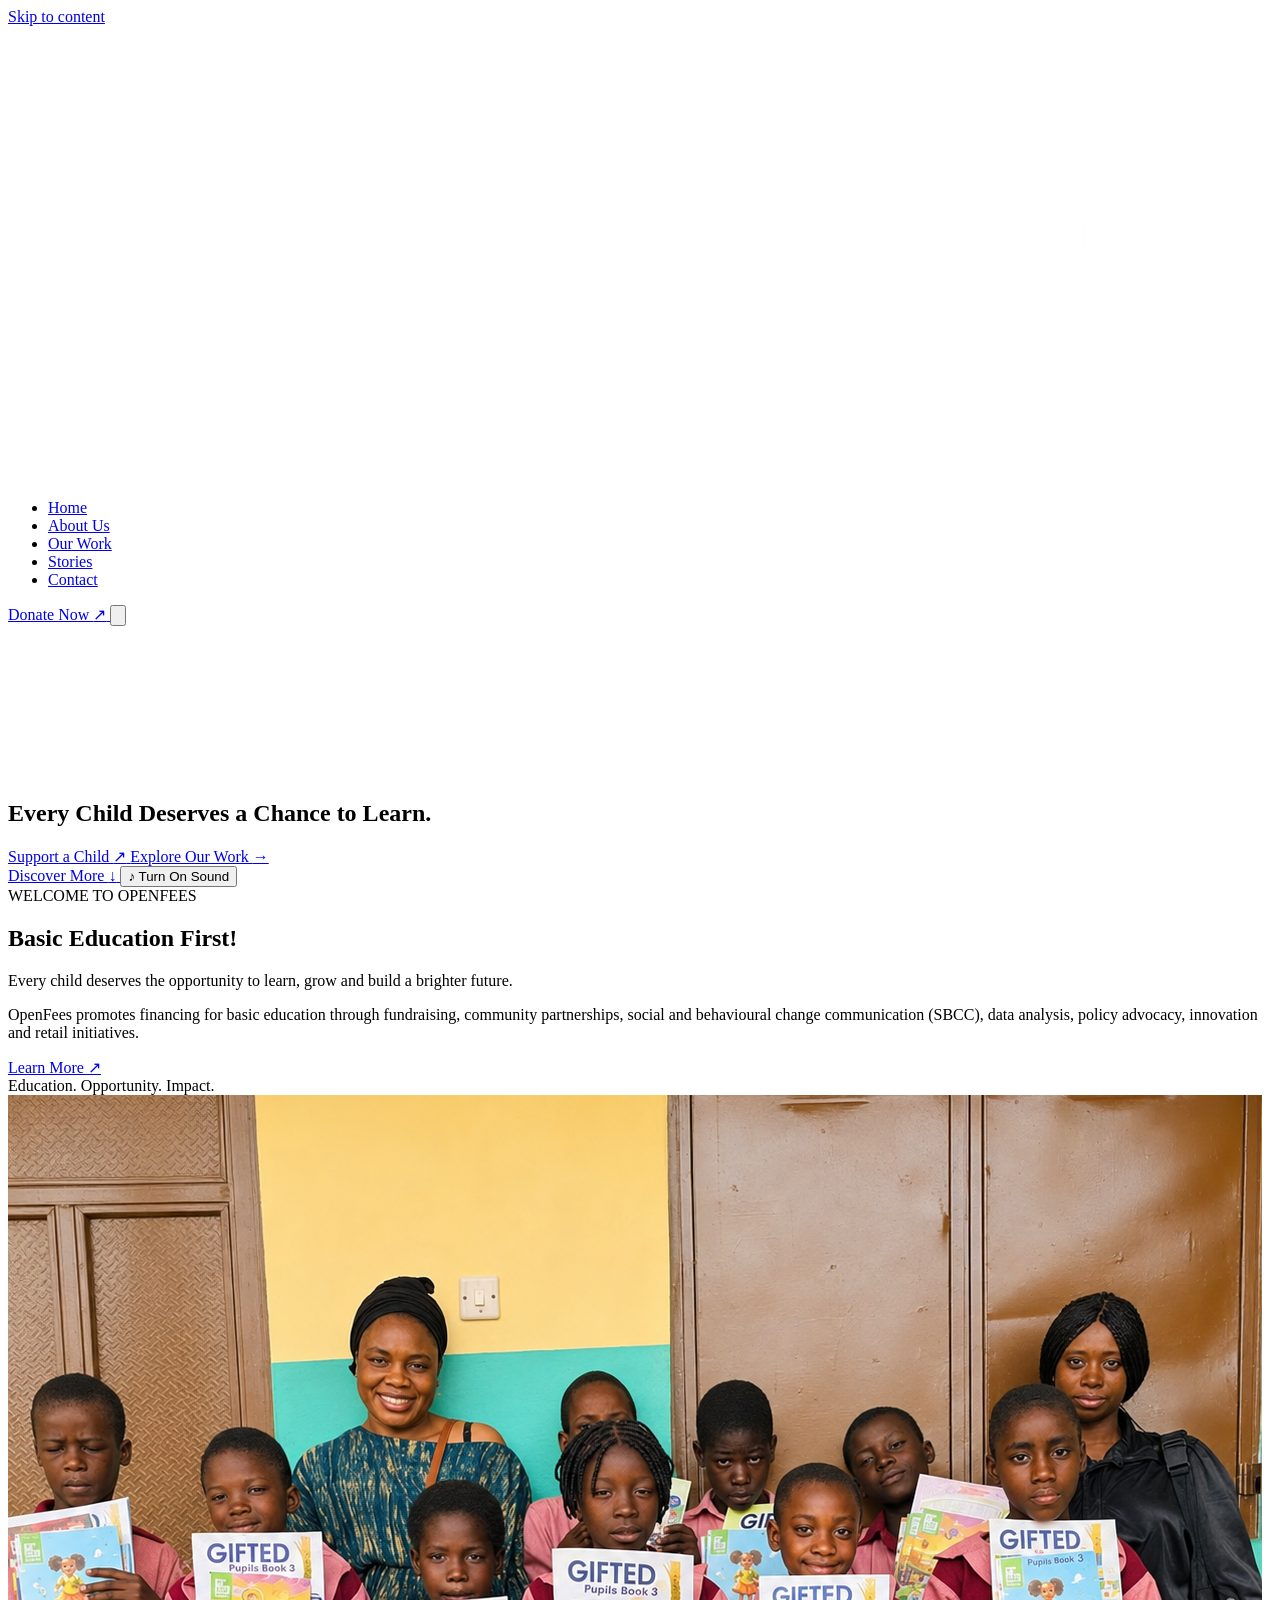
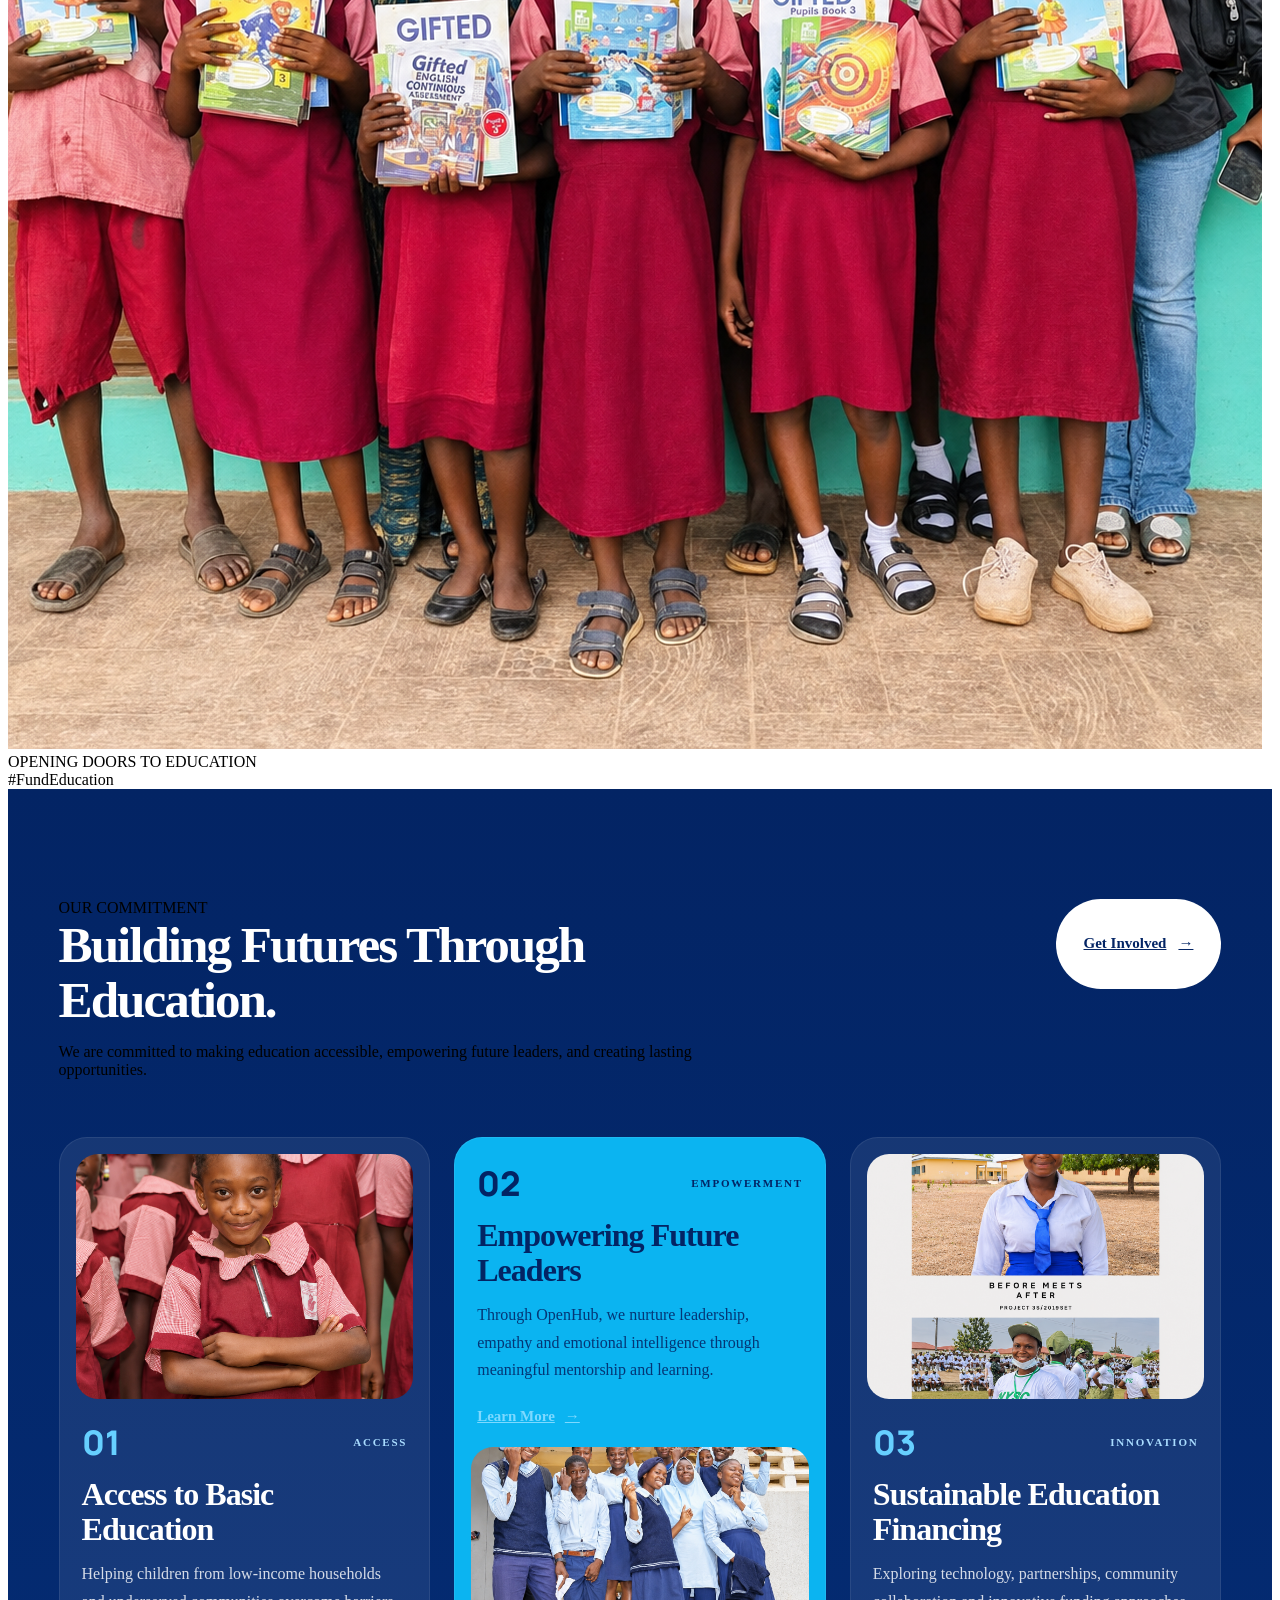
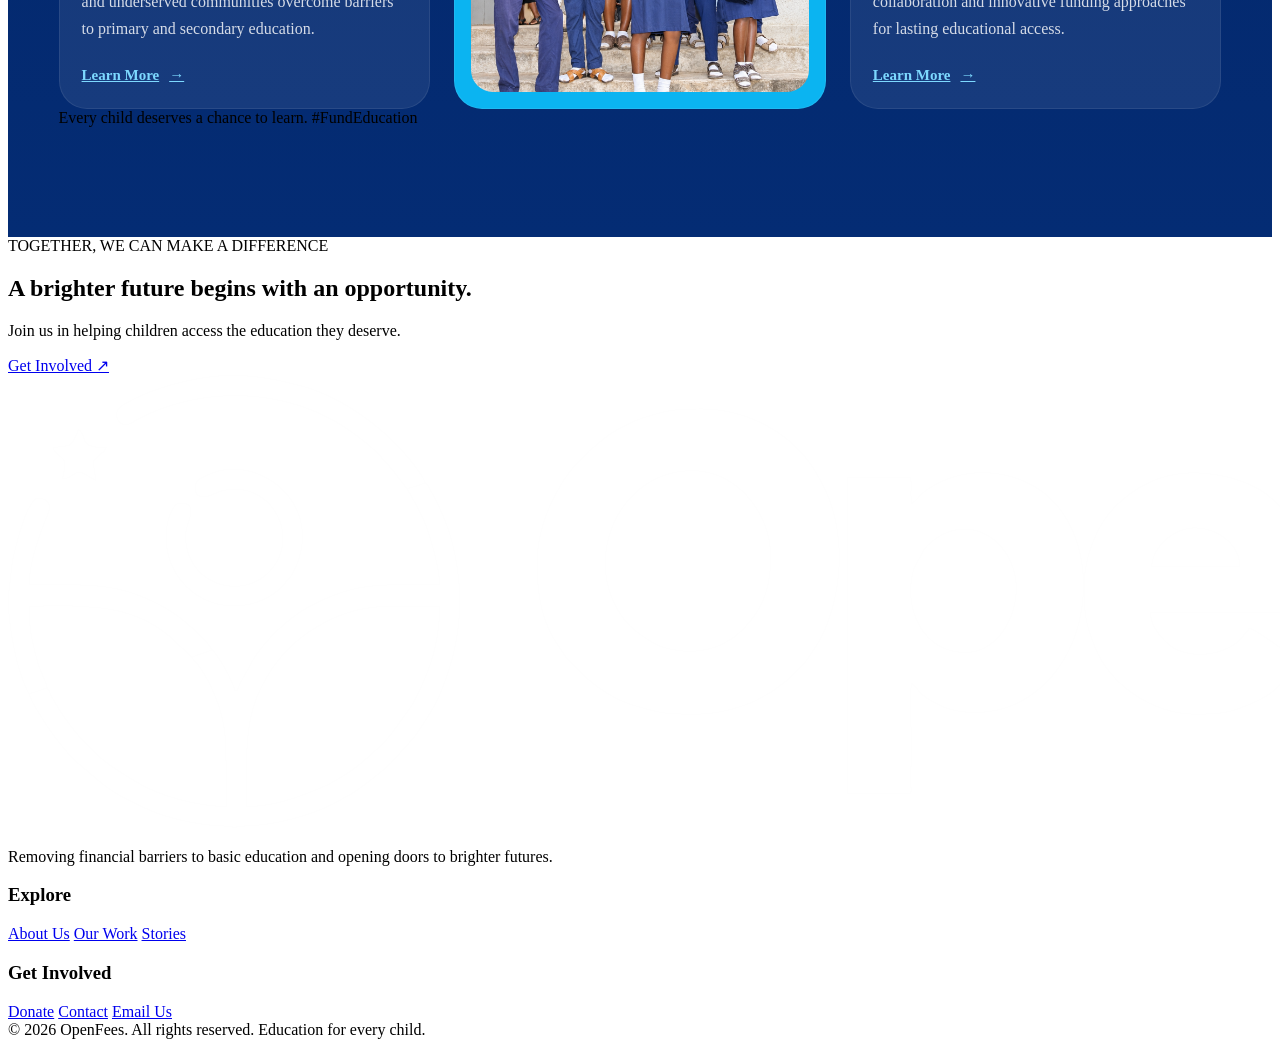
==== index.html @ e812fd44 "Update index.html" ====
<!DOCTYPE html>
<html lang="en">
<head>
  <meta charset="UTF-8">
  <meta name="viewport" content="width=device-width, initial-scale=1">
  <meta name="theme-color" content="#032464">

  <title>OpenFees | Education for Every Child</title>
  <meta
    name="description"
    content="OpenFees promotes financing for basic education through partnerships, advocacy, innovation and community support."
  >

  <link rel="preconnect" href="https://fonts.googleapis.com">
  <link rel="preconnect" href="https://fonts.gstatic.com" crossorigin>

  <link
    href="https://fonts.googleapis.com/css2?family=DM+Sans:wght@400;500;600;700&family=Manrope:wght@400;500;600;700;800&display=swap"
    rel="stylesheet"
  >

  <link rel="stylesheet" href="style.css">
  <script src="main.js" defer></script>
</head>

<body>

<a href="#main" class="skip-link">
  Skip to content
</a>

<!-- =====================================
     HEADER
===================================== -->

<header class="site-header">

  <nav class="navbar" aria-label="Main navigation">

    <a href="index.html"
       class="brand"
       aria-label="OpenFees homepage">

      <img
        src="media/Openfees-white.png"
        alt="OpenFees"
      >

    </a>

    <ul class="nav-list"
        id="site-menu"
        data-menu-list>

      <li>
        <a href="index.html" aria-current="page">
          Home
        </a>
      </li>

      <li>
        <a href="about.html">
          About Us
        </a>
      </li>

      <li>
        <a href="our-work.html">
          Our Work
        </a>
      </li>

      <li>
        <a href="blog.html">
          Stories
        </a>
      </li>

      <li>
        <a href="contact.html">
          Contact
        </a>
      </li>

    </ul>

    <a href="donate.html" class="nav-cta">
      Donate Now
      <span aria-hidden="true">&nearr;</span>
    </a>

    <button
      class="menu-button"
      type="button"
      data-menu-button
      aria-controls="site-menu"
      aria-expanded="false"
      aria-label="Open navigation menu">

      <svg viewBox="0 0 24 24" aria-hidden="true">
        <path d="M4 7h16M4 12h16M4 17h16"/>
      </svg>

    </button>

  </nav>

</header>

<main id="main">

  <!-- =====================================
       SECTION 1 — VIDEO HERO
  ===================================== -->

  <section
    class="hero"
    aria-labelledby="hero-title">

    <video
      id="heroVideo"
      class="hero-video"
      autoplay
      muted
      loop
      playsinline
      preload="auto"
      aria-hidden="true">

      <source
        src="media/header_video.mp4"
        type="video/mp4"
      >

    </video>

    <div class="hero-shade"></div>

    <div class="hero-inner">

      <div class="hero-content">

        <h1 id="hero-title">

          <span class="headline-line">
            Every Child Deserves
          </span>

          <span class="headline-line">
            a Chance to Learn.
          </span>

        </h1>

        <div class="actions">

          <a href="donate.html"
             class="button button-primary">

            Support a Child
            <span aria-hidden="true">&nearr;</span>

          </a>

          <a href="our-work.html"
             class="button button-outline">

            Explore Our Work
            <span aria-hidden="true">&rarr;</span>

          </a>

        </div>

      </div>

    </div>

    <a href="#welcome" class="scroll-indicator">
      Discover More
      <span aria-hidden="true">&darr;</span>
    </a>

    <button
      id="soundToggle"
      class="sound-toggle"
      type="button"
      aria-label="Turn video sound on"
      aria-pressed="false">

      <span id="soundIcon" aria-hidden="true">
        ♪
      </span>

      <span id="soundLabel">
        Turn On Sound
      </span>

    </button>

  </section>


  <!-- =====================================
       SECTION 2 — WELCOME TO OPENFEES
  ===================================== -->

  <section
    class="welcome-section"
    id="welcome"
    aria-labelledby="welcome-title">

    <div class="welcome-layout">

      <!-- LEFT TEXT COLUMN -->

      <div class="welcome-content">

        <div class="welcome-content-inner" data-reveal>

          <div class="welcome-eyebrow">

            <span class="welcome-eyebrow-line"></span>

            WELCOME TO OPENFEES

          </div>

          <h2 id="welcome-title">

            Basic

            <span class="welcome-title-accent">
              Education
            </span>

            First!

          </h2>

          <div class="welcome-accent-line">
            <span></span>
          </div>

          <p class="welcome-lead">
            Every child deserves the opportunity
            to learn, grow and build a brighter future.
          </p>

          <p class="welcome-description">
            OpenFees promotes financing for basic
            education through fundraising,
            community partnerships, social and
            behavioural change communication (SBCC),
            data analysis, policy advocacy,
            innovation and retail initiatives.
          </p>

          <div class="welcome-actions">

            <a href="about.html" class="welcome-button">

              Learn More

              <span class="welcome-button-arrow"
                    aria-hidden="true">
                &nearr;
              </span>

            </a>

          </div>

          <div class="welcome-signature">

            <span class="signature-dot"></span>

            Education. Opportunity. Impact.

          </div>

        </div>

      </div>

      <!-- RIGHT IMAGE COLUMN -->

      <div class="welcome-visual">

        <div class="visual-glow" aria-hidden="true"></div>

        <div
          class="visual-ring visual-ring-one"
          aria-hidden="true">
        </div>

        <div
          class="visual-ring visual-ring-two"
          aria-hidden="true">
        </div>

        <div class="visual-accent" aria-hidden="true"></div>

        <div class="welcome-image-wrap">

          <img
            class="welcome-students"
            src="media/Students.png"
            alt="Students representing educational opportunity"
            loading="lazy"
            decoding="async"
          >

        </div>

        <div class="visual-side-label" aria-hidden="true">
          OPENING DOORS TO EDUCATION
        </div>

        <div class="visual-bottom-detail" aria-hidden="true">

          <span class="visual-small-line"></span>

          <span>#FundEducation</span>

        </div>

      </div>

    </div>

  </section>


  <!-- =====================================
       SECTION 3 — OUR COMMITMENT
       NEW DARK BLUE HOVER CARDS
  ===================================== -->

  <section
    class="commitment-showcase"
    id="our-commitment"
    aria-labelledby="commitment-title">

    <div class="commitment-wrap">

      <!-- SECTION HEADING -->

      <div class="commitment-head" data-reveal>

        <div class="commitment-head-left">

          <div class="commitment-eyebrow">

            <span class="commitment-eyebrow-dot"></span>

            OUR COMMITMENT

          </div>

          <h2 id="commitment-title">

            Building Futures
            <span>Through Education.</span>

          </h2>

          <p class="commitment-introduction">
            We are committed to making education
            accessible, empowering future leaders,
            and creating lasting opportunities.
          </p>

        </div>

        <a href="donate.html" class="commitment-top-btn">
          Get Involved
          <span aria-hidden="true">&rarr;</span>
        </a>

      </div>


      <!-- THREE HOVER CARDS -->

      <div class="commitment-grid-new">

        <!-- =============================
             CARD 01 — STUDENT2
        ============================== -->

        <article
          class="commitment-card-new"
          tabindex="0"
          aria-label="Access to Basic Education"
          data-commitment-card>

          <div class="commitment-card-inner">

            <div class="commitment-media">

              <img
                src="media/student2.png"
                alt="Students supported through access to basic education"
                loading="lazy"
                decoding="async"
              >

              <div class="commitment-overlay"></div>

            </div>

            <div class="commitment-content">

              <div class="commitment-number-row">

                <span class="commitment-number-new">
                  01
                </span>

                <span class="commitment-label">
                  ACCESS
                </span>

              </div>

              <h3>
                Access to Basic Education
              </h3>

              <p>
                Helping children from low-income
                households and underserved
                communities overcome barriers
                to primary and secondary education.
              </p>

              <a href="our-work.html" class="commitment-link">

                Learn More
                <span aria-hidden="true">&rarr;</span>

              </a>

            </div>

          </div>

        </article>


        <!-- =============================
             CARD 02 — STUDENT3
             FEATURED BLUE CARD
        ============================== -->

        <article
          class="commitment-card-new commitment-card-featured"
          tabindex="0"
          aria-label="Empowering Future Leaders"
          data-commitment-card>

          <div class="commitment-card-inner">

            <div class="commitment-content commitment-content-featured">

              <div class="commitment-number-row">

                <span class="commitment-number-new">
                  02
                </span>

                <span class="commitment-label">
                  EMPOWERMENT
                </span>

              </div>

              <h3>
                Empowering Future Leaders
              </h3>

              <p>
                Through OpenHub, we nurture
                leadership, empathy and emotional
                intelligence through meaningful
                mentorship and learning.
              </p>

              <a href="about.html" class="commitment-link">
                Learn More
                <span aria-hidden="true">&rarr;</span>
              </a>

            </div>

            <div class="commitment-media commitment-media-bottom">

              <img
                src="media/student3.png"
                alt="Students representing leadership development"
                loading="lazy"
                decoding="async"
              >

              <div class="commitment-overlay"></div>

            </div>

          </div>

        </article>


        <!-- =============================
             CARD 03 — STUDENT4
        ============================== -->

        <article
          class="commitment-card-new"
          tabindex="0"
          aria-label="Sustainable Education Financing"
          data-commitment-card>

          <div class="commitment-card-inner">

            <div class="commitment-media">

              <img
                src="media/student4.png"
                alt="Students representing sustainable educational opportunities"
                loading="lazy"
                decoding="async"
              >

              <div class="commitment-overlay"></div>

            </div>

            <div class="commitment-content">

              <div class="commitment-number-row">

                <span class="commitment-number-new">
                  03
                </span>

                <span class="commitment-label">
                  INNOVATION
                </span>

              </div>

              <h3>
                Sustainable Education Financing
              </h3>

              <p>
                Exploring technology, partnerships,
                community collaboration and
                innovative funding approaches
                for lasting educational access.
              </p>

              <a href="our-work.html" class="commitment-link">

                Learn More
                <span aria-hidden="true">&rarr;</span>

              </a>

            </div>

          </div>

        </article>

      </div>

      <!-- SMALL BOTTOM DETAIL -->

      <div class="commitment-footer-note">

        <span class="commitment-note-line"></span>

        Every child deserves a chance to learn.

        <span class="commitment-note-mark">
          #FundEducation
        </span>

      </div>

    </div>

  </section>


  <!-- =====================================
       SECTION 4 — GET INVOLVED
       EXISTING SECTION
  ===================================== -->

  <section
    class="section cta-section"
    id="get-involved">

    <div class="container">

      <div class="cta-band" data-reveal>

        <div>

          <span class="cta-kicker">
            TOGETHER, WE CAN MAKE A DIFFERENCE
          </span>

          <h2>
            A brighter future begins
            with an opportunity.
          </h2>

          <p>
            Join us in helping children access
            the education they deserve.
          </p>

        </div>

        <a
          href="donate.html"
          class="button button-primary">

          Get Involved
          <span aria-hidden="true">&nearr;</span>

        </a>

      </div>

    </div>

  </section>

</main>


<!-- =====================================
     FOOTER
===================================== -->

<footer class="site-footer">

  <div class="container">

    <div class="footer-top">

      <div class="footer-brand">

        <a href="index.html">

          <img
            src="media/Openfees-white.png"
            alt="OpenFees"
          >

        </a>

        <p>
          Removing financial barriers to basic
          education and opening doors to
          brighter futures.
        </p>

      </div>

      <div class="footer-links">

        <h3>Explore</h3>

        <a href="about.html">About Us</a>

        <a href="our-work.html">Our Work</a>

        <a href="blog.html">Stories</a>

      </div>

      <div class="footer-links">

        <h3>Get Involved</h3>

        <a href="donate.html">Donate</a>

        <a href="contact.html">Contact</a>

        <a href="mailto:hello@openfees.org">
          Email Us
        </a>

      </div>

    </div>

    <div class="footer-bottom">

      <span>
        &copy;
        <span data-current-year>2026</span>
        OpenFees. All rights reserved.
      </span>

      <span>Education for every child.</span>

    </div>

  </div>

</footer>

</body>
</html>
---- style.css ----
/* =========================
   OUR COMMITMENT - NEW STYLE
========================= */
.commitment-showcase {
  padding: 110px 0;
  background: linear-gradient(180deg, #032464 0%, #042c74 100%);
  overflow: hidden;
}

.commitment-wrap {
  width: min(1240px, 92%);
  margin: 0 auto;
}

.commitment-head {
  display: flex;
  justify-content: space-between;
  align-items: flex-start;
  gap: 30px;
  margin-bottom: 42px;
}

.commitment-head-left {
  max-width: 700px;
}

.commitment-kicker {
  display: inline-block;
  margin-bottom: 18px;
  color: #8edbff;
  font-size: 13px;
  font-weight: 700;
  letter-spacing: 0.16em;
  text-transform: uppercase;
}

.commitment-head h2 {
  margin: 0;
  color: #ffffff;
  font-size: clamp(34px, 4vw, 58px);
  line-height: 1.08;
  font-weight: 800;
  letter-spacing: -0.04em;
  max-width: 760px;
}

.commitment-top-btn {
  display: inline-flex;
  align-items: center;
  justify-content: center;
  gap: 12px;
  min-height: 58px;
  padding: 16px 28px;
  border-radius: 999px;
  background: #ffffff;
  color: #032464;
  font-size: 15px;
  font-weight: 700;
  white-space: nowrap;
  transition: transform 0.3s ease, background 0.3s ease;
}

.commitment-top-btn:hover {
  transform: translateY(-3px);
  background: #dff5ff;
}

.commitment-grid-new {
  display: grid;
  grid-template-columns: repeat(3, minmax(0, 1fr));
  gap: 24px;
  align-items: stretch;
}

.commitment-card-new {
  position: relative;
  min-height: 520px;
  border-radius: 28px;
  background: rgba(255, 255, 255, 0.08);
  border: 1px solid rgba(255, 255, 255, 0.08);
  overflow: hidden;
  transition: transform 0.35s ease, box-shadow 0.35s ease;
}

.commitment-card-new:hover {
  transform: translateY(-8px);
  box-shadow: 0 28px 60px rgba(0, 0, 0, 0.22);
}

.commitment-card-inner {
  display: flex;
  flex-direction: column;
  height: 100%;
  position: relative;
}

.commitment-media {
  position: relative;
  height: 245px;
  margin: 16px 16px 0;
  border-radius: 22px;
  overflow: hidden;
  transition: all 0.45s ease;
}

.commitment-media img {
  width: 100%;
  height: 100%;
  object-fit: cover;
  object-position: center;
  display: block;
  transition: transform 0.55s ease;
}

.commitment-overlay {
  position: absolute;
  inset: 0;
  background: linear-gradient(
    180deg,
    rgba(3, 36, 100, 0.12) 0%,
    rgba(3, 36, 100, 0.45) 45%,
    rgba(3, 36, 100, 0.92) 100%
  );
  opacity: 0;
  transition: opacity 0.45s ease;
  z-index: 1;
}

.commitment-content {
  position: relative;
  z-index: 2;
  padding: 26px 22px 24px;
  transition: all 0.45s ease;
}

.commitment-number-row {
  display: flex;
  align-items: center;
  justify-content: space-between;
  gap: 12px;
  margin-bottom: 18px;
}

.commitment-number-new {
  color: #66d0ff;
  font-size: 34px;
  line-height: 1;
  font-weight: 800;
  font-family: "Manrope", sans-serif;
}

.commitment-label {
  color: #a9dcff;
  font-size: 11px;
  font-weight: 700;
  letter-spacing: 0.16em;
  text-transform: uppercase;
}

.commitment-content h3 {
  margin: 0 0 14px;
  color: #ffffff;
  font-size: 32px;
  line-height: 1.08;
  font-weight: 800;
  letter-spacing: -0.03em;
}

.commitment-content p {
  margin: 0 0 24px;
  color: rgba(255, 255, 255, 0.82);
  font-size: 16px;
  line-height: 1.7;
}

.commitment-link {
  display: inline-flex;
  align-items: center;
  gap: 10px;
  color: #7dd9ff;
  font-size: 15px;
  font-weight: 700;
  transition: gap 0.25s ease, color 0.25s ease;
}

.commitment-link:hover {
  gap: 14px;
  color: #ffffff;
}

/* Featured middle card */
.commitment-card-featured {
  background: #0bb4f1;
}

.commitment-card-featured .commitment-content-featured {
  padding-top: 28px;
  padding-bottom: 18px;
}

.commitment-card-featured .commitment-number-new,
.commitment-card-featured .commitment-label,
.commitment-card-featured h3,
.commitment-card-featured p {
  color: #032464;
}

.commitment-card-featured .commitment-content p {
  color: rgba(3, 36, 100, 0.88);
}

.dark-link {
  color: #032464;
}

.dark-link:hover {
  color: #001949;
}

.commitment-media-bottom {
  margin-top: auto;
  margin-bottom: 16px;
}

/* Hover effect */
.commitment-card-new:hover .commitment-media {
  height: 100%;
  margin: 0;
  border-radius: 0;
}

.commitment-card-new:hover .commitment-media img {
  transform: scale(1.12);
}

.commitment-card-new:hover .commitment-overlay {
  opacity: 1;
}

.commitment-card-new:hover .commitment-content {
  position: absolute;
  left: 0;
  right: 0;
  bottom: 0;
  padding: 34px 24px 28px;
  background: linear-gradient(
    180deg,
    rgba(3, 36, 100, 0) 0%,
    rgba(3, 36, 100, 0.20) 20%,
    rgba(3, 36, 100, 0.88) 72%,
    rgba(3, 36, 100, 0.98) 100%
  );
}

.commitment-card-new:hover .commitment-content h3,
.commitment-card-new:hover .commitment-content p,
.commitment-card-new:hover .commitment-number-new,
.commitment-card-new:hover .commitment-label,
.commitment-card-new:hover .commitment-link {
  color: #ffffff;
}

/* Responsive */
@media (max-width: 1100px) {
  .commitment-grid-new {
    grid-template-columns: 1fr 1fr;
  }

  .commitment-card-featured {
    grid-column: span 2;
  }
}

@media (max-width: 768px) {
  .commitment-showcase {
    padding: 80px 0;
  }

  .commitment-head {
    flex-direction: column;
    align-items: flex-start;
  }

  .commitment-head h2 {
    font-size: 38px;
  }

  .commitment-grid-new {
    grid-template-columns: 1fr;
  }

  .commitment-card-featured {
    grid-column: auto;
  }

  .commitment-card-new {
    min-height: 500px;
  }

  .commitment-content h3 {
    font-size: 28px;
  }

  .commitment-content p {
    font-size: 15px;
  }
}

@media (max-width: 520px) {
  .commitment-showcase {
    padding: 70px 0;
  }

  .commitment-head h2 {
    font-size: 32px;
  }

  .commitment-card-new {
    min-height: 460px;
    border-radius: 22px;
  }

  .commitment-media {
    height: 220px;
    margin: 12px 12px 0;
    border-radius: 16px;
  }

  .commitment-content {
    padding: 22px 18px 20px;
  }

  .commitment-content h3 {
    font-size: 24px;
  }

  .commitment-content p {
    font-size: 14px;
    line-height: 1.6;
  }
}
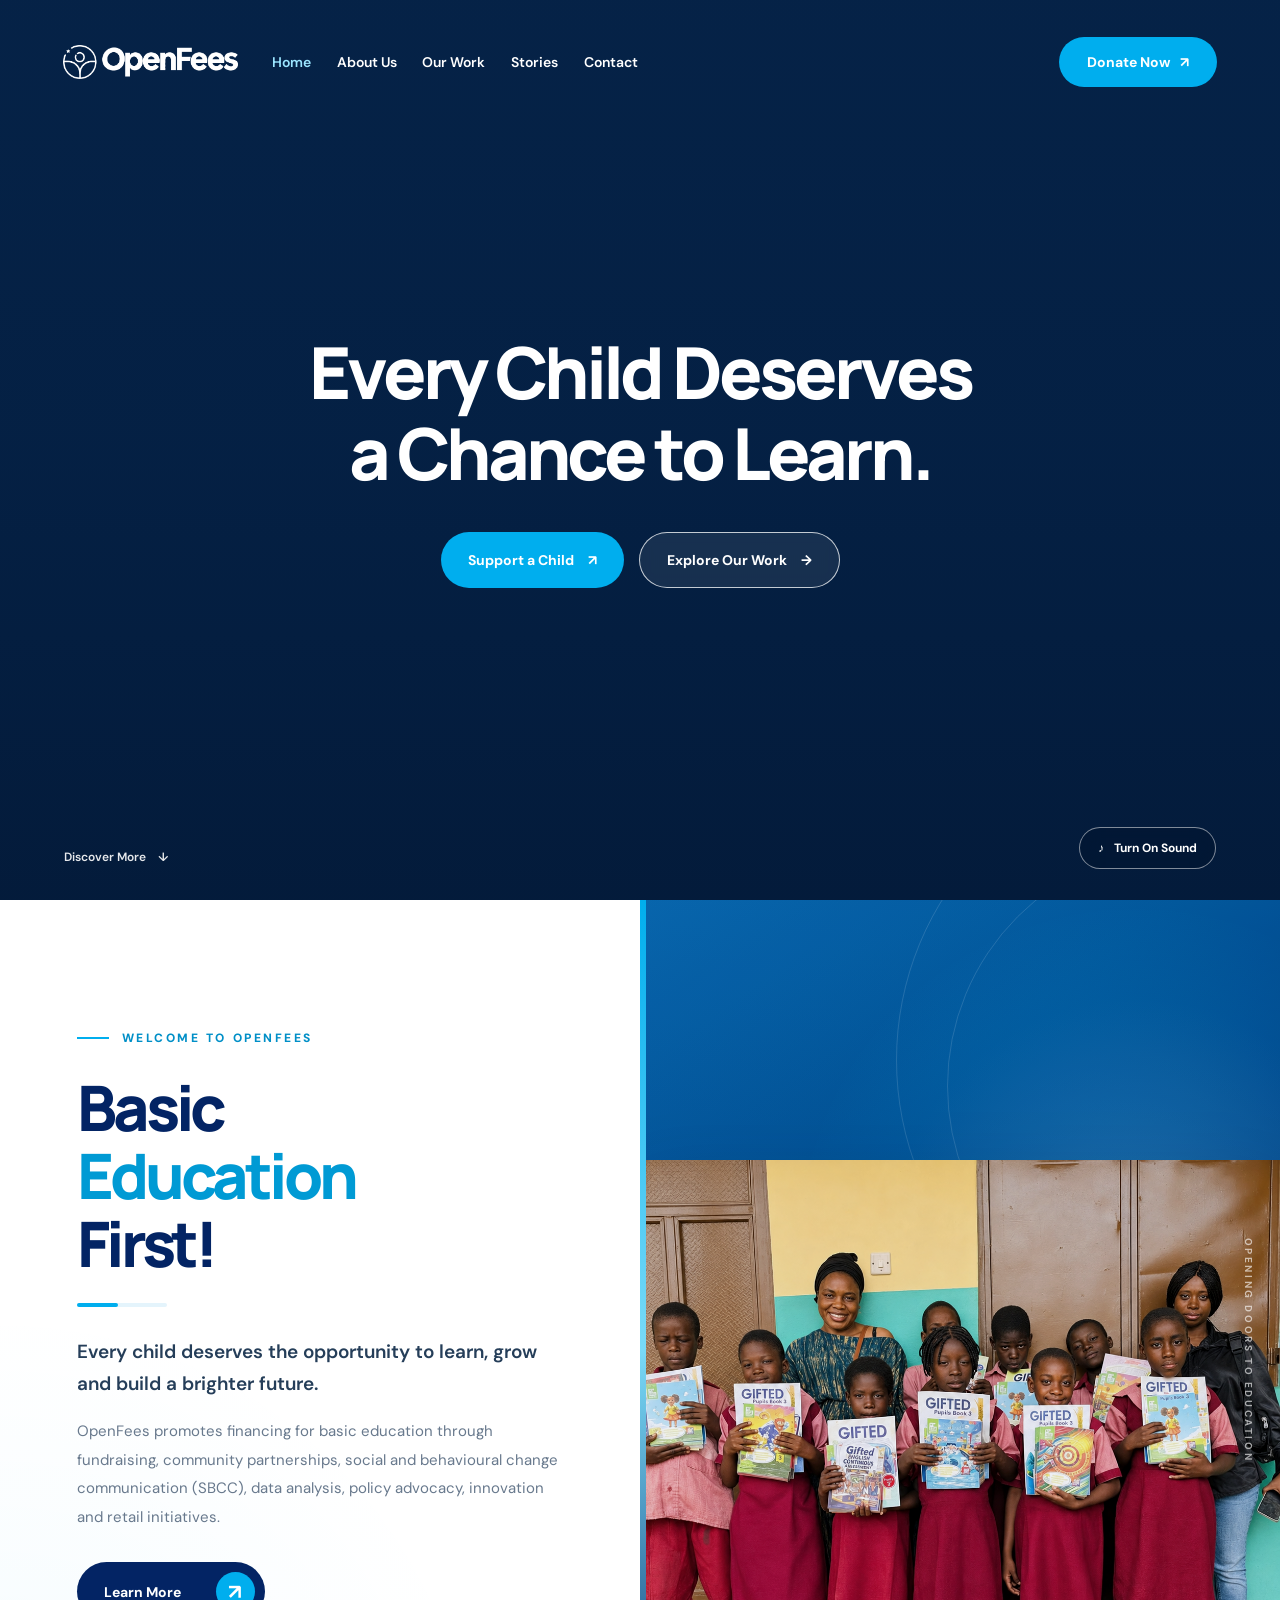
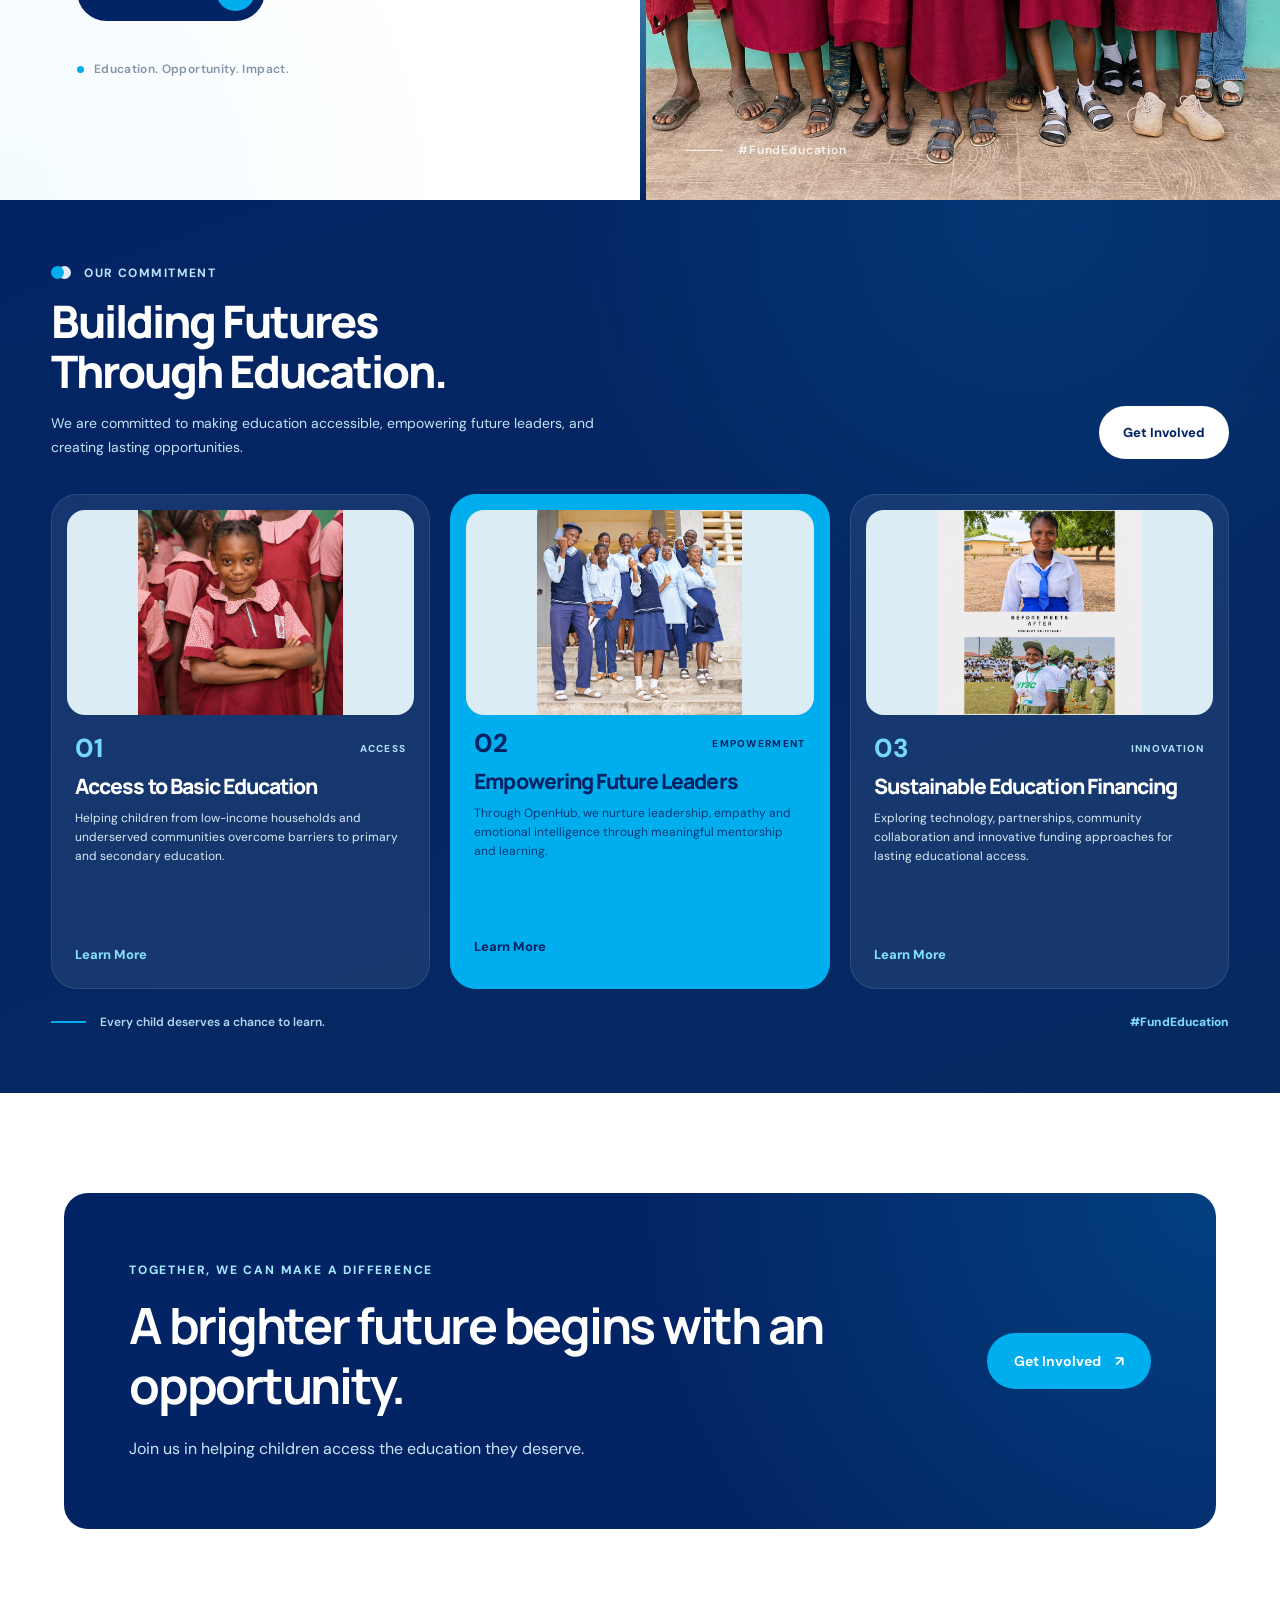
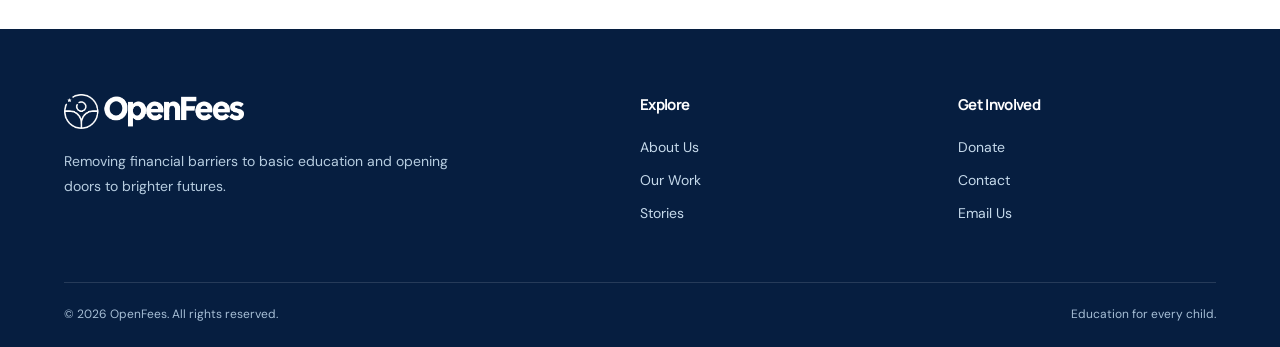
==== commit b1c12911: "Update index.html" ====
--- a/index.html
+++ b/index.html
@@ -3,22 +3,20 @@
 <html lang="en">
 <head>
   <meta charset="UTF-8">
-  <meta name="viewport" content="width=device-width, initial-scale=1">
+  <meta name="viewport" content="width=device-width, initial-scale=1.0">
   <meta name="theme-color" content="#032464">
 
   <title>OpenFees | Education for Every Child</title>
-  <meta
-    name="description"
-    content="OpenFees promotes financing for basic education through partnerships, advocacy, innovation and community support."
-  >
+
+  <meta name="description"
+    content="OpenFees promotes financing for basic education through partnerships, advocacy, innovation and community support.">
 
   <link rel="preconnect" href="https://fonts.googleapis.com">
   <link rel="preconnect" href="https://fonts.gstatic.com" crossorigin>
 
   <link
     href="https://fonts.googleapis.com/css2?family=DM+Sans:wght@400;500;600;700&family=Manrope:wght@400;500;600;700;800&display=swap"
-    rel="stylesheet"
-  >
+    rel="stylesheet">
 
   <link rel="stylesheet" href="style.css">
   <script src="main.js" defer></script>
@@ -26,63 +24,41 @@
 
 <body>
 
-<a href="#main" class="skip-link">
-  Skip to content
-</a>
-
-<!-- =====================================
+<a href="#main" class="skip-link">Skip to content</a>
+
+<!-- ====================================
      HEADER
-===================================== -->
+==================================== -->
 
 <header class="site-header">
-
   <nav class="navbar" aria-label="Main navigation">
 
     <a href="index.html"
        class="brand"
        aria-label="OpenFees homepage">
-
       <img
         src="media/Openfees-white.png"
-        alt="OpenFees"
-      >
-
+        alt="OpenFees">
     </a>
 
-    <ul class="nav-list"
-        id="site-menu"
-        data-menu-list>
-
+    <ul class="nav-list" id="site-menu" data-menu-list>
       <li>
         <a href="index.html" aria-current="page">
           Home
         </a>
       </li>
-
       <li>
-        <a href="about.html">
-          About Us
-        </a>
+        <a href="about.html">About Us</a>
       </li>
-
       <li>
-        <a href="our-work.html">
-          Our Work
-        </a>
+        <a href="our-work.html">Our Work</a>
       </li>
-
       <li>
-        <a href="blog.html">
-          Stories
-        </a>
+        <a href="blog.html">Stories</a>
       </li>
-
       <li>
-        <a href="contact.html">
-          Contact
-        </a>
+        <a href="contact.html">Contact</a>
       </li>
-
     </ul>
 
     <a href="donate.html" class="nav-cta">
@@ -94,29 +70,24 @@
       class="menu-button"
       type="button"
       data-menu-button
+      aria-label="Open navigation menu"
       aria-controls="site-menu"
-      aria-expanded="false"
-      aria-label="Open navigation menu">
-
+      aria-expanded="false">
       <svg viewBox="0 0 24 24" aria-hidden="true">
         <path d="M4 7h16M4 12h16M4 17h16"/>
       </svg>
-
     </button>
 
   </nav>
-
 </header>
 
 <main id="main">
 
-  <!-- =====================================
+  <!-- ====================================
        SECTION 1 — VIDEO HERO
-  ===================================== -->
-
-  <section
-    class="hero"
-    aria-labelledby="hero-title">
+  ==================================== -->
+
+  <section class="hero" aria-labelledby="hero-title">
 
     <video
       id="heroVideo"
@@ -130,51 +101,38 @@
 
       <source
         src="media/header_video.mp4"
-        type="video/mp4"
-      >
-
+        type="video/mp4">
     </video>
 
     <div class="hero-shade"></div>
 
     <div class="hero-inner">
-
       <div class="hero-content">
 
         <h1 id="hero-title">
-
           <span class="headline-line">
             Every Child Deserves
           </span>
-
           <span class="headline-line">
             a Chance to Learn.
           </span>
-
         </h1>
 
         <div class="actions">
-
           <a href="donate.html"
              class="button button-primary">
-
             Support a Child
             <span aria-hidden="true">&nearr;</span>
-
           </a>
 
           <a href="our-work.html"
              class="button button-outline">
-
             Explore Our Work
             <span aria-hidden="true">&rarr;</span>
-
           </a>
-
-        </div>
-
-      </div>
-
+        </div>
+
+      </div>
     </div>
 
     <a href="#welcome" class="scroll-indicator">
@@ -188,23 +146,16 @@
       type="button"
       aria-label="Turn video sound on"
       aria-pressed="false">
-
-      <span id="soundIcon" aria-hidden="true">
-        ♪
-      </span>
-
-      <span id="soundLabel">
-        Turn On Sound
-      </span>
-
+      <span id="soundIcon" aria-hidden="true">♪</span>
+      <span id="soundLabel">Turn On Sound</span>
     </button>
 
   </section>
 
 
-  <!-- =====================================
+  <!-- ====================================
        SECTION 2 — WELCOME TO OPENFEES
-  ===================================== -->
+  ==================================== -->
 
   <section
     class="welcome-section"
@@ -213,30 +164,23 @@
 
     <div class="welcome-layout">
 
-      <!-- LEFT TEXT COLUMN -->
+      <!-- LEFT SIDE -->
 
       <div class="welcome-content">
 
         <div class="welcome-content-inner" data-reveal>
 
           <div class="welcome-eyebrow">
-
             <span class="welcome-eyebrow-line"></span>
-
             WELCOME TO OPENFEES
-
           </div>
 
           <h2 id="welcome-title">
-
             Basic
-
             <span class="welcome-title-accent">
               Education
             </span>
-
             First!
-
           </h2>
 
           <div class="welcome-accent-line">
@@ -258,60 +202,42 @@
           </p>
 
           <div class="welcome-actions">
-
             <a href="about.html" class="welcome-button">
-
               Learn More
-
-              <span class="welcome-button-arrow"
-                    aria-hidden="true">
-                &nearr;
-              </span>
-
+              <span
+                class="welcome-button-arrow"
+                aria-hidden="true">&nearr;</span>
             </a>
-
           </div>
 
           <div class="welcome-signature">
-
             <span class="signature-dot"></span>
-
             Education. Opportunity. Impact.
-
-          </div>
-
-        </div>
-
-      </div>
-
-      <!-- RIGHT IMAGE COLUMN -->
+          </div>
+
+        </div>
+      </div>
+
+      <!-- RIGHT SIDE -->
 
       <div class="welcome-visual">
 
         <div class="visual-glow" aria-hidden="true"></div>
-
         <div
           class="visual-ring visual-ring-one"
-          aria-hidden="true">
-        </div>
-
+          aria-hidden="true"></div>
         <div
           class="visual-ring visual-ring-two"
-          aria-hidden="true">
-        </div>
-
+          aria-hidden="true"></div>
         <div class="visual-accent" aria-hidden="true"></div>
 
         <div class="welcome-image-wrap">
-
           <img
             class="welcome-students"
             src="media/Students.png"
             alt="Students representing educational opportunity"
             loading="lazy"
-            decoding="async"
-          >
-
+            decoding="async">
         </div>
 
         <div class="visual-side-label" aria-hidden="true">
@@ -319,11 +245,8 @@
         </div>
 
         <div class="visual-bottom-detail" aria-hidden="true">
-
           <span class="visual-small-line"></span>
-
           <span>#FundEducation</span>
-
         </div>
 
       </div>
@@ -333,10 +256,10 @@
   </section>
 
 
-  <!-- =====================================
+  <!-- ====================================
        SECTION 3 — OUR COMMITMENT
-       NEW DARK BLUE HOVER CARDS
-  ===================================== -->
+       REVERSED HOVER EFFECT
+  ==================================== -->
 
   <section
     class="commitment-showcase"
@@ -345,25 +268,18 @@
 
     <div class="commitment-wrap">
 
-      <!-- SECTION HEADING -->
-
       <div class="commitment-head" data-reveal>
 
         <div class="commitment-head-left">
 
           <div class="commitment-eyebrow">
-
             <span class="commitment-eyebrow-dot"></span>
-
             OUR COMMITMENT
-
           </div>
 
           <h2 id="commitment-title">
-
             Building Futures
             <span>Through Education.</span>
-
           </h2>
 
           <p class="commitment-introduction">
@@ -376,20 +292,13 @@
 
         <a href="donate.html" class="commitment-top-btn">
           Get Involved
-          <span aria-hidden="true">&rarr;</span>
         </a>
 
       </div>
 
-
-      <!-- THREE HOVER CARDS -->
-
       <div class="commitment-grid-new">
 
-        <!-- =============================
-             CARD 01 — STUDENT2
-        ============================== -->
-
+        <!-- CARD 01 -->
         <article
           class="commitment-card-new"
           tabindex="0"
@@ -399,35 +308,23 @@
           <div class="commitment-card-inner">
 
             <div class="commitment-media">
-
               <img
                 src="media/student2.png"
-                alt="Students supported through access to basic education"
+                alt="Children representing access to basic education"
                 loading="lazy"
-                decoding="async"
-              >
-
-              <div class="commitment-overlay"></div>
-
+                decoding="async">
             </div>
 
+            <div class="commitment-overlay"></div>
+
             <div class="commitment-content">
 
               <div class="commitment-number-row">
-
-                <span class="commitment-number-new">
-                  01
-                </span>
-
-                <span class="commitment-label">
-                  ACCESS
-                </span>
-
+                <span class="commitment-number-new">01</span>
+                <span class="commitment-label">ACCESS</span>
               </div>
 
-              <h3>
-                Access to Basic Education
-              </h3>
+              <h3>Access to Basic Education</h3>
 
               <p>
                 Helping children from low-income
@@ -437,24 +334,14 @@
               </p>
 
               <a href="our-work.html" class="commitment-link">
-
                 Learn More
-                <span aria-hidden="true">&rarr;</span>
-
               </a>
 
             </div>
-
-          </div>
-
+          </div>
         </article>
 
-
-        <!-- =============================
-             CARD 02 — STUDENT3
-             FEATURED BLUE CARD
-        ============================== -->
-
+        <!-- CARD 02 -->
         <article
           class="commitment-card-new commitment-card-featured"
           tabindex="0"
@@ -463,23 +350,24 @@
 
           <div class="commitment-card-inner">
 
-            <div class="commitment-content commitment-content-featured">
+            <div class="commitment-media">
+              <img
+                src="media/student3.png"
+                alt="Students representing leadership and mentorship"
+                loading="lazy"
+                decoding="async">
+            </div>
+
+            <div class="commitment-overlay"></div>
+
+            <div class="commitment-content">
 
               <div class="commitment-number-row">
-
-                <span class="commitment-number-new">
-                  02
-                </span>
-
-                <span class="commitment-label">
-                  EMPOWERMENT
-                </span>
-
+                <span class="commitment-number-new">02</span>
+                <span class="commitment-label">EMPOWERMENT</span>
               </div>
 
-              <h3>
-                Empowering Future Leaders
-              </h3>
+              <h3>Empowering Future Leaders</h3>
 
               <p>
                 Through OpenHub, we nurture
@@ -490,33 +378,14 @@
 
               <a href="about.html" class="commitment-link">
                 Learn More
-                <span aria-hidden="true">&rarr;</span>
               </a>
 
             </div>
 
-            <div class="commitment-media commitment-media-bottom">
-
-              <img
-                src="media/student3.png"
-                alt="Students representing leadership development"
-                loading="lazy"
-                decoding="async"
-              >
-
-              <div class="commitment-overlay"></div>
-
-            </div>
-
-          </div>
-
+          </div>
         </article>
 
-
-        <!-- =============================
-             CARD 03 — STUDENT4
-        ============================== -->
-
+        <!-- CARD 03 -->
         <article
           class="commitment-card-new"
           tabindex="0"
@@ -526,35 +395,23 @@
           <div class="commitment-card-inner">
 
             <div class="commitment-media">
-
               <img
                 src="media/student4.png"
-                alt="Students representing sustainable educational opportunities"
+                alt="Students representing sustainable education opportunities"
                 loading="lazy"
-                decoding="async"
-              >
-
-              <div class="commitment-overlay"></div>
-
+                decoding="async">
             </div>
 
+            <div class="commitment-overlay"></div>
+
             <div class="commitment-content">
 
               <div class="commitment-number-row">
-
-                <span class="commitment-number-new">
-                  03
-                </span>
-
-                <span class="commitment-label">
-                  INNOVATION
-                </span>
-
+                <span class="commitment-number-new">03</span>
+                <span class="commitment-label">INNOVATION</span>
               </div>
 
-              <h3>
-                Sustainable Education Financing
-              </h3>
+              <h3>Sustainable Education Financing</h3>
 
               <p>
                 Exploring technology, partnerships,
@@ -564,32 +421,21 @@
               </p>
 
               <a href="our-work.html" class="commitment-link">
-
                 Learn More
-                <span aria-hidden="true">&rarr;</span>
-
               </a>
 
             </div>
-
-          </div>
-
+          </div>
         </article>
 
       </div>
 
-      <!-- SMALL BOTTOM DETAIL -->
-
       <div class="commitment-footer-note">
-
         <span class="commitment-note-line"></span>
-
         Every child deserves a chance to learn.
-
         <span class="commitment-note-mark">
           #FundEducation
         </span>
-
       </div>
 
     </div>
@@ -597,10 +443,9 @@
   </section>
 
 
-  <!-- =====================================
+  <!-- ====================================
        SECTION 4 — GET INVOLVED
-       EXISTING SECTION
-  ===================================== -->
+  ==================================== -->
 
   <section
     class="section cta-section"
@@ -628,27 +473,21 @@
 
         </div>
 
-        <a
-          href="donate.html"
-          class="button button-primary">
-
+        <a href="donate.html" class="button button-primary">
           Get Involved
           <span aria-hidden="true">&nearr;</span>
-
         </a>
 
       </div>
 
     </div>
-
   </section>
 
 </main>
 
-
-<!-- =====================================
+<!-- ====================================
      FOOTER
-===================================== -->
+==================================== -->
 
 <footer class="site-footer">
 
@@ -659,12 +498,9 @@
       <div class="footer-brand">
 
         <a href="index.html">
-
           <img
             src="media/Openfees-white.png"
-            alt="OpenFees"
-          >
-
+            alt="OpenFees">
         </a>
 
         <p>
@@ -678,11 +514,8 @@
       <div class="footer-links">
 
         <h3>Explore</h3>
-
         <a href="about.html">About Us</a>
-
         <a href="our-work.html">Our Work</a>
-
         <a href="blog.html">Stories</a>
 
       </div>
@@ -690,14 +523,9 @@
       <div class="footer-links">
 
         <h3>Get Involved</h3>
-
         <a href="donate.html">Donate</a>
-
         <a href="contact.html">Contact</a>
-
-        <a href="mailto:hello@openfees.org">
-          Email Us
-        </a>
+        <a href="mailto:hello@openfees.org">Email Us</a>
 
       </div>
 
--- a/style.css
+++ b/style.css
@@ -1,341 +1,1817 @@
-/* =========================
-   OUR COMMITMENT - NEW STYLE
-========================= */
-.commitment-showcase {
-  padding: 110px 0;
-  background: linear-gradient(180deg, #032464 0%, #042c74 100%);
+
+/* ======================================
+   OPENFEES — COMPLETE STYLESHEET
+====================================== */
+
+:root {
+  --navy: #032464;
+  --blue: #00AEEE;
+  --blue-dark: #008FC7;
+  --white: #FFFFFF;
+  --ink: #142B48;
+  --muted: #68798D;
+  --offwhite: #F7FAFC;
+  --border: #E0ECF5;
+  --shadow: 0 18px 55px rgba(3,36,100,.10);
+}
+
+*,
+*::before,
+*::after {
+  box-sizing: border-box;
+}
+
+html {
+  scroll-behavior: smooth;
+}
+
+body {
+  margin: 0;
+  color: var(--ink);
+  background: var(--white);
+  font-family: "DM Sans", Arial, sans-serif;
+  -webkit-font-smoothing: antialiased;
+}
+
+h1,
+h2,
+h3,
+h4,
+p {
+  margin-top: 0;
+}
+
+h1,
+h2,
+h3,
+h4 {
+  font-family: "Manrope", Arial, sans-serif;
+  letter-spacing: -.045em;
+}
+
+a {
+  color: inherit;
+  text-decoration: none;
+}
+
+button {
+  font: inherit;
+}
+
+img {
+  display: block;
+  max-width: 100%;
+}
+
+:focus-visible {
+  outline: 3px solid var(--blue);
+  outline-offset: 4px;
+}
+
+.container {
+  width: min(1180px, 90%);
+  margin-inline: auto;
+}
+
+.skip-link {
+  position: fixed;
+  top: -100px;
+  left: 12px;
+  z-index: 1000;
+  padding: 12px 16px;
+  border-radius: 9px;
+  color: var(--navy);
+  background: white;
+}
+
+.skip-link:focus {
+  top: 12px;
+}
+
+/* ======================================
+   HEADER
+====================================== */
+
+.site-header {
+  position: absolute;
+  top: 0;
+  left: 0;
+  width: 100%;
+  z-index: 100;
+  padding: 24px 0;
+}
+
+.navbar {
+  width: min(1380px, 92%);
+  min-height: 76px;
+  margin-inline: auto;
+  display: flex;
+  align-items: center;
+  gap: 34px;
+  padding: 10px 12px;
+  background: transparent;
+}
+
+.brand {
+  display: inline-flex;
+  align-items: center;
+  flex-shrink: 0;
+}
+
+.brand img {
+  width: 175px;
+  max-height: 65px;
+  height: auto;
+  object-fit: contain;
+  background: transparent;
+  padding: 0;
+  border: 0;
+  box-shadow: none;
+}
+
+.nav-list {
+  display: flex;
+  align-items: center;
+  gap: clamp(16px, 2vw, 34px);
+  margin: 0 auto 0 0;
+  padding: 0;
+  list-style: none;
+}
+
+.nav-list a {
+  display: inline-block;
+  padding: 12px 0;
+  color: white;
+  font-size: 14px;
+  font-weight: 600;
+  transition: color .25s;
+}
+
+.nav-list a:hover,
+.nav-list a[aria-current="page"] {
+  color: #9BE5FF;
+}
+
+.nav-cta {
+  display: inline-flex;
+  align-items: center;
+  justify-content: center;
+  gap: 10px;
+  flex-shrink: 0;
+  padding: 16px 28px;
+  border-radius: 50px;
+  color: white;
+  background: var(--blue);
+  font-size: 14px;
+  font-weight: 700;
+  transition: background .25s, transform .25s;
+}
+
+.nav-cta:hover {
+  background: var(--blue-dark);
+  transform: translateY(-2px);
+}
+
+.menu-button {
+  display: none;
+  align-items: center;
+  justify-content: center;
+  width: 45px;
+  height: 45px;
+  border: 1px solid rgba(255,255,255,.45);
+  border-radius: 12px;
+  background: rgba(255,255,255,.12);
+  color: white;
+  cursor: pointer;
+}
+
+.menu-button svg {
+  width: 25px;
+  height: 25px;
+  fill: none;
+  stroke: currentColor;
+  stroke-width: 2;
+  stroke-linecap: round;
+}
+
+/* ======================================
+   SECTION 1 — VIDEO HERO
+====================================== */
+
+.hero {
+  position: relative;
+  isolation: isolate;
+  display: flex;
+  align-items: center;
+  justify-content: center;
+  width: 100%;
+  min-height: 760px;
+  min-height: 100svh;
   overflow: hidden;
-}
-
-.commitment-wrap {
-  width: min(1240px, 92%);
-  margin: 0 auto;
-}
-
-.commitment-head {
-  display: flex;
-  justify-content: space-between;
-  align-items: flex-start;
-  gap: 30px;
-  margin-bottom: 42px;
-}
-
-.commitment-head-left {
-  max-width: 700px;
-}
-
-.commitment-kicker {
-  display: inline-block;
-  margin-bottom: 18px;
-  color: #8edbff;
-  font-size: 13px;
-  font-weight: 700;
-  letter-spacing: 0.16em;
-  text-transform: uppercase;
-}
-
-.commitment-head h2 {
-  margin: 0;
-  color: #ffffff;
-  font-size: clamp(34px, 4vw, 58px);
-  line-height: 1.08;
-  font-weight: 800;
-  letter-spacing: -0.04em;
-  max-width: 760px;
-}
-
-.commitment-top-btn {
-  display: inline-flex;
-  align-items: center;
-  justify-content: center;
-  gap: 12px;
-  min-height: 58px;
-  padding: 16px 28px;
-  border-radius: 999px;
-  background: #ffffff;
-  color: #032464;
-  font-size: 15px;
-  font-weight: 700;
-  white-space: nowrap;
-  transition: transform 0.3s ease, background 0.3s ease;
-}
-
-.commitment-top-btn:hover {
-  transform: translateY(-3px);
-  background: #dff5ff;
-}
-
-.commitment-grid-new {
-  display: grid;
-  grid-template-columns: repeat(3, minmax(0, 1fr));
-  gap: 24px;
-  align-items: stretch;
-}
-
-.commitment-card-new {
-  position: relative;
-  min-height: 520px;
-  border-radius: 28px;
-  background: rgba(255, 255, 255, 0.08);
-  border: 1px solid rgba(255, 255, 255, 0.08);
-  overflow: hidden;
-  transition: transform 0.35s ease, box-shadow 0.35s ease;
-}
-
-.commitment-card-new:hover {
-  transform: translateY(-8px);
-  box-shadow: 0 28px 60px rgba(0, 0, 0, 0.22);
-}
-
-.commitment-card-inner {
-  display: flex;
-  flex-direction: column;
-  height: 100%;
-  position: relative;
-}
-
-.commitment-media {
-  position: relative;
-  height: 245px;
-  margin: 16px 16px 0;
-  border-radius: 22px;
-  overflow: hidden;
-  transition: all 0.45s ease;
-}
-
-.commitment-media img {
+  background: #072D5A;
+}
+
+.hero-video {
+  position: absolute;
+  inset: 0;
+  z-index: -2;
   width: 100%;
   height: 100%;
   object-fit: cover;
   object-position: center;
+}
+
+.hero-shade {
+  position: absolute;
+  inset: 0;
+  z-index: -1;
+  background: linear-gradient(
+    180deg,
+    rgba(2,15,37,.36) 0%,
+    rgba(1,16,40,.44) 48%,
+    rgba(1,15,38,.60) 100%
+  );
+}
+
+.hero-inner {
+  position: relative;
+  z-index: 2;
+  width: min(1300px, 92%);
+  margin: auto;
+  padding: 160px 0 140px;
+  text-align: center;
+}
+
+.hero-content {
+  max-width: 1150px;
+  margin-inline: auto;
+}
+
+.hero h1 {
+  margin: 0 auto 38px;
+  color: white;
+  font-size: clamp(41px, 5.6vw, 83px);
+  line-height: 1.13;
+  font-weight: 800;
+  letter-spacing: -.055em;
+  text-wrap: balance;
+}
+
+.headline-line {
   display: block;
-  transition: transform 0.55s ease;
+}
+
+.actions {
+  display: flex;
+  align-items: center;
+  justify-content: center;
+  flex-wrap: wrap;
+  gap: 15px;
+}
+
+.button {
+  display: inline-flex;
+  align-items: center;
+  justify-content: center;
+  gap: 14px;
+  min-height: 56px;
+  padding: 16px 27px;
+  border: 0;
+  border-radius: 50px;
+  font-size: 14px;
+  font-weight: 700;
+  transition:
+    transform .25s,
+    background .25s,
+    color .25s;
+}
+
+.button:hover {
+  transform: translateY(-2px);
+}
+
+.button-primary {
+  color: white;
+  background: var(--blue);
+}
+
+.button-primary:hover {
+  background: var(--blue-dark);
+}
+
+.button-outline {
+  color: white;
+  background: rgba(255,255,255,.08);
+  border: 1px solid rgba(255,255,255,.75);
+  backdrop-filter: blur(6px);
+}
+
+.button-outline:hover {
+  color: var(--navy);
+  background: white;
+}
+
+.sound-toggle {
+  position: absolute;
+  bottom: 31px;
+  right: 5%;
+  z-index: 5;
+  display: inline-flex;
+  align-items: center;
+  gap: 10px;
+  padding: 12px 18px;
+  border-radius: 40px;
+  border: 1px solid rgba(255,255,255,.5);
+  background: rgba(2,22,51,.7);
+  color: white;
+  font-size: 12px;
+  font-weight: 700;
+  cursor: pointer;
+  backdrop-filter: blur(10px);
+}
+
+.sound-toggle:hover {
+  background: rgba(2,22,51,.95);
+}
+
+.scroll-indicator {
+  position: absolute;
+  bottom: 35px;
+  left: 5%;
+  z-index: 4;
+  display: flex;
+  align-items: center;
+  gap: 12px;
+  color: rgba(255,255,255,.9);
+  font-size: 12px;
+  font-weight: 600;
+}
+
+/* ======================================
+   SECTION 2 — WELCOME TO OPENFEES
+====================================== */
+
+.welcome-section {
+  position: relative;
+  width: 100%;
+  min-height: 100svh;
+  background: white;
+  overflow: hidden;
+  isolation: isolate;
+}
+
+.welcome-layout {
+  display: grid;
+  grid-template-columns: minmax(0,1fr) minmax(0,1fr);
+  width: 100%;
+  min-height: 100svh;
+}
+
+.welcome-content {
+  display: flex;
+  align-items: center;
+  justify-content: center;
+  padding: clamp(45px,6vw,100px);
+  padding-left: max(
+    6vw,
+    calc((100vw - 1320px)/2 + 50px)
+  );
+  background:
+    radial-gradient(
+      circle at 0% 100%,
+      rgba(0,174,238,.045),
+      transparent 45%
+    ),
+    white;
+}
+
+.welcome-content-inner {
+  width: 100%;
+  max-width: 555px;
+}
+
+.welcome-eyebrow {
+  display: inline-flex;
+  align-items: center;
+  gap: 13px;
+  margin-bottom: 27px;
+  color: var(--blue-dark);
+  font-size: 12px;
+  font-weight: 800;
+  letter-spacing: .21em;
+}
+
+.welcome-eyebrow-line {
+  width: 32px;
+  height: 2px;
+  background: var(--blue);
+}
+
+.welcome-content h2 {
+  max-width: 580px;
+  margin-bottom: 25px;
+  color: var(--navy);
+  font-size: clamp(43px,4.9vw,75px);
+  line-height: 1.09;
+  font-weight: 800;
+  letter-spacing: -.065em;
+}
+
+.welcome-title-accent {
+  display: block;
+  color: #009AD4;
+}
+
+.welcome-accent-line {
+  width: 90px;
+  height: 4px;
+  margin-bottom: 29px;
+  background: #E4F4FC;
+  border-radius: 10px;
+}
+
+.welcome-accent-line span {
+  display: block;
+  width: 41px;
+  height: 100%;
+  border-radius: inherit;
+  background: var(--blue);
+}
+
+.welcome-lead {
+  max-width: 470px;
+  margin-bottom: 17px;
+  color: #253E59;
+  font-size: clamp(16px,1.5vw,19px);
+  font-weight: 600;
+  line-height: 1.7;
+}
+
+.welcome-description {
+  max-width: 510px;
+  margin-bottom: 31px;
+  color: var(--muted);
+  font-size: 15px;
+  line-height: 1.9;
+}
+
+.welcome-actions {
+  display: flex;
+  align-items: center;
+  gap: 16px;
+}
+
+.welcome-button {
+  display: inline-flex;
+  align-items: center;
+  justify-content: space-between;
+  gap: 35px;
+  min-height: 59px;
+  padding: 9px 10px 9px 27px;
+  background: var(--navy);
+  color: white;
+  border-radius: 50px;
+  font-size: 14px;
+  font-weight: 700;
+  transition:
+    transform .25s,
+    background .25s,
+    box-shadow .25s;
+}
+
+.welcome-button:hover {
+  background: #06438C;
+  transform: translateY(-3px);
+  box-shadow: 0 14px 27px rgba(3,36,100,.15);
+}
+
+.welcome-button-arrow {
+  display: grid;
+  place-items: center;
+  width: 39px;
+  height: 39px;
+  border-radius: 50%;
+  background: var(--blue);
+  color: white;
+  font-size: 21px;
+}
+
+.welcome-signature {
+  display: flex;
+  align-items: center;
+  gap: 10px;
+  margin-top: 40px;
+  color: #8295A8;
+  font-size: 12px;
+  font-weight: 600;
+  letter-spacing: .03em;
+}
+
+.signature-dot {
+  width: 7px;
+  height: 7px;
+  background: var(--blue);
+  border-radius: 50%;
+}
+
+.welcome-visual {
+  position: relative;
+  min-width: 0;
+  min-height: 100%;
+  overflow: hidden;
+  background: linear-gradient(
+    145deg,
+    #0A63AB 0%,
+    #035397 28%,
+    #032F72 64%,
+    #032464 100%
+  );
+}
+
+.welcome-visual::before {
+  content: "";
+  position: absolute;
+  inset: 0;
+  z-index: 1;
+  background: linear-gradient(
+    0deg,
+    rgba(3,36,100,.25),
+    rgba(0,174,238,.11)
+  );
+  pointer-events: none;
+}
+
+.visual-glow {
+  position: absolute;
+  z-index: 0;
+  top: 1%;
+  right: -30%;
+  width: 105%;
+  aspect-ratio: 1;
+  border-radius: 50%;
+  background: radial-gradient(
+    circle,
+    rgba(95,207,255,.4),
+    rgba(0,174,238,.1) 52%,
+    transparent 72%
+  );
+}
+
+.visual-ring {
+  position: absolute;
+  border: 1px solid rgba(255,255,255,.16);
+  border-radius: 50%;
+  pointer-events: none;
+}
+
+.visual-ring-one {
+  top: -16%;
+  right: -35%;
+  width: 95%;
+  aspect-ratio: 1;
+}
+
+.visual-ring-two {
+  top: -6%;
+  right: -23%;
+  width: 75%;
+  aspect-ratio: 1;
+}
+
+.visual-accent {
+  position: absolute;
+  top: 0;
+  left: 0;
+  z-index: 4;
+  width: 6px;
+  height: 100%;
+  background: linear-gradient(
+    to bottom,
+    #00AEEE,
+    #79DAF7,
+    #032464
+  );
+}
+
+.welcome-image-wrap {
+  position: absolute;
+  inset: 0;
+  z-index: 2;
+  display: flex;
+  align-items: flex-end;
+  justify-content: center;
+  overflow: hidden;
+}
+
+.welcome-students {
+  width: 100%;
+  height: 100%;
+  object-fit: contain;
+  object-position: center bottom;
+  filter:
+    saturate(.85)
+    contrast(1.04)
+    drop-shadow(0 20px 35px rgba(0,15,45,.12));
+}
+
+.welcome-image-wrap::after {
+  content: "";
+  position: absolute;
+  inset: 0;
+  background: rgba(3,36,100,.07);
+  mix-blend-mode: multiply;
+  pointer-events: none;
+}
+
+.visual-side-label {
+  position: absolute;
+  z-index: 4;
+  top: 50%;
+  right: 25px;
+  transform: translateY(-50%);
+  writing-mode: vertical-rl;
+  letter-spacing: .26em;
+  color: rgba(255,255,255,.62);
+  font-size: 10px;
+  font-weight: 700;
+}
+
+.visual-bottom-detail {
+  position: absolute;
+  z-index: 4;
+  bottom: 42px;
+  left: 45px;
+  display: flex;
+  align-items: center;
+  gap: 15px;
+  color: rgba(255,255,255,.84);
+  font-size: 12px;
+  font-weight: 600;
+  letter-spacing: .07em;
+}
+
+.visual-small-line {
+  width: 38px;
+  height: 1px;
+  background: rgba(255,255,255,.8);
+}
+
+/* ======================================
+   SECTION 3 — OUR COMMITMENT
+   DARK BLUE HOVER EXPERIENCE
+====================================== */
+
+.commitment-showcase {
+  padding: clamp(55px,7vh,95px) 0;
+  background:
+    radial-gradient(
+      circle at 80% 0%,
+      rgba(0,174,238,.12),
+      transparent 36%
+    ),
+    linear-gradient(160deg,#032464,#052A62);
+  color: white;
+  overflow: hidden;
+}
+
+.commitment-wrap {
+  width: min(1240px,92%);
+  margin-inline: auto;
+}
+
+/* HEADING */
+
+.commitment-head {
+  display: flex;
+  justify-content: space-between;
+  align-items: flex-end;
+  gap: 32px;
+  margin-bottom: 35px;
+}
+
+.commitment-head-left {
+  max-width: 800px;
+}
+
+.commitment-eyebrow {
+  display: inline-flex;
+  align-items: center;
+  gap: 12px;
+  margin-bottom: 15px;
+  color: #B6E9FC;
+  font-size: 12px;
+  font-weight: 700;
+  letter-spacing: .12em;
+}
+
+.commitment-eyebrow-dot {
+  width: 13px;
+  height: 13px;
+  background: var(--blue);
+  border-radius: 50%;
+  box-shadow: 7px 0 0 rgba(255,255,255,.9);
+  margin-right: 8px;
+}
+
+.commitment-head h2 {
+  margin-bottom: 15px;
+  color: white;
+  font-size: clamp(34px,3.5vw,53px);
+  line-height: 1.13;
+  font-weight: 800;
+  letter-spacing: -.045em;
+}
+
+.commitment-head h2 span {
+  display: block;
+}
+
+.commitment-introduction {
+  max-width: 590px;
+  margin-bottom: 0;
+  color: #C5E2F4;
+  font-size: 14px;
+  line-height: 1.7;
+}
+
+.commitment-top-btn {
+  display: inline-flex;
+  align-items: center;
+  justify-content: center;
+  gap: 16px;
+  flex-shrink: 0;
+  min-height: 53px;
+  padding: 13px 24px;
+  border-radius: 50px;
+  color: var(--navy);
+  background: white;
+  font-size: 13px;
+  font-weight: 800;
+  transition: transform .25s, background .25s;
+}
+
+.commitment-top-btn:hover {
+  background: #DDF5FF;
+  transform: translateY(-2px);
+}
+
+/* GRID */
+
+.commitment-grid-new {
+  display: grid;
+  grid-template-columns: repeat(3,minmax(0,1fr));
+  gap: 20px;
+}
+
+/* CARD */
+
+.commitment-card-new {
+  position: relative;
+  height: 495px;
+  min-width: 0;
+  overflow: hidden;
+  border: 1px solid rgba(255,255,255,.1);
+  border-radius: 26px;
+  background: rgba(255,255,255,.075);
+  transition:
+    transform .35s,
+    box-shadow .35s,
+    border-color .35s;
+}
+
+.commitment-card-new:hover,
+.commitment-card-new:focus-visible,
+.commitment-card-new.is-expanded {
+  transform: translateY(-5px);
+  border-color: rgba(130,220,255,.45);
+  box-shadow: 0 22px 50px rgba(0,0,0,.18);
+}
+
+.commitment-card-inner {
+  position: relative;
+  display: flex;
+  flex-direction: column;
+  width: 100%;
+  height: 100%;
+  padding: 15px;
+}
+
+/* IMAGE LAYER */
+
+.commitment-media {
+  position: relative;
+  flex: 0 0 205px;
+  width: 100%;
+  overflow: hidden;
+  border-radius: 18px;
+  background: #DCECF5;
+  transition:
+    flex-basis .45s ease,
+    border-radius .45s ease,
+    margin .45s ease;
+}
+
+.commitment-media-bottom {
+  margin-top: auto;
+}
+
+.commitment-media img {
+  display: block;
+  width: 100%;
+  height: 100%;
+  object-fit: contain;
+  object-position: center;
+  transition: transform .6s ease;
 }
 
 .commitment-overlay {
   position: absolute;
   inset: 0;
+  z-index: 1;
+  opacity: 0;
   background: linear-gradient(
     180deg,
-    rgba(3, 36, 100, 0.12) 0%,
-    rgba(3, 36, 100, 0.45) 45%,
-    rgba(3, 36, 100, 0.92) 100%
+    rgba(3,36,100,.08) 0%,
+    rgba(3,36,100,.35) 35%,
+    rgba(2,20,55,.9) 75%,
+    rgba(2,20,55,.98) 100%
   );
-  opacity: 0;
-  transition: opacity 0.45s ease;
-  z-index: 1;
-}
+  transition: opacity .4s ease;
+  pointer-events: none;
+}
+
+/* CONTENT */
 
 .commitment-content {
   position: relative;
-  z-index: 2;
-  padding: 26px 22px 24px;
-  transition: all 0.45s ease;
+  z-index: 3;
+  display: flex;
+  flex-direction: column;
+  align-items: flex-start;
+  flex: 1;
+  padding: 20px 8px 10px;
+  transition:
+    padding .4s ease,
+    background .4s ease;
 }
 
 .commitment-number-row {
   display: flex;
-  align-items: center;
   justify-content: space-between;
-  gap: 12px;
-  margin-bottom: 18px;
+  align-items: center;
+  gap: 10px;
+  width: 100%;
+  margin-bottom: 12px;
 }
 
 .commitment-number-new {
-  color: #66d0ff;
-  font-size: 34px;
+  color: #75D8FF;
+  font-size: 26px;
   line-height: 1;
   font-weight: 800;
-  font-family: "Manrope", sans-serif;
 }
 
 .commitment-label {
-  color: #a9dcff;
-  font-size: 11px;
-  font-weight: 700;
-  letter-spacing: 0.16em;
-  text-transform: uppercase;
+  color: #ADDFF6;
+  font-size: 10px;
+  font-weight: 800;
+  letter-spacing: .13em;
 }
 
 .commitment-content h3 {
-  margin: 0 0 14px;
-  color: #ffffff;
-  font-size: 32px;
-  line-height: 1.08;
+  max-width: 340px;
+  margin-bottom: 10px;
+  color: white;
+  font-size: clamp(19px,1.65vw,24px);
+  line-height: 1.22;
   font-weight: 800;
-  letter-spacing: -0.03em;
 }
 
 .commitment-content p {
-  margin: 0 0 24px;
-  color: rgba(255, 255, 255, 0.82);
-  font-size: 16px;
-  line-height: 1.7;
+  max-width: 350px;
+  margin-bottom: 14px;
+  color: #D8EAF5;
+  font-size: 12px;
+  line-height: 1.6;
 }
 
 .commitment-link {
   display: inline-flex;
   align-items: center;
-  gap: 10px;
-  color: #7dd9ff;
-  font-size: 15px;
-  font-weight: 700;
-  transition: gap 0.25s ease, color 0.25s ease;
+  gap: 12px;
+  margin-top: auto;
+  color: #83DEFF;
+  font-size: 13px;
+  font-weight: 800;
+  transition: gap .25s, color .25s;
 }
 
 .commitment-link:hover {
-  gap: 14px;
-  color: #ffffff;
-}
-
-/* Featured middle card */
+  gap: 17px;
+  color: white;
+}
+
+/* BRIGHT BLUE MIDDLE CARD */
+
 .commitment-card-featured {
-  background: #0bb4f1;
-}
-
-.commitment-card-featured .commitment-content-featured {
-  padding-top: 28px;
+  background: var(--blue);
+  border-color: var(--blue);
+}
+
+.commitment-card-featured .commitment-content {
+  padding-top: 15px;
   padding-bottom: 18px;
 }
 
 .commitment-card-featured .commitment-number-new,
 .commitment-card-featured .commitment-label,
-.commitment-card-featured h3,
-.commitment-card-featured p {
+.commitment-card-featured .commitment-content h3,
+.commitment-card-featured .commitment-link {
   color: #032464;
 }
 
 .commitment-card-featured .commitment-content p {
-  color: rgba(3, 36, 100, 0.88);
-}
-
-.dark-link {
-  color: #032464;
-}
-
-.dark-link:hover {
-  color: #001949;
-}
-
-.commitment-media-bottom {
-  margin-top: auto;
-  margin-bottom: 16px;
-}
-
-/* Hover effect */
-.commitment-card-new:hover .commitment-media {
+  color: rgba(3,36,100,.85);
+}
+
+/* EXPANDING IMAGE
+   The image fills the card on hover.
+   The text becomes an overlay.
+
+   All three images remain separate.
+*/
+
+.commitment-card-new:hover .commitment-media,
+.commitment-card-new:focus-visible .commitment-media,
+.commitment-card-new:focus-within .commitment-media,
+.commitment-card-new.is-expanded .commitment-media {
+  position: absolute;
+  inset: 0;
+  width: 100%;
   height: 100%;
   margin: 0;
   border-radius: 0;
 }
 
-.commitment-card-new:hover .commitment-media img {
-  transform: scale(1.12);
-}
-
-.commitment-card-new:hover .commitment-overlay {
+.commitment-card-new:hover .commitment-media img,
+.commitment-card-new:focus-visible .commitment-media img,
+.commitment-card-new:focus-within .commitment-media img,
+.commitment-card-new.is-expanded .commitment-media img {
+  transform: scale(1.065);
+}
+
+/* Keep entire image visible while expanding. */
+
+.commitment-card-new:hover .commitment-overlay,
+.commitment-card-new:focus-visible .commitment-overlay,
+.commitment-card-new:focus-within .commitment-overlay,
+.commitment-card-new.is-expanded .commitment-overlay {
   opacity: 1;
 }
 
-.commitment-card-new:hover .commitment-content {
+/* Position hover content over image */
+
+.commitment-card-new:hover .commitment-content,
+.commitment-card-new:focus-visible .commitment-content,
+.commitment-card-new:focus-within .commitment-content,
+.commitment-card-new.is-expanded .commitment-content {
   position: absolute;
-  left: 0;
-  right: 0;
-  bottom: 0;
-  padding: 34px 24px 28px;
+  z-index: 4;
+  inset: auto 0 0;
+  flex: initial;
+  width: 100%;
+  padding: 75px 27px 27px;
   background: linear-gradient(
-    180deg,
-    rgba(3, 36, 100, 0) 0%,
-    rgba(3, 36, 100, 0.20) 20%,
-    rgba(3, 36, 100, 0.88) 72%,
-    rgba(3, 36, 100, 0.98) 100%
+    to top,
+    rgba(2,19,54,.97),
+    rgba(2,19,54,.83) 60%,
+    transparent
   );
 }
+
+/* Reverse featured-card text to white on hover */
 
 .commitment-card-new:hover .commitment-content h3,
 .commitment-card-new:hover .commitment-content p,
 .commitment-card-new:hover .commitment-number-new,
 .commitment-card-new:hover .commitment-label,
-.commitment-card-new:hover .commitment-link {
-  color: #ffffff;
-}
-
-/* Responsive */
-@media (max-width: 1100px) {
+.commitment-card-new:hover .commitment-link,
+.commitment-card-new:focus-within .commitment-content h3,
+.commitment-card-new:focus-within .commitment-content p,
+.commitment-card-new:focus-within .commitment-number-new,
+.commitment-card-new:focus-within .commitment-label,
+.commitment-card-new:focus-within .commitment-link,
+.commitment-card-new.is-expanded .commitment-content h3,
+.commitment-card-new.is-expanded .commitment-content p,
+.commitment-card-new.is-expanded .commitment-number-new,
+.commitment-card-new.is-expanded .commitment-label,
+.commitment-card-new.is-expanded .commitment-link {
+  color: white;
+}
+
+/* BOTTOM NOTE */
+
+.commitment-footer-note {
+  display: flex;
+  align-items: center;
+  gap: 14px;
+  margin-top: 25px;
+  color: #B6D7EF;
+  font-size: 12px;
+  font-weight: 600;
+}
+
+.commitment-note-line {
+  width: 35px;
+  height: 2px;
+  background: var(--blue);
+}
+
+.commitment-note-mark {
+  margin-left: auto;
+  color: #7EDBFC;
+  font-weight: 800;
+}
+
+/* ======================================
+   SECTION 4 — GET INVOLVED
+====================================== */
+
+.section {
+  padding: 100px 0;
+}
+
+.cta-section {
+  background: white;
+}
+
+.cta-band {
+  display: flex;
+  justify-content: space-between;
+  align-items: center;
+  gap: 35px;
+  padding: 65px;
+  border-radius: 24px;
+  color: white;
+  background:
+    radial-gradient(
+      circle at top right,
+      rgba(0,174,238,.2),
+      transparent 48%
+    ),
+    var(--navy);
+}
+
+.cta-kicker {
+  display: inline-block;
+  margin-bottom: 17px;
+  color: #A5E8FF;
+  font-size: 12px;
+  font-weight: 800;
+  letter-spacing: .15em;
+}
+
+.cta-band h2 {
+  max-width: 690px;
+  margin-bottom: 16px;
+  color: white;
+  font-size: clamp(29px,3.4vw,44px);
+  line-height: 1.2;
+}
+
+.cta-band p {
+  max-width: 660px;
+  margin-bottom: 0;
+  color: #CBE6F8;
+  line-height: 1.8;
+}
+
+.cta-band .button {
+  flex-shrink: 0;
+}
+
+/* ======================================
+   SHARED STYLES FOR OTHER PAGES
+====================================== */
+
+.page-hero {
+  padding: 190px 0 95px;
+  color: white;
+  background: linear-gradient(
+    130deg,
+    #032464,
+    #07579B
+  );
+}
+
+.eyebrow {
+  display: inline-flex;
+  align-items: center;
+  gap: 12px;
+  margin-bottom: 25px;
+  color: #A9E6FE;
+  font-size: 12px;
+  font-weight: 700;
+  letter-spacing: .18em;
+  text-transform: uppercase;
+}
+
+.eyebrow::before {
+  content: "";
+  width: 30px;
+  height: 2px;
+  background: var(--blue);
+}
+
+.page-hero h1 {
+  max-width: 850px;
+  margin-bottom: 20px;
+  font-size: clamp(39px,5vw,69px);
+  line-height: 1.17;
+}
+
+.page-hero p {
+  max-width: 710px;
+  margin-bottom: 0;
+  color: #E2F2FB;
+  font-size: 18px;
+  line-height: 1.8;
+}
+
+.section-label {
+  display: inline-block;
+  margin-bottom: 19px;
+  color: var(--blue-dark);
+  font-size: 12px;
+  font-weight: 800;
+  letter-spacing: .18em;
+}
+
+.section h2 {
+  max-width: 820px;
+  margin-bottom: 20px;
+  font-size: clamp(31px,4vw,50px);
+  line-height: 1.2;
+}
+
+.lead {
+  max-width: 730px;
+  color: var(--muted);
+  font-size: 17px;
+  line-height: 1.85;
+}
+
+.split-section {
+  display: grid;
+  grid-template-columns: 1fr 1fr;
+  gap: 80px;
+  align-items: center;
+}
+
+.text-link {
+  display: inline-flex;
+  margin-top: 18px;
+  padding-bottom: 8px;
+  color: var(--navy);
+  border-bottom: 2px solid var(--blue);
+  font-size: 14px;
+  font-weight: 800;
+}
+
+.text-link:hover {
+  color: var(--blue-dark);
+}
+
+.feature-grid {
+  display: grid;
+  grid-template-columns: repeat(3,minmax(0,1fr));
+  gap: 20px;
+  margin-top: 35px;
+}
+
+.feature-card {
+  padding: 35px 30px;
+  border: 1px solid var(--border);
+  border-radius: 20px;
+  background: white;
+  box-shadow: 0 7px 30px rgba(3,36,100,.04);
+}
+
+.feature-number {
+  margin-bottom: 22px;
+  color: var(--blue-dark);
+  font-size: 12px;
+  font-weight: 800;
+  letter-spacing: .08em;
+}
+
+.feature-icon {
+  color: var(--blue);
+  font-size: 28px;
+  margin: 15px 0;
+}
+
+.feature-card h3 {
+  margin-bottom: 13px;
+  font-size: 21px;
+}
+
+.feature-card p {
+  color: var(--muted);
+  font-size: 15px;
+  line-height: 1.8;
+}
+
+.info-panel {
+  padding: 38px;
+  margin-top: 32px;
+  border: 1px solid #DCECF6;
+  border-radius: 22px;
+  background: #EAF7FD;
+}
+
+.info-panel h2 {
+  font-size: 27px;
+}
+
+.info-panel p {
+  max-width: 730px;
+  color: var(--muted);
+  line-height: 1.85;
+}
+
+.info-panel .button {
+  margin-top: 12px;
+}
+
+/* ======================================
+   FOOTER
+====================================== */
+
+.site-footer {
+  padding: 65px 0 25px;
+  background: #061E40;
+  color: #EAF7FF;
+}
+
+.footer-top {
+  display: grid;
+  grid-template-columns: 2fr 1fr 1fr;
+  gap: 60px;
+}
+
+.footer-brand img {
+  width: 180px;
+  height: auto;
+  object-fit: contain;
+  background: transparent;
+  border: 0;
+  padding: 0;
+  box-shadow: none;
+}
+
+.footer-brand p {
+  max-width: 395px;
+  margin-top: 20px;
+  color: #B7CDE0;
+  font-size: 14px;
+  line-height: 1.8;
+}
+
+.footer-links {
+  display: flex;
+  flex-direction: column;
+  align-items: flex-start;
+  gap: 15px;
+}
+
+.footer-links h3 {
+  margin-bottom: 8px;
+  color: white;
+  font-size: 15px;
+}
+
+.footer-links a {
+  color: #C6DAEB;
+  font-size: 14px;
+}
+
+.footer-links a:hover {
+  color: #70D8FF;
+}
+
+.footer-bottom {
+  display: flex;
+  justify-content: space-between;
+  flex-wrap: wrap;
+  gap: 20px;
+  margin-top: 60px;
+  padding-top: 23px;
+  border-top: 1px solid rgba(255,255,255,.13);
+  color: #A6BED5;
+  font-size: 12px;
+}
+
+/* ======================================
+   SCROLL REVEAL
+====================================== */
+
+[data-reveal] {
+  opacity: 1;
+  transform: none;
+}
+
+.js-ready [data-reveal] {
+  opacity: 0;
+  transform: translateY(18px);
+  transition:
+    opacity .65s ease,
+    transform .65s ease;
+}
+
+.js-ready [data-reveal].is-visible {
+  opacity: 1;
+  transform: translateY(0);
+}
+
+/* ======================================
+   TABLET
+====================================== */
+
+@media (max-width: 1024px) {
+  .navbar {
+    gap: 18px;
+  }
+
+  .brand img {
+    width: 145px;
+  }
+
+  .nav-list {
+    gap: 16px;
+  }
+
+  .nav-list a {
+    font-size: 13px;
+  }
+
+  .nav-cta {
+    padding: 14px 19px;
+  }
+
+  .welcome-content {
+    padding: 55px 5%;
+  }
+
+  .welcome-content h2 {
+    font-size: clamp(42px,5vw,60px);
+  }
+
+  .welcome-description {
+    font-size: 14px;
+    line-height: 1.75;
+  }
+
   .commitment-grid-new {
+    gap: 14px;
+  }
+
+  .commitment-card-new {
+    height: 485px;
+  }
+
+  .commitment-content h3 {
+    font-size: 20px;
+  }
+
+  .commitment-content p {
+    font-size: 11.5px;
+  }
+
+  .split-section {
+    gap: 40px;
+  }
+
+  .cta-band {
+    padding: 48px;
+  }
+}
+
+/* ======================================
+   MOBILE / SMALL TABLET
+====================================== */
+
+@media (max-width: 850px) {
+  .site-header {
+    padding: 15px 0;
+  }
+
+  .navbar {
+    width: 92%;
+    min-height: 68px;
+    padding: 8px;
+    gap: 8px;
+  }
+
+  .brand img {
+    width: 130px;
+  }
+
+  .menu-button {
+    display: inline-flex;
+    order: 3;
+  }
+
+  .nav-cta {
+    order: 2;
+    margin-left: auto;
+  }
+
+  .nav-list {
+    display: none;
+    position: absolute;
+    top: 90px;
+    left: 4%;
+    right: 4%;
+    flex-direction: column;
+    align-items: stretch;
+    gap: 0;
+    margin: 0;
+    padding: 12px 22px;
+    border-radius: 16px;
+    background: white;
+    box-shadow: var(--shadow);
+  }
+
+  .nav-list.is-open {
+    display: flex;
+  }
+
+  .nav-list a {
+    display: block;
+    padding: 14px 5px;
+    color: var(--navy);
+    font-size: 15px;
+  }
+
+  .nav-list a:hover,
+  .nav-list a[aria-current="page"] {
+    color: var(--blue-dark);
+  }
+
+  .hero-inner {
+    width: 92%;
+    padding: 150px 0 125px;
+  }
+
+  .hero h1 {
+    font-size: clamp(40px,6.8vw,60px);
+  }
+
+  .hero-shade {
+    background: rgba(2,20,48,.57);
+  }
+
+  /* Welcome section stacks */
+
+  .welcome-section,
+  .welcome-layout {
+    min-height: auto;
+  }
+
+  .welcome-layout {
+    grid-template-columns: 1fr;
+  }
+
+  .welcome-content {
+    padding: 85px 7% 65px;
+  }
+
+  .welcome-content-inner {
+    max-width: 650px;
+  }
+
+  .welcome-content h2 {
+    font-size: clamp(43px,7vw,65px);
+  }
+
+  .welcome-visual {
+    min-height: 560px;
+  }
+
+  /* Commitment section */
+
+  .commitment-showcase {
+    padding: 75px 0;
+  }
+
+  .commitment-head {
+    align-items: flex-start;
+  }
+
+  .commitment-head h2 {
+    font-size: 37px;
+  }
+
+  .commitment-grid-new {
+    grid-template-columns: repeat(2,minmax(0,1fr));
+  }
+
+  .commitment-card-featured {
+    grid-column: auto;
+  }
+
+  .commitment-content h3 {
+    font-size: 21px;
+  }
+
+  .commitment-content p {
+    font-size: 12px;
+  }
+
+  .cta-band {
+    flex-direction: column;
+    align-items: flex-start;
+  }
+
+  .split-section {
+    grid-template-columns: 1fr;
+    gap: 20px;
+  }
+
+  .feature-grid {
+    grid-template-columns: 1fr;
+  }
+
+  .footer-top {
     grid-template-columns: 1fr 1fr;
-  }
-
-  .commitment-card-featured {
-    grid-column: span 2;
-  }
-}
-
-@media (max-width: 768px) {
+    gap: 40px;
+  }
+
+  .footer-brand {
+    grid-column: 1 / -1;
+  }
+}
+
+/* ======================================
+   SMALL MOBILE
+====================================== */
+
+@media (max-width: 600px) {
+  .brand img {
+    width: 115px;
+  }
+
+  .nav-cta {
+    padding: 12px 14px;
+    font-size: 12px;
+  }
+
+  .menu-button {
+    width: 40px;
+    height: 40px;
+  }
+
+  .hero h1 {
+    font-size: clamp(36px,9vw,46px);
+    line-height: 1.16;
+  }
+
+  .headline-line {
+    display: inline;
+  }
+
+  .headline-line + .headline-line::before {
+    content: " ";
+  }
+
+  .actions {
+    gap: 12px;
+  }
+
+  .actions .button {
+    width: 100%;
+  }
+
+  .sound-toggle {
+    bottom: 23px;
+    right: 5%;
+    padding: 11px 14px;
+  }
+
+  .scroll-indicator {
+    left: 5%;
+    bottom: 33px;
+    font-size: 0;
+  }
+
+  .scroll-indicator span {
+    font-size: 19px;
+  }
+
+  .welcome-content {
+    padding: 70px 7% 55px;
+  }
+
+  .welcome-content h2 {
+    font-size: clamp(41px,11vw,53px);
+  }
+
+  .welcome-lead {
+    font-size: 16px;
+  }
+
+  .welcome-description {
+    font-size: 14px;
+    line-height: 1.8;
+  }
+
+  .welcome-signature {
+    margin-top: 30px;
+  }
+
+  .welcome-visual {
+    min-height: 430px;
+  }
+
+  .visual-side-label {
+    right: 12px;
+    font-size: 8px;
+  }
+
+  .visual-bottom-detail {
+    left: 22px;
+    bottom: 22px;
+  }
+
+  /* One commitment card per row */
+
   .commitment-showcase {
-    padding: 80px 0;
+    padding: 60px 0;
   }
 
   .commitment-head {
     flex-direction: column;
-    align-items: flex-start;
+    gap: 22px;
   }
 
   .commitment-head h2 {
-    font-size: 38px;
+    font-size: 34px;
   }
 
   .commitment-grid-new {
     grid-template-columns: 1fr;
-  }
-
-  .commitment-card-featured {
-    grid-column: auto;
+    gap: 18px;
   }
 
   .commitment-card-new {
-    min-height: 500px;
+    height: 475px;
+  }
+
+  .commitment-media {
+    flex-basis: 205px;
   }
 
   .commitment-content h3 {
-    font-size: 28px;
+    font-size: 23px;
   }
 
   .commitment-content p {
+    font-size: 13px;
+  }
+
+  .commitment-footer-note {
+    flex-wrap: wrap;
+  }
+
+  .commitment-note-mark {
+    margin-left: 0;
+  }
+
+  .section {
+    padding: 70px 0;
+  }
+
+  .page-hero {
+    padding: 155px 0 70px;
+  }
+
+  .cta-band {
+    padding: 35px 25px;
+  }
+
+  .info-panel {
+    padding: 27px;
+  }
+}
+
+/* ======================================
+   SHORT DESKTOP SCREENS
+====================================== */
+
+@media (min-width: 851px) and (max-height: 760px) {
+  .welcome-content {
+    padding-top: 32px;
+    padding-bottom: 32px;
+  }
+
+  .welcome-eyebrow {
+    margin-bottom: 15px;
+  }
+
+  .welcome-content h2 {
+    font-size: clamp(38px,4vw,57px);
+    margin-bottom: 17px;
+  }
+
+  .welcome-accent-line {
+    margin-bottom: 18px;
+  }
+
+  .welcome-lead {
     font-size: 15px;
-  }
-}
-
-@media (max-width: 520px) {
+    margin-bottom: 10px;
+  }
+
+  .welcome-description {
+    font-size: 13px;
+    line-height: 1.65;
+    margin-bottom: 20px;
+  }
+
+  .welcome-signature {
+    margin-top: 22px;
+  }
+
   .commitment-showcase {
-    padding: 70px 0;
+    padding-top: 35px;
+    padding-bottom: 35px;
+  }
+
+  .commitment-head {
+    margin-bottom: 20px;
   }
 
   .commitment-head h2 {
-    font-size: 32px;
+    font-size: 37px;
   }
 
   .commitment-card-new {
-    min-height: 460px;
-    border-radius: 22px;
+    height: 410px;
   }
 
   .commitment-media {
-    height: 220px;
-    margin: 12px 12px 0;
-    border-radius: 16px;
+    flex-basis: 155px;
   }
 
   .commitment-content {
-    padding: 22px 18px 20px;
+    padding-top: 14px;
+  }
+
+  .commitment-number-row {
+    margin-bottom: 8px;
   }
 
   .commitment-content h3 {
-    font-size: 24px;
+    font-size: 18px;
   }
 
   .commitment-content p {
-    font-size: 14px;
-    line-height: 1.6;
-  }
-}
+    font-size: 11px;
+    line-height: 1.55;
+  }
+
+  .commitment-card-new:hover .commitment-content,
+  .commitment-card-new:focus-within .commitment-content,
+  .commitment-card-new.is-expanded .commitment-content {
+    padding: 45px 21px 21px;
+  }
+}
+
+/* ======================================
+   REDUCED MOTION
+====================================== */
+
+@media (prefers-reduced-motion: reduce) {
+  html {
+    scroll-behavior: auto;
+  }
+
+  *,
+  *::before,
+  *::after {
+    animation: none !important;
+    transition: none !important;
+  }
+
+  .js-ready [data-reveal] {
+    opacity: 1;
+    transform: none;
+  }
+
+  .commitment-card-new:hover,
+  .commitment-card-new:focus-visible,
+  .commitment-card-new.is-expanded {
+    transform: none;
+  }
+}
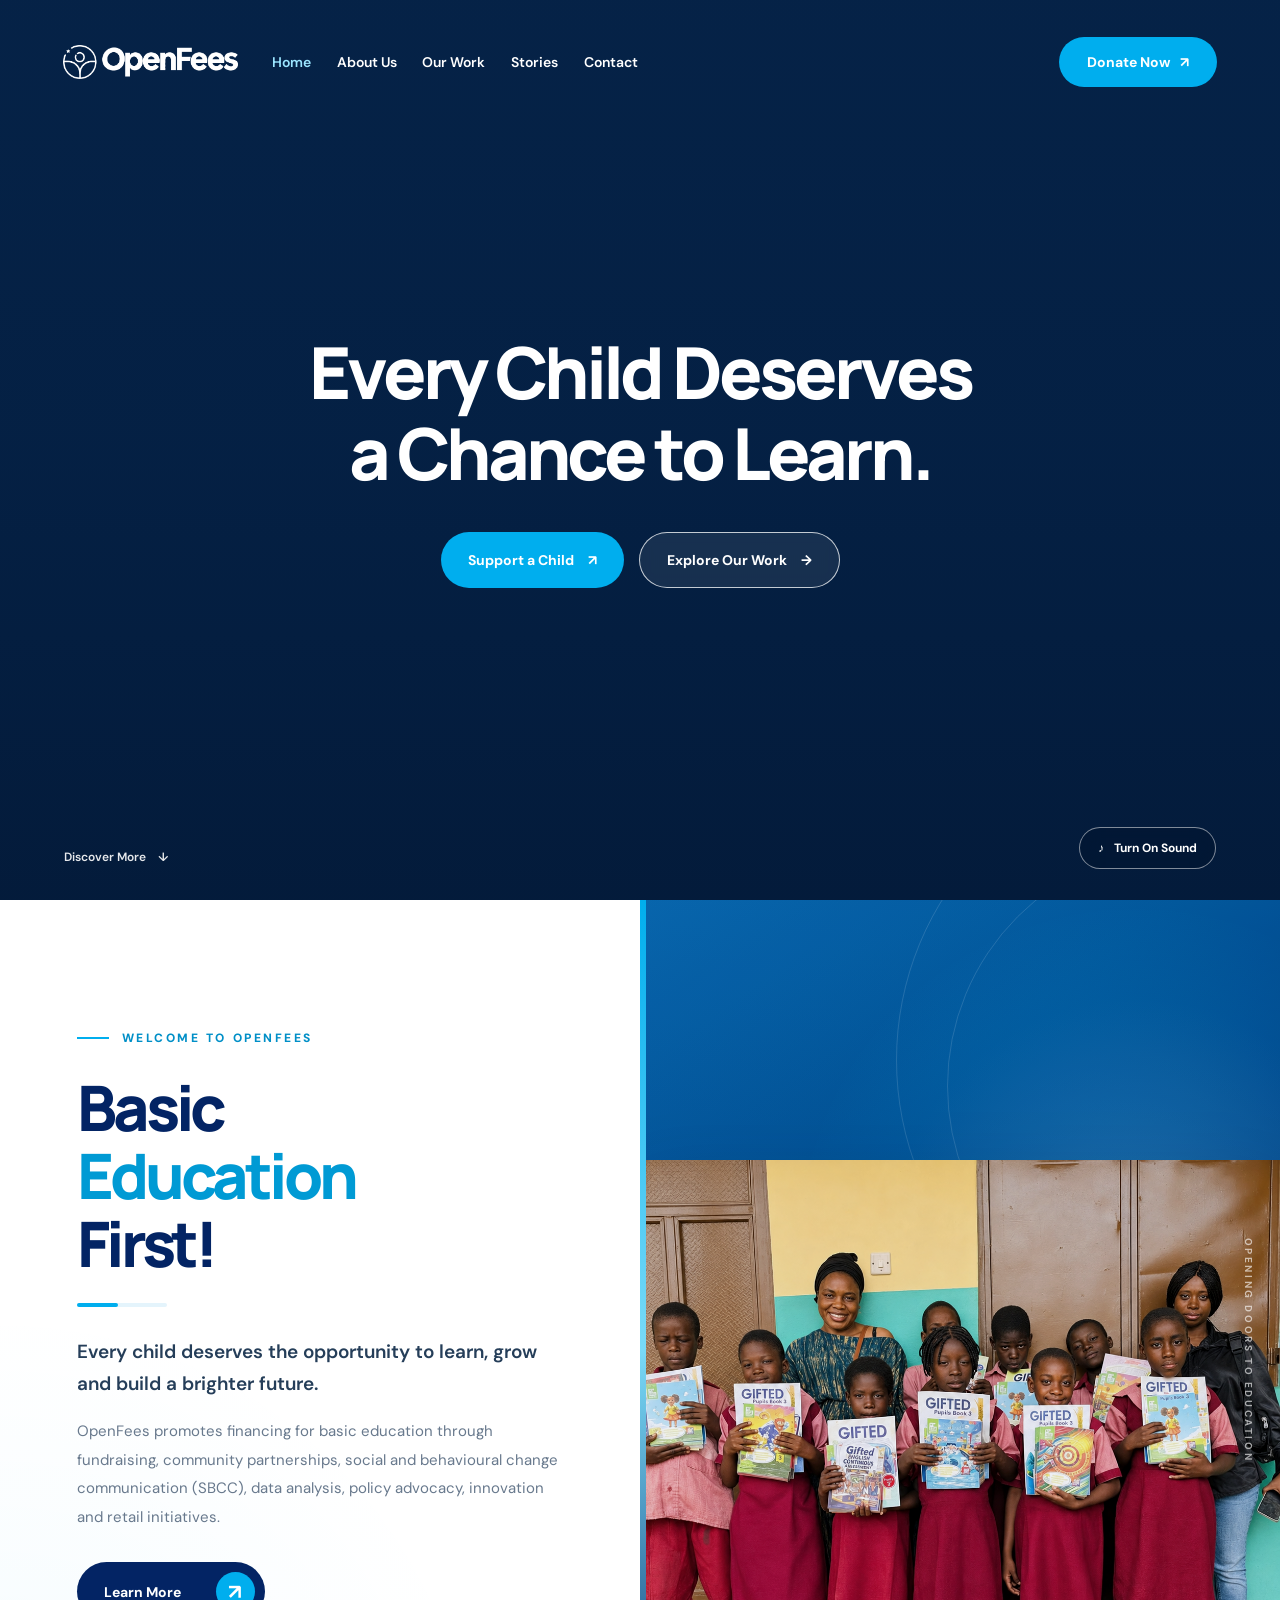
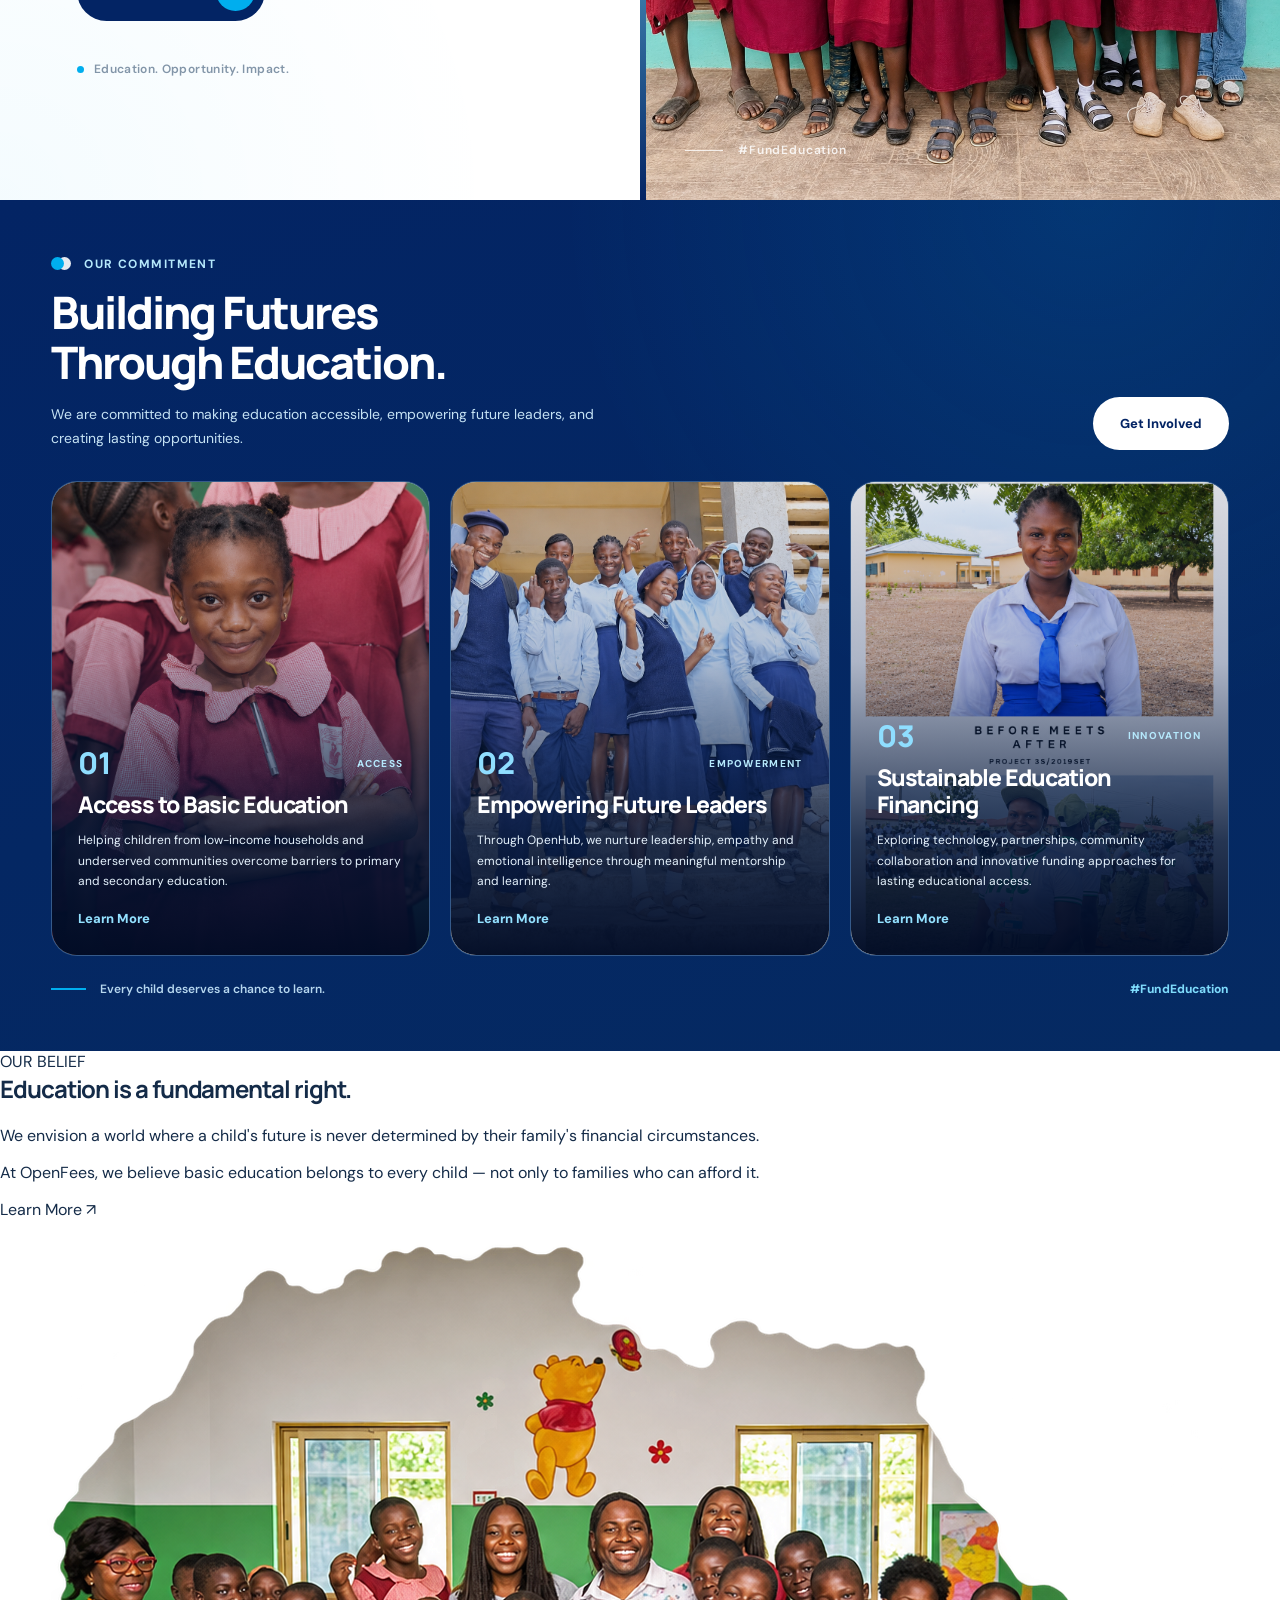
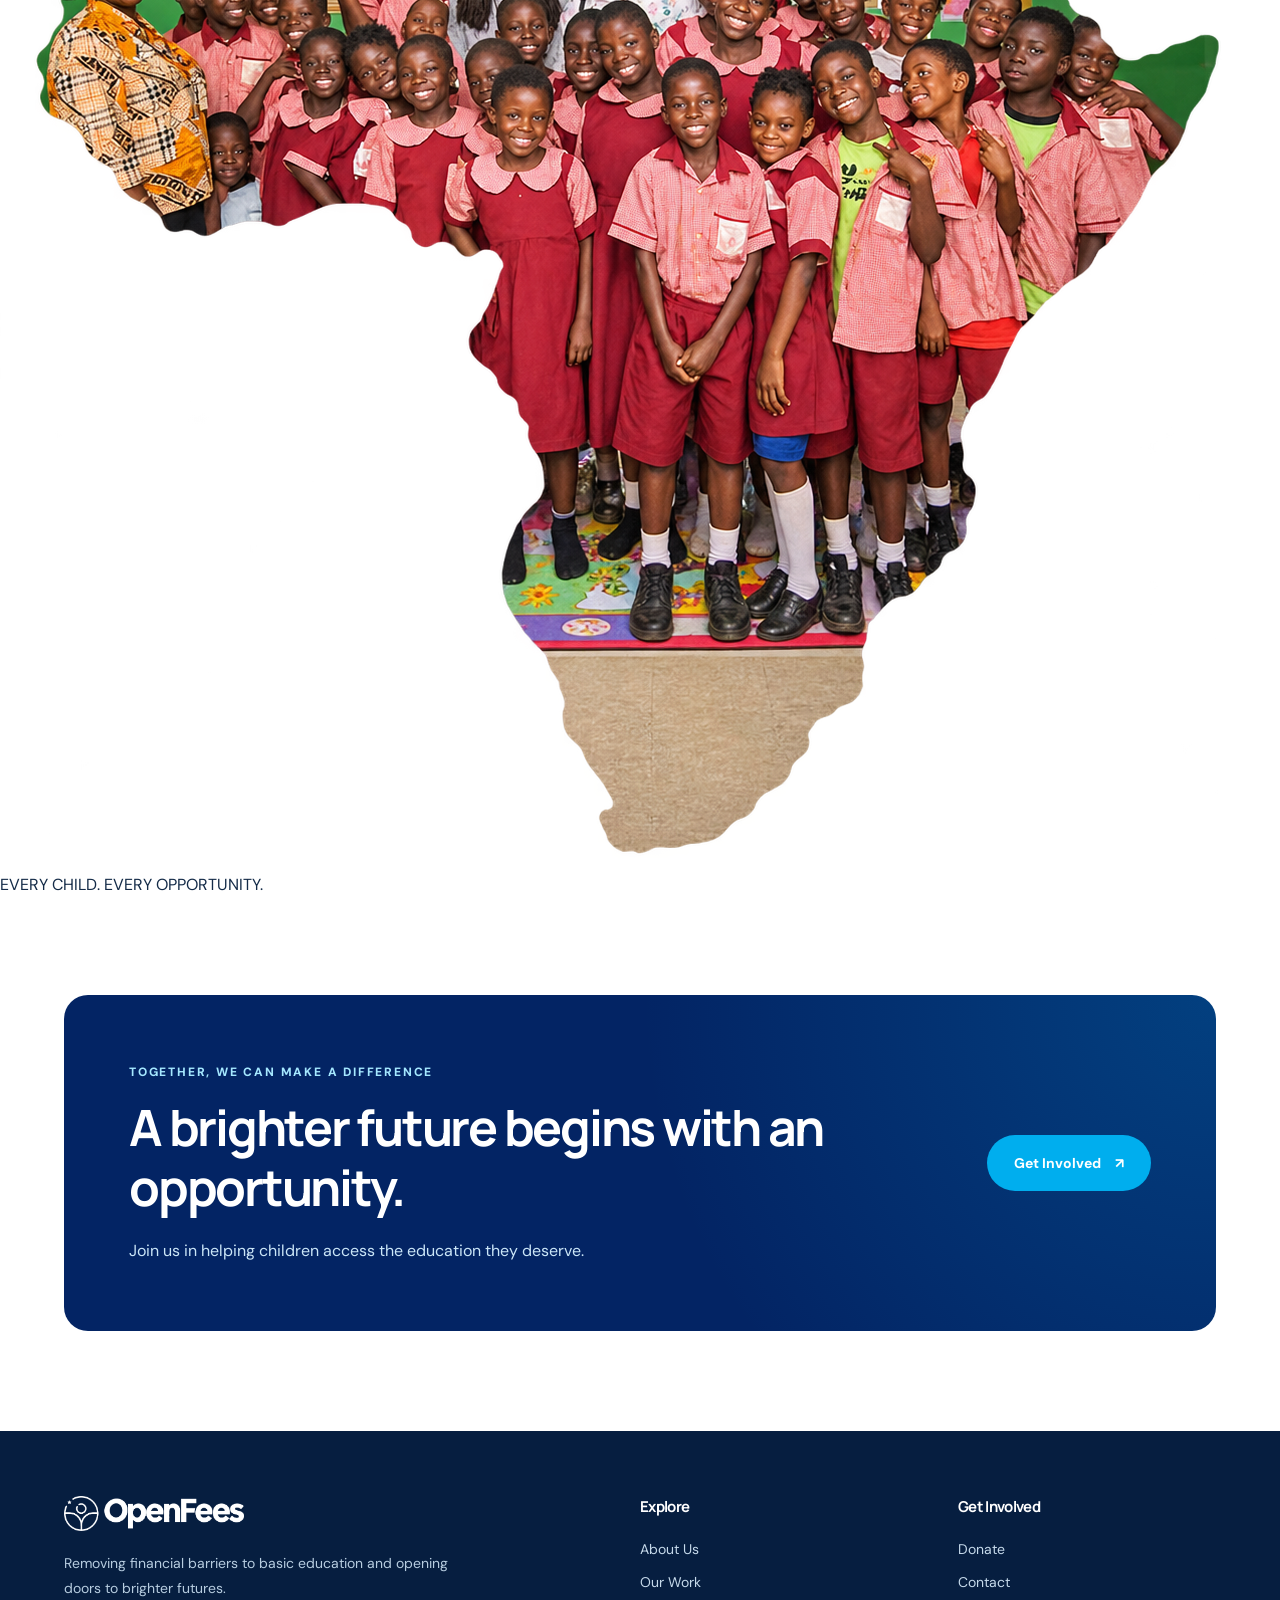
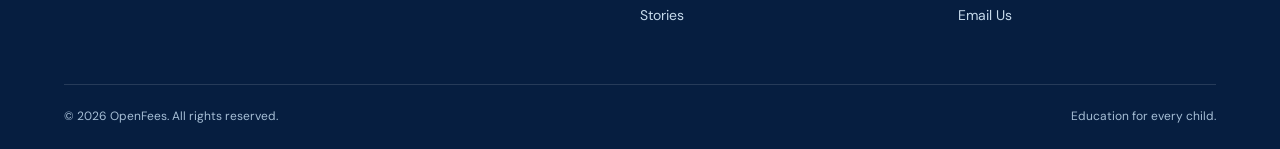
==== commit 2725674b: "Update index.html" ====
--- a/index.html
+++ b/index.html
@@ -1,93 +1,158 @@
 
 <!DOCTYPE html>
 <html lang="en">
+
 <head>
   <meta charset="UTF-8">
-  <meta name="viewport" content="width=device-width, initial-scale=1.0">
+
+  <meta name="viewport"
+        content="width=device-width, initial-scale=1.0">
+
   <meta name="theme-color" content="#032464">
 
   <title>OpenFees | Education for Every Child</title>
 
-  <meta name="description"
-    content="OpenFees promotes financing for basic education through partnerships, advocacy, innovation and community support.">
-
-  <link rel="preconnect" href="https://fonts.googleapis.com">
-  <link rel="preconnect" href="https://fonts.gstatic.com" crossorigin>
+  <meta
+    name="description"
+    content="OpenFees promotes financing for basic education through fundraising, community partnerships, advocacy and innovation."
+  >
+
+  <!-- GOOGLE FONTS -->
+
+  <link
+    rel="preconnect"
+    href="https://fonts.googleapis.com"
+  >
+
+  <link
+    rel="preconnect"
+    href="https://fonts.gstatic.com"
+    crossorigin
+  >
 
   <link
     href="https://fonts.googleapis.com/css2?family=DM+Sans:wght@400;500;600;700&family=Manrope:wght@400;500;600;700;800&display=swap"
-    rel="stylesheet">
+    rel="stylesheet"
+  >
+
+  <!-- MAIN CSS -->
 
   <link rel="stylesheet" href="style.css">
+
+  <!-- MAIN JS -->
+
   <script src="main.js" defer></script>
+
 </head>
 
 <body>
 
-<a href="#main" class="skip-link">Skip to content</a>
-
-<!-- ====================================
-     HEADER
-==================================== -->
+<a href="#main" class="skip-link">
+  Skip to content
+</a>
+
+
+<!-- =======================================
+     HEADER AND NAVIGATION
+======================================= -->
 
 <header class="site-header">
+
   <nav class="navbar" aria-label="Main navigation">
+
+    <!-- WHITE LOGO -->
 
     <a href="index.html"
        class="brand"
-       aria-label="OpenFees homepage">
+       aria-label="OpenFees Homepage">
+
       <img
         src="media/Openfees-white.png"
-        alt="OpenFees">
+        alt="OpenFees Logo"
+      >
+
     </a>
 
-    <ul class="nav-list" id="site-menu" data-menu-list>
+    <!-- NAVIGATION LINKS -->
+
+    <ul
+      class="nav-list"
+      id="site-menu"
+      data-menu-list
+    >
+
       <li>
         <a href="index.html" aria-current="page">
           Home
         </a>
       </li>
+
       <li>
-        <a href="about.html">About Us</a>
+        <a href="about.html">
+          About Us
+        </a>
       </li>
+
       <li>
-        <a href="our-work.html">Our Work</a>
+        <a href="our-work.html">
+          Our Work
+        </a>
       </li>
+
       <li>
-        <a href="blog.html">Stories</a>
+        <a href="blog.html">
+          Stories
+        </a>
       </li>
+
       <li>
-        <a href="contact.html">Contact</a>
+        <a href="contact.html">
+          Contact
+        </a>
       </li>
+
     </ul>
+
+    <!-- DONATE BUTTON -->
 
     <a href="donate.html" class="nav-cta">
       Donate Now
       <span aria-hidden="true">&nearr;</span>
     </a>
 
+    <!-- MOBILE MENU BUTTON -->
+
     <button
       class="menu-button"
       type="button"
       data-menu-button
+      aria-controls="site-menu"
+      aria-expanded="false"
       aria-label="Open navigation menu"
-      aria-controls="site-menu"
-      aria-expanded="false">
+    >
+
       <svg viewBox="0 0 24 24" aria-hidden="true">
         <path d="M4 7h16M4 12h16M4 17h16"/>
       </svg>
+
     </button>
 
   </nav>
+
 </header>
 
+
 <main id="main">
 
-  <!-- ====================================
+
+  <!-- =======================================
        SECTION 1 — VIDEO HERO
-  ==================================== -->
-
-  <section class="hero" aria-labelledby="hero-title">
+  ======================================= -->
+
+  <section
+    class="hero"
+    aria-labelledby="hero-title"
+  >
 
     <video
       id="heroVideo"
@@ -97,70 +162,112 @@
       loop
       playsinline
       preload="auto"
-      aria-hidden="true">
+      aria-hidden="true"
+    >
 
       <source
         src="media/header_video.mp4"
-        type="video/mp4">
+        type="video/mp4"
+      >
+
     </video>
 
     <div class="hero-shade"></div>
 
     <div class="hero-inner">
+
       <div class="hero-content">
 
         <h1 id="hero-title">
+
           <span class="headline-line">
             Every Child Deserves
           </span>
+
           <span class="headline-line">
             a Chance to Learn.
           </span>
+
         </h1>
 
         <div class="actions">
-          <a href="donate.html"
-             class="button button-primary">
+
+          <a
+            href="donate.html"
+            class="button button-primary"
+          >
+
             Support a Child
-            <span aria-hidden="true">&nearr;</span>
+
+            <span aria-hidden="true">
+              &nearr;
+            </span>
+
           </a>
 
-          <a href="our-work.html"
-             class="button button-outline">
+          <a
+            href="our-work.html"
+            class="button button-outline"
+          >
+
             Explore Our Work
-            <span aria-hidden="true">&rarr;</span>
+
+            <span aria-hidden="true">
+              &rarr;
+            </span>
+
           </a>
+
         </div>
 
       </div>
+
     </div>
 
+    <!-- SCROLL INDICATOR -->
+
     <a href="#welcome" class="scroll-indicator">
+
       Discover More
-      <span aria-hidden="true">&darr;</span>
+
+      <span aria-hidden="true">
+        &darr;
+      </span>
+
     </a>
+
+    <!-- SOUND CONTROL -->
 
     <button
       id="soundToggle"
       class="sound-toggle"
       type="button"
       aria-label="Turn video sound on"
-      aria-pressed="false">
-      <span id="soundIcon" aria-hidden="true">♪</span>
-      <span id="soundLabel">Turn On Sound</span>
+      aria-pressed="false"
+    >
+
+      <span id="soundIcon" aria-hidden="true">
+        ♪
+      </span>
+
+      <span id="soundLabel">
+        Turn On Sound
+      </span>
+
     </button>
 
   </section>
 
 
-  <!-- ====================================
+  <!-- =======================================
        SECTION 2 — WELCOME TO OPENFEES
-  ==================================== -->
+  ======================================= -->
 
   <section
     class="welcome-section"
     id="welcome"
-    aria-labelledby="welcome-title">
+    aria-labelledby="welcome-title"
+  >
 
     <div class="welcome-layout">
 
@@ -168,19 +275,29 @@
 
       <div class="welcome-content">
 
-        <div class="welcome-content-inner" data-reveal>
+        <div
+          class="welcome-content-inner"
+          data-reveal
+        >
 
           <div class="welcome-eyebrow">
+
             <span class="welcome-eyebrow-line"></span>
+
             WELCOME TO OPENFEES
+
           </div>
 
           <h2 id="welcome-title">
+
             Basic
+
             <span class="welcome-title-accent">
               Education
             </span>
+
             First!
+
           </h2>
 
           <div class="welcome-accent-line">
@@ -188,65 +305,110 @@
           </div>
 
           <p class="welcome-lead">
+
             Every child deserves the opportunity
             to learn, grow and build a brighter future.
+
           </p>
 
           <p class="welcome-description">
+
             OpenFees promotes financing for basic
             education through fundraising,
             community partnerships, social and
             behavioural change communication (SBCC),
             data analysis, policy advocacy,
             innovation and retail initiatives.
+
           </p>
 
           <div class="welcome-actions">
-            <a href="about.html" class="welcome-button">
+
+            <a
+              href="about.html"
+              class="welcome-button"
+            >
+
               Learn More
+
               <span
                 class="welcome-button-arrow"
-                aria-hidden="true">&nearr;</span>
+                aria-hidden="true"
+              >
+                &nearr;
+              </span>
+
             </a>
+
           </div>
 
           <div class="welcome-signature">
+
             <span class="signature-dot"></span>
+
             Education. Opportunity. Impact.
+
           </div>
 
         </div>
-      </div>
+
+      </div>
+
 
       <!-- RIGHT SIDE -->
 
       <div class="welcome-visual">
 
-        <div class="visual-glow" aria-hidden="true"></div>
+        <div
+          class="visual-glow"
+          aria-hidden="true"
+        ></div>
+
         <div
           class="visual-ring visual-ring-one"
-          aria-hidden="true"></div>
+          aria-hidden="true"
+        ></div>
+
         <div
           class="visual-ring visual-ring-two"
-          aria-hidden="true"></div>
-        <div class="visual-accent" aria-hidden="true"></div>
+          aria-hidden="true"
+        ></div>
+
+        <div
+          class="visual-accent"
+          aria-hidden="true"
+        ></div>
 
         <div class="welcome-image-wrap">
+
           <img
             class="welcome-students"
             src="media/Students.png"
             alt="Students representing educational opportunity"
             loading="lazy"
-            decoding="async">
+            decoding="async"
+          >
+
         </div>
 
-        <div class="visual-side-label" aria-hidden="true">
+        <div
+          class="visual-side-label"
+          aria-hidden="true"
+        >
+
           OPENING DOORS TO EDUCATION
+
         </div>
 
-        <div class="visual-bottom-detail" aria-hidden="true">
+        <div
+          class="visual-bottom-detail"
+          aria-hidden="true"
+        >
+
           <span class="visual-small-line"></span>
+
           <span>#FundEducation</span>
+
         </div>
 
       </div>
@@ -256,63 +418,93 @@
   </section>
 
 
-  <!-- ====================================
+  <!-- =======================================
        SECTION 3 — OUR COMMITMENT
-       REVERSED HOVER EFFECT
-  ==================================== -->
+       ORIGINAL REVERSED HOVER CARDS
+  ======================================= -->
 
   <section
     class="commitment-showcase"
     id="our-commitment"
-    aria-labelledby="commitment-title">
+    aria-labelledby="commitment-title"
+  >
 
     <div class="commitment-wrap">
 
-      <div class="commitment-head" data-reveal>
+      <!-- SECTION HEADING -->
+
+      <div
+        class="commitment-head"
+        data-reveal
+      >
 
         <div class="commitment-head-left">
 
           <div class="commitment-eyebrow">
+
             <span class="commitment-eyebrow-dot"></span>
+
             OUR COMMITMENT
+
           </div>
 
           <h2 id="commitment-title">
+
             Building Futures
-            <span>Through Education.</span>
+
+            <span>
+              Through Education.
+            </span>
+
           </h2>
 
           <p class="commitment-introduction">
+
             We are committed to making education
             accessible, empowering future leaders,
             and creating lasting opportunities.
+
           </p>
 
         </div>
 
-        <a href="donate.html" class="commitment-top-btn">
+        <a
+          href="donate.html"
+          class="commitment-top-btn"
+        >
+
           Get Involved
-        </a>
-
-      </div>
+
+        </a>
+
+      </div>
+
+
+      <!-- THREE COMMITMENT CARDS -->
 
       <div class="commitment-grid-new">
 
+
         <!-- CARD 01 -->
+
         <article
           class="commitment-card-new"
           tabindex="0"
           aria-label="Access to Basic Education"
-          data-commitment-card>
+          data-commitment-card
+        >
 
           <div class="commitment-card-inner">
 
             <div class="commitment-media">
+
               <img
                 src="media/student2.png"
                 alt="Children representing access to basic education"
                 loading="lazy"
-                decoding="async">
+                decoding="async"
+              >
+
             </div>
 
             <div class="commitment-overlay"></div>
@@ -320,42 +512,64 @@
             <div class="commitment-content">
 
               <div class="commitment-number-row">
-                <span class="commitment-number-new">01</span>
-                <span class="commitment-label">ACCESS</span>
+
+                <span class="commitment-number-new">
+                  01
+                </span>
+
+                <span class="commitment-label">
+                  ACCESS
+                </span>
+
               </div>
 
-              <h3>Access to Basic Education</h3>
+              <h3>
+                Access to Basic Education
+              </h3>
 
               <p>
+
                 Helping children from low-income
                 households and underserved
                 communities overcome barriers
                 to primary and secondary education.
+
               </p>
 
-              <a href="our-work.html" class="commitment-link">
+              <a
+                href="our-work.html"
+                class="commitment-link"
+              >
                 Learn More
               </a>
 
             </div>
+
           </div>
+
         </article>
 
+
         <!-- CARD 02 -->
+
         <article
           class="commitment-card-new commitment-card-featured"
           tabindex="0"
           aria-label="Empowering Future Leaders"
-          data-commitment-card>
+          data-commitment-card
+        >
 
           <div class="commitment-card-inner">
 
             <div class="commitment-media">
+
               <img
                 src="media/student3.png"
                 alt="Students representing leadership and mentorship"
                 loading="lazy"
-                decoding="async">
+                decoding="async"
+              >
+
             </div>
 
             <div class="commitment-overlay"></div>
@@ -363,43 +577,64 @@
             <div class="commitment-content">
 
               <div class="commitment-number-row">
-                <span class="commitment-number-new">02</span>
-                <span class="commitment-label">EMPOWERMENT</span>
+
+                <span class="commitment-number-new">
+                  02
+                </span>
+
+                <span class="commitment-label">
+                  EMPOWERMENT
+                </span>
+
               </div>
 
-              <h3>Empowering Future Leaders</h3>
+              <h3>
+                Empowering Future Leaders
+              </h3>
 
               <p>
+
                 Through OpenHub, we nurture
                 leadership, empathy and emotional
                 intelligence through meaningful
                 mentorship and learning.
+
               </p>
 
-              <a href="about.html" class="commitment-link">
+              <a
+                href="about.html"
+                class="commitment-link"
+              >
                 Learn More
               </a>
 
             </div>
 
           </div>
+
         </article>
 
+
         <!-- CARD 03 -->
+
         <article
           class="commitment-card-new"
           tabindex="0"
           aria-label="Sustainable Education Financing"
-          data-commitment-card>
+          data-commitment-card
+        >
 
           <div class="commitment-card-inner">
 
             <div class="commitment-media">
+
               <img
                 src="media/student4.png"
                 alt="Students representing sustainable education opportunities"
                 loading="lazy"
-                decoding="async">
+                decoding="async"
+              >
+
             </div>
 
             <div class="commitment-overlay"></div>
@@ -407,35 +642,58 @@
             <div class="commitment-content">
 
               <div class="commitment-number-row">
-                <span class="commitment-number-new">03</span>
-                <span class="commitment-label">INNOVATION</span>
+
+                <span class="commitment-number-new">
+                  03
+                </span>
+
+                <span class="commitment-label">
+                  INNOVATION
+                </span>
+
               </div>
 
-              <h3>Sustainable Education Financing</h3>
+              <h3>
+                Sustainable Education Financing
+              </h3>
 
               <p>
+
                 Exploring technology, partnerships,
                 community collaboration and
                 innovative funding approaches
                 for lasting educational access.
+
               </p>
 
-              <a href="our-work.html" class="commitment-link">
+              <a
+                href="our-work.html"
+                class="commitment-link"
+              >
                 Learn More
               </a>
 
             </div>
+
           </div>
+
         </article>
 
       </div>
 
+
+      <!-- COMMITMENT BOTTOM NOTE -->
+
       <div class="commitment-footer-note">
+
         <span class="commitment-note-line"></span>
+
         Every child deserves a chance to learn.
+
         <span class="commitment-note-mark">
           #FundEducation
         </span>
+
       </div>
 
     </div>
@@ -443,13 +701,138 @@
   </section>
 
 
-  <!-- ====================================
-       SECTION 4 — GET INVOLVED
-  ==================================== -->
+  <!-- =======================================
+       SECTION 4 — EDUCATION IS A RIGHT
+       NEW AFRICAN MAP SECTION
+  ======================================= -->
+
+  <section
+    class="education-right-section"
+    id="education-right"
+    aria-labelledby="education-right-title"
+  >
+
+    <div class="education-right-container">
+
+      <!-- LEFT: EDITORIAL TEXT -->
+
+      <div class="education-right-content" data-reveal>
+
+        <div class="education-right-eyebrow">
+
+          <span class="education-right-line"></span>
+
+          OUR BELIEF
+
+        </div>
+
+        <h2 id="education-right-title">
+
+          Education is a
+
+          <span>
+            fundamental
+          </span>
+
+          right.
+
+        </h2>
+
+        <p class="education-right-description">
+
+          We envision a world where a child's
+          future is never determined by their
+          family's financial circumstances.
+
+        </p>
+
+        <p class="education-right-supporting">
+
+          At OpenFees, we believe basic education
+          belongs to every child — not only to
+          families who can afford it.
+
+        </p>
+
+        <a
+          href="about.html"
+          class="education-right-button"
+        >
+
+          Learn More
+
+          <span aria-hidden="true">&nearr;</span>
+
+        </a>
+
+      </div>
+
+
+      <!-- RIGHT: YOUR UPLOADED MAP IMAGE -->
+
+      <div class="education-right-visual">
+
+        <!-- Decorative blue points -->
+
+        <span
+          class="education-map-dot dot-one"
+          aria-hidden="true"
+        ></span>
+
+        <span
+          class="education-map-dot dot-two"
+          aria-hidden="true"
+        ></span>
+
+        <span
+          class="education-map-dot dot-three"
+          aria-hidden="true"
+        ></span>
+
+        <!-- map.png is used directly.
+             No extra image is generated. -->
+
+        <img
+          src="media/map.png"
+          class="education-map-image"
+          alt="African map artwork representing children and equal educational opportunities"
+          loading="lazy"
+          decoding="async"
+        >
+
+        <span
+          class="education-map-orbit"
+          aria-hidden="true"
+        ></span>
+
+      </div>
+
+    </div>
+
+    <!-- BOTTOM MESSAGE -->
+
+    <div class="education-right-bottom">
+
+      <span class="education-bottom-dash"></span>
+
+      <span>
+        EVERY CHILD. EVERY OPPORTUNITY.
+      </span>
+
+    </div>
+
+  </section>
+
+
+  <!-- =======================================
+       SECTION 5 — GET INVOLVED
+       EXISTING SECTION
+  ======================================= -->
 
   <section
     class="section cta-section"
-    id="get-involved">
+    id="get-involved"
+  >
 
     <div class="container">
 
@@ -458,36 +841,52 @@
         <div>
 
           <span class="cta-kicker">
+
             TOGETHER, WE CAN MAKE A DIFFERENCE
+
           </span>
 
           <h2>
+
             A brighter future begins
             with an opportunity.
+
           </h2>
 
           <p>
+
             Join us in helping children access
             the education they deserve.
+
           </p>
 
         </div>
 
-        <a href="donate.html" class="button button-primary">
+        <a
+          href="donate.html"
+          class="button button-primary"
+        >
+
           Get Involved
-          <span aria-hidden="true">&nearr;</span>
+
+          <span aria-hidden="true">
+            &nearr;
+          </span>
+
         </a>
 
       </div>
 
     </div>
+
   </section>
 
 </main>
 
-<!-- ====================================
+
+<!-- =======================================
      FOOTER
-==================================== -->
+======================================= -->
 
 <footer class="site-footer">
 
@@ -498,48 +897,78 @@
       <div class="footer-brand">
 
         <a href="index.html">
+
           <img
             src="media/Openfees-white.png"
-            alt="OpenFees">
+            alt="OpenFees Logo"
+          >
+
         </a>
 
         <p>
+
           Removing financial barriers to basic
           education and opening doors to
           brighter futures.
+
         </p>
 
       </div>
 
+
       <div class="footer-links">
 
         <h3>Explore</h3>
-        <a href="about.html">About Us</a>
-        <a href="our-work.html">Our Work</a>
-        <a href="blog.html">Stories</a>
-
-      </div>
+
+        <a href="about.html">
+          About Us
+        </a>
+
+        <a href="our-work.html">
+          Our Work
+        </a>
+
+        <a href="blog.html">
+          Stories
+        </a>
+
+      </div>
+
 
       <div class="footer-links">
 
         <h3>Get Involved</h3>
-        <a href="donate.html">Donate</a>
-        <a href="contact.html">Contact</a>
-        <a href="mailto:hello@openfees.org">Email Us</a>
+
+        <a href="donate.html">
+          Donate
+        </a>
+
+        <a href="contact.html">
+          Contact
+        </a>
+
+        <a href="mailto:hello@openfees.org">
+          Email Us
+        </a>
 
       </div>
 
     </div>
 
+
     <div class="footer-bottom">
 
       <span>
+
         &copy;
         <span data-current-year>2026</span>
         OpenFees. All rights reserved.
+
       </span>
 
-      <span>Education for every child.</span>
+      <span>
+        Education for every child.
+      </span>
 
     </div>
 
--- a/style.css
+++ b/style.css
@@ -1,7 +1,7 @@
 
-/* ======================================
+/* ==========================================
    OPENFEES — COMPLETE STYLESHEET
-====================================== */
+========================================== */
 
 :root {
   --navy: #032464;
@@ -12,7 +12,7 @@
   --muted: #68798D;
   --offwhite: #F7FAFC;
   --border: #E0ECF5;
-  --shadow: 0 18px 55px rgba(3,36,100,.10);
+  --shadow: 0 18px 55px rgba(3,36,100,.1);
 }
 
 *,
@@ -27,24 +27,17 @@
 
 body {
   margin: 0;
+  background: var(--white);
   color: var(--ink);
-  background: var(--white);
   font-family: "DM Sans", Arial, sans-serif;
   -webkit-font-smoothing: antialiased;
 }
 
-h1,
-h2,
-h3,
-h4,
-p {
+h1, h2, h3, h4, p {
   margin-top: 0;
 }
 
-h1,
-h2,
-h3,
-h4 {
+h1, h2, h3, h4 {
   font-family: "Manrope", Arial, sans-serif;
   letter-spacing: -.045em;
 }
@@ -80,17 +73,17 @@
   z-index: 1000;
   padding: 12px 16px;
   border-radius: 9px;
+  background: white;
   color: var(--navy);
-  background: white;
 }
 
 .skip-link:focus {
   top: 12px;
 }
 
-/* ======================================
+/* ==========================================
    HEADER
-====================================== */
+========================================== */
 
 .site-header {
   position: absolute;
@@ -194,9 +187,9 @@
   stroke-linecap: round;
 }
 
-/* ======================================
+/* ==========================================
    SECTION 1 — VIDEO HERO
-====================================== */
+========================================== */
 
 .hero {
   position: relative;
@@ -347,9 +340,9 @@
   font-weight: 600;
 }
 
-/* ======================================
-   SECTION 2 — WELCOME TO OPENFEES
-====================================== */
+/* ==========================================
+   SECTION 2 — WELCOME
+========================================== */
 
 .welcome-section {
   position: relative;
@@ -656,18 +649,17 @@
   background: rgba(255,255,255,.8);
 }
 
-/* ======================================
-   SECTION 3 — OUR COMMITMENT
-   DARK BLUE HOVER EXPERIENCE
-====================================== */
+/* ==========================================
+   SECTION 3 — REVERSED COMMITMENT CARDS
+========================================== */
 
 .commitment-showcase {
-  padding: clamp(55px,7vh,95px) 0;
+  padding: clamp(48px,6vh,85px) 0;
   background:
     radial-gradient(
-      circle at 80% 0%,
+      circle at 85% 0%,
       rgba(0,174,238,.12),
-      transparent 36%
+      transparent 38%
     ),
     linear-gradient(160deg,#032464,#052A62);
   color: white;
@@ -678,15 +670,13 @@
   width: min(1240px,92%);
   margin-inline: auto;
 }
-
-/* HEADING */
 
 .commitment-head {
   display: flex;
   justify-content: space-between;
   align-items: flex-end;
   gap: 32px;
-  margin-bottom: 35px;
+  margin-bottom: 31px;
 }
 
 .commitment-head-left {
@@ -707,10 +697,10 @@
 .commitment-eyebrow-dot {
   width: 13px;
   height: 13px;
+  margin-right: 8px;
+  border-radius: 50%;
   background: var(--blue);
-  border-radius: 50%;
   box-shadow: 7px 0 0 rgba(255,255,255,.9);
-  margin-right: 8px;
 }
 
 .commitment-head h2 {
@@ -719,7 +709,6 @@
   font-size: clamp(34px,3.5vw,53px);
   line-height: 1.13;
   font-weight: 800;
-  letter-spacing: -.045em;
 }
 
 .commitment-head h2 span {
@@ -738,13 +727,12 @@
   display: inline-flex;
   align-items: center;
   justify-content: center;
-  gap: 16px;
   flex-shrink: 0;
   min-height: 53px;
-  padding: 13px 24px;
+  padding: 13px 27px;
   border-radius: 50px;
+  background: white;
   color: var(--navy);
-  background: white;
   font-size: 13px;
   font-weight: 800;
   transition: transform .25s, background .25s;
@@ -755,7 +743,7 @@
   transform: translateY(-2px);
 }
 
-/* GRID */
+/* THREE-COLUMN LAYOUT */
 
 .commitment-grid-new {
   display: grid;
@@ -763,253 +751,244 @@
   gap: 20px;
 }
 
-/* CARD */
+/* ALL CARDS DEFAULT TO FULL PHOTO */
 
 .commitment-card-new {
+  --expanded-bg: #E6F5FC;
+  --expanded-text: #032464;
+
   position: relative;
-  height: 495px;
+  height: 475px;
   min-width: 0;
   overflow: hidden;
-  border: 1px solid rgba(255,255,255,.1);
+  border: 1px solid rgba(255,255,255,.15);
   border-radius: 26px;
-  background: rgba(255,255,255,.075);
+  background: #123D75;
+  isolation: isolate;
+  cursor: pointer;
   transition:
-    transform .35s,
-    box-shadow .35s,
-    border-color .35s;
+    transform .35s ease,
+    box-shadow .35s ease,
+    border-color .35s ease,
+    background .4s ease;
+}
+
+.commitment-card-featured {
+  --expanded-bg: #00AEEE;
+  --expanded-text: #032464;
 }
 
 .commitment-card-new:hover,
+.commitment-card-new:focus-within,
 .commitment-card-new:focus-visible,
 .commitment-card-new.is-expanded {
-  transform: translateY(-5px);
-  border-color: rgba(130,220,255,.45);
-  box-shadow: 0 22px 50px rgba(0,0,0,.18);
+  transform: translateY(-4px);
+  box-shadow: 0 24px 50px rgba(0,0,0,.2);
+  border-color: rgba(146,221,255,.7);
+  background: var(--expanded-bg);
 }
 
 .commitment-card-inner {
   position: relative;
-  display: flex;
-  flex-direction: column;
+  height: 100%;
+  width: 100%;
+}
+
+/* IMAGE FILLS ENTIRE CARD INITIALLY */
+
+.commitment-media {
+  position: absolute;
+  z-index: 0;
+  inset: 0;
   width: 100%;
   height: 100%;
-  padding: 15px;
-}
-
-/* IMAGE LAYER */
-
-.commitment-media {
-  position: relative;
-  flex: 0 0 205px;
-  width: 100%;
   overflow: hidden;
-  border-radius: 18px;
-  background: #DCECF5;
+  border-radius: inherit;
+  background: #DCEFFA;
   transition:
-    flex-basis .45s ease,
-    border-radius .45s ease,
-    margin .45s ease;
-}
-
-.commitment-media-bottom {
-  margin-top: auto;
+    inset .5s cubic-bezier(.2,.8,.2,1),
+    width .5s cubic-bezier(.2,.8,.2,1),
+    height .5s cubic-bezier(.2,.8,.2,1),
+    border-radius .5s ease;
 }
 
 .commitment-media img {
   display: block;
   width: 100%;
   height: 100%;
-  object-fit: contain;
-  object-position: center;
-  transition: transform .6s ease;
-}
+  object-fit: cover;
+  object-position: center top;
+  transition:
+    transform .6s ease,
+    object-position .5s ease;
+}
+
+/* DARK GRADIENT IN THE NORMAL STATE */
 
 .commitment-overlay {
   position: absolute;
   inset: 0;
   z-index: 1;
-  opacity: 0;
   background: linear-gradient(
-    180deg,
-    rgba(3,36,100,.08) 0%,
-    rgba(3,36,100,.35) 35%,
-    rgba(2,20,55,.9) 75%,
-    rgba(2,20,55,.98) 100%
+    to top,
+    rgba(1,12,38,.98) 0%,
+    rgba(2,21,55,.85) 24%,
+    rgba(3,36,100,.28) 62%,
+    rgba(3,36,100,.08) 100%
   );
+  opacity: 1;
+  pointer-events: none;
   transition: opacity .4s ease;
-  pointer-events: none;
-}
-
-/* CONTENT */
+}
+
+/* TEXT SITS ON TOP OF PHOTO INITIALLY */
 
 .commitment-content {
-  position: relative;
-  z-index: 3;
-  display: flex;
-  flex-direction: column;
-  align-items: flex-start;
-  flex: 1;
-  padding: 20px 8px 10px;
+  position: absolute;
+  z-index: 2;
+  left: 0;
+  right: 0;
+  bottom: 0;
+  padding: 25px 26px 27px;
+  color: white;
   transition:
-    padding .4s ease,
-    background .4s ease;
+    top .5s cubic-bezier(.2,.8,.2,1),
+    bottom .5s cubic-bezier(.2,.8,.2,1),
+    padding .5s ease,
+    color .4s ease;
 }
 
 .commitment-number-row {
   display: flex;
+  align-items: center;
   justify-content: space-between;
-  align-items: center;
-  gap: 10px;
-  width: 100%;
-  margin-bottom: 12px;
+  gap: 12px;
+  margin-bottom: 13px;
 }
 
 .commitment-number-new {
-  color: #75D8FF;
-  font-size: 26px;
+  color: #8FDEFF;
+  font-family: "Manrope",sans-serif;
+  font-size: 30px;
   line-height: 1;
   font-weight: 800;
 }
 
 .commitment-label {
-  color: #ADDFF6;
+  color: #B5E8FC;
   font-size: 10px;
   font-weight: 800;
   letter-spacing: .13em;
 }
 
 .commitment-content h3 {
-  max-width: 340px;
-  margin-bottom: 10px;
+  margin-bottom: 11px;
   color: white;
-  font-size: clamp(19px,1.65vw,24px);
-  line-height: 1.22;
+  font-size: clamp(20px,1.8vw,25px);
+  line-height: 1.2;
   font-weight: 800;
 }
 
 .commitment-content p {
-  max-width: 350px;
-  margin-bottom: 14px;
-  color: #D8EAF5;
+  margin-bottom: 16px;
+  color: #E5F2FD;
   font-size: 12px;
-  line-height: 1.6;
+  line-height: 1.7;
 }
 
 .commitment-link {
   display: inline-flex;
   align-items: center;
-  gap: 12px;
-  margin-top: auto;
-  color: #83DEFF;
+  color: #93E1FF;
   font-size: 13px;
   font-weight: 800;
-  transition: gap .25s, color .25s;
+  transition: color .25s;
 }
 
 .commitment-link:hover {
-  gap: 17px;
   color: white;
-}
-
-/* BRIGHT BLUE MIDDLE CARD */
-
-.commitment-card-featured {
-  background: var(--blue);
-  border-color: var(--blue);
-}
-
-.commitment-card-featured .commitment-content {
-  padding-top: 15px;
-  padding-bottom: 18px;
-}
-
-.commitment-card-featured .commitment-number-new,
-.commitment-card-featured .commitment-label,
-.commitment-card-featured .commitment-content h3,
-.commitment-card-featured .commitment-link {
-  color: #032464;
-}
-
-.commitment-card-featured .commitment-content p {
-  color: rgba(3,36,100,.85);
-}
-
-/* EXPANDING IMAGE
-   The image fills the card on hover.
-   The text becomes an overlay.
-
-   All three images remain separate.
-*/
+  text-decoration: underline;
+  text-underline-offset: 4px;
+}
+
+/* ==========================================
+   HOVER: REVEAL TEXT AT TOP AND
+   REFRAME IMAGE AT BOTTOM
+========================================== */
+
+/* Keep the image INSIDE the same card.
+   No photo overlaps, no card reflow. */
 
 .commitment-card-new:hover .commitment-media,
+.commitment-card-new:focus-within .commitment-media,
 .commitment-card-new:focus-visible .commitment-media,
-.commitment-card-new:focus-within .commitment-media,
 .commitment-card-new.is-expanded .commitment-media {
-  position: absolute;
-  inset: 0;
-  width: 100%;
-  height: 100%;
-  margin: 0;
-  border-radius: 0;
-}
+  inset: auto 15px 15px;
+  width: calc(100% - 30px);
+  height: 44%;
+  border-radius: 17px;
+}
+
+/* Contain entire image on hover to
+   preserve students' heads and faces. */
 
 .commitment-card-new:hover .commitment-media img,
+.commitment-card-new:focus-within .commitment-media img,
 .commitment-card-new:focus-visible .commitment-media img,
-.commitment-card-new:focus-within .commitment-media img,
 .commitment-card-new.is-expanded .commitment-media img {
-  transform: scale(1.065);
-}
-
-/* Keep entire image visible while expanding. */
+  object-fit: contain;
+  object-position: center;
+  transform: scale(1);
+}
+
+/* Remove gradient after converting
+   to a framed photograph. */
 
 .commitment-card-new:hover .commitment-overlay,
+.commitment-card-new:focus-within .commitment-overlay,
 .commitment-card-new:focus-visible .commitment-overlay,
-.commitment-card-new:focus-within .commitment-overlay,
 .commitment-card-new.is-expanded .commitment-overlay {
-  opacity: 1;
-}
-
-/* Position hover content over image */
+  opacity: 0;
+}
+
+/* Move content to the top. */
 
 .commitment-card-new:hover .commitment-content,
+.commitment-card-new:focus-within .commitment-content,
 .commitment-card-new:focus-visible .commitment-content,
-.commitment-card-new:focus-within .commitment-content,
 .commitment-card-new.is-expanded .commitment-content {
-  position: absolute;
-  z-index: 4;
-  inset: auto 0 0;
-  flex: initial;
-  width: 100%;
-  padding: 75px 27px 27px;
-  background: linear-gradient(
-    to top,
-    rgba(2,19,54,.97),
-    rgba(2,19,54,.83) 60%,
-    transparent
-  );
-}
-
-/* Reverse featured-card text to white on hover */
-
+  top: 0;
+  bottom: auto;
+  padding: 27px 25px 15px;
+  color: var(--expanded-text);
+}
+
+/* Change all content to dark navy */
+
+.commitment-card-new:hover .commitment-number-new,
+.commitment-card-new:hover .commitment-label,
 .commitment-card-new:hover .commitment-content h3,
 .commitment-card-new:hover .commitment-content p,
-.commitment-card-new:hover .commitment-number-new,
-.commitment-card-new:hover .commitment-label,
 .commitment-card-new:hover .commitment-link,
+.commitment-card-new:focus-within .commitment-number-new,
+.commitment-card-new:focus-within .commitment-label,
 .commitment-card-new:focus-within .commitment-content h3,
 .commitment-card-new:focus-within .commitment-content p,
-.commitment-card-new:focus-within .commitment-number-new,
-.commitment-card-new:focus-within .commitment-label,
 .commitment-card-new:focus-within .commitment-link,
+.commitment-card-new:focus-visible .commitment-number-new,
+.commitment-card-new:focus-visible .commitment-label,
+.commitment-card-new:focus-visible .commitment-content h3,
+.commitment-card-new:focus-visible .commitment-content p,
+.commitment-card-new:focus-visible .commitment-link,
+.commitment-card-new.is-expanded .commitment-number-new,
+.commitment-card-new.is-expanded .commitment-label,
 .commitment-card-new.is-expanded .commitment-content h3,
 .commitment-card-new.is-expanded .commitment-content p,
-.commitment-card-new.is-expanded .commitment-number-new,
-.commitment-card-new.is-expanded .commitment-label,
 .commitment-card-new.is-expanded .commitment-link {
-  color: white;
-}
-
-/* BOTTOM NOTE */
+  color: #032464;
+}
+
+/* BOTTOM CAPTION */
 
 .commitment-footer-note {
   display: flex;
@@ -1033,9 +1012,9 @@
   font-weight: 800;
 }
 
-/* ======================================
+/* ==========================================
    SECTION 4 — GET INVOLVED
-====================================== */
+========================================== */
 
 .section {
   padding: 100px 0;
@@ -1090,9 +1069,9 @@
   flex-shrink: 0;
 }
 
-/* ======================================
-   SHARED STYLES FOR OTHER PAGES
-====================================== */
+/* ==========================================
+   OTHER PAGE SHARED STYLES
+========================================== */
 
 .page-hero {
   padding: 190px 0 95px;
@@ -1244,9 +1223,9 @@
   margin-top: 12px;
 }
 
-/* ======================================
+/* ==========================================
    FOOTER
-====================================== */
+========================================== */
 
 .site-footer {
   padding: 65px 0 25px;
@@ -1312,9 +1291,9 @@
   font-size: 12px;
 }
 
-/* ======================================
+/* ==========================================
    SCROLL REVEAL
-====================================== */
+========================================== */
 
 [data-reveal] {
   opacity: 1;
@@ -1334,9 +1313,9 @@
   transform: translateY(0);
 }
 
-/* ======================================
+/* ==========================================
    TABLET
-====================================== */
+========================================== */
 
 @media (max-width: 1024px) {
   .navbar {
@@ -1377,7 +1356,11 @@
   }
 
   .commitment-card-new {
-    height: 485px;
+    height: 465px;
+  }
+
+  .commitment-content {
+    padding: 20px;
   }
 
   .commitment-content h3 {
@@ -1385,7 +1368,13 @@
   }
 
   .commitment-content p {
-    font-size: 11.5px;
+    font-size: 11px;
+  }
+
+  .commitment-card-new:hover .commitment-content,
+  .commitment-card-new:focus-within .commitment-content,
+  .commitment-card-new.is-expanded .commitment-content {
+    padding: 20px;
   }
 
   .split-section {
@@ -1397,9 +1386,9 @@
   }
 }
 
-/* ======================================
-   MOBILE / SMALL TABLET
-====================================== */
+/* ==========================================
+   MOBILE AND SMALL TABLET
+========================================== */
 
 @media (max-width: 850px) {
   .site-header {
@@ -1472,7 +1461,7 @@
     background: rgba(2,20,48,.57);
   }
 
-  /* Welcome section stacks */
+  /* Welcome becomes stacked */
 
   .welcome-section,
   .welcome-layout {
@@ -1499,7 +1488,7 @@
     min-height: 560px;
   }
 
-  /* Commitment section */
+  /* Commitment: 2 cards per row */
 
   .commitment-showcase {
     padding: 75px 0;
@@ -1507,6 +1496,8 @@
 
   .commitment-head {
     align-items: flex-start;
+    flex-direction: column;
+    gap: 22px;
   }
 
   .commitment-head h2 {
@@ -1517,16 +1508,8 @@
     grid-template-columns: repeat(2,minmax(0,1fr));
   }
 
-  .commitment-card-featured {
-    grid-column: auto;
-  }
-
-  .commitment-content h3 {
-    font-size: 21px;
-  }
-
-  .commitment-content p {
-    font-size: 12px;
+  .commitment-card-new {
+    height: 470px;
   }
 
   .cta-band {
@@ -1553,9 +1536,9 @@
   }
 }
 
-/* ======================================
-   SMALL MOBILE
-====================================== */
+/* ==========================================
+   MOBILE
+========================================== */
 
 @media (max-width: 600px) {
   .brand img {
@@ -1650,11 +1633,6 @@
     padding: 60px 0;
   }
 
-  .commitment-head {
-    flex-direction: column;
-    gap: 22px;
-  }
-
   .commitment-head h2 {
     font-size: 34px;
   }
@@ -1665,19 +1643,22 @@
   }
 
   .commitment-card-new {
-    height: 475px;
-  }
-
-  .commitment-media {
-    flex-basis: 205px;
+    height: 470px;
+  }
+
+  .commitment-content,
+  .commitment-card-new:hover .commitment-content,
+  .commitment-card-new:focus-within .commitment-content,
+  .commitment-card-new.is-expanded .commitment-content {
+    padding: 22px;
   }
 
   .commitment-content h3 {
-    font-size: 23px;
+    font-size: 22px;
   }
 
   .commitment-content p {
-    font-size: 13px;
+    font-size: 12px;
   }
 
   .commitment-footer-note {
@@ -1705,9 +1686,9 @@
   }
 }
 
-/* ======================================
+/* ==========================================
    SHORT DESKTOP SCREENS
-====================================== */
+========================================== */
 
 @media (min-width: 851px) and (max-height: 760px) {
   .welcome-content {
@@ -1744,8 +1725,7 @@
   }
 
   .commitment-showcase {
-    padding-top: 35px;
-    padding-bottom: 35px;
+    padding: 32px 0;
   }
 
   .commitment-head {
@@ -1753,44 +1733,52 @@
   }
 
   .commitment-head h2 {
-    font-size: 37px;
+    font-size: 36px;
   }
 
   .commitment-card-new {
-    height: 410px;
-  }
-
-  .commitment-media {
-    flex-basis: 155px;
+    height: 390px;
   }
 
   .commitment-content {
-    padding-top: 14px;
+    padding: 19px;
   }
 
   .commitment-number-row {
-    margin-bottom: 8px;
+    margin-bottom: 9px;
+  }
+
+  .commitment-number-new {
+    font-size: 24px;
   }
 
   .commitment-content h3 {
     font-size: 18px;
+    margin-bottom: 8px;
   }
 
   .commitment-content p {
-    font-size: 11px;
+    font-size: 10.5px;
     line-height: 1.55;
+    margin-bottom: 11px;
   }
 
   .commitment-card-new:hover .commitment-content,
   .commitment-card-new:focus-within .commitment-content,
   .commitment-card-new.is-expanded .commitment-content {
-    padding: 45px 21px 21px;
-  }
-}
-
-/* ======================================
+    padding: 17px 19px;
+  }
+
+  .commitment-card-new:hover .commitment-media,
+  .commitment-card-new:focus-within .commitment-media,
+  .commitment-card-new.is-expanded .commitment-media {
+    height: 40%;
+  }
+}
+
+/* ==========================================
    REDUCED MOTION
-====================================== */
+========================================== */
 
 @media (prefers-reduced-motion: reduce) {
   html {
@@ -1810,7 +1798,6 @@
   }
 
   .commitment-card-new:hover,
-  .commitment-card-new:focus-visible,
   .commitment-card-new.is-expanded {
     transform: none;
   }
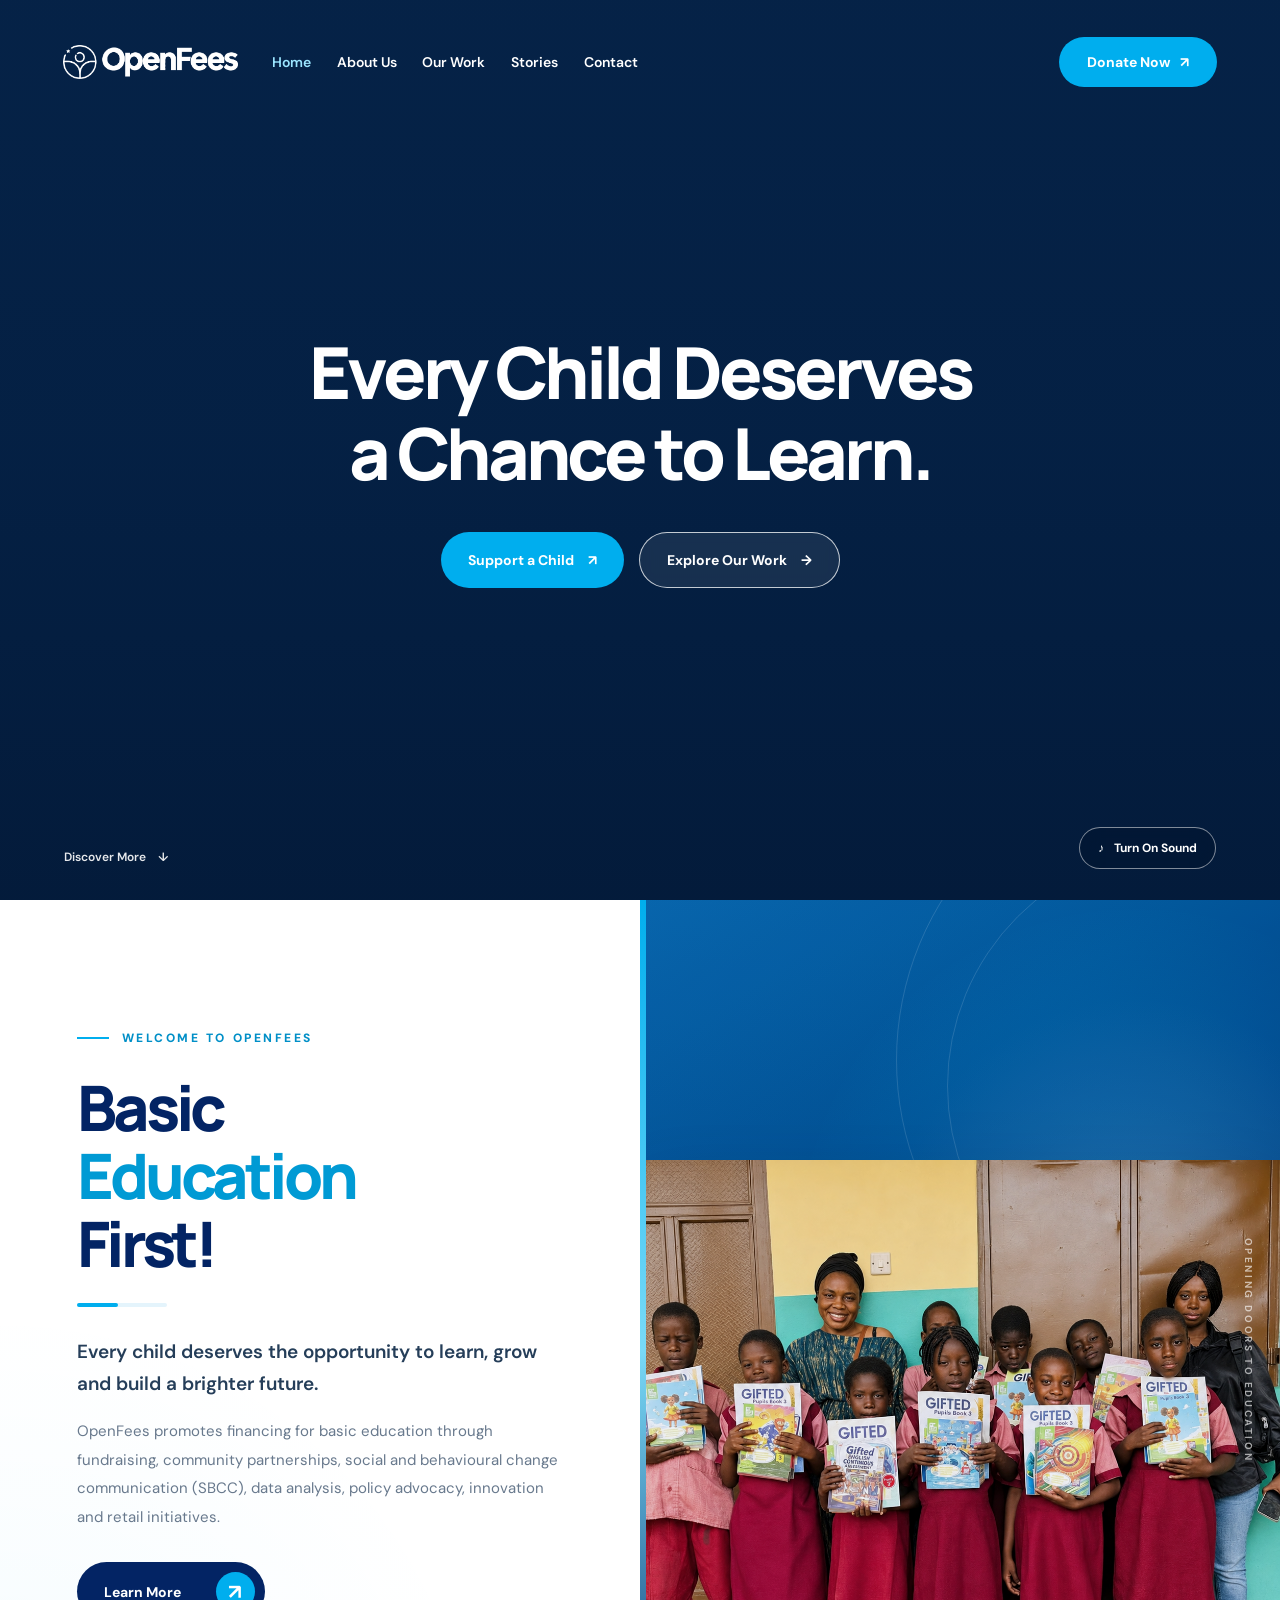
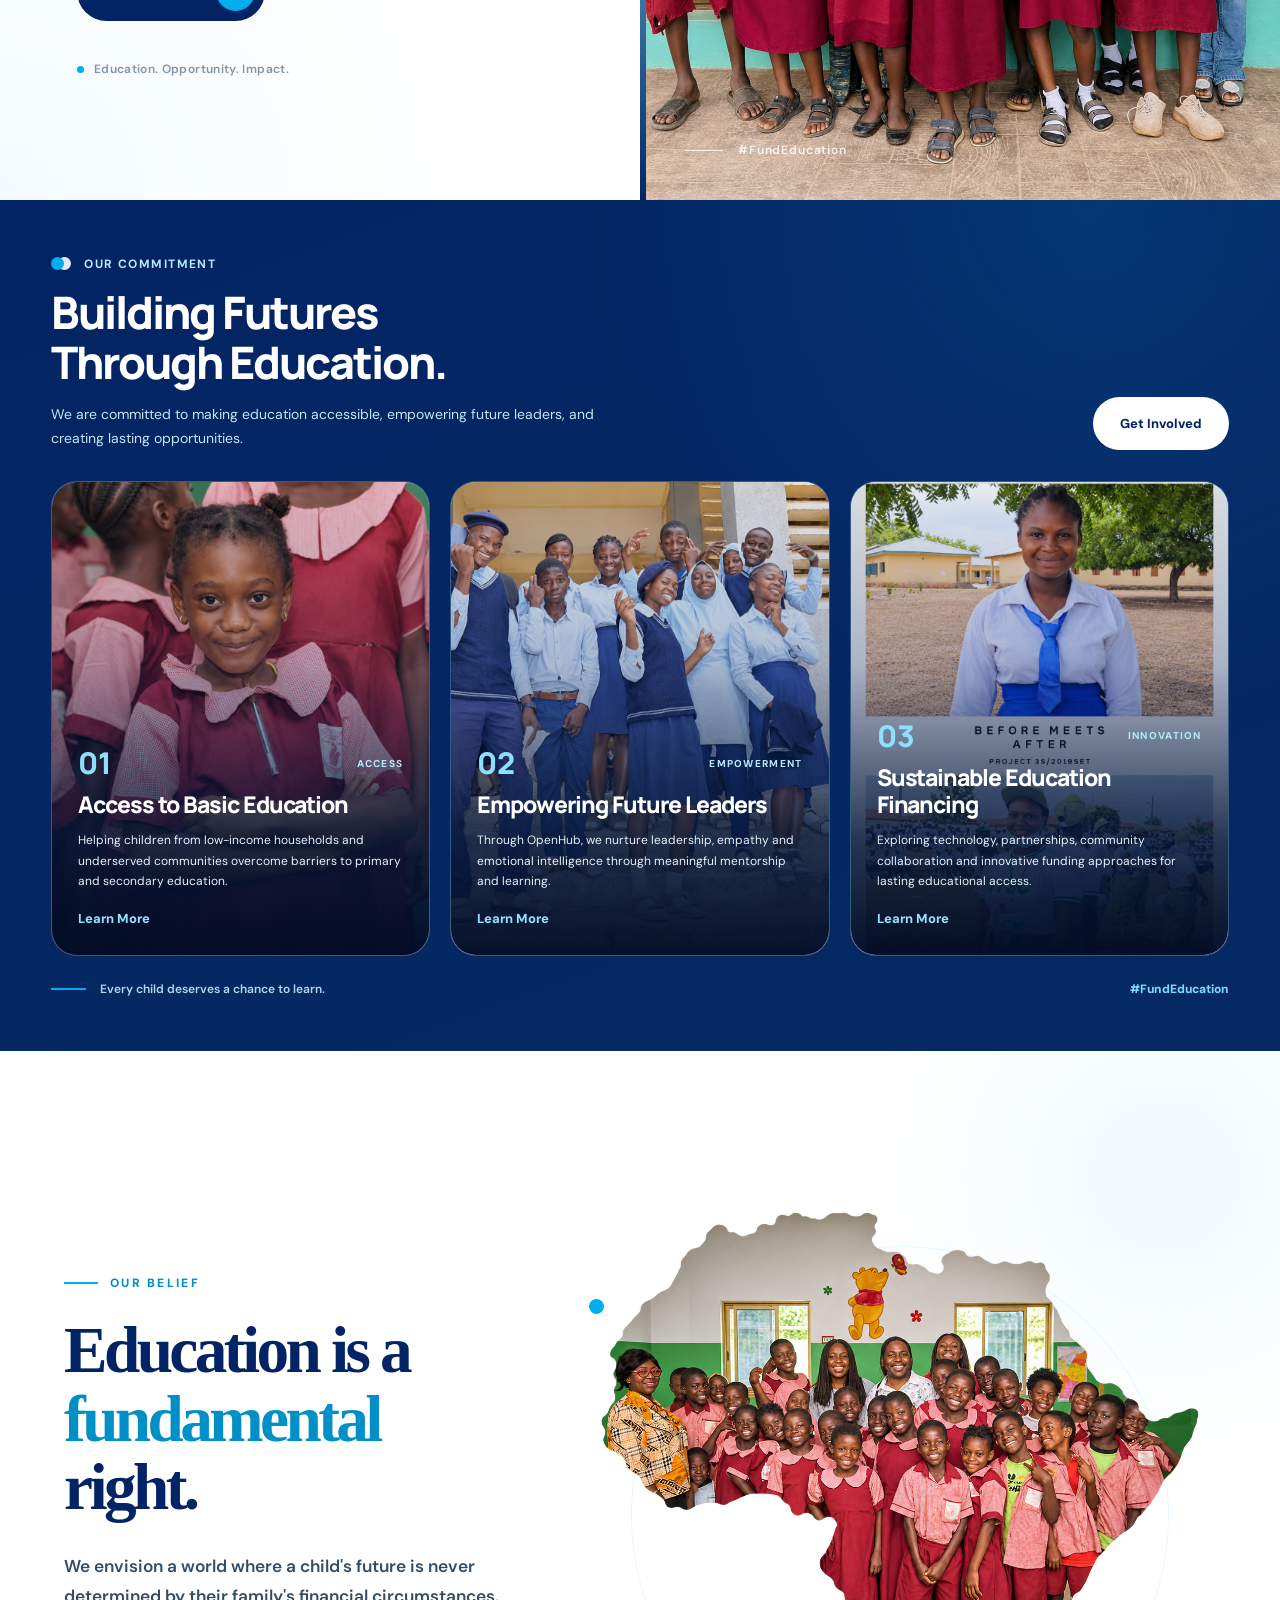
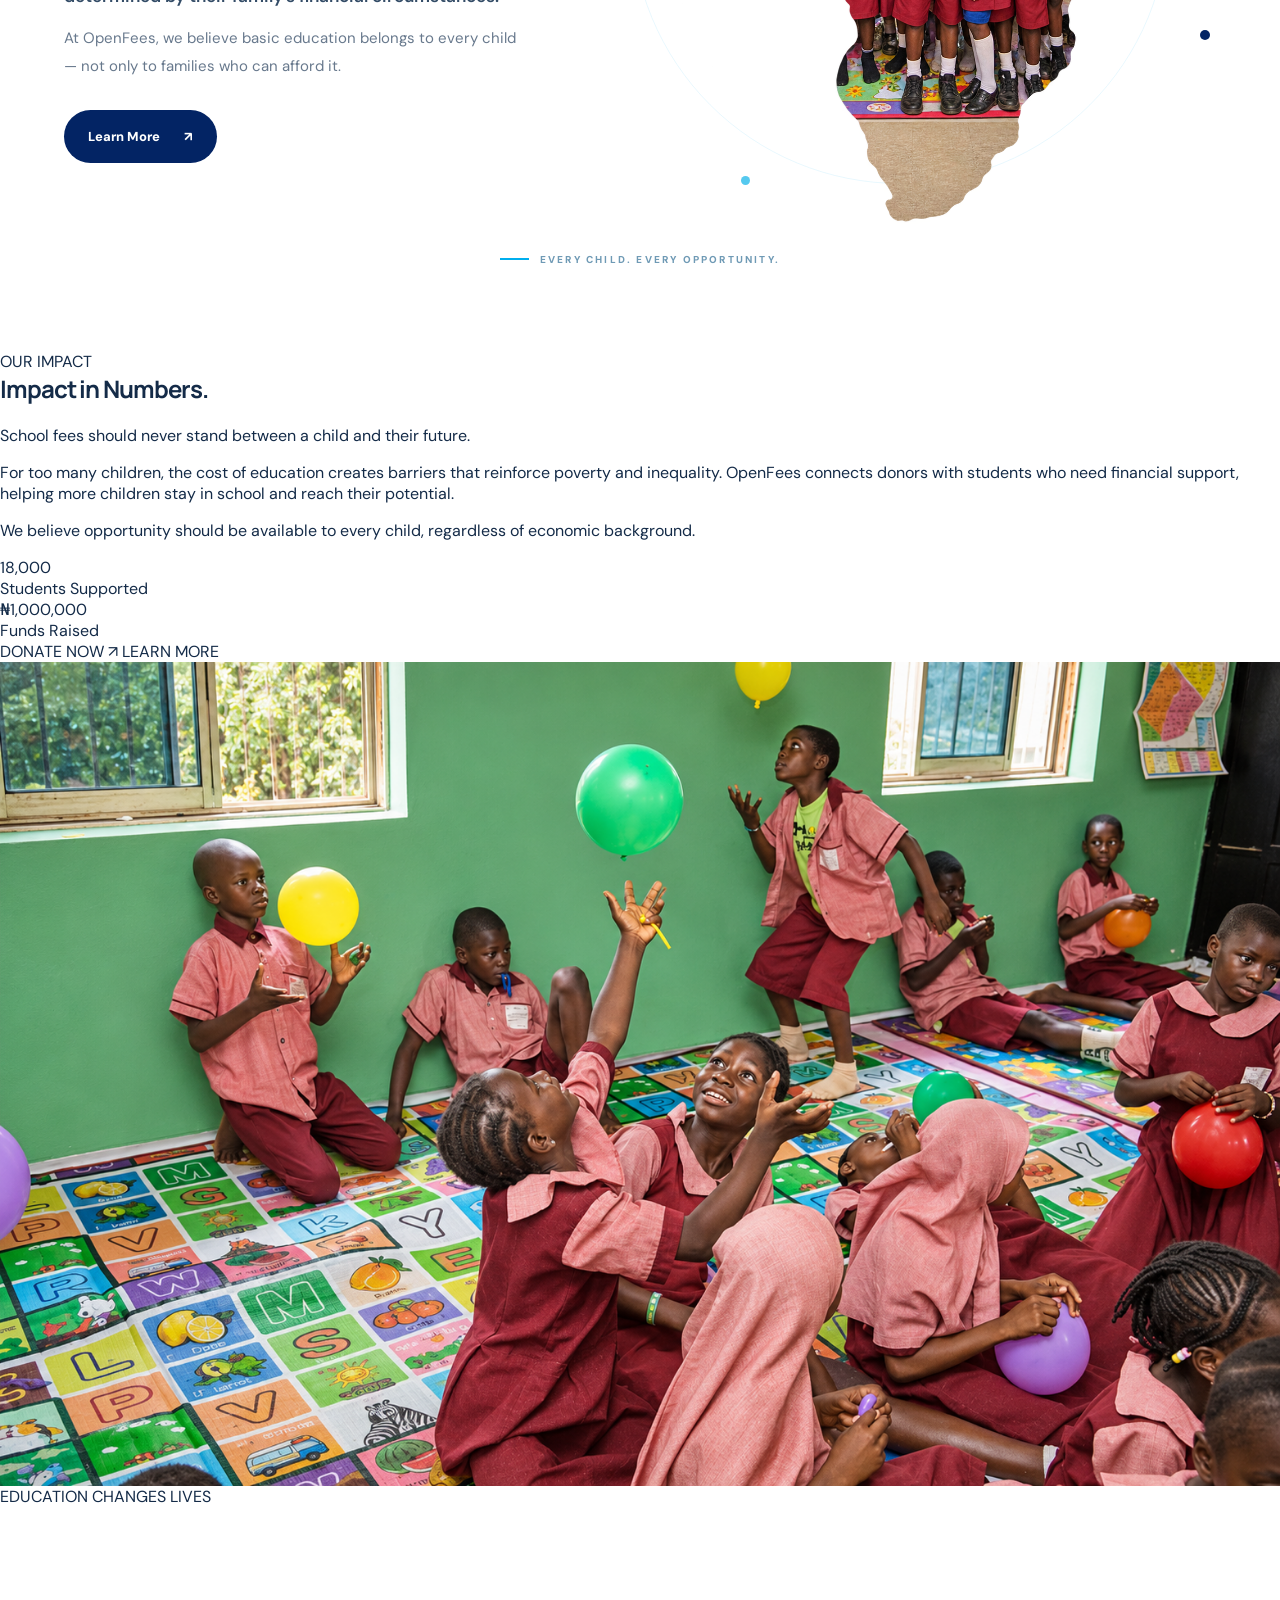
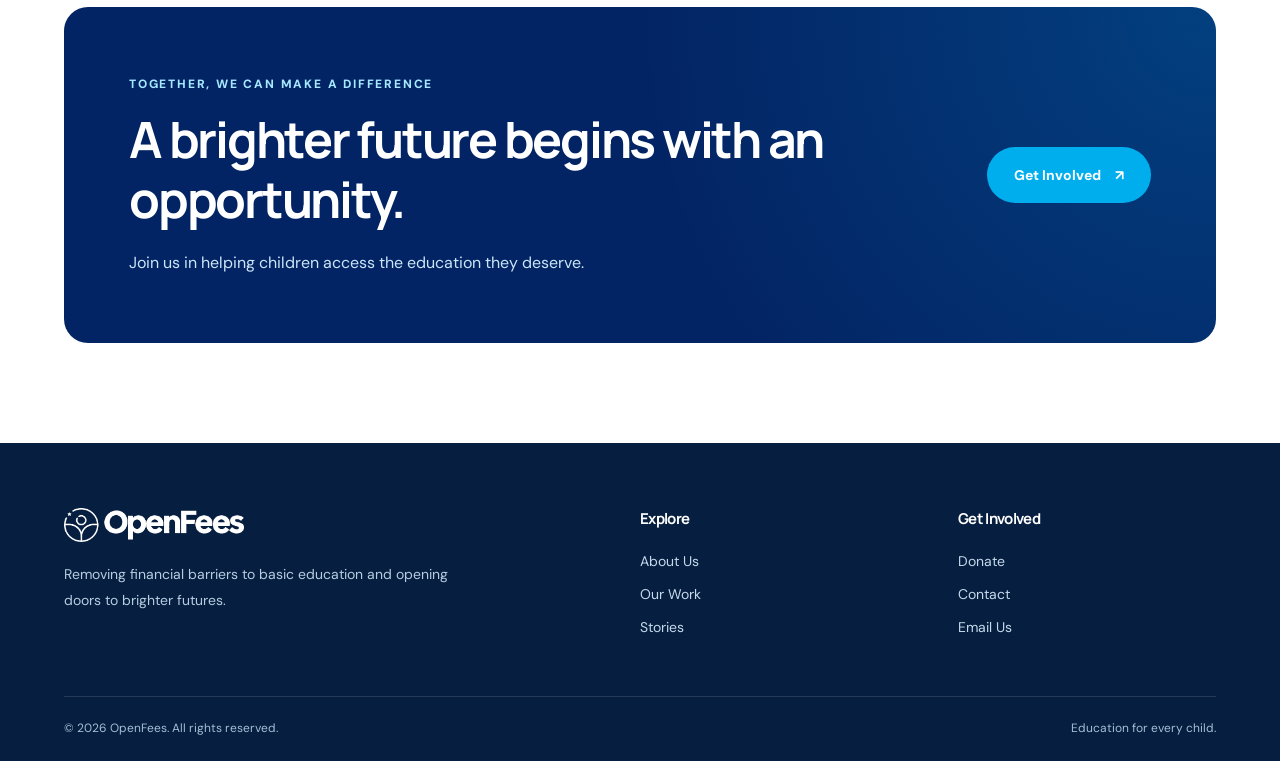
==== commit 34f41b06: "Update index.html" ====
--- a/index.html
+++ b/index.html
@@ -1,980 +1,643 @@
 
 <!DOCTYPE html>
 <html lang="en">
-
 <head>
   <meta charset="UTF-8">
-
-  <meta name="viewport"
-        content="width=device-width, initial-scale=1.0">
-
+  <meta name="viewport" content="width=device-width, initial-scale=1.0">
   <meta name="theme-color" content="#032464">
-
+  <meta name="description" content="OpenFees promotes access to basic education through funding, partnerships, advocacy and innovation.">
   <title>OpenFees | Education for Every Child</title>
 
-  <meta
-    name="description"
-    content="OpenFees promotes financing for basic education through fundraising, community partnerships, advocacy and innovation."
-  >
-
-  <!-- GOOGLE FONTS -->
-
-  <link
-    rel="preconnect"
-    href="https://fonts.googleapis.com"
-  >
-
-  <link
-    rel="preconnect"
-    href="https://fonts.gstatic.com"
-    crossorigin
-  >
-
-  <link
-    href="https://fonts.googleapis.com/css2?family=DM+Sans:wght@400;500;600;700&family=Manrope:wght@400;500;600;700;800&display=swap"
-    rel="stylesheet"
-  >
-
-  <!-- MAIN CSS -->
-
+  <link rel="preconnect" href="https://fonts.googleapis.com">
+  <link rel="preconnect" href="https://fonts.gstatic.com" crossorigin>
+  <link href="https://fonts.googleapis.com/css2?family=DM+Sans:wght@400;500;600;700&family=Manrope:wght@400;500;600;700;800&display=swap" rel="stylesheet">
   <link rel="stylesheet" href="style.css">
-
-  <!-- MAIN JS -->
-
   <script src="main.js" defer></script>
-
 </head>
 
 <body>
-
-<a href="#main" class="skip-link">
-  Skip to content
-</a>
-
-
-<!-- =======================================
-     HEADER AND NAVIGATION
-======================================= -->
-
-<header class="site-header">
-
-  <nav class="navbar" aria-label="Main navigation">
-
-    <!-- WHITE LOGO -->
-
-    <a href="index.html"
-       class="brand"
-       aria-label="OpenFees Homepage">
-
-      <img
-        src="media/Openfees-white.png"
-        alt="OpenFees Logo"
-      >
-
-    </a>
-
-    <!-- NAVIGATION LINKS -->
-
-    <ul
-      class="nav-list"
-      id="site-menu"
-      data-menu-list
-    >
-
-      <li>
-        <a href="index.html" aria-current="page">
-          Home
-        </a>
-      </li>
-
-      <li>
-        <a href="about.html">
-          About Us
-        </a>
-      </li>
-
-      <li>
-        <a href="our-work.html">
-          Our Work
-        </a>
-      </li>
-
-      <li>
-        <a href="blog.html">
-          Stories
-        </a>
-      </li>
-
-      <li>
-        <a href="contact.html">
-          Contact
-        </a>
-      </li>
-
-    </ul>
-
-    <!-- DONATE BUTTON -->
-
-    <a href="donate.html" class="nav-cta">
-      Donate Now
-      <span aria-hidden="true">&nearr;</span>
-    </a>
-
-    <!-- MOBILE MENU BUTTON -->
-
-    <button
-      class="menu-button"
-      type="button"
-      data-menu-button
-      aria-controls="site-menu"
-      aria-expanded="false"
-      aria-label="Open navigation menu"
-    >
-
-      <svg viewBox="0 0 24 24" aria-hidden="true">
-        <path d="M4 7h16M4 12h16M4 17h16"/>
-      </svg>
-
-    </button>
-
-  </nav>
-
-</header>
-
-
-<main id="main">
-
-
-  <!-- =======================================
-       SECTION 1 — VIDEO HERO
-  ======================================= -->
-
-  <section
-    class="hero"
-    aria-labelledby="hero-title"
-  >
-
-    <video
-      id="heroVideo"
-      class="hero-video"
-      autoplay
-      muted
-      loop
-      playsinline
-      preload="auto"
-      aria-hidden="true"
-    >
-
-      <source
-        src="media/header_video.mp4"
-        type="video/mp4"
-      >
-
-    </video>
-
-    <div class="hero-shade"></div>
-
-    <div class="hero-inner">
-
-      <div class="hero-content">
-
-        <h1 id="hero-title">
-
-          <span class="headline-line">
-            Every Child Deserves
-          </span>
-
-          <span class="headline-line">
-            a Chance to Learn.
-          </span>
-
-        </h1>
-
-        <div class="actions">
-
-          <a
-            href="donate.html"
-            class="button button-primary"
-          >
-
-            Support a Child
-
-            <span aria-hidden="true">
-              &nearr;
+  <a href="#main" class="skip-link">Skip to content</a>
+
+  <!-- HEADER -->
+  <header class="site-header">
+    <nav class="navbar" aria-label="Main navigation">
+
+      <a href="index.html" class="brand" aria-label="OpenFees homepage">
+        <img src="media/Openfees-white.png" alt="OpenFees Logo">
+      </a>
+
+      <ul class="nav-list" id="site-menu" data-menu-list>
+        <li><a href="index.html" aria-current="page">Home</a></li>
+        <li><a href="about.html">About Us</a></li>
+        <li><a href="our-work.html">Our Work</a></li>
+        <li><a href="blog.html">Stories</a></li>
+        <li><a href="contact.html">Contact</a></li>
+      </ul>
+
+      <a href="donate.html" class="nav-cta">
+        Donate Now <span aria-hidden="true">&nearr;</span>
+      </a>
+
+      <button
+        class="menu-button"
+        type="button"
+        data-menu-button
+        aria-controls="site-menu"
+        aria-expanded="false"
+        aria-label="Open navigation menu">
+        <svg viewBox="0 0 24 24" aria-hidden="true">
+          <path d="M4 7h16M4 12h16M4 17h16"></path>
+        </svg>
+      </button>
+
+    </nav>
+  </header>
+
+  <main id="main">
+
+    <!-- ==================================
+         SECTION 1 — VIDEO HERO
+    ================================== -->
+    <section class="hero" aria-labelledby="hero-title">
+
+      <video
+        id="heroVideo"
+        class="hero-video"
+        autoplay
+        muted
+        loop
+        playsinline
+        preload="auto"
+        aria-hidden="true">
+        <source src="media/header_video.mp4" type="video/mp4">
+      </video>
+
+      <div class="hero-shade"></div>
+
+      <div class="hero-inner">
+        <div class="hero-content">
+          <h1 id="hero-title">
+            <span class="headline-line">Every Child Deserves</span>
+            <span class="headline-line">a Chance to Learn.</span>
+          </h1>
+
+          <div class="actions">
+            <a href="donate.html" class="button button-primary">
+              Support a Child <span aria-hidden="true">&nearr;</span>
+            </a>
+
+            <a href="our-work.html" class="button button-outline">
+              Explore Our Work <span aria-hidden="true">&rarr;</span>
+            </a>
+          </div>
+        </div>
+      </div>
+
+      <a href="#welcome" class="scroll-indicator">
+        Discover More <span aria-hidden="true">&darr;</span>
+      </a>
+
+      <button
+        id="soundToggle"
+        class="sound-toggle"
+        type="button"
+        aria-label="Turn video sound on"
+        aria-pressed="false">
+        <span id="soundIcon" aria-hidden="true">♪</span>
+        <span id="soundLabel">Turn On Sound</span>
+      </button>
+
+    </section>
+
+
+    <!-- ==================================
+         SECTION 2 — WELCOME TO OPENFEES
+    ================================== -->
+    <section class="welcome-section" id="welcome" aria-labelledby="welcome-title">
+
+      <div class="welcome-layout">
+
+        <div class="welcome-content">
+          <div class="welcome-content-inner" data-reveal>
+
+            <div class="welcome-eyebrow">
+              <span class="welcome-eyebrow-line"></span>
+              WELCOME TO OPENFEES
+            </div>
+
+            <h2 id="welcome-title">
+              Basic
+              <span class="welcome-title-accent">Education</span>
+              First!
+            </h2>
+
+            <div class="welcome-accent-line">
+              <span></span>
+            </div>
+
+            <p class="welcome-lead">
+              Every child deserves the opportunity to learn,
+              grow and build a brighter future.
+            </p>
+
+            <p class="welcome-description">
+              OpenFees promotes financing for basic education
+              through fundraising, community partnerships,
+              social and behavioural change communication
+              (SBCC), data analysis, policy advocacy,
+              innovation and retail initiatives.
+            </p>
+
+            <div class="welcome-actions">
+              <a href="about.html" class="welcome-button">
+                Learn More
+                <span class="welcome-button-arrow" aria-hidden="true">&nearr;</span>
+              </a>
+            </div>
+
+            <div class="welcome-signature">
+              <span class="signature-dot"></span>
+              Education. Opportunity. Impact.
+            </div>
+
+          </div>
+        </div>
+
+        <div class="welcome-visual">
+          <div class="visual-glow" aria-hidden="true"></div>
+          <div class="visual-ring visual-ring-one" aria-hidden="true"></div>
+          <div class="visual-ring visual-ring-two" aria-hidden="true"></div>
+          <div class="visual-accent" aria-hidden="true"></div>
+
+          <div class="welcome-image-wrap">
+            <img
+              class="welcome-students"
+              src="media/Students.png"
+              alt="Students representing educational opportunity"
+              loading="lazy"
+              decoding="async">
+          </div>
+
+          <div class="visual-side-label" aria-hidden="true">
+            OPENING DOORS TO EDUCATION
+          </div>
+
+          <div class="visual-bottom-detail" aria-hidden="true">
+            <span class="visual-small-line"></span>
+            <span>#FundEducation</span>
+          </div>
+        </div>
+
+      </div>
+    </section>
+
+
+    <!-- ==================================
+         SECTION 3 — OUR COMMITMENT
+         REVERSED HOVER EFFECT
+    ================================== -->
+    <section
+      class="commitment-showcase"
+      id="our-commitment"
+      aria-labelledby="commitment-title">
+
+      <div class="commitment-wrap">
+
+        <div class="commitment-head" data-reveal>
+          <div class="commitment-head-left">
+
+            <div class="commitment-eyebrow">
+              <span class="commitment-eyebrow-dot"></span>
+              OUR COMMITMENT
+            </div>
+
+            <h2 id="commitment-title">
+              Building Futures
+              <span>Through Education.</span>
+            </h2>
+
+            <p class="commitment-introduction">
+              We are committed to making education accessible,
+              empowering future leaders, and creating lasting opportunities.
+            </p>
+
+          </div>
+
+          <a href="donate.html" class="commitment-top-btn">
+            Get Involved
+          </a>
+        </div>
+
+        <div class="commitment-grid-new">
+
+          <!-- CARD 01 -->
+          <article
+            class="commitment-card-new"
+            tabindex="0"
+            aria-label="Access to Basic Education"
+            data-commitment-card>
+
+            <div class="commitment-card-inner">
+
+              <div class="commitment-media">
+                <img
+                  src="media/student2.png"
+                  alt="Children representing access to basic education"
+                  loading="lazy"
+                  decoding="async">
+              </div>
+
+              <div class="commitment-overlay"></div>
+
+              <div class="commitment-content">
+                <div class="commitment-number-row">
+                  <span class="commitment-number-new">01</span>
+                  <span class="commitment-label">ACCESS</span>
+                </div>
+
+                <h3>Access to Basic Education</h3>
+
+                <p>
+                  Helping children from low-income households and
+                  underserved communities overcome barriers
+                  to primary and secondary education.
+                </p>
+
+                <a href="our-work.html" class="commitment-link">
+                  Learn More
+                </a>
+              </div>
+
+            </div>
+          </article>
+
+          <!-- CARD 02 -->
+          <article
+            class="commitment-card-new commitment-card-featured"
+            tabindex="0"
+            aria-label="Empowering Future Leaders"
+            data-commitment-card>
+
+            <div class="commitment-card-inner">
+
+              <div class="commitment-media">
+                <img
+                  src="media/student3.png"
+                  alt="Students representing leadership and mentorship"
+                  loading="lazy"
+                  decoding="async">
+              </div>
+
+              <div class="commitment-overlay"></div>
+
+              <div class="commitment-content">
+                <div class="commitment-number-row">
+                  <span class="commitment-number-new">02</span>
+                  <span class="commitment-label">EMPOWERMENT</span>
+                </div>
+
+                <h3>Empowering Future Leaders</h3>
+
+                <p>
+                  Through OpenHub, we nurture leadership,
+                  empathy and emotional intelligence
+                  through meaningful mentorship and learning.
+                </p>
+
+                <a href="about.html" class="commitment-link">
+                  Learn More
+                </a>
+              </div>
+
+            </div>
+          </article>
+
+          <!-- CARD 03 -->
+          <article
+            class="commitment-card-new"
+            tabindex="0"
+            aria-label="Sustainable Education Financing"
+            data-commitment-card>
+
+            <div class="commitment-card-inner">
+
+              <div class="commitment-media">
+                <img
+                  src="media/student4.png"
+                  alt="Students representing sustainable educational opportunities"
+                  loading="lazy"
+                  decoding="async">
+              </div>
+
+              <div class="commitment-overlay"></div>
+
+              <div class="commitment-content">
+                <div class="commitment-number-row">
+                  <span class="commitment-number-new">03</span>
+                  <span class="commitment-label">INNOVATION</span>
+                </div>
+
+                <h3>Sustainable Education Financing</h3>
+
+                <p>
+                  Exploring technology, partnerships, community
+                  collaboration and innovative funding approaches
+                  for lasting educational access.
+                </p>
+
+                <a href="our-work.html" class="commitment-link">
+                  Learn More
+                </a>
+              </div>
+
+            </div>
+          </article>
+
+        </div>
+
+        <div class="commitment-footer-note">
+          <span class="commitment-note-line"></span>
+          Every child deserves a chance to learn.
+          <span class="commitment-note-mark">#FundEducation</span>
+        </div>
+
+      </div>
+    </section>
+
+
+    <!-- ==================================
+         SECTION 4 — EDUCATION IS A RIGHT
+    ================================== -->
+    <section
+      class="education-right-section"
+      id="education-right"
+      aria-labelledby="education-right-title">
+
+      <div class="education-right-container">
+
+        <div class="education-right-content" data-reveal>
+
+          <div class="education-right-eyebrow">
+            <span class="education-right-line"></span>
+            OUR BELIEF
+          </div>
+
+          <h2 id="education-right-title">
+            Education is a
+            <span>fundamental</span>
+            right.
+          </h2>
+
+          <p class="education-right-description">
+            We envision a world where a child's future
+            is never determined by their family's
+            financial circumstances.
+          </p>
+
+          <p class="education-right-supporting">
+            At OpenFees, we believe basic education
+            belongs to every child — not only to
+            families who can afford it.
+          </p>
+
+          <a href="about.html" class="education-right-button">
+            Learn More
+            <span aria-hidden="true">&nearr;</span>
+          </a>
+
+        </div>
+
+        <div class="education-right-visual">
+          <span class="education-map-dot dot-one" aria-hidden="true"></span>
+          <span class="education-map-dot dot-two" aria-hidden="true"></span>
+          <span class="education-map-dot dot-three" aria-hidden="true"></span>
+
+          <img
+            src="media/map.png"
+            class="education-map-image"
+            alt="African map artwork representing equal educational opportunities"
+            loading="lazy"
+            decoding="async">
+
+          <span class="education-map-orbit" aria-hidden="true"></span>
+        </div>
+
+      </div>
+
+      <div class="education-right-bottom">
+        <span class="education-bottom-dash"></span>
+        <span>EVERY CHILD. EVERY OPPORTUNITY.</span>
+      </div>
+
+    </section>
+
+
+    <!-- ==================================
+         SECTION 5 — IMPACT IN NUMBERS
+         NEW SECTION
+    ================================== -->
+    <section
+      class="impact-section"
+      id="impact"
+      aria-labelledby="impact-title">
+
+      <div class="impact-layout">
+
+        <!-- LEFT CONTENT -->
+        <div class="impact-left">
+          <div class="impact-inner" data-reveal>
+
+            <div class="impact-eyebrow">
+              <span class="impact-eyebrow-dot"></span>
+              OUR IMPACT
+              <span class="impact-eyebrow-line"></span>
+            </div>
+
+            <h2 id="impact-title">
+              Impact
+              <span class="impact-title-blue">
+                in Numbers.
+              </span>
+            </h2>
+
+            <p class="impact-lead">
+              School fees should never stand between
+              a child and their future.
+            </p>
+
+            <p class="impact-description">
+              For too many children, the cost of education
+              creates barriers that reinforce poverty and
+              inequality. OpenFees connects donors with
+              students who need financial support, helping
+              more children stay in school and reach
+              their potential.
+            </p>
+
+            <p class="impact-description impact-description-last">
+              We believe opportunity should be available
+              to every child, regardless of economic background.
+            </p>
+
+            <!-- IMPACT STATISTICS -->
+            <div class="impact-statistics">
+
+              <div class="impact-stat">
+                <div class="impact-stat-number">
+                  18,000
+                </div>
+                <div class="impact-stat-label">
+                  Students Supported
+                </div>
+              </div>
+
+              <div class="impact-stats-divider"
+                   aria-hidden="true"></div>
+
+              <div class="impact-stat">
+                <div class="impact-stat-number">
+                  ₦1,000,000
+                </div>
+                <div class="impact-stat-label">
+                  Funds Raised
+                </div>
+              </div>
+
+            </div>
+
+            <!-- TWO CTA BUTTONS -->
+            <div class="impact-actions">
+
+              <a href="donate.html" class="impact-btn impact-btn-primary">
+                DONATE NOW
+                <span aria-hidden="true">&nearr;</span>
+              </a>
+
+              <a href="about.html" class="impact-btn impact-btn-outline">
+                LEARN MORE
+              </a>
+
+            </div>
+
+          </div>
+        </div>
+
+        <!-- RIGHT IMAGE -->
+        <div class="impact-visual">
+
+          <div class="impact-visual-glow" aria-hidden="true"></div>
+
+          <div class="impact-visual-frame">
+            <img
+              src="media/student5.png"
+              alt="Student image illustrating OpenFees educational impact"
+              class="impact-student-image"
+              loading="lazy"
+              decoding="async">
+          </div>
+
+          <div class="impact-visual-small-circle"
+               aria-hidden="true"></div>
+
+          <div class="impact-visual-large-circle"
+               aria-hidden="true"></div>
+
+          <div class="impact-visual-caption" aria-hidden="true">
+            <span></span>
+            EDUCATION CHANGES LIVES
+          </div>
+
+        </div>
+
+      </div>
+
+    </section>
+
+
+    <!-- ==================================
+         SECTION 6 — GET INVOLVED
+         EXISTING CTA
+    ================================== -->
+    <section class="section cta-section" id="get-involved">
+
+      <div class="container">
+        <div class="cta-band" data-reveal>
+
+          <div>
+            <span class="cta-kicker">
+              TOGETHER, WE CAN MAKE A DIFFERENCE
             </span>
 
+            <h2>
+              A brighter future begins
+              with an opportunity.
+            </h2>
+
+            <p>
+              Join us in helping children access
+              the education they deserve.
+            </p>
+          </div>
+
+          <a href="donate.html" class="button button-primary">
+            Get Involved
+            <span aria-hidden="true">&nearr;</span>
           </a>
 
-          <a
-            href="our-work.html"
-            class="button button-outline"
-          >
-
-            Explore Our Work
-
-            <span aria-hidden="true">
-              &rarr;
-            </span>
-
+        </div>
+      </div>
+
+    </section>
+
+  </main>
+
+
+  <!-- FOOTER -->
+  <footer class="site-footer">
+
+    <div class="container">
+
+      <div class="footer-top">
+
+        <div class="footer-brand">
+          <a href="index.html">
+            <img src="media/Openfees-white.png" alt="OpenFees Logo">
           </a>
 
-        </div>
-
+          <p>
+            Removing financial barriers to basic
+            education and opening doors to brighter futures.
+          </p>
+        </div>
+
+        <div class="footer-links">
+          <h3>Explore</h3>
+          <a href="about.html">About Us</a>
+          <a href="our-work.html">Our Work</a>
+          <a href="blog.html">Stories</a>
+        </div>
+
+        <div class="footer-links">
+          <h3>Get Involved</h3>
+          <a href="donate.html">Donate</a>
+          <a href="contact.html">Contact</a>
+          <a href="mailto:hello@openfees.org">Email Us</a>
+        </div>
+
+      </div>
+
+      <div class="footer-bottom">
+        <span>
+          &copy; <span data-current-year>2026</span>
+          OpenFees. All rights reserved.
+        </span>
+
+        <span>Education for every child.</span>
       </div>
 
     </div>
 
-    <!-- SCROLL INDICATOR -->
-
-    <a href="#welcome" class="scroll-indicator">
-
-      Discover More
-
-      <span aria-hidden="true">
-        &darr;
-      </span>
-
-    </a>
-
-    <!-- SOUND CONTROL -->
-
-    <button
-      id="soundToggle"
-      class="sound-toggle"
-      type="button"
-      aria-label="Turn video sound on"
-      aria-pressed="false"
-    >
-
-      <span id="soundIcon" aria-hidden="true">
-        ♪
-      </span>
-
-      <span id="soundLabel">
-        Turn On Sound
-      </span>
-
-    </button>
-
-  </section>
-
-
-  <!-- =======================================
-       SECTION 2 — WELCOME TO OPENFEES
-  ======================================= -->
-
-  <section
-    class="welcome-section"
-    id="welcome"
-    aria-labelledby="welcome-title"
-  >
-
-    <div class="welcome-layout">
-
-      <!-- LEFT SIDE -->
-
-      <div class="welcome-content">
-
-        <div
-          class="welcome-content-inner"
-          data-reveal
-        >
-
-          <div class="welcome-eyebrow">
-
-            <span class="welcome-eyebrow-line"></span>
-
-            WELCOME TO OPENFEES
-
-          </div>
-
-          <h2 id="welcome-title">
-
-            Basic
-
-            <span class="welcome-title-accent">
-              Education
-            </span>
-
-            First!
-
-          </h2>
-
-          <div class="welcome-accent-line">
-            <span></span>
-          </div>
-
-          <p class="welcome-lead">
-
-            Every child deserves the opportunity
-            to learn, grow and build a brighter future.
-
-          </p>
-
-          <p class="welcome-description">
-
-            OpenFees promotes financing for basic
-            education through fundraising,
-            community partnerships, social and
-            behavioural change communication (SBCC),
-            data analysis, policy advocacy,
-            innovation and retail initiatives.
-
-          </p>
-
-          <div class="welcome-actions">
-
-            <a
-              href="about.html"
-              class="welcome-button"
-            >
-
-              Learn More
-
-              <span
-                class="welcome-button-arrow"
-                aria-hidden="true"
-              >
-                &nearr;
-              </span>
-
-            </a>
-
-          </div>
-
-          <div class="welcome-signature">
-
-            <span class="signature-dot"></span>
-
-            Education. Opportunity. Impact.
-
-          </div>
-
-        </div>
-
-      </div>
-
-
-      <!-- RIGHT SIDE -->
-
-      <div class="welcome-visual">
-
-        <div
-          class="visual-glow"
-          aria-hidden="true"
-        ></div>
-
-        <div
-          class="visual-ring visual-ring-one"
-          aria-hidden="true"
-        ></div>
-
-        <div
-          class="visual-ring visual-ring-two"
-          aria-hidden="true"
-        ></div>
-
-        <div
-          class="visual-accent"
-          aria-hidden="true"
-        ></div>
-
-        <div class="welcome-image-wrap">
-
-          <img
-            class="welcome-students"
-            src="media/Students.png"
-            alt="Students representing educational opportunity"
-            loading="lazy"
-            decoding="async"
-          >
-
-        </div>
-
-        <div
-          class="visual-side-label"
-          aria-hidden="true"
-        >
-
-          OPENING DOORS TO EDUCATION
-
-        </div>
-
-        <div
-          class="visual-bottom-detail"
-          aria-hidden="true"
-        >
-
-          <span class="visual-small-line"></span>
-
-          <span>#FundEducation</span>
-
-        </div>
-
-      </div>
-
-    </div>
-
-  </section>
-
-
-  <!-- =======================================
-       SECTION 3 — OUR COMMITMENT
-       ORIGINAL REVERSED HOVER CARDS
-  ======================================= -->
-
-  <section
-    class="commitment-showcase"
-    id="our-commitment"
-    aria-labelledby="commitment-title"
-  >
-
-    <div class="commitment-wrap">
-
-      <!-- SECTION HEADING -->
-
-      <div
-        class="commitment-head"
-        data-reveal
-      >
-
-        <div class="commitment-head-left">
-
-          <div class="commitment-eyebrow">
-
-            <span class="commitment-eyebrow-dot"></span>
-
-            OUR COMMITMENT
-
-          </div>
-
-          <h2 id="commitment-title">
-
-            Building Futures
-
-            <span>
-              Through Education.
-            </span>
-
-          </h2>
-
-          <p class="commitment-introduction">
-
-            We are committed to making education
-            accessible, empowering future leaders,
-            and creating lasting opportunities.
-
-          </p>
-
-        </div>
-
-        <a
-          href="donate.html"
-          class="commitment-top-btn"
-        >
-
-          Get Involved
-
-        </a>
-
-      </div>
-
-
-      <!-- THREE COMMITMENT CARDS -->
-
-      <div class="commitment-grid-new">
-
-
-        <!-- CARD 01 -->
-
-        <article
-          class="commitment-card-new"
-          tabindex="0"
-          aria-label="Access to Basic Education"
-          data-commitment-card
-        >
-
-          <div class="commitment-card-inner">
-
-            <div class="commitment-media">
-
-              <img
-                src="media/student2.png"
-                alt="Children representing access to basic education"
-                loading="lazy"
-                decoding="async"
-              >
-
-            </div>
-
-            <div class="commitment-overlay"></div>
-
-            <div class="commitment-content">
-
-              <div class="commitment-number-row">
-
-                <span class="commitment-number-new">
-                  01
-                </span>
-
-                <span class="commitment-label">
-                  ACCESS
-                </span>
-
-              </div>
-
-              <h3>
-                Access to Basic Education
-              </h3>
-
-              <p>
-
-                Helping children from low-income
-                households and underserved
-                communities overcome barriers
-                to primary and secondary education.
-
-              </p>
-
-              <a
-                href="our-work.html"
-                class="commitment-link"
-              >
-                Learn More
-              </a>
-
-            </div>
-
-          </div>
-
-        </article>
-
-
-        <!-- CARD 02 -->
-
-        <article
-          class="commitment-card-new commitment-card-featured"
-          tabindex="0"
-          aria-label="Empowering Future Leaders"
-          data-commitment-card
-        >
-
-          <div class="commitment-card-inner">
-
-            <div class="commitment-media">
-
-              <img
-                src="media/student3.png"
-                alt="Students representing leadership and mentorship"
-                loading="lazy"
-                decoding="async"
-              >
-
-            </div>
-
-            <div class="commitment-overlay"></div>
-
-            <div class="commitment-content">
-
-              <div class="commitment-number-row">
-
-                <span class="commitment-number-new">
-                  02
-                </span>
-
-                <span class="commitment-label">
-                  EMPOWERMENT
-                </span>
-
-              </div>
-
-              <h3>
-                Empowering Future Leaders
-              </h3>
-
-              <p>
-
-                Through OpenHub, we nurture
-                leadership, empathy and emotional
-                intelligence through meaningful
-                mentorship and learning.
-
-              </p>
-
-              <a
-                href="about.html"
-                class="commitment-link"
-              >
-                Learn More
-              </a>
-
-            </div>
-
-          </div>
-
-        </article>
-
-
-        <!-- CARD 03 -->
-
-        <article
-          class="commitment-card-new"
-          tabindex="0"
-          aria-label="Sustainable Education Financing"
-          data-commitment-card
-        >
-
-          <div class="commitment-card-inner">
-
-            <div class="commitment-media">
-
-              <img
-                src="media/student4.png"
-                alt="Students representing sustainable education opportunities"
-                loading="lazy"
-                decoding="async"
-              >
-
-            </div>
-
-            <div class="commitment-overlay"></div>
-
-            <div class="commitment-content">
-
-              <div class="commitment-number-row">
-
-                <span class="commitment-number-new">
-                  03
-                </span>
-
-                <span class="commitment-label">
-                  INNOVATION
-                </span>
-
-              </div>
-
-              <h3>
-                Sustainable Education Financing
-              </h3>
-
-              <p>
-
-                Exploring technology, partnerships,
-                community collaboration and
-                innovative funding approaches
-                for lasting educational access.
-
-              </p>
-
-              <a
-                href="our-work.html"
-                class="commitment-link"
-              >
-                Learn More
-              </a>
-
-            </div>
-
-          </div>
-
-        </article>
-
-      </div>
-
-
-      <!-- COMMITMENT BOTTOM NOTE -->
-
-      <div class="commitment-footer-note">
-
-        <span class="commitment-note-line"></span>
-
-        Every child deserves a chance to learn.
-
-        <span class="commitment-note-mark">
-          #FundEducation
-        </span>
-
-      </div>
-
-    </div>
-
-  </section>
-
-
-  <!-- =======================================
-       SECTION 4 — EDUCATION IS A RIGHT
-       NEW AFRICAN MAP SECTION
-  ======================================= -->
-
-  <section
-    class="education-right-section"
-    id="education-right"
-    aria-labelledby="education-right-title"
-  >
-
-    <div class="education-right-container">
-
-      <!-- LEFT: EDITORIAL TEXT -->
-
-      <div class="education-right-content" data-reveal>
-
-        <div class="education-right-eyebrow">
-
-          <span class="education-right-line"></span>
-
-          OUR BELIEF
-
-        </div>
-
-        <h2 id="education-right-title">
-
-          Education is a
-
-          <span>
-            fundamental
-          </span>
-
-          right.
-
-        </h2>
-
-        <p class="education-right-description">
-
-          We envision a world where a child's
-          future is never determined by their
-          family's financial circumstances.
-
-        </p>
-
-        <p class="education-right-supporting">
-
-          At OpenFees, we believe basic education
-          belongs to every child — not only to
-          families who can afford it.
-
-        </p>
-
-        <a
-          href="about.html"
-          class="education-right-button"
-        >
-
-          Learn More
-
-          <span aria-hidden="true">&nearr;</span>
-
-        </a>
-
-      </div>
-
-
-      <!-- RIGHT: YOUR UPLOADED MAP IMAGE -->
-
-      <div class="education-right-visual">
-
-        <!-- Decorative blue points -->
-
-        <span
-          class="education-map-dot dot-one"
-          aria-hidden="true"
-        ></span>
-
-        <span
-          class="education-map-dot dot-two"
-          aria-hidden="true"
-        ></span>
-
-        <span
-          class="education-map-dot dot-three"
-          aria-hidden="true"
-        ></span>
-
-        <!-- map.png is used directly.
-             No extra image is generated. -->
-
-        <img
-          src="media/map.png"
-          class="education-map-image"
-          alt="African map artwork representing children and equal educational opportunities"
-          loading="lazy"
-          decoding="async"
-        >
-
-        <span
-          class="education-map-orbit"
-          aria-hidden="true"
-        ></span>
-
-      </div>
-
-    </div>
-
-    <!-- BOTTOM MESSAGE -->
-
-    <div class="education-right-bottom">
-
-      <span class="education-bottom-dash"></span>
-
-      <span>
-        EVERY CHILD. EVERY OPPORTUNITY.
-      </span>
-
-    </div>
-
-  </section>
-
-
-  <!-- =======================================
-       SECTION 5 — GET INVOLVED
-       EXISTING SECTION
-  ======================================= -->
-
-  <section
-    class="section cta-section"
-    id="get-involved"
-  >
-
-    <div class="container">
-
-      <div class="cta-band" data-reveal>
-
-        <div>
-
-          <span class="cta-kicker">
-
-            TOGETHER, WE CAN MAKE A DIFFERENCE
-
-          </span>
-
-          <h2>
-
-            A brighter future begins
-            with an opportunity.
-
-          </h2>
-
-          <p>
-
-            Join us in helping children access
-            the education they deserve.
-
-          </p>
-
-        </div>
-
-        <a
-          href="donate.html"
-          class="button button-primary"
-        >
-
-          Get Involved
-
-          <span aria-hidden="true">
-            &nearr;
-          </span>
-
-        </a>
-
-      </div>
-
-    </div>
-
-  </section>
-
-</main>
-
-
-<!-- =======================================
-     FOOTER
-======================================= -->
-
-<footer class="site-footer">
-
-  <div class="container">
-
-    <div class="footer-top">
-
-      <div class="footer-brand">
-
-        <a href="index.html">
-
-          <img
-            src="media/Openfees-white.png"
-            alt="OpenFees Logo"
-          >
-
-        </a>
-
-        <p>
-
-          Removing financial barriers to basic
-          education and opening doors to
-          brighter futures.
-
-        </p>
-
-      </div>
-
-
-      <div class="footer-links">
-
-        <h3>Explore</h3>
-
-        <a href="about.html">
-          About Us
-        </a>
-
-        <a href="our-work.html">
-          Our Work
-        </a>
-
-        <a href="blog.html">
-          Stories
-        </a>
-
-      </div>
-
-
-      <div class="footer-links">
-
-        <h3>Get Involved</h3>
-
-        <a href="donate.html">
-          Donate
-        </a>
-
-        <a href="contact.html">
-          Contact
-        </a>
-
-        <a href="mailto:hello@openfees.org">
-          Email Us
-        </a>
-
-      </div>
-
-    </div>
-
-
-    <div class="footer-bottom">
-
-      <span>
-
-        &copy;
-        <span data-current-year>2026</span>
-        OpenFees. All rights reserved.
-
-      </span>
-
-      <span>
-        Education for every child.
-      </span>
-
-    </div>
-
-  </div>
-
-</footer>
+  </footer>
 
 </body>
 </html>
--- a/style.css
+++ b/style.css
@@ -12,7 +12,7 @@
   --muted: #68798D;
   --offwhite: #F7FAFC;
   --border: #E0ECF5;
-  --shadow: 0 18px 55px rgba(3,36,100,.1);
+  --shadow: 0 18px 55px rgba(3,36,100,.10);
 }
 
 *,
@@ -27,8 +27,8 @@
 
 body {
   margin: 0;
+  color: var(--ink);
   background: var(--white);
-  color: var(--ink);
   font-family: "DM Sans", Arial, sans-serif;
   -webkit-font-smoothing: antialiased;
 }
@@ -73,8 +73,8 @@
   z-index: 1000;
   padding: 12px 16px;
   border-radius: 9px;
+  color: var(--navy);
   background: white;
-  color: var(--navy);
 }
 
 .skip-link:focus {
@@ -341,7 +341,7 @@
 }
 
 /* ==========================================
-   SECTION 2 — WELCOME
+   SECTION 2 — WELCOME TO OPENFEES
 ========================================== */
 
 .welcome-section {
@@ -650,7 +650,7 @@
 }
 
 /* ==========================================
-   SECTION 3 — REVERSED COMMITMENT CARDS
+   SECTION 3 — COMMITMENT HOVER CARDS
 ========================================== */
 
 .commitment-showcase {
@@ -743,7 +743,7 @@
   transform: translateY(-2px);
 }
 
-/* THREE-COLUMN LAYOUT */
+/* THREE CARD GRID */
 
 .commitment-grid-new {
   display: grid;
@@ -751,7 +751,7 @@
   gap: 20px;
 }
 
-/* ALL CARDS DEFAULT TO FULL PHOTO */
+/* DEFAULT — FULL PHOTO */
 
 .commitment-card-new {
   --expanded-bg: #E6F5FC;
@@ -794,8 +794,6 @@
   width: 100%;
 }
 
-/* IMAGE FILLS ENTIRE CARD INITIALLY */
-
 .commitment-media {
   position: absolute;
   z-index: 0;
@@ -813,7 +811,6 @@
 }
 
 .commitment-media img {
-  display: block;
   width: 100%;
   height: 100%;
   object-fit: cover;
@@ -822,8 +819,6 @@
     transform .6s ease,
     object-position .5s ease;
 }
-
-/* DARK GRADIENT IN THE NORMAL STATE */
 
 .commitment-overlay {
   position: absolute;
@@ -841,7 +836,7 @@
   transition: opacity .4s ease;
 }
 
-/* TEXT SITS ON TOP OF PHOTO INITIALLY */
+/* TEXT OVER PHOTO */
 
 .commitment-content {
   position: absolute;
@@ -911,13 +906,7 @@
   text-underline-offset: 4px;
 }
 
-/* ==========================================
-   HOVER: REVEAL TEXT AT TOP AND
-   REFRAME IMAGE AT BOTTOM
-========================================== */
-
-/* Keep the image INSIDE the same card.
-   No photo overlaps, no card reflow. */
+/* HOVER: TEXT ABOVE, FRAMED PHOTO BELOW */
 
 .commitment-card-new:hover .commitment-media,
 .commitment-card-new:focus-within .commitment-media,
@@ -929,9 +918,6 @@
   border-radius: 17px;
 }
 
-/* Contain entire image on hover to
-   preserve students' heads and faces. */
-
 .commitment-card-new:hover .commitment-media img,
 .commitment-card-new:focus-within .commitment-media img,
 .commitment-card-new:focus-visible .commitment-media img,
@@ -941,17 +927,12 @@
   transform: scale(1);
 }
 
-/* Remove gradient after converting
-   to a framed photograph. */
-
 .commitment-card-new:hover .commitment-overlay,
 .commitment-card-new:focus-within .commitment-overlay,
 .commitment-card-new:focus-visible .commitment-overlay,
 .commitment-card-new.is-expanded .commitment-overlay {
   opacity: 0;
 }
-
-/* Move content to the top. */
 
 .commitment-card-new:hover .commitment-content,
 .commitment-card-new:focus-within .commitment-content,
@@ -962,8 +943,6 @@
   padding: 27px 25px 15px;
   color: var(--expanded-text);
 }
-
-/* Change all content to dark navy */
 
 .commitment-card-new:hover .commitment-number-new,
 .commitment-card-new:hover .commitment-label,
@@ -988,8 +967,6 @@
   color: #032464;
 }
 
-/* BOTTOM CAPTION */
-
 .commitment-footer-note {
   display: flex;
   align-items: center;
@@ -1012,8 +989,239 @@
   font-weight: 800;
 }
 
+
 /* ==========================================
-   SECTION 4 — GET INVOLVED
+   SECTION 4 — EDUCATION IS A RIGHT
+   NEW AFRICAN MAP SECTION
+========================================== */
+
+.education-right-section {
+  position: relative;
+  display: flex;
+  flex-direction: column;
+  justify-content: center;
+  min-height: 100svh;
+  padding: 75px 0 34px;
+  overflow: hidden;
+  background: #FFFFFF;
+  isolation: isolate;
+}
+
+/* Soft faint accents like the reference */
+
+.education-right-section::before {
+  content: "";
+  position: absolute;
+  top: -180px;
+  right: -190px;
+  width: 610px;
+  height: 610px;
+  border-radius: 50%;
+  background: radial-gradient(
+    circle,
+    rgba(0,174,238,.055),
+    rgba(0,174,238,0) 70%
+  );
+  pointer-events: none;
+}
+
+.education-right-container {
+  position: relative;
+  z-index: 2;
+  display: grid;
+  grid-template-columns: minmax(0,.85fr) minmax(0,1.15fr);
+  align-items: center;
+  gap: clamp(20px,4vw,70px);
+  width: min(1380px,90%);
+  min-height: 620px;
+  margin-inline: auto;
+}
+
+/* LEFT COLUMN */
+
+.education-right-content {
+  position: relative;
+  z-index: 3;
+  max-width: 560px;
+  padding: 20px 0;
+}
+
+.education-right-eyebrow {
+  display: inline-flex;
+  align-items: center;
+  gap: 12px;
+  margin-bottom: 25px;
+  color: var(--blue-dark);
+  font-size: 12px;
+  font-weight: 800;
+  letter-spacing: .19em;
+}
+
+.education-right-line {
+  width: 34px;
+  height: 2px;
+  background: var(--blue);
+}
+
+.education-right-content h2 {
+  max-width: 610px;
+  margin-bottom: 29px;
+  color: var(--navy);
+  font-family: Georgia, "Times New Roman", serif;
+  font-size: clamp(48px,5.1vw,79px);
+  font-weight: 700;
+  line-height: 1.05;
+  letter-spacing: -.055em;
+}
+
+.education-right-content h2 span {
+  display: block;
+  color: #008FC7;
+}
+
+.education-right-description {
+  max-width: 475px;
+  margin-bottom: 14px;
+  color: #334C67;
+  font-size: clamp(16px,1.35vw,18px);
+  font-weight: 600;
+  line-height: 1.75;
+}
+
+.education-right-supporting {
+  max-width: 470px;
+  margin-bottom: 29px;
+  color: var(--muted);
+  font-size: 15px;
+  line-height: 1.85;
+}
+
+.education-right-button {
+  display: inline-flex;
+  align-items: center;
+  justify-content: center;
+  gap: 24px;
+  min-height: 53px;
+  padding: 15px 24px;
+  border-radius: 50px;
+  background: var(--navy);
+  color: white;
+  font-size: 13px;
+  font-weight: 800;
+  transition:
+    transform .25s ease,
+    background .25s ease,
+    box-shadow .25s ease;
+}
+
+.education-right-button:hover {
+  background: #07509A;
+  transform: translateY(-3px);
+  box-shadow: 0 15px 35px rgba(3,36,100,.16);
+}
+
+/* RIGHT COLUMN — MAP ARTWORK */
+
+.education-right-visual {
+  position: relative;
+  display: flex;
+  align-items: center;
+  justify-content: center;
+  min-width: 0;
+  height: min(75vh,710px);
+  min-height: 520px;
+}
+
+/* The original map image is preserved.
+   Contain prevents any artwork cropping. */
+
+.education-map-image {
+  position: relative;
+  z-index: 2;
+  display: block;
+  width: 100%;
+  height: 100%;
+  object-fit: contain;
+  object-position: center;
+  filter: none;
+  transition: transform .65s ease;
+}
+
+.education-right-visual:hover .education-map-image {
+  transform: scale(1.025);
+}
+
+/* Small floating circles */
+
+.education-map-dot {
+  position: absolute;
+  z-index: 3;
+  display: block;
+  width: 12px;
+  height: 12px;
+  border-radius: 50%;
+  pointer-events: none;
+}
+
+.dot-one {
+  top: 18%;
+  left: 1%;
+  background: var(--blue);
+  width: 15px;
+  height: 15px;
+}
+
+.dot-two {
+  top: 67%;
+  right: 1%;
+  background: #032464;
+  width: 10px;
+  height: 10px;
+}
+
+.dot-three {
+  bottom: 10%;
+  left: 25%;
+  background: #55C9EF;
+  width: 9px;
+  height: 9px;
+}
+
+.education-map-orbit {
+  position: absolute;
+  z-index: 0;
+  width: min(85%,590px);
+  aspect-ratio: 1;
+  border: 1px solid rgba(0,174,238,.09);
+  border-radius: 50%;
+  pointer-events: none;
+}
+
+/* BOTTOM SECTION DETAIL */
+
+.education-right-bottom {
+  position: relative;
+  z-index: 3;
+  display: flex;
+  align-items: center;
+  justify-content: center;
+  gap: 11px;
+  margin: 0 auto;
+  color: #6F9AB5;
+  font-size: 10px;
+  font-weight: 800;
+  letter-spacing: .22em;
+}
+
+.education-bottom-dash {
+  width: 29px;
+  height: 2px;
+  background: var(--blue);
+}
+
+
+/* ==========================================
+   SECTION 5 — GET INVOLVED
 ========================================== */
 
 .section {
@@ -1069,6 +1277,7 @@
   flex-shrink: 0;
 }
 
+
 /* ==========================================
    OTHER PAGE SHARED STYLES
 ========================================== */
@@ -1318,6 +1527,7 @@
 ========================================== */
 
 @media (max-width: 1024px) {
+
   .navbar {
     gap: 18px;
   }
@@ -1371,10 +1581,19 @@
     font-size: 11px;
   }
 
-  .commitment-card-new:hover .commitment-content,
-  .commitment-card-new:focus-within .commitment-content,
-  .commitment-card-new.is-expanded .commitment-content {
-    padding: 20px;
+  /* NEW SECTION */
+
+  .education-right-container {
+    width: 92%;
+    gap: 20px;
+  }
+
+  .education-right-content h2 {
+    font-size: clamp(42px,5.2vw,65px);
+  }
+
+  .education-right-visual {
+    min-height: 440px;
   }
 
   .split-section {
@@ -1391,6 +1610,7 @@
 ========================================== */
 
 @media (max-width: 850px) {
+
   .site-header {
     padding: 15px 0;
   }
@@ -1461,7 +1681,7 @@
     background: rgba(2,20,48,.57);
   }
 
-  /* Welcome becomes stacked */
+  /* WELCOME */
 
   .welcome-section,
   .welcome-layout {
@@ -1488,7 +1708,7 @@
     min-height: 560px;
   }
 
-  /* Commitment: 2 cards per row */
+  /* COMMITMENT */
 
   .commitment-showcase {
     padding: 75px 0;
@@ -1512,6 +1732,40 @@
     height: 470px;
   }
 
+  /* EDUCATION RIGHT */
+
+  .education-right-section {
+    min-height: auto;
+    padding: 85px 0 35px;
+  }
+
+  .education-right-container {
+    grid-template-columns: 1fr;
+    gap: 15px;
+    min-height: auto;
+    width: 88%;
+  }
+
+  .education-right-content {
+    max-width: 690px;
+    padding: 0;
+  }
+
+  .education-right-content h2 {
+    max-width: 650px;
+    font-size: clamp(44px,7vw,67px);
+  }
+
+  .education-right-visual {
+    height: 510px;
+    min-height: 0;
+    width: 100%;
+  }
+
+  .education-right-bottom {
+    margin-top: 12px;
+  }
+
   .cta-band {
     flex-direction: column;
     align-items: flex-start;
@@ -1537,10 +1791,11 @@
 }
 
 /* ==========================================
-   MOBILE
+   SMALL MOBILE
 ========================================== */
 
 @media (max-width: 600px) {
+
   .brand img {
     width: 115px;
   }
@@ -1627,7 +1882,7 @@
     bottom: 22px;
   }
 
-  /* One commitment card per row */
+  /* COMMITMENT */
 
   .commitment-showcase {
     padding: 60px 0;
@@ -1669,6 +1924,49 @@
     margin-left: 0;
   }
 
+  /* EDUCATION RIGHT */
+
+  .education-right-section {
+    padding: 75px 0 30px;
+  }
+
+  .education-right-container {
+    width: 88%;
+    gap: 10px;
+  }
+
+  .education-right-eyebrow {
+    margin-bottom: 22px;
+    font-size: 11px;
+  }
+
+  .education-right-content h2 {
+    font-size: clamp(43px,11vw,58px);
+    margin-bottom: 24px;
+  }
+
+  .education-right-description {
+    font-size: 16px;
+  }
+
+  .education-right-supporting {
+    font-size: 14px;
+    margin-bottom: 27px;
+  }
+
+  .education-right-visual {
+    height: 385px;
+  }
+
+  .education-map-dot {
+    transform: scale(.7);
+  }
+
+  .education-right-bottom {
+    font-size: 9px;
+    letter-spacing: .12em;
+  }
+
   .section {
     padding: 70px 0;
   }
@@ -1691,6 +1989,7 @@
 ========================================== */
 
 @media (min-width: 851px) and (max-height: 760px) {
+
   .welcome-content {
     padding-top: 32px;
     padding-bottom: 32px;
@@ -1774,13 +2073,49 @@
   .commitment-card-new.is-expanded .commitment-media {
     height: 40%;
   }
+
+  /* NEW SECTION FITS SHORT SCREENS */
+
+  .education-right-section {
+    padding: 35px 0 20px;
+  }
+
+  .education-right-container {
+    min-height: 0;
+  }
+
+  .education-right-content h2 {
+    font-size: clamp(43px,4.4vw,65px);
+    margin-bottom: 18px;
+  }
+
+  .education-right-eyebrow {
+    margin-bottom: 17px;
+  }
+
+  .education-right-description {
+    font-size: 15px;
+    line-height: 1.55;
+  }
+
+  .education-right-supporting {
+    font-size: 13px;
+    line-height: 1.6;
+    margin-bottom: 22px;
+  }
+
+  .education-right-visual {
+    height: min(76vh,600px);
+    min-height: 0;
+  }
 }
 
 /* ==========================================
-   REDUCED MOTION
+   ACCESSIBILITY
 ========================================== */
 
 @media (prefers-reduced-motion: reduce) {
+
   html {
     scroll-behavior: auto;
   }
@@ -1801,4 +2136,8 @@
   .commitment-card-new.is-expanded {
     transform: none;
   }
-}
+
+  .education-right-visual:hover .education-map-image {
+    transform: none;
+  }
+}
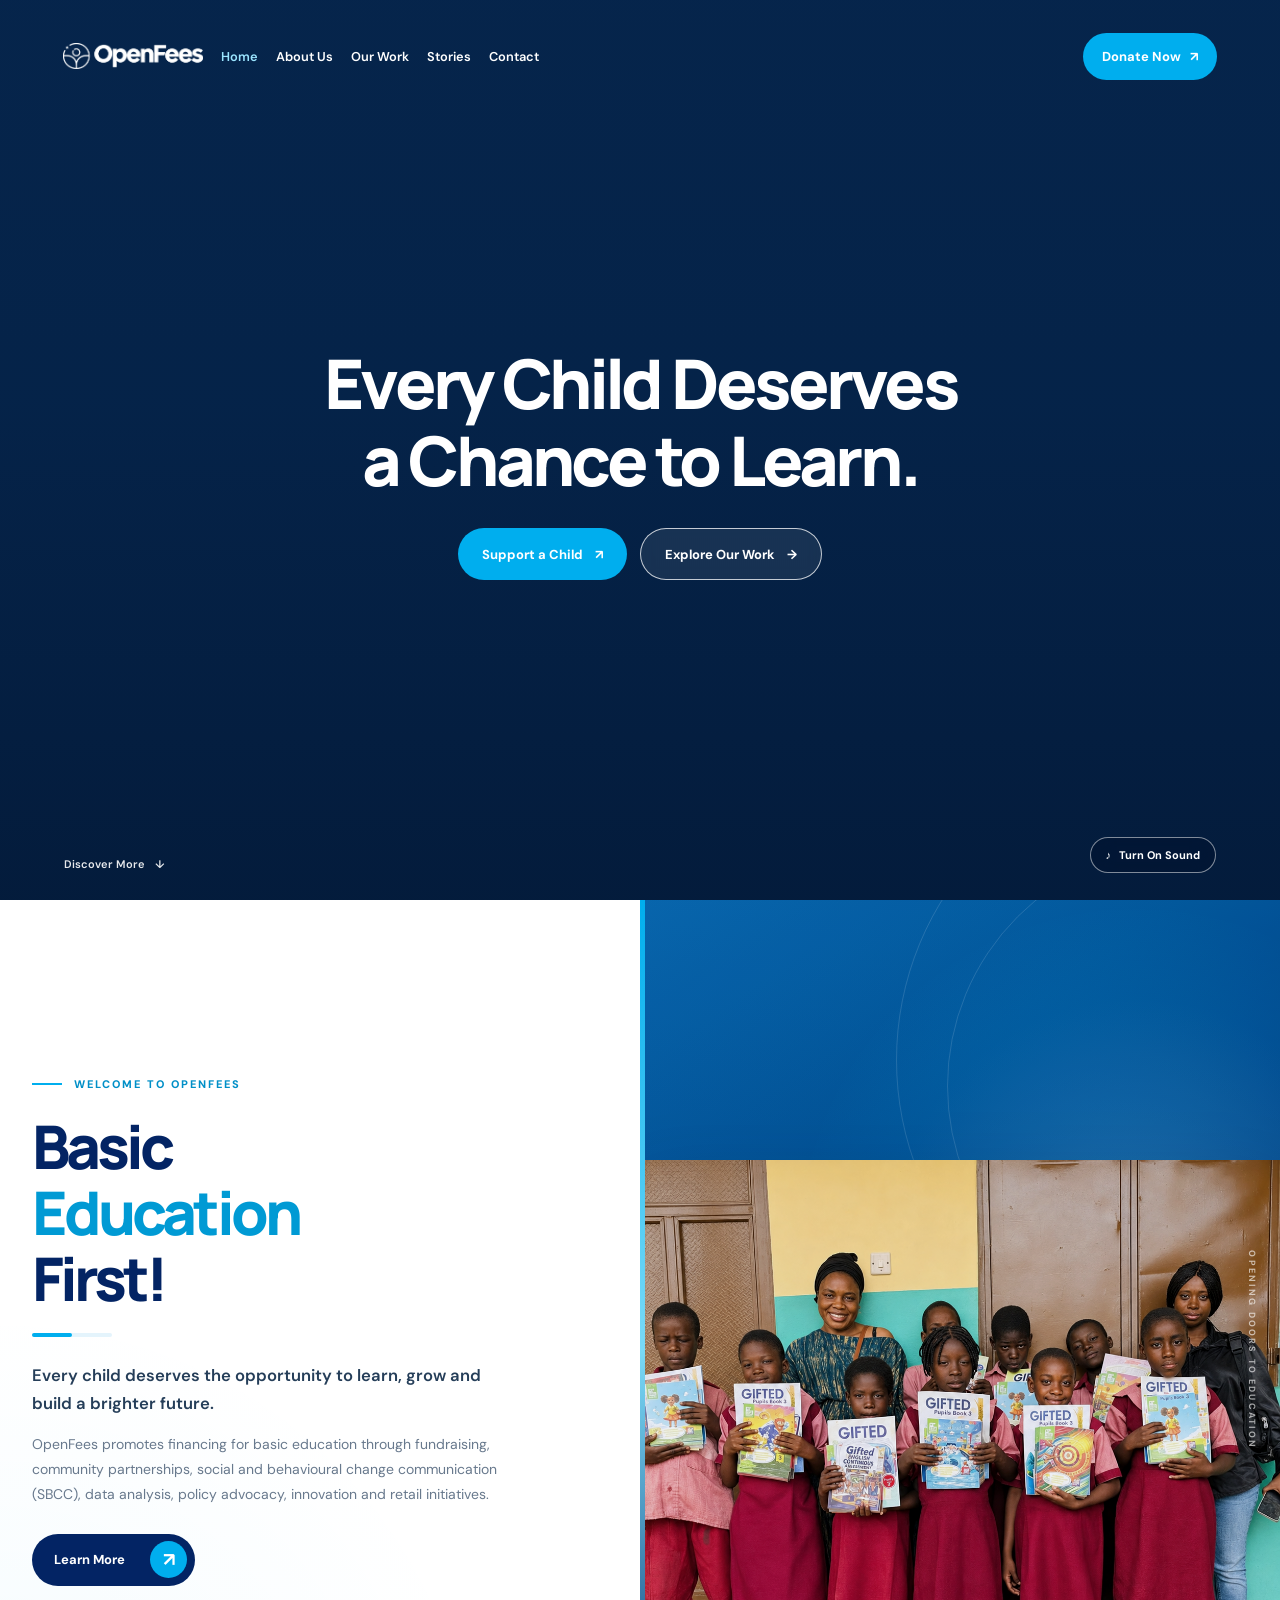
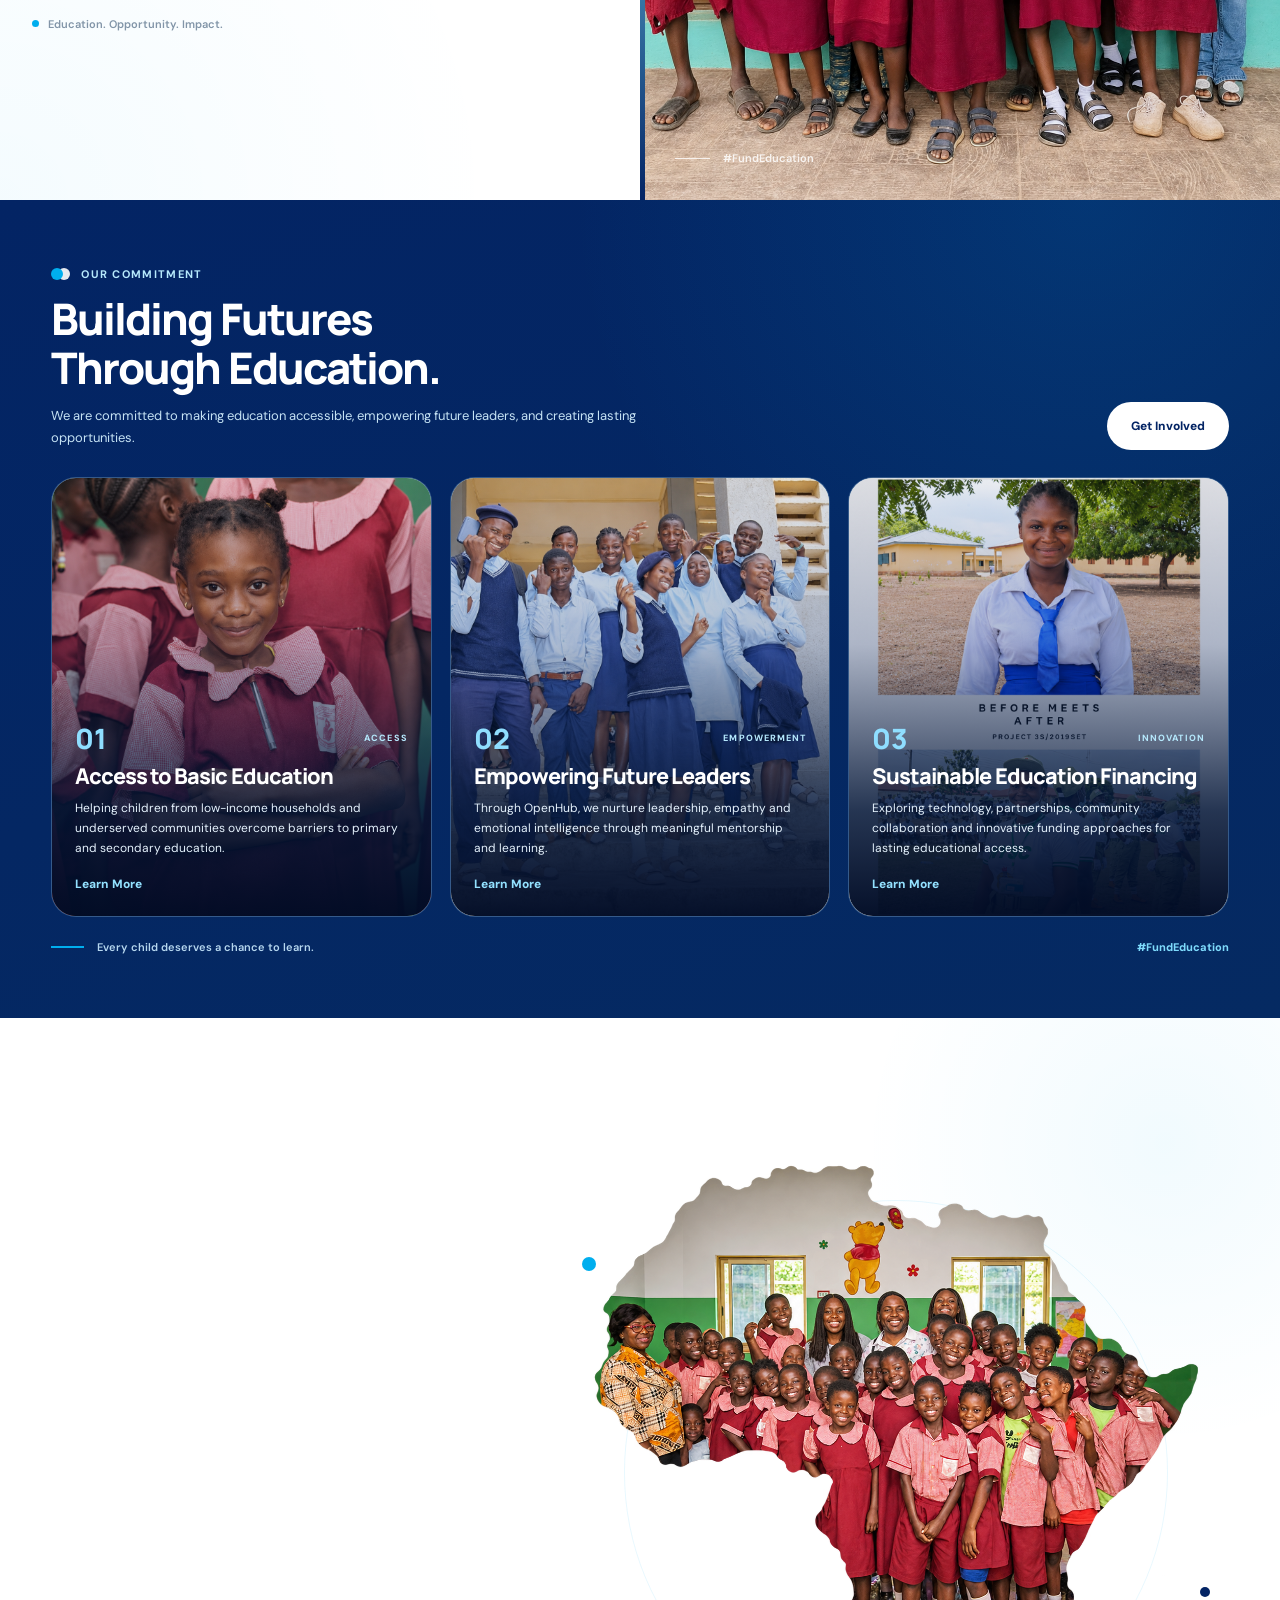
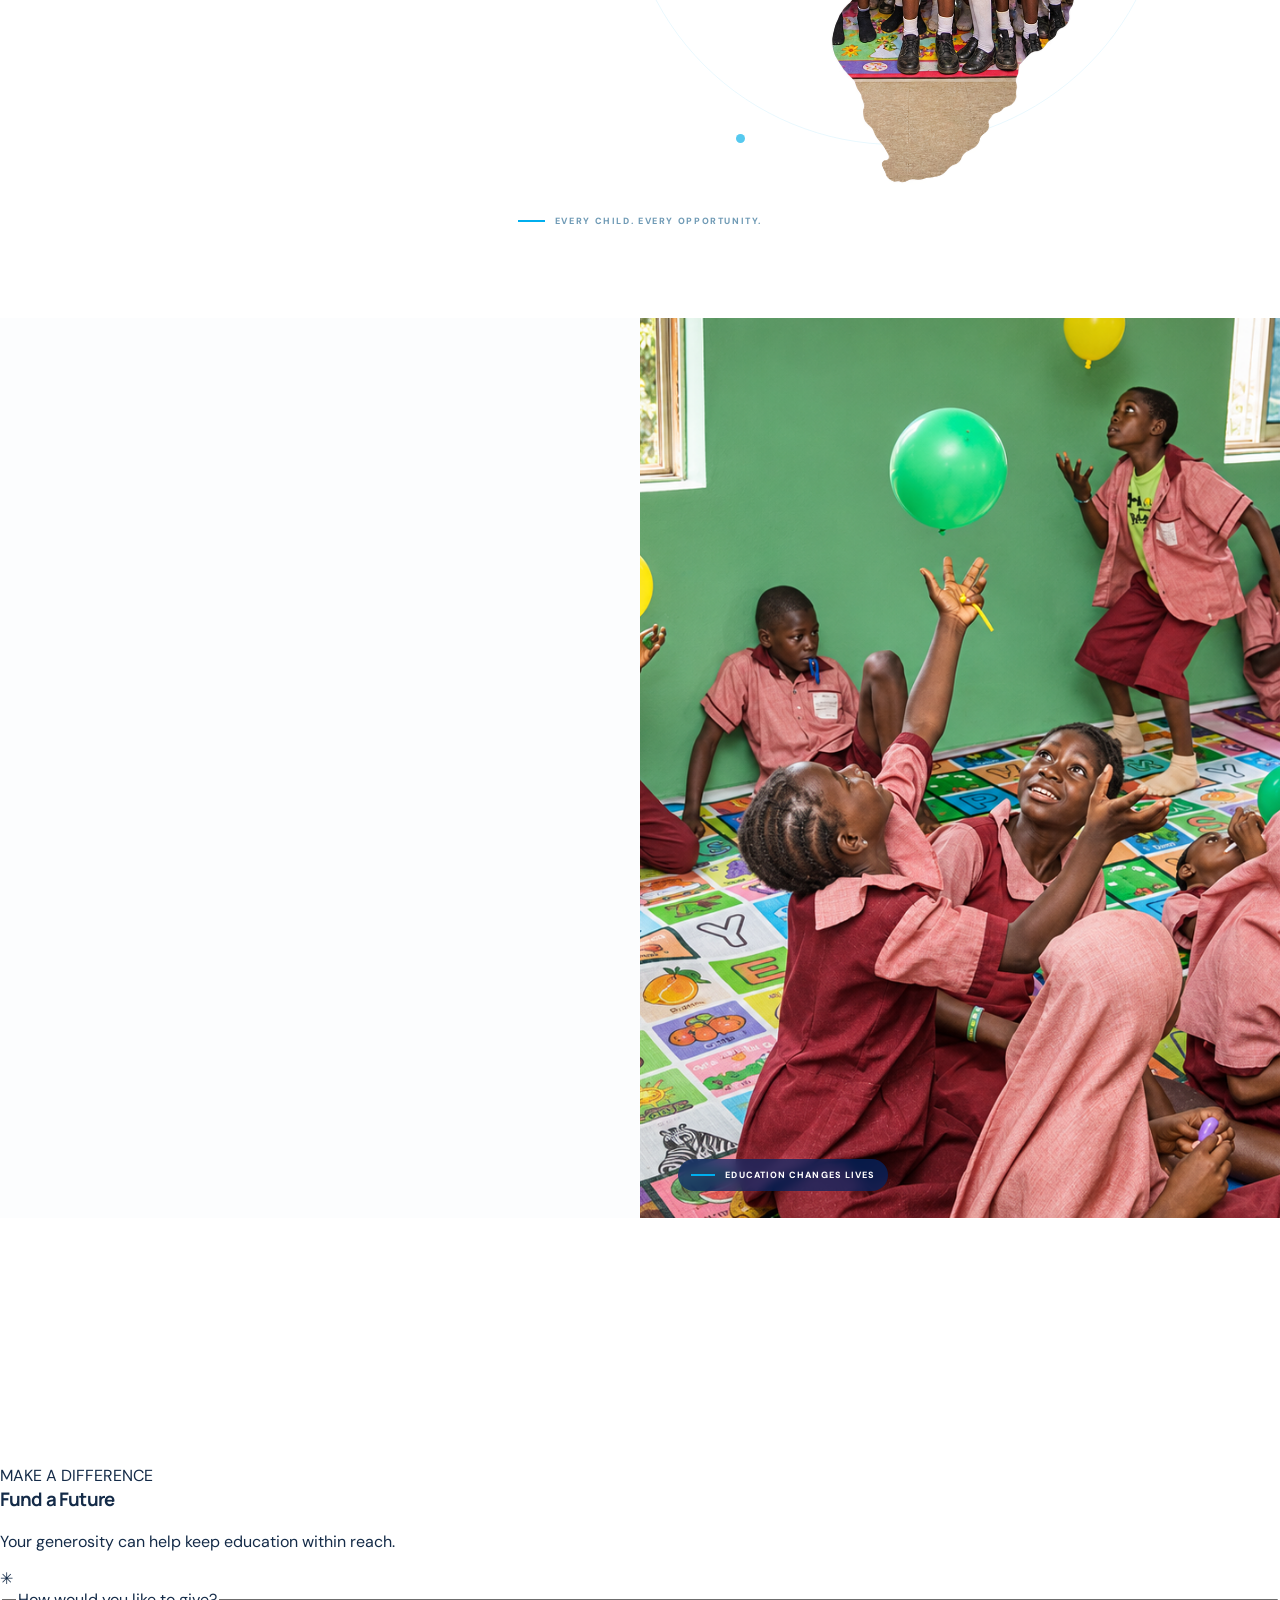
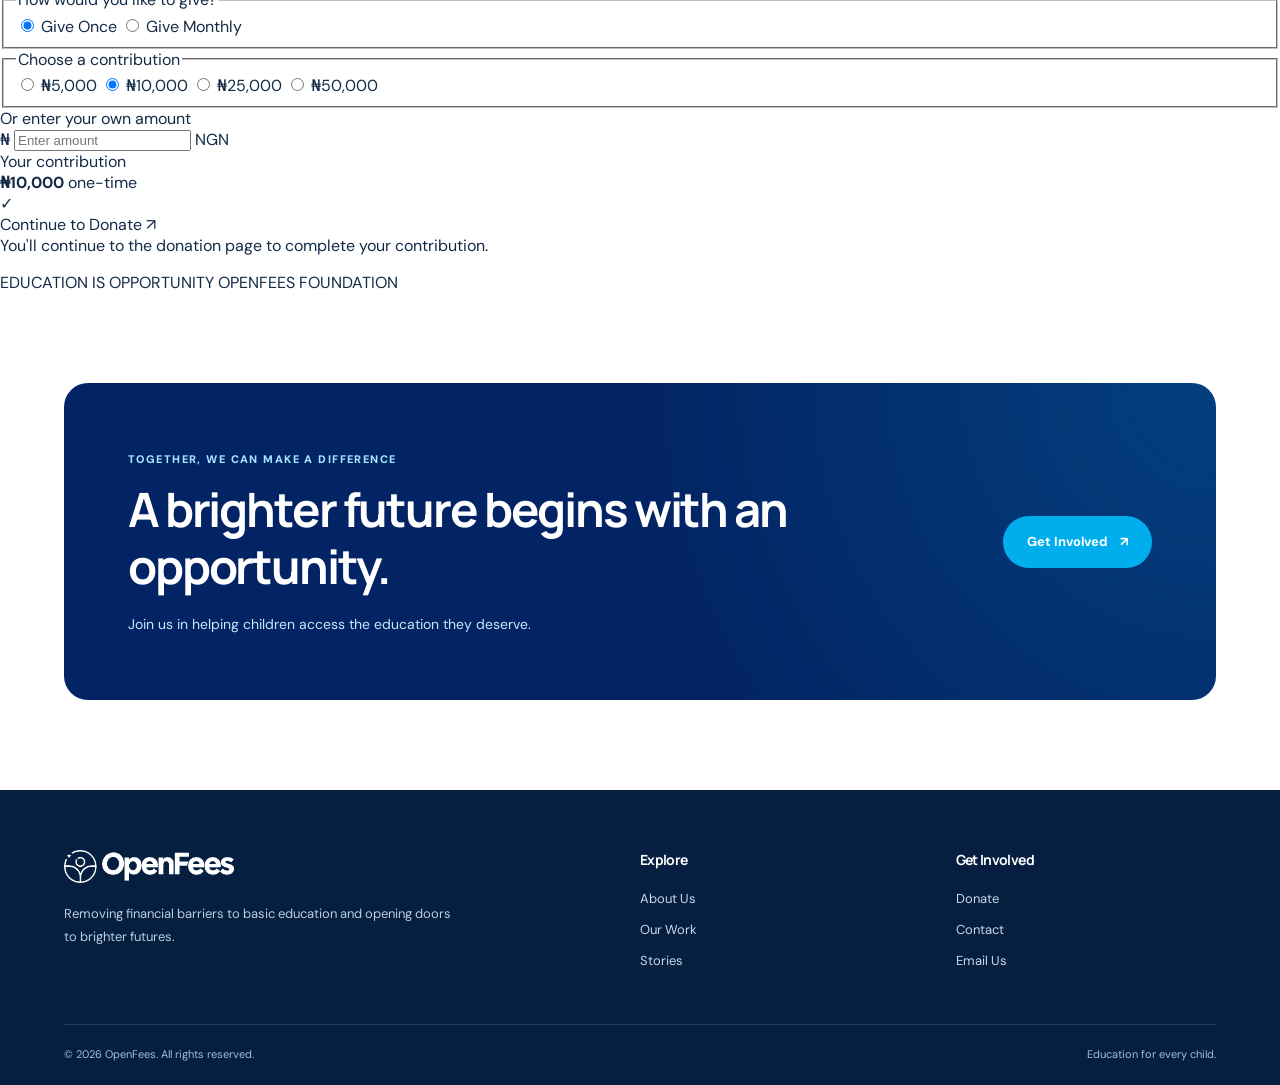
==== commit 176e301c: "Update print statement from 'Hello' to 'Goodbye'" ====
--- a/index.html
+++ b/index.html
@@ -3,641 +3,1199 @@
 <html lang="en">
 <head>
   <meta charset="UTF-8">
-  <meta name="viewport" content="width=device-width, initial-scale=1.0">
+  <meta name="viewport"
+        content="width=device-width, initial-scale=1.0">
   <meta name="theme-color" content="#032464">
-  <meta name="description" content="OpenFees promotes access to basic education through funding, partnerships, advocacy and innovation.">
+
   <title>OpenFees | Education for Every Child</title>
 
-  <link rel="preconnect" href="https://fonts.googleapis.com">
-  <link rel="preconnect" href="https://fonts.gstatic.com" crossorigin>
-  <link href="https://fonts.googleapis.com/css2?family=DM+Sans:wght@400;500;600;700&family=Manrope:wght@400;500;600;700;800&display=swap" rel="stylesheet">
+  <meta name="description"
+        content="OpenFees helps remove financial barriers to basic education through fundraising, partnerships, mentorship and innovation.">
+
+  <link rel="preconnect"
+        href="https://fonts.googleapis.com">
+  <link rel="preconnect"
+        href="https://fonts.gstatic.com"
+        crossorigin>
+
+  <link
+    href="https://fonts.googleapis.com/css2?family=DM+Sans:wght@400;500;600;700;800&family=Manrope:wght@400;500;600;700;800&display=swap"
+    rel="stylesheet">
+
   <link rel="stylesheet" href="style.css">
   <script src="main.js" defer></script>
 </head>
 
 <body>
-  <a href="#main" class="skip-link">Skip to content</a>
-
-  <!-- HEADER -->
-  <header class="site-header">
-    <nav class="navbar" aria-label="Main navigation">
-
-      <a href="index.html" class="brand" aria-label="OpenFees homepage">
-        <img src="media/Openfees-white.png" alt="OpenFees Logo">
+
+<a class="skip-link" href="#main">
+  Skip to content
+</a>
+
+<!-- =====================================
+     HEADER
+===================================== -->
+
+<header class="site-header">
+
+  <nav class="navbar"
+       aria-label="Main navigation">
+
+    <a class="brand"
+       href="index.html"
+       aria-label="OpenFees homepage">
+
+      <img
+        src="media/Openfees-white.png"
+        alt="OpenFees">
+
+    </a>
+
+    <ul class="nav-list"
+        id="site-menu"
+        data-menu-list>
+
+      <li>
+        <a href="index.html" aria-current="page">
+          Home
+        </a>
+      </li>
+
+      <li>
+        <a href="about.html">
+          About Us
+        </a>
+      </li>
+
+      <li>
+        <a href="our-work.html">
+          Our Work
+        </a>
+      </li>
+
+      <li>
+        <a href="blog.html">
+          Stories
+        </a>
+      </li>
+
+      <li>
+        <a href="contact.html">
+          Contact
+        </a>
+      </li>
+
+    </ul>
+
+    <a class="nav-cta" href="donate.html">
+      Donate Now
+      <span aria-hidden="true">&nearr;</span>
+    </a>
+
+    <button
+      class="menu-button"
+      type="button"
+      data-menu-button
+      aria-label="Open navigation menu"
+      aria-expanded="false"
+      aria-controls="site-menu">
+
+      <svg viewBox="0 0 24 24" aria-hidden="true">
+        <path d="M4 7h16M4 12h16M4 17h16"/>
+      </svg>
+
+    </button>
+
+  </nav>
+
+</header>
+
+
+<main id="main">
+
+<!-- =====================================
+     SECTION 1 — VIDEO HERO
+===================================== -->
+
+<section class="hero" aria-labelledby="hero-title">
+
+  <video
+    class="hero-video"
+    id="heroVideo"
+    autoplay
+    muted
+    loop
+    playsinline
+    preload="auto"
+    aria-hidden="true">
+
+    <source
+      src="media/header_video.mp4"
+      type="video/mp4">
+
+  </video>
+
+  <div class="hero-shade"></div>
+
+  <div class="hero-inner">
+
+    <div class="hero-content">
+
+      <h1 id="hero-title">
+
+        <span class="headline-line">
+          Every Child Deserves
+        </span>
+
+        <span class="headline-line">
+          a Chance to Learn.
+        </span>
+
+      </h1>
+
+      <div class="actions">
+
+        <a href="donate.html"
+           class="button button-primary">
+          Support a Child
+          <span aria-hidden="true">&nearr;</span>
+        </a>
+
+        <a href="our-work.html"
+           class="button button-outline">
+          Explore Our Work
+          <span aria-hidden="true">&rarr;</span>
+        </a>
+
+      </div>
+
+    </div>
+
+  </div>
+
+  <a href="#welcome" class="scroll-indicator">
+    Discover More
+    <span aria-hidden="true">&darr;</span>
+  </a>
+
+  <button
+    id="soundToggle"
+    class="sound-toggle"
+    type="button"
+    aria-pressed="false"
+    aria-label="Turn video sound on">
+
+    <span id="soundIcon" aria-hidden="true">♪</span>
+    <span id="soundLabel">Turn On Sound</span>
+
+  </button>
+
+</section>
+
+
+<!-- =====================================
+     SECTION 2 — WELCOME TO OPENFEES
+===================================== -->
+
+<section
+  id="welcome"
+  class="welcome-section"
+  aria-labelledby="welcome-title">
+
+  <div class="welcome-layout">
+
+    <div class="welcome-content">
+
+      <div class="welcome-content-inner"
+           data-reveal>
+
+        <div class="welcome-eyebrow">
+          <span class="welcome-eyebrow-line"></span>
+          WELCOME TO OPENFEES
+        </div>
+
+        <h2 id="welcome-title">
+
+          Basic
+
+          <span class="welcome-title-accent">
+            Education
+          </span>
+
+          First!
+
+        </h2>
+
+        <div class="welcome-accent-line">
+          <span></span>
+        </div>
+
+        <p class="welcome-lead">
+          Every child deserves the opportunity
+          to learn, grow and build a brighter future.
+        </p>
+
+        <p class="welcome-description">
+          OpenFees promotes financing for basic
+          education through fundraising, community
+          partnerships, social and behavioural
+          change communication (SBCC), data analysis,
+          policy advocacy, innovation and retail initiatives.
+        </p>
+
+        <div class="welcome-actions">
+
+          <a href="about.html" class="welcome-button">
+
+            Learn More
+
+            <span class="welcome-button-arrow"
+                  aria-hidden="true">
+              &nearr;
+            </span>
+
+          </a>
+
+        </div>
+
+        <div class="welcome-signature">
+          <span class="signature-dot"></span>
+          Education. Opportunity. Impact.
+        </div>
+
+      </div>
+
+    </div>
+
+    <div class="welcome-visual">
+
+      <div class="visual-glow" aria-hidden="true"></div>
+
+      <div class="visual-ring visual-ring-one"
+           aria-hidden="true"></div>
+
+      <div class="visual-ring visual-ring-two"
+           aria-hidden="true"></div>
+
+      <div class="visual-accent" aria-hidden="true"></div>
+
+      <div class="welcome-image-wrap">
+
+        <img
+          class="welcome-students"
+          src="media/Students.png"
+          alt="Students representing educational opportunity"
+          loading="lazy">
+
+      </div>
+
+      <div class="visual-side-label"
+           aria-hidden="true">
+        OPENING DOORS TO EDUCATION
+      </div>
+
+      <div class="visual-bottom-detail"
+           aria-hidden="true">
+
+        <span class="visual-small-line"></span>
+        <span>#FundEducation</span>
+
+      </div>
+
+    </div>
+
+  </div>
+
+</section>
+
+
+<!-- =====================================
+     SECTION 3 — OUR COMMITMENT
+===================================== -->
+
+<section
+  id="our-commitment"
+  class="commitment-showcase"
+  aria-labelledby="commitment-title">
+
+  <div class="commitment-wrap">
+
+    <div class="commitment-head" data-reveal>
+
+      <div class="commitment-head-left">
+
+        <div class="commitment-eyebrow">
+          <span class="commitment-eyebrow-dot"></span>
+          OUR COMMITMENT
+        </div>
+
+        <h2 id="commitment-title">
+
+          Building Futures
+
+          <span>Through Education.</span>
+
+        </h2>
+
+        <p class="commitment-introduction">
+          We are committed to making education
+          accessible, empowering future leaders,
+          and creating lasting opportunities.
+        </p>
+
+      </div>
+
+      <a class="commitment-top-btn"
+         href="donate.html">
+        Get Involved
       </a>
 
-      <ul class="nav-list" id="site-menu" data-menu-list>
-        <li><a href="index.html" aria-current="page">Home</a></li>
-        <li><a href="about.html">About Us</a></li>
-        <li><a href="our-work.html">Our Work</a></li>
-        <li><a href="blog.html">Stories</a></li>
-        <li><a href="contact.html">Contact</a></li>
-      </ul>
-
-      <a href="donate.html" class="nav-cta">
-        Donate Now <span aria-hidden="true">&nearr;</span>
+    </div>
+
+    <div class="commitment-grid-new">
+
+      <!-- CARD ONE -->
+
+      <article
+        class="commitment-card-new"
+        tabindex="0"
+        aria-label="Access to Basic Education"
+        data-commitment-card>
+
+        <div class="commitment-card-inner">
+
+          <div class="commitment-media">
+
+            <img
+              src="media/student2.png"
+              alt="Children representing access to basic education"
+              loading="lazy">
+
+          </div>
+
+          <div class="commitment-overlay"></div>
+
+          <div class="commitment-content">
+
+            <div class="commitment-number-row">
+              <span class="commitment-number-new">01</span>
+              <span class="commitment-label">ACCESS</span>
+            </div>
+
+            <h3>Access to Basic Education</h3>
+
+            <p>
+              Helping children from low-income
+              households and underserved communities
+              overcome barriers to primary and
+              secondary education.
+            </p>
+
+            <a href="our-work.html"
+               class="commitment-link">
+              Learn More
+            </a>
+
+          </div>
+
+        </div>
+
+      </article>
+
+
+      <!-- CARD TWO -->
+
+      <article
+        class="commitment-card-new commitment-card-featured"
+        tabindex="0"
+        aria-label="Empowering Future Leaders"
+        data-commitment-card>
+
+        <div class="commitment-card-inner">
+
+          <div class="commitment-media">
+
+            <img
+              src="media/student3.png"
+              alt="Students representing leadership and mentorship"
+              loading="lazy">
+
+          </div>
+
+          <div class="commitment-overlay"></div>
+
+          <div class="commitment-content">
+
+            <div class="commitment-number-row">
+              <span class="commitment-number-new">02</span>
+              <span class="commitment-label">EMPOWERMENT</span>
+            </div>
+
+            <h3>Empowering Future Leaders</h3>
+
+            <p>
+              Through OpenHub, we nurture leadership,
+              empathy and emotional intelligence
+              through meaningful mentorship and learning.
+            </p>
+
+            <a href="about.html"
+               class="commitment-link">
+              Learn More
+            </a>
+
+          </div>
+
+        </div>
+
+      </article>
+
+
+      <!-- CARD THREE -->
+
+      <article
+        class="commitment-card-new"
+        tabindex="0"
+        aria-label="Sustainable Education Financing"
+        data-commitment-card>
+
+        <div class="commitment-card-inner">
+
+          <div class="commitment-media">
+
+            <img
+              src="media/student4.png"
+              alt="Students representing sustainable educational opportunities"
+              loading="lazy">
+
+          </div>
+
+          <div class="commitment-overlay"></div>
+
+          <div class="commitment-content">
+
+            <div class="commitment-number-row">
+              <span class="commitment-number-new">03</span>
+              <span class="commitment-label">INNOVATION</span>
+            </div>
+
+            <h3>Sustainable Education Financing</h3>
+
+            <p>
+              Exploring technology, partnerships,
+              community collaboration and innovative
+              funding approaches for lasting
+              educational access.
+            </p>
+
+            <a href="our-work.html"
+               class="commitment-link">
+              Learn More
+            </a>
+
+          </div>
+
+        </div>
+
+      </article>
+
+    </div>
+
+    <div class="commitment-footer-note">
+
+      <span class="commitment-note-line"></span>
+
+      Every child deserves a chance to learn.
+
+      <span class="commitment-note-mark">
+        #FundEducation
+      </span>
+
+    </div>
+
+  </div>
+
+</section>
+
+
+<!-- =====================================
+     SECTION 4 — EDUCATION IS A RIGHT
+===================================== -->
+
+<section
+  class="education-right-section"
+  id="education-right"
+  aria-labelledby="education-right-title">
+
+  <div class="education-right-container">
+
+    <div class="education-right-content"
+         data-reveal>
+
+      <div class="education-right-eyebrow">
+
+        <span class="education-right-line"></span>
+        OUR BELIEF
+
+      </div>
+
+      <h2 id="education-right-title">
+
+        Education is a
+
+        <span>fundamental</span>
+
+        right.
+
+      </h2>
+
+      <p class="education-right-description">
+        We envision a world where a child's future
+        is never determined by their family's
+        financial circumstances.
+      </p>
+
+      <p class="education-right-supporting">
+        At OpenFees, we believe basic education
+        belongs to every child — not only to
+        families who can afford it.
+      </p>
+
+      <a href="about.html"
+         class="education-right-button">
+
+        Learn More
+        <span aria-hidden="true">&nearr;</span>
+
       </a>
 
-      <button
-        class="menu-button"
-        type="button"
-        data-menu-button
-        aria-controls="site-menu"
-        aria-expanded="false"
-        aria-label="Open navigation menu">
-        <svg viewBox="0 0 24 24" aria-hidden="true">
-          <path d="M4 7h16M4 12h16M4 17h16"></path>
-        </svg>
-      </button>
-
-    </nav>
-  </header>
-
-  <main id="main">
-
-    <!-- ==================================
-         SECTION 1 — VIDEO HERO
-    ================================== -->
-    <section class="hero" aria-labelledby="hero-title">
-
-      <video
-        id="heroVideo"
-        class="hero-video"
-        autoplay
-        muted
-        loop
-        playsinline
-        preload="auto"
-        aria-hidden="true">
-        <source src="media/header_video.mp4" type="video/mp4">
-      </video>
-
-      <div class="hero-shade"></div>
-
-      <div class="hero-inner">
-        <div class="hero-content">
-          <h1 id="hero-title">
-            <span class="headline-line">Every Child Deserves</span>
-            <span class="headline-line">a Chance to Learn.</span>
-          </h1>
-
-          <div class="actions">
-            <a href="donate.html" class="button button-primary">
-              Support a Child <span aria-hidden="true">&nearr;</span>
-            </a>
-
-            <a href="our-work.html" class="button button-outline">
-              Explore Our Work <span aria-hidden="true">&rarr;</span>
-            </a>
+    </div>
+
+    <div class="education-right-visual">
+
+      <span class="education-map-dot dot-one"
+            aria-hidden="true"></span>
+
+      <span class="education-map-dot dot-two"
+            aria-hidden="true"></span>
+
+      <span class="education-map-dot dot-three"
+            aria-hidden="true"></span>
+
+      <img
+        src="media/map.png"
+        class="education-map-image"
+        alt="Map artwork representing educational opportunity"
+        loading="lazy">
+
+      <span class="education-map-orbit"
+            aria-hidden="true"></span>
+
+    </div>
+
+  </div>
+
+  <div class="education-right-bottom">
+
+    <span class="education-bottom-dash"></span>
+
+    <span>EVERY CHILD. EVERY OPPORTUNITY.</span>
+
+  </div>
+
+</section>
+
+
+<!-- =====================================
+     SECTION 5 — IMPACT IN NUMBERS
+===================================== -->
+
+<section
+  class="impact-section"
+  id="impact"
+  aria-labelledby="impact-title">
+
+  <div class="impact-layout">
+
+    <div class="impact-left">
+
+      <div class="impact-inner" data-reveal>
+
+        <div class="impact-eyebrow">
+
+          <span class="impact-eyebrow-dot"></span>
+
+          OUR IMPACT
+
+          <span class="impact-eyebrow-line"></span>
+
+        </div>
+
+        <h2 id="impact-title">
+
+          Impact
+
+          <span class="impact-title-blue">
+            in Numbers.
+          </span>
+
+        </h2>
+
+        <p class="impact-lead">
+          School fees should never stand between
+          a child and their future.
+        </p>
+
+        <p class="impact-description">
+          For too many children, the cost of
+          education creates barriers that reinforce
+          poverty and inequality. OpenFees connects
+          donors with students who need financial
+          support, helping more children stay in
+          school and reach their potential.
+        </p>
+
+        <p class="impact-description impact-description-last">
+          We believe opportunity should be available
+          to every child, regardless of economic background.
+        </p>
+
+        <div class="impact-statistics">
+
+          <div class="impact-stat">
+
+            <div class="impact-stat-number">
+              18,000
+            </div>
+
+            <div class="impact-stat-label">
+              Students Supported
+            </div>
+
           </div>
-        </div>
-      </div>
-
-      <a href="#welcome" class="scroll-indicator">
-        Discover More <span aria-hidden="true">&darr;</span>
+
+          <div class="impact-stats-divider"
+               aria-hidden="true"></div>
+
+          <div class="impact-stat">
+
+            <div class="impact-stat-number">
+              ₦1,000,000
+            </div>
+
+            <div class="impact-stat-label">
+              Funds Raised
+            </div>
+
+          </div>
+
+        </div>
+
+        <div class="impact-actions">
+
+          <a href="donate.html"
+             class="impact-btn impact-btn-primary">
+
+            DONATE NOW
+            <span aria-hidden="true">&nearr;</span>
+
+          </a>
+
+          <a href="about.html"
+             class="impact-btn impact-btn-outline">
+
+            LEARN MORE
+
+          </a>
+
+        </div>
+
+      </div>
+
+    </div>
+
+    <div class="impact-visual">
+
+      <div class="impact-visual-glow"
+           aria-hidden="true"></div>
+
+      <div class="impact-visual-frame">
+
+        <img
+          src="media/student5.png"
+          class="impact-student-image"
+          alt="Student representing the impact of educational support"
+          loading="lazy">
+
+      </div>
+
+      <div class="impact-visual-small-circle"
+           aria-hidden="true"></div>
+
+      <div class="impact-visual-large-circle"
+           aria-hidden="true"></div>
+
+      <div class="impact-visual-caption"
+           aria-hidden="true">
+
+        <span></span>
+
+        EDUCATION CHANGES LIVES
+
+      </div>
+
+    </div>
+
+  </div>
+
+</section>
+
+
+<!-- =====================================
+     SECTION 6 — FUND A FUTURE
+     NEW INTERACTIVE DONATION EXPERIENCE
+===================================== -->
+
+<section
+  class="fund-future-section"
+  id="fund-a-future"
+  aria-labelledby="fund-future-title">
+
+  <div class="fund-future-glow fund-glow-one"
+       aria-hidden="true"></div>
+
+  <div class="fund-future-glow fund-glow-two"
+       aria-hidden="true"></div>
+
+  <div class="fund-future-container">
+
+    <!-- LEFT — STORYTELLING -->
+
+    <div class="fund-future-story" data-reveal>
+
+      <div class="fund-future-eyebrow">
+
+        <span class="fund-future-eyebrow-line"></span>
+
+        YOUR GENEROSITY. THEIR POSSIBILITY.
+
+      </div>
+
+      <h2 id="fund-future-title">
+
+        One gift.
+
+        <span>A world of</span>
+
+        <em>possibilities.</em>
+
+      </h2>
+
+      <p class="fund-future-lead">
+        A child's future should never be limited
+        by what their family can afford.
+      </p>
+
+      <p class="fund-future-description">
+        Your contribution supports OpenFees'
+        mission to remove financial barriers
+        to education and open doors to brighter
+        possibilities.
+      </p>
+
+      <div class="fund-future-promise">
+
+        <span class="fund-promise-icon"
+              aria-hidden="true">✦</span>
+
+        <div>
+
+          <strong>Every contribution matters.</strong>
+
+          <p>
+            Choose a gift that feels right for you
+            and become part of a future built
+            on opportunity.
+          </p>
+
+        </div>
+
+      </div>
+
+      <div class="fund-future-decor"
+           aria-hidden="true">
+
+        <span class="fund-future-decor-line"></span>
+
+        #FundEducation
+
+      </div>
+
+    </div>
+
+
+    <!-- RIGHT — INTERACTIVE DONATION PANEL -->
+
+    <div class="fund-future-panel" data-reveal>
+
+      <div class="fund-panel-heading">
+
+        <div>
+
+          <span class="fund-panel-kicker">
+            MAKE A DIFFERENCE
+          </span>
+
+          <h3>Fund a Future</h3>
+
+          <p>
+            Your generosity can help keep
+            education within reach.
+          </p>
+
+        </div>
+
+        <div class="fund-panel-symbol"
+             aria-hidden="true">
+          <span>✳</span>
+        </div>
+
+      </div>
+
+
+      <!-- FREQUENCY SELECTION -->
+
+      <fieldset class="fund-frequency-fieldset">
+
+        <legend class="fund-field-label">
+          How would you like to give?
+        </legend>
+
+        <div class="fund-frequency-switch">
+
+          <label class="fund-frequency-option">
+
+            <input
+              type="radio"
+              name="donation-frequency"
+              value="once"
+              checked
+              data-fund-frequency>
+
+            <span>Give Once</span>
+
+          </label>
+
+          <label class="fund-frequency-option">
+
+            <input
+              type="radio"
+              name="donation-frequency"
+              value="monthly"
+              data-fund-frequency>
+
+            <span>Give Monthly</span>
+
+          </label>
+
+        </div>
+
+      </fieldset>
+
+
+      <!-- AMOUNT SELECTION -->
+
+      <fieldset class="fund-amount-fieldset">
+
+        <legend class="fund-field-label">
+          Choose a contribution
+        </legend>
+
+        <div class="fund-amount-grid">
+
+          <label class="fund-amount-option">
+
+            <input
+              type="radio"
+              name="donation-amount"
+              value="5000"
+              data-fund-amount>
+
+            <span>₦5,000</span>
+
+          </label>
+
+          <label class="fund-amount-option">
+
+            <input
+              type="radio"
+              name="donation-amount"
+              value="10000"
+              checked
+              data-fund-amount>
+
+            <span>₦10,000</span>
+
+          </label>
+
+          <label class="fund-amount-option">
+
+            <input
+              type="radio"
+              name="donation-amount"
+              value="25000"
+              data-fund-amount>
+
+            <span>₦25,000</span>
+
+          </label>
+
+          <label class="fund-amount-option">
+
+            <input
+              type="radio"
+              name="donation-amount"
+              value="50000"
+              data-fund-amount>
+
+            <span>₦50,000</span>
+
+          </label>
+
+        </div>
+
+      </fieldset>
+
+
+      <!-- CUSTOM AMOUNT -->
+
+      <div class="fund-custom-field">
+
+        <label for="fundCustomAmount"
+               class="fund-field-label">
+
+          Or enter your own amount
+
+        </label>
+
+        <div class="fund-custom-input-wrap">
+
+          <span class="fund-currency-symbol"
+                aria-hidden="true">
+            ₦
+          </span>
+
+          <input
+            id="fundCustomAmount"
+            type="number"
+            inputmode="numeric"
+            min="100"
+            step="100"
+            placeholder="Enter amount"
+            autocomplete="off">
+
+          <span class="fund-custom-currency">
+            NGN
+          </span>
+
+        </div>
+
+        <p
+          class="fund-validation"
+          id="fundValidation"
+          role="alert"
+          hidden>
+        </p>
+
+      </div>
+
+
+      <!-- LIVE DONATION SUMMARY -->
+
+      <div class="fund-donation-summary"
+           aria-live="polite">
+
+        <div>
+
+          <span class="fund-summary-label">
+            Your contribution
+          </span>
+
+          <div class="fund-summary-amount-row">
+
+            <strong id="fundSelectedAmount">
+              ₦10,000
+            </strong>
+
+            <span id="fundSelectedFrequency">
+              one-time
+            </span>
+
+          </div>
+
+        </div>
+
+        <div class="fund-summary-mark"
+             aria-hidden="true">
+          ✓
+        </div>
+
+      </div>
+
+
+      <!-- DONATION CTA -->
+
+      <a
+        id="fundDonateButton"
+        class="fund-donate-button"
+        href="donate.html?amount=10000&amp;frequency=once">
+
+        Continue to Donate
+
+        <span class="fund-button-icon"
+              aria-hidden="true">
+          &nearr;
+        </span>
+
       </a>
 
-      <button
-        id="soundToggle"
-        class="sound-toggle"
-        type="button"
-        aria-label="Turn video sound on"
-        aria-pressed="false">
-        <span id="soundIcon" aria-hidden="true">♪</span>
-        <span id="soundLabel">Turn On Sound</span>
-      </button>
-
-    </section>
-
-
-    <!-- ==================================
-         SECTION 2 — WELCOME TO OPENFEES
-    ================================== -->
-    <section class="welcome-section" id="welcome" aria-labelledby="welcome-title">
-
-      <div class="welcome-layout">
-
-        <div class="welcome-content">
-          <div class="welcome-content-inner" data-reveal>
-
-            <div class="welcome-eyebrow">
-              <span class="welcome-eyebrow-line"></span>
-              WELCOME TO OPENFEES
-            </div>
-
-            <h2 id="welcome-title">
-              Basic
-              <span class="welcome-title-accent">Education</span>
-              First!
-            </h2>
-
-            <div class="welcome-accent-line">
-              <span></span>
-            </div>
-
-            <p class="welcome-lead">
-              Every child deserves the opportunity to learn,
-              grow and build a brighter future.
-            </p>
-
-            <p class="welcome-description">
-              OpenFees promotes financing for basic education
-              through fundraising, community partnerships,
-              social and behavioural change communication
-              (SBCC), data analysis, policy advocacy,
-              innovation and retail initiatives.
-            </p>
-
-            <div class="welcome-actions">
-              <a href="about.html" class="welcome-button">
-                Learn More
-                <span class="welcome-button-arrow" aria-hidden="true">&nearr;</span>
-              </a>
-            </div>
-
-            <div class="welcome-signature">
-              <span class="signature-dot"></span>
-              Education. Opportunity. Impact.
-            </div>
-
-          </div>
-        </div>
-
-        <div class="welcome-visual">
-          <div class="visual-glow" aria-hidden="true"></div>
-          <div class="visual-ring visual-ring-one" aria-hidden="true"></div>
-          <div class="visual-ring visual-ring-two" aria-hidden="true"></div>
-          <div class="visual-accent" aria-hidden="true"></div>
-
-          <div class="welcome-image-wrap">
-            <img
-              class="welcome-students"
-              src="media/Students.png"
-              alt="Students representing educational opportunity"
-              loading="lazy"
-              decoding="async">
-          </div>
-
-          <div class="visual-side-label" aria-hidden="true">
-            OPENING DOORS TO EDUCATION
-          </div>
-
-          <div class="visual-bottom-detail" aria-hidden="true">
-            <span class="visual-small-line"></span>
-            <span>#FundEducation</span>
-          </div>
-        </div>
-
-      </div>
-    </section>
-
-
-    <!-- ==================================
-         SECTION 3 — OUR COMMITMENT
-         REVERSED HOVER EFFECT
-    ================================== -->
-    <section
-      class="commitment-showcase"
-      id="our-commitment"
-      aria-labelledby="commitment-title">
-
-      <div class="commitment-wrap">
-
-        <div class="commitment-head" data-reveal>
-          <div class="commitment-head-left">
-
-            <div class="commitment-eyebrow">
-              <span class="commitment-eyebrow-dot"></span>
-              OUR COMMITMENT
-            </div>
-
-            <h2 id="commitment-title">
-              Building Futures
-              <span>Through Education.</span>
-            </h2>
-
-            <p class="commitment-introduction">
-              We are committed to making education accessible,
-              empowering future leaders, and creating lasting opportunities.
-            </p>
-
-          </div>
-
-          <a href="donate.html" class="commitment-top-btn">
-            Get Involved
-          </a>
-        </div>
-
-        <div class="commitment-grid-new">
-
-          <!-- CARD 01 -->
-          <article
-            class="commitment-card-new"
-            tabindex="0"
-            aria-label="Access to Basic Education"
-            data-commitment-card>
-
-            <div class="commitment-card-inner">
-
-              <div class="commitment-media">
-                <img
-                  src="media/student2.png"
-                  alt="Children representing access to basic education"
-                  loading="lazy"
-                  decoding="async">
-              </div>
-
-              <div class="commitment-overlay"></div>
-
-              <div class="commitment-content">
-                <div class="commitment-number-row">
-                  <span class="commitment-number-new">01</span>
-                  <span class="commitment-label">ACCESS</span>
-                </div>
-
-                <h3>Access to Basic Education</h3>
-
-                <p>
-                  Helping children from low-income households and
-                  underserved communities overcome barriers
-                  to primary and secondary education.
-                </p>
-
-                <a href="our-work.html" class="commitment-link">
-                  Learn More
-                </a>
-              </div>
-
-            </div>
-          </article>
-
-          <!-- CARD 02 -->
-          <article
-            class="commitment-card-new commitment-card-featured"
-            tabindex="0"
-            aria-label="Empowering Future Leaders"
-            data-commitment-card>
-
-            <div class="commitment-card-inner">
-
-              <div class="commitment-media">
-                <img
-                  src="media/student3.png"
-                  alt="Students representing leadership and mentorship"
-                  loading="lazy"
-                  decoding="async">
-              </div>
-
-              <div class="commitment-overlay"></div>
-
-              <div class="commitment-content">
-                <div class="commitment-number-row">
-                  <span class="commitment-number-new">02</span>
-                  <span class="commitment-label">EMPOWERMENT</span>
-                </div>
-
-                <h3>Empowering Future Leaders</h3>
-
-                <p>
-                  Through OpenHub, we nurture leadership,
-                  empathy and emotional intelligence
-                  through meaningful mentorship and learning.
-                </p>
-
-                <a href="about.html" class="commitment-link">
-                  Learn More
-                </a>
-              </div>
-
-            </div>
-          </article>
-
-          <!-- CARD 03 -->
-          <article
-            class="commitment-card-new"
-            tabindex="0"
-            aria-label="Sustainable Education Financing"
-            data-commitment-card>
-
-            <div class="commitment-card-inner">
-
-              <div class="commitment-media">
-                <img
-                  src="media/student4.png"
-                  alt="Students representing sustainable educational opportunities"
-                  loading="lazy"
-                  decoding="async">
-              </div>
-
-              <div class="commitment-overlay"></div>
-
-              <div class="commitment-content">
-                <div class="commitment-number-row">
-                  <span class="commitment-number-new">03</span>
-                  <span class="commitment-label">INNOVATION</span>
-                </div>
-
-                <h3>Sustainable Education Financing</h3>
-
-                <p>
-                  Exploring technology, partnerships, community
-                  collaboration and innovative funding approaches
-                  for lasting educational access.
-                </p>
-
-                <a href="our-work.html" class="commitment-link">
-                  Learn More
-                </a>
-              </div>
-
-            </div>
-          </article>
-
-        </div>
-
-        <div class="commitment-footer-note">
-          <span class="commitment-note-line"></span>
-          Every child deserves a chance to learn.
-          <span class="commitment-note-mark">#FundEducation</span>
-        </div>
-
-      </div>
-    </section>
-
-
-    <!-- ==================================
-         SECTION 4 — EDUCATION IS A RIGHT
-    ================================== -->
-    <section
-      class="education-right-section"
-      id="education-right"
-      aria-labelledby="education-right-title">
-
-      <div class="education-right-container">
-
-        <div class="education-right-content" data-reveal>
-
-          <div class="education-right-eyebrow">
-            <span class="education-right-line"></span>
-            OUR BELIEF
-          </div>
-
-          <h2 id="education-right-title">
-            Education is a
-            <span>fundamental</span>
-            right.
-          </h2>
-
-          <p class="education-right-description">
-            We envision a world where a child's future
-            is never determined by their family's
-            financial circumstances.
-          </p>
-
-          <p class="education-right-supporting">
-            At OpenFees, we believe basic education
-            belongs to every child — not only to
-            families who can afford it.
-          </p>
-
-          <a href="about.html" class="education-right-button">
-            Learn More
-            <span aria-hidden="true">&nearr;</span>
-          </a>
-
-        </div>
-
-        <div class="education-right-visual">
-          <span class="education-map-dot dot-one" aria-hidden="true"></span>
-          <span class="education-map-dot dot-two" aria-hidden="true"></span>
-          <span class="education-map-dot dot-three" aria-hidden="true"></span>
+      <p class="fund-panel-disclaimer">
+
+        You'll continue to the donation page
+        to complete your contribution.
+
+      </p>
+
+    </div>
+
+  </div>
+
+  <div class="fund-future-bottom"
+       aria-hidden="true">
+
+    <span>EDUCATION IS OPPORTUNITY</span>
+
+    <span>OPENFEES FOUNDATION</span>
+
+  </div>
+
+</section>
+
+
+<!-- =====================================
+     SECTION 7 — GET INVOLVED
+===================================== -->
+
+<section class="section cta-section"
+         id="get-involved">
+
+  <div class="container">
+
+    <div class="cta-band" data-reveal>
+
+      <div>
+
+        <span class="cta-kicker">
+          TOGETHER, WE CAN MAKE A DIFFERENCE
+        </span>
+
+        <h2>
+          A brighter future begins
+          with an opportunity.
+        </h2>
+
+        <p>
+          Join us in helping children access
+          the education they deserve.
+        </p>
+
+      </div>
+
+      <a href="donate.html"
+         class="button button-primary">
+
+        Get Involved
+        <span aria-hidden="true">&nearr;</span>
+
+      </a>
+
+    </div>
+
+  </div>
+
+</section>
+
+</main>
+
+
+<!-- =====================================
+     FOOTER
+===================================== -->
+
+<footer class="site-footer">
+
+  <div class="container">
+
+    <div class="footer-top">
+
+      <div class="footer-brand">
+
+        <a href="index.html">
 
           <img
-            src="media/map.png"
-            class="education-map-image"
-            alt="African map artwork representing equal educational opportunities"
-            loading="lazy"
-            decoding="async">
-
-          <span class="education-map-orbit" aria-hidden="true"></span>
-        </div>
-
-      </div>
-
-      <div class="education-right-bottom">
-        <span class="education-bottom-dash"></span>
-        <span>EVERY CHILD. EVERY OPPORTUNITY.</span>
-      </div>
-
-    </section>
-
-
-    <!-- ==================================
-         SECTION 5 — IMPACT IN NUMBERS
-         NEW SECTION
-    ================================== -->
-    <section
-      class="impact-section"
-      id="impact"
-      aria-labelledby="impact-title">
-
-      <div class="impact-layout">
-
-        <!-- LEFT CONTENT -->
-        <div class="impact-left">
-          <div class="impact-inner" data-reveal>
-
-            <div class="impact-eyebrow">
-              <span class="impact-eyebrow-dot"></span>
-              OUR IMPACT
-              <span class="impact-eyebrow-line"></span>
-            </div>
-
-            <h2 id="impact-title">
-              Impact
-              <span class="impact-title-blue">
-                in Numbers.
-              </span>
-            </h2>
-
-            <p class="impact-lead">
-              School fees should never stand between
-              a child and their future.
-            </p>
-
-            <p class="impact-description">
-              For too many children, the cost of education
-              creates barriers that reinforce poverty and
-              inequality. OpenFees connects donors with
-              students who need financial support, helping
-              more children stay in school and reach
-              their potential.
-            </p>
-
-            <p class="impact-description impact-description-last">
-              We believe opportunity should be available
-              to every child, regardless of economic background.
-            </p>
-
-            <!-- IMPACT STATISTICS -->
-            <div class="impact-statistics">
-
-              <div class="impact-stat">
-                <div class="impact-stat-number">
-                  18,000
-                </div>
-                <div class="impact-stat-label">
-                  Students Supported
-                </div>
-              </div>
-
-              <div class="impact-stats-divider"
-                   aria-hidden="true"></div>
-
-              <div class="impact-stat">
-                <div class="impact-stat-number">
-                  ₦1,000,000
-                </div>
-                <div class="impact-stat-label">
-                  Funds Raised
-                </div>
-              </div>
-
-            </div>
-
-            <!-- TWO CTA BUTTONS -->
-            <div class="impact-actions">
-
-              <a href="donate.html" class="impact-btn impact-btn-primary">
-                DONATE NOW
-                <span aria-hidden="true">&nearr;</span>
-              </a>
-
-              <a href="about.html" class="impact-btn impact-btn-outline">
-                LEARN MORE
-              </a>
-
-            </div>
-
-          </div>
-        </div>
-
-        <!-- RIGHT IMAGE -->
-        <div class="impact-visual">
-
-          <div class="impact-visual-glow" aria-hidden="true"></div>
-
-          <div class="impact-visual-frame">
-            <img
-              src="media/student5.png"
-              alt="Student image illustrating OpenFees educational impact"
-              class="impact-student-image"
-              loading="lazy"
-              decoding="async">
-          </div>
-
-          <div class="impact-visual-small-circle"
-               aria-hidden="true"></div>
-
-          <div class="impact-visual-large-circle"
-               aria-hidden="true"></div>
-
-          <div class="impact-visual-caption" aria-hidden="true">
-            <span></span>
-            EDUCATION CHANGES LIVES
-          </div>
-
-        </div>
-
-      </div>
-
-    </section>
-
-
-    <!-- ==================================
-         SECTION 6 — GET INVOLVED
-         EXISTING CTA
-    ================================== -->
-    <section class="section cta-section" id="get-involved">
-
-      <div class="container">
-        <div class="cta-band" data-reveal>
-
-          <div>
-            <span class="cta-kicker">
-              TOGETHER, WE CAN MAKE A DIFFERENCE
-            </span>
-
-            <h2>
-              A brighter future begins
-              with an opportunity.
-            </h2>
-
-            <p>
-              Join us in helping children access
-              the education they deserve.
-            </p>
-          </div>
-
-          <a href="donate.html" class="button button-primary">
-            Get Involved
-            <span aria-hidden="true">&nearr;</span>
-          </a>
-
-        </div>
-      </div>
-
-    </section>
-
-  </main>
-
-
-  <!-- FOOTER -->
-  <footer class="site-footer">
-
-    <div class="container">
-
-      <div class="footer-top">
-
-        <div class="footer-brand">
-          <a href="index.html">
-            <img src="media/Openfees-white.png" alt="OpenFees Logo">
-          </a>
-
-          <p>
-            Removing financial barriers to basic
-            education and opening doors to brighter futures.
-          </p>
-        </div>
-
-        <div class="footer-links">
-          <h3>Explore</h3>
-          <a href="about.html">About Us</a>
-          <a href="our-work.html">Our Work</a>
-          <a href="blog.html">Stories</a>
-        </div>
-
-        <div class="footer-links">
-          <h3>Get Involved</h3>
-          <a href="donate.html">Donate</a>
-          <a href="contact.html">Contact</a>
-          <a href="mailto:hello@openfees.org">Email Us</a>
-        </div>
-
-      </div>
-
-      <div class="footer-bottom">
-        <span>
-          &copy; <span data-current-year>2026</span>
-          OpenFees. All rights reserved.
-        </span>
-
-        <span>Education for every child.</span>
-      </div>
-
-    </div>
-
-  </footer>
+            src="media/Openfees-white.png"
+            alt="OpenFees Logo">
+
+        </a>
+
+        <p>
+          Removing financial barriers to basic
+          education and opening doors to
+          brighter futures.
+        </p>
+
+      </div>
+
+      <div class="footer-links">
+
+        <h3>Explore</h3>
+
+        <a href="about.html">About Us</a>
+        <a href="our-work.html">Our Work</a>
+        <a href="blog.html">Stories</a>
+
+      </div>
+
+      <div class="footer-links">
+
+        <h3>Get Involved</h3>
+
+        <a href="donate.html">Donate</a>
+        <a href="contact.html">Contact</a>
+
+        <a href="mailto:hello@openfees.org">
+          Email Us
+        </a>
+
+      </div>
+
+    </div>
+
+    <div class="footer-bottom">
+
+      <span>
+        &copy;
+        <span data-current-year>2026</span>
+        OpenFees. All rights reserved.
+      </span>
+
+      <span>Education for every child.</span>
+
+    </div>
+
+  </div>
+
+</footer>
 
 </body>
 </html>
--- a/style.css
+++ b/style.css
@@ -1,7 +1,8 @@
 
-/* ==========================================
-   OPENFEES — COMPLETE STYLESHEET
-========================================== */
+/* ============================================
+   OPENFEES — COMPLETE RESPONSIVE STYLESHEET
+   Brand: Navy #032464, Blue #00AEEE
+============================================ */
 
 :root {
   --navy: #032464;
@@ -15,6 +16,10 @@
   --shadow: 0 18px 55px rgba(3,36,100,.10);
 }
 
+/* ============================================
+   GLOBAL RESET
+============================================ */
+
 *,
 *::before,
 *::after {
@@ -23,21 +28,31 @@
 
 html {
   scroll-behavior: smooth;
+  scroll-padding-top: 20px;
 }
 
 body {
   margin: 0;
+  width: 100%;
+  overflow-x: hidden;
+  background: var(--white);
   color: var(--ink);
-  background: var(--white);
   font-family: "DM Sans", Arial, sans-serif;
   -webkit-font-smoothing: antialiased;
 }
 
-h1, h2, h3, h4, p {
+h1,
+h2,
+h3,
+h4,
+p {
   margin-top: 0;
 }
 
-h1, h2, h3, h4 {
+h1,
+h2,
+h3,
+h4 {
   font-family: "Manrope", Arial, sans-serif;
   letter-spacing: -.045em;
 }
@@ -51,9 +66,15 @@
   font: inherit;
 }
 
-img {
+img,
+video {
   display: block;
   max-width: 100%;
+}
+
+button,
+a {
+  -webkit-tap-highlight-color: transparent;
 }
 
 :focus-visible {
@@ -72,36 +93,36 @@
   left: 12px;
   z-index: 1000;
   padding: 12px 16px;
+  background: white;
+  color: var(--navy);
   border-radius: 9px;
-  color: var(--navy);
-  background: white;
 }
 
 .skip-link:focus {
   top: 12px;
 }
 
-/* ==========================================
+/* ============================================
    HEADER
-========================================== */
+============================================ */
 
 .site-header {
   position: absolute;
+  z-index: 100;
   top: 0;
   left: 0;
   width: 100%;
-  z-index: 100;
-  padding: 24px 0;
+  padding: 20px 0;
 }
 
 .navbar {
   width: min(1380px, 92%);
-  min-height: 76px;
+  min-height: 72px;
   margin-inline: auto;
   display: flex;
   align-items: center;
-  gap: 34px;
-  padding: 10px 12px;
+  gap: clamp(15px, 2.5vw, 34px);
+  padding: 8px 12px;
   background: transparent;
 }
 
@@ -112,30 +133,31 @@
 }
 
 .brand img {
-  width: 175px;
-  max-height: 65px;
+  display: block;
+  width: clamp(125px, 13vw, 175px);
+  max-height: 64px;
   height: auto;
   object-fit: contain;
-  background: transparent;
-  padding: 0;
-  border: 0;
-  box-shadow: none;
 }
 
 .nav-list {
   display: flex;
   align-items: center;
-  gap: clamp(16px, 2vw, 34px);
+  gap: clamp(13px, 1.9vw, 34px);
   margin: 0 auto 0 0;
   padding: 0;
   list-style: none;
 }
 
+.nav-list li {
+  white-space: nowrap;
+}
+
 .nav-list a {
-  display: inline-block;
-  padding: 12px 0;
+  display: block;
+  padding: 11px 0;
   color: white;
-  font-size: 14px;
+  font-size: clamp(12px, 1vw, 14px);
   font-weight: 600;
   transition: color .25s;
 }
@@ -149,14 +171,16 @@
   display: inline-flex;
   align-items: center;
   justify-content: center;
-  gap: 10px;
+  gap: 9px;
   flex-shrink: 0;
-  padding: 16px 28px;
+  min-height: 47px;
+  padding: 12px 23px;
   border-radius: 50px;
+  background: var(--blue);
   color: white;
-  background: var(--blue);
-  font-size: 14px;
+  font-size: 13px;
   font-weight: 700;
+  white-space: nowrap;
   transition: background .25s, transform .25s;
 }
 
@@ -169,8 +193,10 @@
   display: none;
   align-items: center;
   justify-content: center;
-  width: 45px;
-  height: 45px;
+  flex-shrink: 0;
+  width: 42px;
+  height: 42px;
+  padding: 8px;
   border: 1px solid rgba(255,255,255,.45);
   border-radius: 12px;
   background: rgba(255,255,255,.12);
@@ -179,26 +205,26 @@
 }
 
 .menu-button svg {
-  width: 25px;
-  height: 25px;
+  width: 24px;
+  height: 24px;
   fill: none;
   stroke: currentColor;
   stroke-width: 2;
   stroke-linecap: round;
 }
 
-/* ==========================================
+/* ============================================
    SECTION 1 — VIDEO HERO
-========================================== */
+============================================ */
 
 .hero {
   position: relative;
   isolation: isolate;
   display: flex;
-  align-items: center;
   justify-content: center;
+  align-items: center;
   width: 100%;
-  min-height: 760px;
+  min-height: 100vh;
   min-height: 100svh;
   overflow: hidden;
   background: #072D5A;
@@ -206,23 +232,24 @@
 
 .hero-video {
   position: absolute;
+  z-index: -2;
   inset: 0;
-  z-index: -2;
   width: 100%;
   height: 100%;
+  max-width: none;
   object-fit: cover;
-  object-position: center;
+  object-position: center center;
 }
 
 .hero-shade {
   position: absolute;
+  z-index: -1;
   inset: 0;
-  z-index: -1;
   background: linear-gradient(
     180deg,
-    rgba(2,15,37,.36) 0%,
-    rgba(1,16,40,.44) 48%,
-    rgba(1,15,38,.60) 100%
+    rgba(2,15,37,.28) 0%,
+    rgba(1,16,40,.35) 45%,
+    rgba(1,15,38,.58) 100%
   );
 }
 
@@ -230,20 +257,21 @@
   position: relative;
   z-index: 2;
   width: min(1300px, 92%);
-  margin: auto;
-  padding: 160px 0 140px;
+  margin-inline: auto;
+  padding: 145px 0 120px;
   text-align: center;
 }
 
 .hero-content {
-  max-width: 1150px;
+  max-width: 1100px;
   margin-inline: auto;
 }
 
 .hero h1 {
-  margin: 0 auto 38px;
+  max-width: 1050px;
+  margin: 0 auto 29px;
   color: white;
-  font-size: clamp(41px, 5.6vw, 83px);
+  font-size: clamp(43px, 5.35vw, 78px);
   line-height: 1.13;
   font-weight: 800;
   letter-spacing: -.055em;
@@ -259,24 +287,22 @@
   align-items: center;
   justify-content: center;
   flex-wrap: wrap;
-  gap: 15px;
+  gap: 13px;
 }
 
 .button {
   display: inline-flex;
   align-items: center;
   justify-content: center;
-  gap: 14px;
-  min-height: 56px;
-  padding: 16px 27px;
+  gap: 12px;
+  min-height: 52px;
+  padding: 14px 24px;
   border: 0;
   border-radius: 50px;
-  font-size: 14px;
+  font-size: 13px;
   font-weight: 700;
-  transition:
-    transform .25s,
-    background .25s,
-    color .25s;
+  text-align: center;
+  transition: transform .25s, background .25s, color .25s;
 }
 
 .button:hover {
@@ -284,8 +310,8 @@
 }
 
 .button-primary {
+  background: var(--blue);
   color: white;
-  background: var(--blue);
 }
 
 .button-primary:hover {
@@ -293,31 +319,31 @@
 }
 
 .button-outline {
+  border: 1px solid rgba(255,255,255,.75);
+  background: rgba(255,255,255,.08);
   color: white;
-  background: rgba(255,255,255,.08);
-  border: 1px solid rgba(255,255,255,.75);
   backdrop-filter: blur(6px);
 }
 
 .button-outline:hover {
+  background: white;
   color: var(--navy);
-  background: white;
 }
 
 .sound-toggle {
   position: absolute;
-  bottom: 31px;
+  z-index: 5;
   right: 5%;
-  z-index: 5;
+  bottom: 27px;
   display: inline-flex;
   align-items: center;
-  gap: 10px;
-  padding: 12px 18px;
+  gap: 8px;
+  padding: 10px 15px;
+  border: 1px solid rgba(255,255,255,.5);
   border-radius: 40px;
-  border: 1px solid rgba(255,255,255,.5);
-  background: rgba(2,22,51,.7);
+  background: rgba(2,22,51,.72);
   color: white;
-  font-size: 12px;
+  font-size: 11px;
   font-weight: 700;
   cursor: pointer;
   backdrop-filter: blur(10px);
@@ -329,28 +355,28 @@
 
 .scroll-indicator {
   position: absolute;
-  bottom: 35px;
+  z-index: 4;
+  bottom: 29px;
   left: 5%;
-  z-index: 4;
   display: flex;
   align-items: center;
-  gap: 12px;
+  gap: 10px;
   color: rgba(255,255,255,.9);
-  font-size: 12px;
+  font-size: 11px;
   font-weight: 600;
 }
 
-/* ==========================================
-   SECTION 2 — WELCOME TO OPENFEES
-========================================== */
+/* ============================================
+   SECTION 2 — WELCOME
+============================================ */
 
 .welcome-section {
   position: relative;
   width: 100%;
   min-height: 100svh;
+  isolation: isolate;
+  overflow: hidden;
   background: white;
-  overflow: hidden;
-  isolation: isolate;
 }
 
 .welcome-layout {
@@ -364,14 +390,14 @@
   display: flex;
   align-items: center;
   justify-content: center;
-  padding: clamp(45px,6vw,100px);
+  padding: clamp(35px, 5vw, 85px);
   padding-left: max(
-    6vw,
+    5vw,
     calc((100vw - 1320px)/2 + 50px)
   );
   background:
     radial-gradient(
-      circle at 0% 100%,
+      circle at 0 100%,
       rgba(0,174,238,.045),
       transparent 45%
     ),
@@ -386,25 +412,25 @@
 .welcome-eyebrow {
   display: inline-flex;
   align-items: center;
-  gap: 13px;
-  margin-bottom: 27px;
+  gap: 12px;
+  margin-bottom: 23px;
   color: var(--blue-dark);
-  font-size: 12px;
+  font-size: 11px;
   font-weight: 800;
-  letter-spacing: .21em;
+  letter-spacing: .18em;
 }
 
 .welcome-eyebrow-line {
-  width: 32px;
+  width: 30px;
   height: 2px;
   background: var(--blue);
 }
 
 .welcome-content h2 {
   max-width: 580px;
-  margin-bottom: 25px;
+  margin-bottom: 22px;
   color: var(--navy);
-  font-size: clamp(43px,4.9vw,75px);
+  font-size: clamp(40px, 4.7vw, 73px);
   line-height: 1.09;
   font-weight: 800;
   letter-spacing: -.065em;
@@ -416,16 +442,16 @@
 }
 
 .welcome-accent-line {
-  width: 90px;
+  width: 80px;
   height: 4px;
-  margin-bottom: 29px;
+  margin-bottom: 25px;
+  border-radius: 10px;
   background: #E4F4FC;
-  border-radius: 10px;
 }
 
 .welcome-accent-line span {
   display: block;
-  width: 41px;
+  width: 40px;
   height: 100%;
   border-radius: inherit;
   background: var(--blue);
@@ -433,78 +459,73 @@
 
 .welcome-lead {
   max-width: 470px;
-  margin-bottom: 17px;
+  margin-bottom: 15px;
   color: #253E59;
-  font-size: clamp(16px,1.5vw,19px);
+  font-size: clamp(15px, 1.3vw, 18px);
   font-weight: 600;
-  line-height: 1.7;
+  line-height: 1.65;
 }
 
 .welcome-description {
   max-width: 510px;
-  margin-bottom: 31px;
+  margin-bottom: 26px;
   color: var(--muted);
-  font-size: 15px;
-  line-height: 1.9;
+  font-size: 14px;
+  line-height: 1.8;
 }
 
 .welcome-actions {
   display: flex;
   align-items: center;
-  gap: 16px;
+  gap: 14px;
 }
 
 .welcome-button {
   display: inline-flex;
   align-items: center;
   justify-content: space-between;
-  gap: 35px;
-  min-height: 59px;
-  padding: 9px 10px 9px 27px;
+  gap: 25px;
+  min-height: 52px;
+  padding: 7px 8px 7px 22px;
+  border-radius: 50px;
   background: var(--navy);
   color: white;
-  border-radius: 50px;
-  font-size: 14px;
+  font-size: 13px;
   font-weight: 700;
-  transition:
-    transform .25s,
-    background .25s,
-    box-shadow .25s;
+  transition: transform .25s, background .25s;
 }
 
 .welcome-button:hover {
   background: #06438C;
-  transform: translateY(-3px);
-  box-shadow: 0 14px 27px rgba(3,36,100,.15);
+  transform: translateY(-2px);
 }
 
 .welcome-button-arrow {
   display: grid;
   place-items: center;
-  width: 39px;
-  height: 39px;
+  width: 37px;
+  height: 37px;
   border-radius: 50%;
   background: var(--blue);
   color: white;
-  font-size: 21px;
+  font-size: 19px;
 }
 
 .welcome-signature {
   display: flex;
   align-items: center;
-  gap: 10px;
-  margin-top: 40px;
+  gap: 9px;
+  margin-top: 31px;
   color: #8295A8;
-  font-size: 12px;
+  font-size: 11px;
   font-weight: 600;
-  letter-spacing: .03em;
 }
 
 .signature-dot {
   width: 7px;
   height: 7px;
+  border-radius: 50%;
   background: var(--blue);
-  border-radius: 50%;
 }
 
 .welcome-visual {
@@ -514,18 +535,18 @@
   overflow: hidden;
   background: linear-gradient(
     145deg,
-    #0A63AB 0%,
+    #0A63AB,
     #035397 28%,
     #032F72 64%,
-    #032464 100%
+    #032464
   );
 }
 
 .welcome-visual::before {
   content: "";
   position: absolute;
+  z-index: 1;
   inset: 0;
-  z-index: 1;
   background: linear-gradient(
     0deg,
     rgba(3,36,100,.25),
@@ -536,7 +557,6 @@
 
 .visual-glow {
   position: absolute;
-  z-index: 0;
   top: 1%;
   right: -30%;
   width: 105%;
@@ -573,10 +593,10 @@
 
 .visual-accent {
   position: absolute;
+  z-index: 4;
   top: 0;
   left: 0;
-  z-index: 4;
-  width: 6px;
+  width: 5px;
   height: 100%;
   background: linear-gradient(
     to bottom,
@@ -588,8 +608,8 @@
 
 .welcome-image-wrap {
   position: absolute;
+  z-index: 2;
   inset: 0;
-  z-index: 2;
   display: flex;
   align-items: flex-end;
   justify-content: center;
@@ -620,41 +640,41 @@
   position: absolute;
   z-index: 4;
   top: 50%;
-  right: 25px;
+  right: 22px;
   transform: translateY(-50%);
   writing-mode: vertical-rl;
-  letter-spacing: .26em;
   color: rgba(255,255,255,.62);
-  font-size: 10px;
+  font-size: 9px;
   font-weight: 700;
+  letter-spacing: .24em;
 }
 
 .visual-bottom-detail {
   position: absolute;
   z-index: 4;
-  bottom: 42px;
-  left: 45px;
+  bottom: 35px;
+  left: 35px;
   display: flex;
   align-items: center;
-  gap: 15px;
+  gap: 13px;
   color: rgba(255,255,255,.84);
-  font-size: 12px;
+  font-size: 11px;
   font-weight: 600;
-  letter-spacing: .07em;
 }
 
 .visual-small-line {
-  width: 38px;
+  width: 35px;
   height: 1px;
   background: rgba(255,255,255,.8);
 }
 
-/* ==========================================
-   SECTION 3 — COMMITMENT HOVER CARDS
-========================================== */
+/* ============================================
+   SECTION 3 — OUR COMMITMENT
+============================================ */
 
 .commitment-showcase {
-  padding: clamp(48px,6vh,85px) 0;
+  padding: clamp(42px, 5vw, 75px) 0;
+  color: white;
   background:
     radial-gradient(
       circle at 85% 0%,
@@ -662,7 +682,6 @@
       transparent 38%
     ),
     linear-gradient(160deg,#032464,#052A62);
-  color: white;
   overflow: hidden;
 }
 
@@ -673,10 +692,10 @@
 
 .commitment-head {
   display: flex;
+  align-items: flex-end;
   justify-content: space-between;
-  align-items: flex-end;
-  gap: 32px;
-  margin-bottom: 31px;
+  gap: 25px;
+  margin-bottom: 27px;
 }
 
 .commitment-head-left {
@@ -686,27 +705,27 @@
 .commitment-eyebrow {
   display: inline-flex;
   align-items: center;
-  gap: 12px;
-  margin-bottom: 15px;
+  gap: 11px;
+  margin-bottom: 13px;
   color: #B6E9FC;
-  font-size: 12px;
+  font-size: 11px;
   font-weight: 700;
   letter-spacing: .12em;
 }
 
 .commitment-eyebrow-dot {
-  width: 13px;
-  height: 13px;
-  margin-right: 8px;
+  width: 12px;
+  height: 12px;
+  margin-right: 7px;
   border-radius: 50%;
   background: var(--blue);
   box-shadow: 7px 0 0 rgba(255,255,255,.9);
 }
 
 .commitment-head h2 {
-  margin-bottom: 15px;
+  margin-bottom: 13px;
   color: white;
-  font-size: clamp(34px,3.5vw,53px);
+  font-size: clamp(31px, 3.4vw, 50px);
   line-height: 1.13;
   font-weight: 800;
 }
@@ -719,7 +738,7 @@
   max-width: 590px;
   margin-bottom: 0;
   color: #C5E2F4;
-  font-size: 14px;
+  font-size: 13px;
   line-height: 1.7;
 }
 
@@ -728,12 +747,12 @@
   align-items: center;
   justify-content: center;
   flex-shrink: 0;
-  min-height: 53px;
-  padding: 13px 27px;
+  min-height: 48px;
+  padding: 12px 24px;
   border-radius: 50px;
   background: white;
   color: var(--navy);
-  font-size: 13px;
+  font-size: 12px;
   font-weight: 800;
   transition: transform .25s, background .25s;
 }
@@ -743,34 +762,30 @@
   transform: translateY(-2px);
 }
 
-/* THREE CARD GRID */
-
 .commitment-grid-new {
   display: grid;
   grid-template-columns: repeat(3,minmax(0,1fr));
-  gap: 20px;
-}
-
-/* DEFAULT — FULL PHOTO */
+  gap: 18px;
+}
 
 .commitment-card-new {
   --expanded-bg: #E6F5FC;
   --expanded-text: #032464;
 
   position: relative;
-  height: 475px;
+  height: clamp(390px, 50vw, 465px);
   min-width: 0;
   overflow: hidden;
   border: 1px solid rgba(255,255,255,.15);
-  border-radius: 26px;
+  border-radius: 25px;
   background: #123D75;
   isolation: isolate;
   cursor: pointer;
   transition:
-    transform .35s ease,
-    box-shadow .35s ease,
-    border-color .35s ease,
-    background .4s ease;
+    transform .35s,
+    box-shadow .35s,
+    border-color .35s,
+    background .4s;
 }
 
 .commitment-card-featured {
@@ -790,8 +805,8 @@
 
 .commitment-card-inner {
   position: relative;
+  width: 100%;
   height: 100%;
-  width: 100%;
 }
 
 .commitment-media {
@@ -807,7 +822,7 @@
     inset .5s cubic-bezier(.2,.8,.2,1),
     width .5s cubic-bezier(.2,.8,.2,1),
     height .5s cubic-bezier(.2,.8,.2,1),
-    border-radius .5s ease;
+    border-radius .5s;
 }
 
 .commitment-media img {
@@ -815,28 +830,23 @@
   height: 100%;
   object-fit: cover;
   object-position: center top;
-  transition:
-    transform .6s ease,
-    object-position .5s ease;
+  transition: transform .6s, object-position .5s;
 }
 
 .commitment-overlay {
   position: absolute;
+  z-index: 1;
   inset: 0;
-  z-index: 1;
   background: linear-gradient(
     to top,
-    rgba(1,12,38,.98) 0%,
+    rgba(1,12,38,.98),
     rgba(2,21,55,.85) 24%,
     rgba(3,36,100,.28) 62%,
-    rgba(3,36,100,.08) 100%
+    rgba(3,36,100,.08)
   );
-  opacity: 1;
   pointer-events: none;
-  transition: opacity .4s ease;
-}
-
-/* TEXT OVER PHOTO */
+  transition: opacity .4s;
+}
 
 .commitment-content {
   position: absolute;
@@ -844,60 +854,58 @@
   left: 0;
   right: 0;
   bottom: 0;
-  padding: 25px 26px 27px;
+  padding: 23px;
   color: white;
   transition:
     top .5s cubic-bezier(.2,.8,.2,1),
     bottom .5s cubic-bezier(.2,.8,.2,1),
-    padding .5s ease,
-    color .4s ease;
+    padding .5s,
+    color .4s;
 }
 
 .commitment-number-row {
   display: flex;
   align-items: center;
   justify-content: space-between;
-  gap: 12px;
-  margin-bottom: 13px;
+  gap: 10px;
+  margin-bottom: 11px;
 }
 
 .commitment-number-new {
   color: #8FDEFF;
   font-family: "Manrope",sans-serif;
-  font-size: 30px;
+  font-size: 28px;
   line-height: 1;
   font-weight: 800;
 }
 
 .commitment-label {
   color: #B5E8FC;
-  font-size: 10px;
+  font-size: 9px;
   font-weight: 800;
-  letter-spacing: .13em;
+  letter-spacing: .12em;
 }
 
 .commitment-content h3 {
-  margin-bottom: 11px;
+  margin-bottom: 10px;
   color: white;
-  font-size: clamp(20px,1.8vw,25px);
-  line-height: 1.2;
+  font-size: clamp(18px,1.7vw,24px);
+  line-height: 1.22;
   font-weight: 800;
 }
 
 .commitment-content p {
-  margin-bottom: 16px;
+  margin-bottom: 13px;
   color: #E5F2FD;
   font-size: 12px;
-  line-height: 1.7;
+  line-height: 1.65;
 }
 
 .commitment-link {
   display: inline-flex;
-  align-items: center;
   color: #93E1FF;
-  font-size: 13px;
+  font-size: 12px;
   font-weight: 800;
-  transition: color .25s;
 }
 
 .commitment-link:hover {
@@ -906,16 +914,16 @@
   text-underline-offset: 4px;
 }
 
-/* HOVER: TEXT ABOVE, FRAMED PHOTO BELOW */
+/* Reversed hover layout */
 
 .commitment-card-new:hover .commitment-media,
 .commitment-card-new:focus-within .commitment-media,
 .commitment-card-new:focus-visible .commitment-media,
 .commitment-card-new.is-expanded .commitment-media {
-  inset: auto 15px 15px;
-  width: calc(100% - 30px);
-  height: 44%;
-  border-radius: 17px;
+  inset: auto 14px 14px;
+  width: calc(100% - 28px);
+  height: 43%;
+  border-radius: 16px;
 }
 
 .commitment-card-new:hover .commitment-media img,
@@ -940,7 +948,7 @@
 .commitment-card-new.is-expanded .commitment-content {
   top: 0;
   bottom: auto;
-  padding: 27px 25px 15px;
+  padding: 24px 23px 12px;
   color: var(--expanded-text);
 }
 
@@ -970,15 +978,15 @@
 .commitment-footer-note {
   display: flex;
   align-items: center;
-  gap: 14px;
-  margin-top: 25px;
+  gap: 13px;
+  margin-top: 23px;
   color: #B6D7EF;
-  font-size: 12px;
+  font-size: 11px;
   font-weight: 600;
 }
 
 .commitment-note-line {
-  width: 35px;
+  width: 33px;
   height: 2px;
   background: var(--blue);
 }
@@ -989,25 +997,21 @@
   font-weight: 800;
 }
 
-
-/* ==========================================
+/* ============================================
    SECTION 4 — EDUCATION IS A RIGHT
-   NEW AFRICAN MAP SECTION
-========================================== */
+============================================ */
 
 .education-right-section {
   position: relative;
+  isolation: isolate;
   display: flex;
   flex-direction: column;
   justify-content: center;
   min-height: 100svh;
-  padding: 75px 0 34px;
+  padding: 55px 0 28px;
   overflow: hidden;
-  background: #FFFFFF;
-  isolation: isolate;
-}
-
-/* Soft faint accents like the reference */
+  background: white;
+}
 
 .education-right-section::before {
   content: "";
@@ -1020,7 +1024,7 @@
   background: radial-gradient(
     circle,
     rgba(0,174,238,.055),
-    rgba(0,174,238,0) 70%
+    transparent 70%
   );
   pointer-events: none;
 }
@@ -1031,13 +1035,10 @@
   display: grid;
   grid-template-columns: minmax(0,.85fr) minmax(0,1.15fr);
   align-items: center;
-  gap: clamp(20px,4vw,70px);
+  gap: clamp(18px, 3vw, 60px);
   width: min(1380px,90%);
-  min-height: 620px;
   margin-inline: auto;
 }
-
-/* LEFT COLUMN */
 
 .education-right-content {
   position: relative;
@@ -1049,28 +1050,28 @@
 .education-right-eyebrow {
   display: inline-flex;
   align-items: center;
-  gap: 12px;
-  margin-bottom: 25px;
+  gap: 11px;
+  margin-bottom: 21px;
   color: var(--blue-dark);
-  font-size: 12px;
+  font-size: 11px;
   font-weight: 800;
-  letter-spacing: .19em;
+  letter-spacing: .17em;
 }
 
 .education-right-line {
-  width: 34px;
+  width: 32px;
   height: 2px;
   background: var(--blue);
 }
 
 .education-right-content h2 {
   max-width: 610px;
-  margin-bottom: 29px;
+  margin-bottom: 24px;
   color: var(--navy);
   font-family: Georgia, "Times New Roman", serif;
-  font-size: clamp(48px,5.1vw,79px);
+  font-size: clamp(44px, 4.8vw, 75px);
   font-weight: 700;
-  line-height: 1.05;
+  line-height: 1.06;
   letter-spacing: -.055em;
 }
 
@@ -1081,46 +1082,40 @@
 
 .education-right-description {
   max-width: 475px;
-  margin-bottom: 14px;
+  margin-bottom: 13px;
   color: #334C67;
-  font-size: clamp(16px,1.35vw,18px);
+  font-size: clamp(15px,1.25vw,18px);
   font-weight: 600;
-  line-height: 1.75;
+  line-height: 1.7;
 }
 
 .education-right-supporting {
   max-width: 470px;
-  margin-bottom: 29px;
+  margin-bottom: 25px;
   color: var(--muted);
-  font-size: 15px;
-  line-height: 1.85;
+  font-size: 14px;
+  line-height: 1.8;
 }
 
 .education-right-button {
   display: inline-flex;
   align-items: center;
   justify-content: center;
-  gap: 24px;
-  min-height: 53px;
-  padding: 15px 24px;
+  gap: 18px;
+  min-height: 49px;
+  padding: 13px 22px;
   border-radius: 50px;
   background: var(--navy);
   color: white;
-  font-size: 13px;
+  font-size: 12px;
   font-weight: 800;
-  transition:
-    transform .25s ease,
-    background .25s ease,
-    box-shadow .25s ease;
+  transition: transform .25s, background .25s;
 }
 
 .education-right-button:hover {
   background: #07509A;
-  transform: translateY(-3px);
-  box-shadow: 0 15px 35px rgba(3,36,100,.16);
-}
-
-/* RIGHT COLUMN — MAP ARTWORK */
+  transform: translateY(-2px);
+}
 
 .education-right-visual {
   position: relative;
@@ -1128,37 +1123,28 @@
   align-items: center;
   justify-content: center;
   min-width: 0;
-  height: min(75vh,710px);
-  min-height: 520px;
-}
-
-/* The original map image is preserved.
-   Contain prevents any artwork cropping. */
+  height: min(75svh, 680px);
+  min-height: 410px;
+}
 
 .education-map-image {
   position: relative;
   z-index: 2;
-  display: block;
   width: 100%;
   height: 100%;
   object-fit: contain;
   object-position: center;
-  filter: none;
-  transition: transform .65s ease;
+  transition: transform .65s;
 }
 
 .education-right-visual:hover .education-map-image {
   transform: scale(1.025);
 }
-
-/* Small floating circles */
 
 .education-map-dot {
   position: absolute;
   z-index: 3;
   display: block;
-  width: 12px;
-  height: 12px;
   border-radius: 50%;
   pointer-events: none;
 }
@@ -1166,25 +1152,25 @@
 .dot-one {
   top: 18%;
   left: 1%;
+  width: 14px;
+  height: 14px;
   background: var(--blue);
-  width: 15px;
-  height: 15px;
 }
 
 .dot-two {
   top: 67%;
   right: 1%;
-  background: #032464;
   width: 10px;
   height: 10px;
+  background: var(--navy);
 }
 
 .dot-three {
   bottom: 10%;
   left: 25%;
-  background: #55C9EF;
   width: 9px;
   height: 9px;
+  background: #55C9EF;
 }
 
 .education-map-orbit {
@@ -1197,35 +1183,304 @@
   pointer-events: none;
 }
 
-/* BOTTOM SECTION DETAIL */
-
 .education-right-bottom {
   position: relative;
   z-index: 3;
   display: flex;
   align-items: center;
   justify-content: center;
-  gap: 11px;
-  margin: 0 auto;
+  gap: 10px;
+  margin: 5px auto 0;
   color: #6F9AB5;
-  font-size: 10px;
+  font-size: 9px;
   font-weight: 800;
-  letter-spacing: .22em;
+  letter-spacing: .18em;
 }
 
 .education-bottom-dash {
-  width: 29px;
+  width: 27px;
   height: 2px;
   background: var(--blue);
 }
 
-
-/* ==========================================
-   SECTION 5 — GET INVOLVED
-========================================== */
+/* ============================================
+   SECTION 5 — IMPACT IN NUMBERS
+============================================ */
+
+.impact-section {
+  position: relative;
+  isolation: isolate;
+  display: flex;
+  align-items: center;
+  min-height: 100svh;
+  overflow: hidden;
+  background: #FCFDFE;
+}
+
+.impact-layout {
+  display: grid;
+  grid-template-columns: minmax(0,1fr) minmax(0,1fr);
+  align-items: stretch;
+  width: 100%;
+  min-height: 100svh;
+}
+
+.impact-left {
+  display: flex;
+  align-items: center;
+  justify-content: flex-end;
+  min-width: 0;
+  padding: 55px clamp(25px, 4.5vw, 85px);
+  padding-left: max(
+    5vw,
+    calc((100vw - 1320px)/2 + 50px)
+  );
+}
+
+.impact-inner {
+  width: 100%;
+  max-width: 580px;
+}
+
+.impact-eyebrow {
+  display: inline-flex;
+  align-items: center;
+  gap: 11px;
+  margin-bottom: 21px;
+  color: #008FC7;
+  font-size: 11px;
+  font-weight: 800;
+  letter-spacing: .18em;
+}
+
+.impact-eyebrow-dot {
+  display: block;
+  width: 12px;
+  height: 12px;
+  margin-right: 7px;
+  border-radius: 50%;
+  background: var(--blue);
+  box-shadow: 7px 0 0 #032464;
+}
+
+.impact-eyebrow-line {
+  width: 27px;
+  height: 1px;
+  background: #C2DFEE;
+}
+
+.impact-inner h2 {
+  max-width: 550px;
+  margin-bottom: 22px;
+  color: var(--navy);
+  font-family: "Manrope",sans-serif;
+  font-size: clamp(44px, 5vw, 76px);
+  font-weight: 800;
+  line-height: 1.06;
+  letter-spacing: -.065em;
+}
+
+.impact-title-blue {
+  display: block;
+  color: #009CD7;
+}
+
+.impact-lead {
+  max-width: 495px;
+  margin-bottom: 14px;
+  color: #213D5A;
+  font-size: clamp(16px,1.4vw,19px);
+  font-weight: 800;
+  line-height: 1.5;
+}
+
+.impact-description {
+  max-width: 530px;
+  margin-bottom: 12px;
+  color: #657A8F;
+  font-size: 13px;
+  line-height: 1.75;
+}
+
+.impact-description-last {
+  margin-bottom: 0;
+}
+
+.impact-statistics {
+  display: flex;
+  align-items: stretch;
+  gap: clamp(14px, 1.7vw, 30px);
+  margin-top: 27px;
+  margin-bottom: 25px;
+  padding: 22px 0;
+  border-top: 1px solid #DBE7F0;
+  border-bottom: 1px solid #DBE7F0;
+}
+
+.impact-stat {
+  flex: 1;
+  min-width: 0;
+}
+
+.impact-stat-number {
+  color: var(--navy);
+  font-family: "Manrope",sans-serif;
+  font-size: clamp(25px, 2.7vw, 42px);
+  font-weight: 800;
+  letter-spacing: -.06em;
+  line-height: 1.15;
+  white-space: nowrap;
+}
+
+.impact-stat:first-child .impact-stat-number {
+  color: #009CD7;
+}
+
+.impact-stat-label {
+  margin-top: 7px;
+  color: #536C84;
+  font-size: 11px;
+  font-weight: 700;
+}
+
+.impact-stats-divider {
+  flex: 0 0 1px;
+  background: #DBE7F0;
+}
+
+.impact-actions {
+  display: flex;
+  align-items: center;
+  flex-wrap: wrap;
+  gap: 12px;
+}
+
+.impact-btn {
+  display: inline-flex;
+  align-items: center;
+  justify-content: center;
+  gap: 15px;
+  min-height: 49px;
+  padding: 13px 23px;
+  border-radius: 50px;
+  font-size: 11px;
+  font-weight: 800;
+  letter-spacing: .04em;
+  transition: transform .25s, background .25s;
+}
+
+.impact-btn:hover {
+  transform: translateY(-2px);
+}
+
+.impact-btn-primary {
+  background: var(--navy);
+  color: white;
+}
+
+.impact-btn-primary:hover {
+  background: #06549D;
+}
+
+.impact-btn-outline {
+  border: 1px solid #BBCFDE;
+  background: transparent;
+  color: var(--navy);
+}
+
+.impact-btn-outline:hover {
+  background: #EAF6FC;
+}
+
+/* FULL-HEIGHT RIGHT IMAGE */
+
+.impact-visual {
+  position: relative;
+  isolation: isolate;
+  display: block;
+  min-width: 0;
+  min-height: 100%;
+  overflow: hidden;
+  background: #D5EDF9;
+}
+
+.impact-visual-glow {
+  position: absolute;
+  z-index: -1;
+  top: -10%;
+  right: -15%;
+  width: 105%;
+  aspect-ratio: 1;
+  border-radius: 50%;
+  background: radial-gradient(
+    circle,
+    rgba(255,255,255,.95),
+    rgba(0,174,238,.08) 60%,
+    transparent 75%
+  );
+}
+
+.impact-visual-frame {
+  position: absolute;
+  z-index: 2;
+  inset: 0;
+  width: 100%;
+  height: 100%;
+  overflow: hidden;
+}
+
+.impact-student-image {
+  position: absolute;
+  inset: 0;
+  display: block;
+  width: 100%;
+  height: 100%;
+  max-width: none;
+  object-fit: cover;
+  object-position: center center;
+  filter: none;
+  transition: transform .6s;
+}
+
+.impact-visual:hover .impact-student-image {
+  transform: scale(1.025);
+}
+
+.impact-visual-small-circle,
+.impact-visual-large-circle {
+  display: none;
+}
+
+.impact-visual-caption {
+  position: absolute;
+  z-index: 3;
+  left: 6%;
+  bottom: 27px;
+  display: flex;
+  align-items: center;
+  gap: 10px;
+  padding: 10px 13px;
+  border-radius: 30px;
+  background: rgba(3,36,100,.72);
+  color: white;
+  font-size: 9px;
+  font-weight: 800;
+  letter-spacing: .12em;
+  backdrop-filter: blur(5px);
+}
+
+.impact-visual-caption span {
+  width: 24px;
+  height: 2px;
+  background: var(--blue);
+}
+
+/* ============================================
+   SECTION 6 — GET INVOLVED
+============================================ */
 
 .section {
-  padding: 100px 0;
+  padding: clamp(65px, 7vw, 100px) 0;
 }
 
 .cta-section {
@@ -1236,8 +1491,8 @@
   display: flex;
   justify-content: space-between;
   align-items: center;
-  gap: 35px;
-  padding: 65px;
+  gap: 28px;
+  padding: clamp(32px, 5vw, 65px);
   border-radius: 24px;
   color: white;
   background:
@@ -1251,18 +1506,18 @@
 
 .cta-kicker {
   display: inline-block;
-  margin-bottom: 17px;
+  margin-bottom: 15px;
   color: #A5E8FF;
-  font-size: 12px;
+  font-size: 11px;
   font-weight: 800;
-  letter-spacing: .15em;
+  letter-spacing: .13em;
 }
 
 .cta-band h2 {
   max-width: 690px;
-  margin-bottom: 16px;
+  margin-bottom: 14px;
   color: white;
-  font-size: clamp(29px,3.4vw,44px);
+  font-size: clamp(27px, 3.2vw, 42px);
   line-height: 1.2;
 }
 
@@ -1270,51 +1525,47 @@
   max-width: 660px;
   margin-bottom: 0;
   color: #CBE6F8;
-  line-height: 1.8;
+  font-size: 14px;
+  line-height: 1.7;
 }
 
 .cta-band .button {
   flex-shrink: 0;
 }
 
-
-/* ==========================================
-   OTHER PAGE SHARED STYLES
-========================================== */
+/* ============================================
+   SHARED STYLES FOR OTHER PAGES
+============================================ */
 
 .page-hero {
-  padding: 190px 0 95px;
+  padding: 180px 0 85px;
   color: white;
-  background: linear-gradient(
-    130deg,
-    #032464,
-    #07579B
-  );
+  background: linear-gradient(130deg,#032464,#07579B);
 }
 
 .eyebrow {
   display: inline-flex;
   align-items: center;
-  gap: 12px;
-  margin-bottom: 25px;
+  gap: 11px;
+  margin-bottom: 21px;
   color: #A9E6FE;
-  font-size: 12px;
+  font-size: 11px;
   font-weight: 700;
-  letter-spacing: .18em;
+  letter-spacing: .16em;
   text-transform: uppercase;
 }
 
 .eyebrow::before {
   content: "";
-  width: 30px;
+  width: 28px;
   height: 2px;
   background: var(--blue);
 }
 
 .page-hero h1 {
   max-width: 850px;
-  margin-bottom: 20px;
-  font-size: clamp(39px,5vw,69px);
+  margin-bottom: 18px;
+  font-size: clamp(36px, 4.5vw, 65px);
   line-height: 1.17;
 }
 
@@ -1322,47 +1573,47 @@
   max-width: 710px;
   margin-bottom: 0;
   color: #E2F2FB;
-  font-size: 18px;
-  line-height: 1.8;
+  font-size: clamp(15px,1.3vw,18px);
+  line-height: 1.75;
 }
 
 .section-label {
   display: inline-block;
-  margin-bottom: 19px;
+  margin-bottom: 16px;
   color: var(--blue-dark);
-  font-size: 12px;
+  font-size: 11px;
   font-weight: 800;
-  letter-spacing: .18em;
+  letter-spacing: .16em;
 }
 
 .section h2 {
   max-width: 820px;
-  margin-bottom: 20px;
-  font-size: clamp(31px,4vw,50px);
+  margin-bottom: 18px;
+  font-size: clamp(29px, 3.7vw, 48px);
   line-height: 1.2;
 }
 
 .lead {
   max-width: 730px;
   color: var(--muted);
-  font-size: 17px;
-  line-height: 1.85;
+  font-size: 16px;
+  line-height: 1.8;
 }
 
 .split-section {
   display: grid;
   grid-template-columns: 1fr 1fr;
-  gap: 80px;
+  gap: clamp(25px,5vw,80px);
   align-items: center;
 }
 
 .text-link {
   display: inline-flex;
-  margin-top: 18px;
-  padding-bottom: 8px;
+  margin-top: 17px;
+  padding-bottom: 7px;
   color: var(--navy);
   border-bottom: 2px solid var(--blue);
-  font-size: 14px;
+  font-size: 13px;
   font-weight: 800;
 }
 
@@ -1373,12 +1624,12 @@
 .feature-grid {
   display: grid;
   grid-template-columns: repeat(3,minmax(0,1fr));
-  gap: 20px;
-  margin-top: 35px;
+  gap: 19px;
+  margin-top: 32px;
 }
 
 .feature-card {
-  padding: 35px 30px;
+  padding: 30px 25px;
   border: 1px solid var(--border);
   border-radius: 20px;
   background: white;
@@ -1386,58 +1637,58 @@
 }
 
 .feature-number {
-  margin-bottom: 22px;
+  margin-bottom: 20px;
   color: var(--blue-dark);
-  font-size: 12px;
+  font-size: 11px;
   font-weight: 800;
-  letter-spacing: .08em;
 }
 
 .feature-icon {
+  margin: 14px 0;
   color: var(--blue);
-  font-size: 28px;
-  margin: 15px 0;
+  font-size: 27px;
 }
 
 .feature-card h3 {
-  margin-bottom: 13px;
-  font-size: 21px;
+  margin-bottom: 12px;
+  font-size: 20px;
 }
 
 .feature-card p {
   color: var(--muted);
-  font-size: 15px;
-  line-height: 1.8;
+  font-size: 14px;
+  line-height: 1.75;
 }
 
 .info-panel {
-  padding: 38px;
-  margin-top: 32px;
+  padding: 33px;
+  margin-top: 30px;
   border: 1px solid #DCECF6;
   border-radius: 22px;
   background: #EAF7FD;
 }
 
 .info-panel h2 {
-  font-size: 27px;
+  font-size: 25px;
 }
 
 .info-panel p {
   max-width: 730px;
   color: var(--muted);
-  line-height: 1.85;
+  font-size: 14px;
+  line-height: 1.8;
 }
 
 .info-panel .button {
-  margin-top: 12px;
-}
-
-/* ==========================================
+  margin-top: 11px;
+}
+
+/* ============================================
    FOOTER
-========================================== */
+============================================ */
 
 .site-footer {
-  padding: 65px 0 25px;
+  padding: 60px 0 24px;
   background: #061E40;
   color: #EAF7FF;
 }
@@ -1445,24 +1696,20 @@
 .footer-top {
   display: grid;
   grid-template-columns: 2fr 1fr 1fr;
-  gap: 60px;
+  gap: 55px;
 }
 
 .footer-brand img {
-  width: 180px;
+  width: 170px;
   height: auto;
   object-fit: contain;
-  background: transparent;
-  border: 0;
-  padding: 0;
-  box-shadow: none;
 }
 
 .footer-brand p {
   max-width: 395px;
-  margin-top: 20px;
+  margin-top: 19px;
   color: #B7CDE0;
-  font-size: 14px;
+  font-size: 13px;
   line-height: 1.8;
 }
 
@@ -1470,18 +1717,18 @@
   display: flex;
   flex-direction: column;
   align-items: flex-start;
-  gap: 15px;
+  gap: 14px;
 }
 
 .footer-links h3 {
-  margin-bottom: 8px;
+  margin-bottom: 7px;
   color: white;
-  font-size: 15px;
+  font-size: 14px;
 }
 
 .footer-links a {
   color: #C6DAEB;
-  font-size: 14px;
+  font-size: 13px;
 }
 
 .footer-links a:hover {
@@ -1492,17 +1739,17 @@
   display: flex;
   justify-content: space-between;
   flex-wrap: wrap;
-  gap: 20px;
-  margin-top: 60px;
-  padding-top: 23px;
+  gap: 18px;
+  margin-top: 55px;
+  padding-top: 22px;
   border-top: 1px solid rgba(255,255,255,.13);
   color: #A6BED5;
-  font-size: 12px;
-}
-
-/* ==========================================
+  font-size: 11px;
+}
+
+/* ============================================
    SCROLL REVEAL
-========================================== */
+============================================ */
 
 [data-reveal] {
   opacity: 1;
@@ -1522,66 +1769,107 @@
   transform: translateY(0);
 }
 
-/* ==========================================
-   TABLET
-========================================== */
-
-@media (max-width: 1024px) {
+/* ============================================
+   LAPTOPS — 1025px TO 1280px
+============================================ */
+
+@media (min-width: 1025px) and (max-width: 1280px) {
 
   .navbar {
     gap: 18px;
   }
 
   .brand img {
-    width: 145px;
+    width: 140px;
   }
 
   .nav-list {
-    gap: 16px;
+    gap: 18px;
+  }
+
+  .nav-cta {
+    padding: 12px 19px;
+  }
+
+  .welcome-content,
+  .impact-left {
+    padding-left: 5%;
+  }
+
+  .impact-stat-number {
+    font-size: clamp(25px,2.8vw,35px);
+  }
+
+  .commitment-card-new {
+    height: 440px;
+  }
+}
+
+/* ============================================
+   TABLETS AND SMALL LAPTOPS
+   851px — 1024px
+============================================ */
+
+@media (min-width: 851px) and (max-width: 1024px) {
+
+  .navbar {
+    gap: 12px;
+  }
+
+  .brand img {
+    width: 125px;
+  }
+
+  .nav-list {
+    gap: 13px;
   }
 
   .nav-list a {
+    font-size: 12px;
+  }
+
+  .nav-cta {
+    padding: 11px 17px;
+    font-size: 12px;
+  }
+
+  .welcome-content {
+    padding: 45px 5%;
+  }
+
+  .welcome-content h2 {
+    font-size: clamp(39px,5vw,54px);
+  }
+
+  .welcome-description {
     font-size: 13px;
   }
 
-  .nav-cta {
-    padding: 14px 19px;
-  }
-
-  .welcome-content {
-    padding: 55px 5%;
-  }
-
-  .welcome-content h2 {
-    font-size: clamp(42px,5vw,60px);
-  }
-
-  .welcome-description {
-    font-size: 14px;
-    line-height: 1.75;
-  }
-
   .commitment-grid-new {
-    gap: 14px;
+    gap: 13px;
   }
 
   .commitment-card-new {
-    height: 465px;
+    height: 430px;
   }
 
   .commitment-content {
-    padding: 20px;
+    padding: 17px;
   }
 
   .commitment-content h3 {
-    font-size: 20px;
+    font-size: 18px;
   }
 
   .commitment-content p {
     font-size: 11px;
   }
 
-  /* NEW SECTION */
+  .commitment-card-new:hover .commitment-content,
+  .commitment-card-new:focus-within .commitment-content,
+  .commitment-card-new.is-expanded .commitment-content {
+    padding: 18px 17px 12px;
+  }
 
   .education-right-container {
     width: 92%;
@@ -1589,41 +1877,57 @@
   }
 
   .education-right-content h2 {
-    font-size: clamp(42px,5.2vw,65px);
+    font-size: clamp(40px,5vw,58px);
   }
 
   .education-right-visual {
-    min-height: 440px;
-  }
-
-  .split-section {
-    gap: 40px;
+    min-height: 380px;
+  }
+
+  .impact-left {
+    padding: 42px 5%;
+  }
+
+  .impact-inner h2 {
+    font-size: clamp(42px,5vw,60px);
+  }
+
+  .impact-description {
+    font-size: 12px;
+  }
+
+  .impact-stat-number {
+    font-size: clamp(23px,2.8vw,31px);
   }
 
   .cta-band {
-    padding: 48px;
-  }
-}
-
-/* ==========================================
-   MOBILE AND SMALL TABLET
-========================================== */
+    padding: 40px;
+  }
+}
+
+/* ============================================
+   TABLETS AND PHONES
+   BELOW 850px
+============================================ */
 
 @media (max-width: 850px) {
 
+  /* NAVIGATION */
+
   .site-header {
-    padding: 15px 0;
+    padding: 12px 0;
   }
 
   .navbar {
     width: 92%;
-    min-height: 68px;
-    padding: 8px;
+    min-height: 59px;
+    padding: 5px 0;
     gap: 8px;
   }
 
   .brand img {
-    width: 130px;
+    width: 122px;
+    max-height: 48px;
   }
 
   .menu-button {
@@ -1634,19 +1938,22 @@
   .nav-cta {
     order: 2;
     margin-left: auto;
+    min-height: 39px;
+    padding: 10px 15px;
+    font-size: 11px;
   }
 
   .nav-list {
     display: none;
     position: absolute;
-    top: 90px;
+    top: 75px;
     left: 4%;
     right: 4%;
     flex-direction: column;
     align-items: stretch;
     gap: 0;
     margin: 0;
-    padding: 12px 22px;
+    padding: 10px 20px;
     border-radius: 16px;
     background: white;
     box-shadow: var(--shadow);
@@ -1657,10 +1964,9 @@
   }
 
   .nav-list a {
-    display: block;
-    padding: 14px 5px;
+    padding: 13px 5px;
     color: var(--navy);
-    font-size: 15px;
+    font-size: 13px;
   }
 
   .nav-list a:hover,
@@ -1668,17 +1974,38 @@
     color: var(--blue-dark);
   }
 
+  /* VIDEO HERO */
+
+  .hero {
+    min-height: 100vh;
+    min-height: 100svh;
+  }
+
+  .hero-video {
+    object-fit: cover;
+    object-position: center;
+  }
+
   .hero-inner {
-    width: 92%;
-    padding: 150px 0 125px;
+    width: 90%;
+    padding: 110px 0 100px;
   }
 
   .hero h1 {
-    font-size: clamp(40px,6.8vw,60px);
-  }
-
-  .hero-shade {
-    background: rgba(2,20,48,.57);
+    max-width: 680px;
+    margin-bottom: 22px;
+    font-size: clamp(32px,5.5vw,47px);
+    line-height: 1.17;
+  }
+
+  .actions {
+    gap: 10px;
+  }
+
+  .actions .button {
+    min-height: 43px;
+    padding: 11px 17px;
+    font-size: 11px;
   }
 
   /* WELCOME */
@@ -1693,7 +2020,7 @@
   }
 
   .welcome-content {
-    padding: 85px 7% 65px;
+    padding: 65px 7% 50px;
   }
 
   .welcome-content-inner {
@@ -1701,49 +2028,57 @@
   }
 
   .welcome-content h2 {
-    font-size: clamp(43px,7vw,65px);
+    font-size: clamp(40px,6.5vw,57px);
   }
 
   .welcome-visual {
-    min-height: 560px;
+    min-height: 440px;
   }
 
   /* COMMITMENT */
 
   .commitment-showcase {
-    padding: 75px 0;
+    padding: 60px 0;
   }
 
   .commitment-head {
+    flex-direction: column;
     align-items: flex-start;
-    flex-direction: column;
-    gap: 22px;
+    gap: 18px;
   }
 
   .commitment-head h2 {
-    font-size: 37px;
+    font-size: clamp(30px,4.5vw,40px);
   }
 
   .commitment-grid-new {
     grid-template-columns: repeat(2,minmax(0,1fr));
+    gap: 14px;
   }
 
   .commitment-card-new {
-    height: 470px;
+    height: 430px;
+  }
+
+  .commitment-content h3 {
+    font-size: 19px;
+  }
+
+  .commitment-content p {
+    font-size: 11px;
   }
 
   /* EDUCATION RIGHT */
 
   .education-right-section {
     min-height: auto;
-    padding: 85px 0 35px;
+    padding: 65px 0 30px;
   }
 
   .education-right-container {
     grid-template-columns: 1fr;
-    gap: 15px;
-    min-height: auto;
     width: 88%;
+    gap: 10px;
   }
 
   .education-right-content {
@@ -1752,367 +2087,918 @@
   }
 
   .education-right-content h2 {
-    max-width: 650px;
-    font-size: clamp(44px,7vw,67px);
+    font-size: clamp(39px,6.5vw,60px);
   }
 
   .education-right-visual {
-    height: 510px;
+    width: 100%;
+    height: 430px;
     min-height: 0;
+  }
+
+  /* IMPACT */
+
+  .impact-section,
+  .impact-layout {
+    min-height: auto;
+  }
+
+  .impact-layout {
+    grid-template-columns: 1fr;
+  }
+
+  .impact-left {
+    justify-content: center;
+    padding: 65px 7% 50px;
+  }
+
+  .impact-inner {
+    max-width: 670px;
+  }
+
+  .impact-inner h2 {
+    font-size: clamp(42px,7vw,66px);
+  }
+
+  .impact-stat-number {
+    font-size: clamp(27px,4.5vw,42px);
+  }
+
+  .impact-visual {
+    min-height: 500px;
+  }
+
+  .impact-visual-frame {
+    inset: 0;
     width: 100%;
-  }
-
-  .education-right-bottom {
-    margin-top: 12px;
-  }
+    height: 100%;
+  }
+
+  .impact-student-image {
+    object-fit: cover;
+    object-position: center;
+  }
+
+  /* CTA */
 
   .cta-band {
     flex-direction: column;
     align-items: flex-start;
   }
 
+  /* SHARED PAGE LAYOUT */
+
   .split-section {
     grid-template-columns: 1fr;
+    gap: 25px;
+  }
+
+  .feature-grid {
+    grid-template-columns: repeat(2,minmax(0,1fr));
+  }
+
+  .footer-top {
+    grid-template-columns: 1fr 1fr;
+    gap: 35px;
+  }
+
+  .footer-brand {
+    grid-column: 1 / -1;
+  }
+}
+
+/* ============================================
+   MOBILE PHONES
+   BELOW 600px
+============================================ */
+
+@media (max-width: 600px) {
+
+  /* GLOBAL MOBILE TYPOGRAPHY */
+
+  .container {
+    width: 90%;
+  }
+
+  .site-header {
+    padding: 10px 0;
+  }
+
+  .navbar {
+    min-height: 51px;
+  }
+
+  .brand img {
+    width: 105px;
+    max-height: 43px;
+  }
+
+  .nav-cta {
+    min-height: 35px;
+    padding: 9px 12px;
+    font-size: 10px;
+    gap: 5px;
+  }
+
+  .menu-button {
+    width: 36px;
+    height: 36px;
+    border-radius: 9px;
+  }
+
+  .menu-button svg {
+    width: 20px;
+    height: 20px;
+  }
+
+  .nav-list {
+    top: 66px;
+  }
+
+  /* VIDEO DOMINATES MOBILE VIEW */
+
+  .hero {
+    height: 100vh;
+    height: 100svh;
+    min-height: 0;
+  }
+
+  .hero-video {
+    width: 100%;
+    height: 100%;
+    object-fit: cover;
+    object-position: center center;
+  }
+
+  .hero-shade {
+    background: linear-gradient(
+      to bottom,
+      rgba(2,15,37,.24) 0%,
+      rgba(2,15,37,.27) 40%,
+      rgba(2,15,37,.52) 100%
+    );
+  }
+
+  .hero-inner {
+    width: 92%;
+    padding: 80px 0 74px;
+  }
+
+  .hero-content {
+    max-width: 390px;
+  }
+
+  .hero h1 {
+    max-width: 360px;
+    margin: 0 auto 19px;
+    font-size: clamp(28px,7.5vw,38px);
+    line-height: 1.18;
+    letter-spacing: -.045em;
+  }
+
+  .headline-line {
+    display: block;
+  }
+
+  .actions {
+    gap: 8px;
+    flex-wrap: wrap;
+  }
+
+  .actions .button {
+    width: auto;
+    min-height: 38px;
+    padding: 9px 13px;
+    gap: 6px;
+    font-size: 10px;
+    line-height: 1.2;
+  }
+
+  .actions .button span {
+    font-size: 12px;
+  }
+
+  .sound-toggle {
+    right: 5%;
+    bottom: 16px;
+    gap: 6px;
+    padding: 8px 10px;
+    font-size: 9px;
+  }
+
+  .scroll-indicator {
+    left: 5%;
+    bottom: 20px;
+    gap: 5px;
+    font-size: 9px;
+  }
+
+  /* WELCOME */
+
+  .welcome-content {
+    padding: 54px 7% 42px;
+  }
+
+  .welcome-eyebrow {
+    gap: 9px;
+    margin-bottom: 16px;
+    font-size: 9px;
+    letter-spacing: .15em;
+  }
+
+  .welcome-eyebrow-line {
+    width: 24px;
+  }
+
+  .welcome-content h2 {
+    margin-bottom: 17px;
+    font-size: clamp(34px,9vw,45px);
+    line-height: 1.12;
+  }
+
+  .welcome-accent-line {
+    margin-bottom: 18px;
+  }
+
+  .welcome-lead {
+    margin-bottom: 11px;
+    font-size: 14px;
+    line-height: 1.6;
+  }
+
+  .welcome-description {
+    margin-bottom: 22px;
+    font-size: 12px;
+    line-height: 1.7;
+  }
+
+  .welcome-button {
+    min-height: 42px;
+    padding: 6px 7px 6px 16px;
     gap: 20px;
+    font-size: 11px;
+  }
+
+  .welcome-button-arrow {
+    width: 30px;
+    height: 30px;
+    font-size: 16px;
+  }
+
+  .welcome-signature {
+    margin-top: 22px;
+    font-size: 10px;
+  }
+
+  .welcome-visual {
+    min-height: 0;
+    height: min(68svh, 460px);
+  }
+
+  .visual-side-label {
+    right: 10px;
+    font-size: 7px;
+  }
+
+  .visual-bottom-detail {
+    left: 20px;
+    bottom: 18px;
+    font-size: 9px;
+  }
+
+  /* COMMITMENT */
+
+  .commitment-showcase {
+    padding: 50px 0;
+  }
+
+  .commitment-head {
+    margin-bottom: 22px;
+    gap: 17px;
+  }
+
+  .commitment-eyebrow {
+    margin-bottom: 10px;
+    font-size: 9px;
+  }
+
+  .commitment-head h2 {
+    margin-bottom: 11px;
+    font-size: clamp(27px,7vw,35px);
+  }
+
+  .commitment-introduction {
+    font-size: 12px;
+    line-height: 1.65;
+  }
+
+  .commitment-top-btn {
+    min-height: 39px;
+    padding: 10px 18px;
+    font-size: 11px;
+  }
+
+  .commitment-grid-new {
+    grid-template-columns: 1fr;
+    gap: 14px;
+  }
+
+  .commitment-card-new {
+    height: 430px;
+    border-radius: 20px;
+  }
+
+  .commitment-content {
+    padding: 19px;
+  }
+
+  .commitment-number-row {
+    margin-bottom: 8px;
+  }
+
+  .commitment-number-new {
+    font-size: 24px;
+  }
+
+  .commitment-label {
+    font-size: 9px;
+  }
+
+  .commitment-content h3 {
+    margin-bottom: 8px;
+    font-size: 20px;
+  }
+
+  .commitment-content p {
+    margin-bottom: 11px;
+    font-size: 11px;
+    line-height: 1.55;
+  }
+
+  .commitment-link {
+    font-size: 11px;
+  }
+
+  .commitment-card-new:hover .commitment-content,
+  .commitment-card-new:focus-within .commitment-content,
+  .commitment-card-new:focus-visible .commitment-content,
+  .commitment-card-new.is-expanded .commitment-content {
+    padding: 19px 19px 10px;
+  }
+
+  .commitment-card-new:hover .commitment-media,
+  .commitment-card-new:focus-within .commitment-media,
+  .commitment-card-new:focus-visible .commitment-media,
+  .commitment-card-new.is-expanded .commitment-media {
+    height: 39%;
+    inset: auto 12px 12px;
+    width: calc(100% - 24px);
+    border-radius: 13px;
+  }
+
+  .commitment-footer-note {
+    flex-wrap: wrap;
+    gap: 9px;
+    font-size: 10px;
+  }
+
+  .commitment-note-mark {
+    margin-left: 0;
+  }
+
+  /* EDUCATION RIGHT */
+
+  .education-right-section {
+    padding: 57px 0 25px;
+  }
+
+  .education-right-container {
+    width: 88%;
+    gap: 0;
+  }
+
+  .education-right-eyebrow {
+    margin-bottom: 15px;
+    gap: 9px;
+    font-size: 9px;
+  }
+
+  .education-right-content h2 {
+    margin-bottom: 18px;
+    font-size: clamp(37px,9vw,46px);
+    line-height: 1.07;
+  }
+
+  .education-right-description {
+    margin-bottom: 10px;
+    font-size: 13px;
+    line-height: 1.65;
+  }
+
+  .education-right-supporting {
+    margin-bottom: 19px;
+    font-size: 12px;
+    line-height: 1.7;
+  }
+
+  .education-right-button {
+    min-height: 40px;
+    padding: 10px 17px;
+    gap: 11px;
+    font-size: 11px;
+  }
+
+  .education-right-visual {
+    height: min(56svh, 385px);
+    min-height: 0;
+  }
+
+  .education-map-dot {
+    transform: scale(.7);
+  }
+
+  .education-right-bottom {
+    gap: 8px;
+    font-size: 8px;
+    letter-spacing: .1em;
+  }
+
+  /* IMPACT */
+
+  .impact-left {
+    padding: 55px 7% 45px;
+  }
+
+  .impact-eyebrow {
+    margin-bottom: 16px;
+    font-size: 9px;
+  }
+
+  .impact-inner h2 {
+    margin-bottom: 18px;
+    font-size: clamp(38px,9.3vw,50px);
+    line-height: 1.1;
+  }
+
+  .impact-lead {
+    margin-bottom: 11px;
+    font-size: 14px;
+    line-height: 1.55;
+  }
+
+  .impact-description {
+    margin-bottom: 10px;
+    font-size: 12px;
+    line-height: 1.7;
+  }
+
+  .impact-statistics {
+    gap: 12px;
+    margin-top: 20px;
+    margin-bottom: 20px;
+    padding: 18px 0;
+  }
+
+  .impact-stat-number {
+    font-size: clamp(21px,5.5vw,31px);
+  }
+
+  .impact-stat-label {
+    margin-top: 6px;
+    font-size: 10px;
+  }
+
+  .impact-actions {
+    gap: 9px;
+  }
+
+  .impact-btn {
+    min-height: 41px;
+    padding: 10px 15px;
+    gap: 8px;
+    font-size: 10px;
+  }
+
+  .impact-visual {
+    min-height: 0;
+    height: min(65svh, 470px);
+  }
+
+  .impact-student-image {
+    object-fit: cover;
+    object-position: center center;
+  }
+
+  .impact-visual-caption {
+    bottom: 14px;
+    left: 5%;
+    padding: 8px 10px;
+    font-size: 8px;
+  }
+
+  /* GET INVOLVED */
+
+  .section {
+    padding: 55px 0;
+  }
+
+  .cta-band {
+    gap: 19px;
+    padding: 27px 23px;
+    border-radius: 20px;
+  }
+
+  .cta-kicker {
+    margin-bottom: 12px;
+    font-size: 9px;
+    line-height: 1.5;
+    letter-spacing: .1em;
+  }
+
+  .cta-band h2 {
+    margin-bottom: 11px;
+    font-size: clamp(23px,6.5vw,31px);
+  }
+
+  .cta-band p {
+    font-size: 12px;
+    line-height: 1.7;
+  }
+
+  .cta-band .button {
+    min-height: 41px;
+    padding: 10px 18px;
+    font-size: 11px;
+  }
+
+  /* OTHER PAGES */
+
+  .page-hero {
+    padding: 125px 0 55px;
+  }
+
+  .page-hero h1 {
+    font-size: clamp(29px,7.5vw,39px);
+  }
+
+  .page-hero p {
+    font-size: 13px;
+    line-height: 1.7;
+  }
+
+  .section h2 {
+    font-size: clamp(26px,7vw,35px);
+  }
+
+  .lead {
+    font-size: 13px;
   }
 
   .feature-grid {
     grid-template-columns: 1fr;
+    gap: 14px;
+  }
+
+  .feature-card {
+    padding: 23px 20px;
+  }
+
+  .feature-card h3 {
+    font-size: 18px;
+  }
+
+  .feature-card p {
+    font-size: 12px;
+  }
+
+  .info-panel {
+    padding: 23px;
+  }
+
+  .info-panel h2 {
+    font-size: 21px;
+  }
+
+  .info-panel p {
+    font-size: 12px;
+  }
+
+  /* FOOTER */
+
+  .site-footer {
+    padding: 45px 0 20px;
   }
 
   .footer-top {
     grid-template-columns: 1fr 1fr;
-    gap: 40px;
+    gap: 28px 16px;
   }
 
   .footer-brand {
     grid-column: 1 / -1;
   }
-}
-
-/* ==========================================
-   SMALL MOBILE
-========================================== */
-
-@media (max-width: 600px) {
+
+  .footer-brand img {
+    width: 140px;
+  }
+
+  .footer-brand p {
+    margin-top: 15px;
+    font-size: 12px;
+  }
+
+  .footer-links {
+    gap: 12px;
+  }
+
+  .footer-links h3 {
+    font-size: 13px;
+  }
+
+  .footer-links a {
+    font-size: 12px;
+  }
+
+  .footer-bottom {
+    margin-top: 38px;
+    padding-top: 18px;
+    font-size: 10px;
+  }
+}
+
+/* ============================================
+   VERY SMALL PHONES
+   BELOW 380px
+============================================ */
+
+@media (max-width: 380px) {
 
   .brand img {
-    width: 115px;
+    width: 92px;
   }
 
   .nav-cta {
-    padding: 12px 14px;
+    min-height: 33px;
+    padding: 8px 10px;
+    font-size: 9px;
+  }
+
+  .nav-cta span {
+    display: none;
+  }
+
+  .menu-button {
+    width: 34px;
+    height: 34px;
+  }
+
+  .hero h1 {
+    font-size: clamp(26px,7.5vw,32px);
+  }
+
+  .actions .button {
+    min-height: 35px;
+    padding: 8px 10px;
+    font-size: 9px;
+  }
+
+  .hero-inner {
+    padding-top: 85px;
+    padding-bottom: 85px;
+  }
+
+  .welcome-content h2 {
+    font-size: 33px;
+  }
+
+  .commitment-head h2 {
+    font-size: 27px;
+  }
+
+  .commitment-card-new {
+    height: 445px;
+  }
+
+  .commitment-content h3 {
+    font-size: 18px;
+  }
+
+  .commitment-content p {
+    font-size: 10.5px;
+  }
+
+  .education-right-content h2 {
+    font-size: 35px;
+  }
+
+  .impact-inner h2 {
+    font-size: 36px;
+  }
+
+  .impact-statistics {
+    gap: 9px;
+  }
+
+  .impact-stat-number {
+    font-size: 19px;
+  }
+
+  .impact-stat-label {
+    font-size: 9px;
+  }
+
+  .impact-btn {
+    font-size: 9px;
+    padding: 10px 12px;
+  }
+}
+
+/* ============================================
+   SHORT SCREENS / LANDSCAPE PHONES
+============================================ */
+
+@media (max-height: 650px) and (min-width: 601px) {
+
+  .hero-inner {
+    padding-top: 100px;
+    padding-bottom: 65px;
+  }
+
+  .hero h1 {
+    font-size: clamp(31px,4.3vw,53px);
+    margin-bottom: 18px;
+  }
+
+  .actions .button {
+    min-height: 40px;
+    padding: 10px 16px;
+    font-size: 11px;
+  }
+}
+
+/* ============================================
+   SHORT DESKTOP SCREENS
+============================================ */
+
+@media (min-width: 851px) and (max-height: 760px) {
+
+  .welcome-content {
+    padding-top: 27px;
+    padding-bottom: 27px;
+  }
+
+  .welcome-eyebrow {
+    margin-bottom: 13px;
+  }
+
+  .welcome-content h2 {
+    font-size: clamp(37px,4vw,56px);
+    margin-bottom: 14px;
+  }
+
+  .welcome-accent-line {
+    margin-bottom: 17px;
+  }
+
+  .welcome-lead {
+    margin-bottom: 9px;
+    font-size: 14px;
+  }
+
+  .welcome-description {
+    margin-bottom: 17px;
     font-size: 12px;
-  }
-
-  .menu-button {
-    width: 40px;
-    height: 40px;
-  }
-
-  .hero h1 {
-    font-size: clamp(36px,9vw,46px);
-    line-height: 1.16;
-  }
-
-  .headline-line {
-    display: inline;
-  }
-
-  .headline-line + .headline-line::before {
-    content: " ";
-  }
-
-  .actions {
-    gap: 12px;
-  }
-
-  .actions .button {
-    width: 100%;
-  }
-
-  .sound-toggle {
-    bottom: 23px;
-    right: 5%;
-    padding: 11px 14px;
-  }
-
-  .scroll-indicator {
-    left: 5%;
-    bottom: 33px;
-    font-size: 0;
-  }
-
-  .scroll-indicator span {
-    font-size: 19px;
-  }
-
-  .welcome-content {
-    padding: 70px 7% 55px;
-  }
-
-  .welcome-content h2 {
-    font-size: clamp(41px,11vw,53px);
-  }
-
-  .welcome-lead {
-    font-size: 16px;
-  }
-
-  .welcome-description {
-    font-size: 14px;
-    line-height: 1.8;
+    line-height: 1.65;
   }
 
   .welcome-signature {
-    margin-top: 30px;
-  }
-
-  .welcome-visual {
-    min-height: 430px;
-  }
-
-  .visual-side-label {
-    right: 12px;
-    font-size: 8px;
-  }
-
-  .visual-bottom-detail {
-    left: 22px;
-    bottom: 22px;
-  }
-
-  /* COMMITMENT */
+    margin-top: 18px;
+  }
 
   .commitment-showcase {
-    padding: 60px 0;
+    padding: 30px 0;
+  }
+
+  .commitment-head {
+    margin-bottom: 17px;
   }
 
   .commitment-head h2 {
-    font-size: 34px;
-  }
-
-  .commitment-grid-new {
-    grid-template-columns: 1fr;
-    gap: 18px;
+    font-size: 35px;
   }
 
   .commitment-card-new {
-    height: 470px;
-  }
-
-  .commitment-content,
+    height: 375px;
+  }
+
+  .commitment-content {
+    padding: 17px;
+  }
+
+  .commitment-number-row {
+    margin-bottom: 7px;
+  }
+
+  .commitment-number-new {
+    font-size: 23px;
+  }
+
+  .commitment-content h3 {
+    margin-bottom: 7px;
+    font-size: 17px;
+  }
+
+  .commitment-content p {
+    margin-bottom: 9px;
+    font-size: 10px;
+    line-height: 1.5;
+  }
+
   .commitment-card-new:hover .commitment-content,
   .commitment-card-new:focus-within .commitment-content,
   .commitment-card-new.is-expanded .commitment-content {
-    padding: 22px;
-  }
-
-  .commitment-content h3 {
-    font-size: 22px;
-  }
-
-  .commitment-content p {
-    font-size: 12px;
-  }
-
-  .commitment-footer-note {
-    flex-wrap: wrap;
-  }
-
-  .commitment-note-mark {
-    margin-left: 0;
-  }
-
-  /* EDUCATION RIGHT */
-
-  .education-right-section {
-    padding: 75px 0 30px;
-  }
-
-  .education-right-container {
-    width: 88%;
-    gap: 10px;
-  }
-
-  .education-right-eyebrow {
-    margin-bottom: 22px;
-    font-size: 11px;
-  }
-
-  .education-right-content h2 {
-    font-size: clamp(43px,11vw,58px);
-    margin-bottom: 24px;
-  }
-
-  .education-right-description {
-    font-size: 16px;
-  }
-
-  .education-right-supporting {
-    font-size: 14px;
-    margin-bottom: 27px;
-  }
-
-  .education-right-visual {
-    height: 385px;
-  }
-
-  .education-map-dot {
-    transform: scale(.7);
-  }
-
-  .education-right-bottom {
-    font-size: 9px;
-    letter-spacing: .12em;
-  }
-
-  .section {
-    padding: 70px 0;
-  }
-
-  .page-hero {
-    padding: 155px 0 70px;
-  }
-
-  .cta-band {
-    padding: 35px 25px;
-  }
-
-  .info-panel {
-    padding: 27px;
-  }
-}
-
-/* ==========================================
-   SHORT DESKTOP SCREENS
-========================================== */
-
-@media (min-width: 851px) and (max-height: 760px) {
-
-  .welcome-content {
-    padding-top: 32px;
-    padding-bottom: 32px;
-  }
-
-  .welcome-eyebrow {
-    margin-bottom: 15px;
-  }
-
-  .welcome-content h2 {
-    font-size: clamp(38px,4vw,57px);
-    margin-bottom: 17px;
-  }
-
-  .welcome-accent-line {
-    margin-bottom: 18px;
-  }
-
-  .welcome-lead {
-    font-size: 15px;
-    margin-bottom: 10px;
-  }
-
-  .welcome-description {
-    font-size: 13px;
-    line-height: 1.65;
-    margin-bottom: 20px;
-  }
-
-  .welcome-signature {
-    margin-top: 22px;
-  }
-
-  .commitment-showcase {
-    padding: 32px 0;
-  }
-
-  .commitment-head {
-    margin-bottom: 20px;
-  }
-
-  .commitment-head h2 {
-    font-size: 36px;
-  }
-
-  .commitment-card-new {
-    height: 390px;
-  }
-
-  .commitment-content {
-    padding: 19px;
-  }
-
-  .commitment-number-row {
-    margin-bottom: 9px;
-  }
-
-  .commitment-number-new {
-    font-size: 24px;
-  }
-
-  .commitment-content h3 {
-    font-size: 18px;
-    margin-bottom: 8px;
-  }
-
-  .commitment-content p {
-    font-size: 10.5px;
-    line-height: 1.55;
-    margin-bottom: 11px;
-  }
-
-  .commitment-card-new:hover .commitment-content,
-  .commitment-card-new:focus-within .commitment-content,
-  .commitment-card-new.is-expanded .commitment-content {
-    padding: 17px 19px;
+    padding: 16px 17px 9px;
   }
 
   .commitment-card-new:hover .commitment-media,
   .commitment-card-new:focus-within .commitment-media,
   .commitment-card-new.is-expanded .commitment-media {
-    height: 40%;
-  }
-
-  /* NEW SECTION FITS SHORT SCREENS */
+    height: 39%;
+  }
 
   .education-right-section {
-    padding: 35px 0 20px;
-  }
-
-  .education-right-container {
+    padding: 30px 0 18px;
+  }
+
+  .education-right-content h2 {
+    margin-bottom: 16px;
+    font-size: clamp(42px,4.3vw,62px);
+  }
+
+  .education-right-eyebrow {
+    margin-bottom: 15px;
+  }
+
+  .education-right-description {
+    font-size: 14px;
+    line-height: 1.55;
+  }
+
+  .education-right-supporting {
+    margin-bottom: 18px;
+    font-size: 12px;
+    line-height: 1.6;
+  }
+
+  .education-right-visual {
     min-height: 0;
-  }
-
-  .education-right-content h2 {
-    font-size: clamp(43px,4.4vw,65px);
-    margin-bottom: 18px;
-  }
-
-  .education-right-eyebrow {
+    height: min(76svh,560px);
+  }
+
+  .impact-left {
+    padding-top: 25px;
+    padding-bottom: 25px;
+  }
+
+  .impact-eyebrow {
+    margin-bottom: 12px;
+  }
+
+  .impact-inner h2 {
+    margin-bottom: 13px;
+    font-size: clamp(39px,4vw,60px);
+  }
+
+  .impact-lead {
+    margin-bottom: 9px;
+    font-size: 15px;
+  }
+
+  .impact-description {
+    margin-bottom: 8px;
+    font-size: 12px;
+    line-height: 1.55;
+  }
+
+  .impact-statistics {
+    margin-top: 17px;
     margin-bottom: 17px;
-  }
-
-  .education-right-description {
-    font-size: 15px;
-    line-height: 1.55;
-  }
-
-  .education-right-supporting {
-    font-size: 13px;
-    line-height: 1.6;
-    margin-bottom: 22px;
-  }
-
-  .education-right-visual {
-    height: min(76vh,600px);
-    min-height: 0;
-  }
-}
-
-/* ==========================================
-   ACCESSIBILITY
-========================================== */
+    padding: 15px 0;
+  }
+
+  .impact-stat-number {
+    font-size: clamp(24px,2.4vw,33px);
+  }
+
+  .impact-btn {
+    min-height: 43px;
+    padding: 11px 17px;
+  }
+}
+
+/* ============================================
+   ACCESSIBILITY / REDUCED MOTION
+============================================ */
 
 @media (prefers-reduced-motion: reduce) {
 
@@ -2133,11 +3019,9 @@
   }
 
   .commitment-card-new:hover,
-  .commitment-card-new.is-expanded {
+  .commitment-card-new.is-expanded,
+  .education-right-visual:hover .education-map-image,
+  .impact-visual:hover .impact-student-image {
     transform: none;
   }
-
-  .education-right-visual:hover .education-map-image {
-    transform: none;
-  }
-}
+}
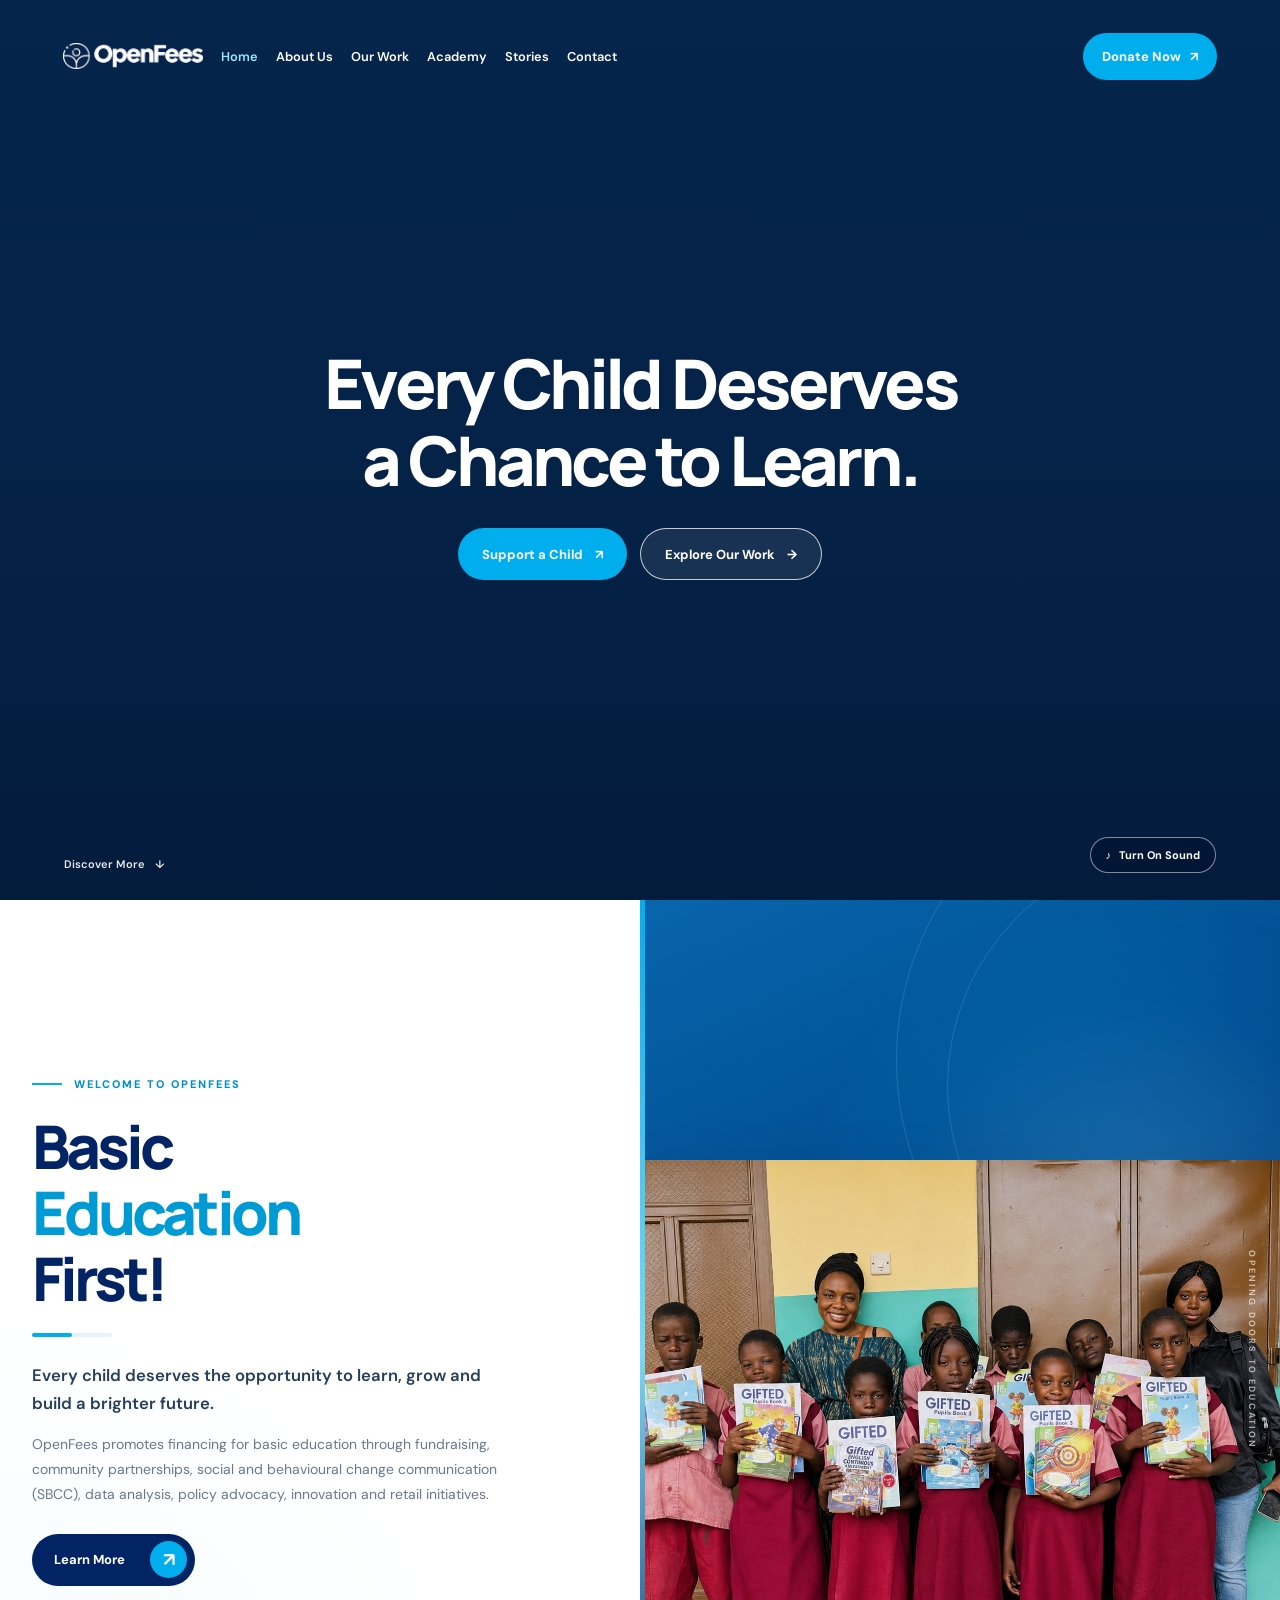
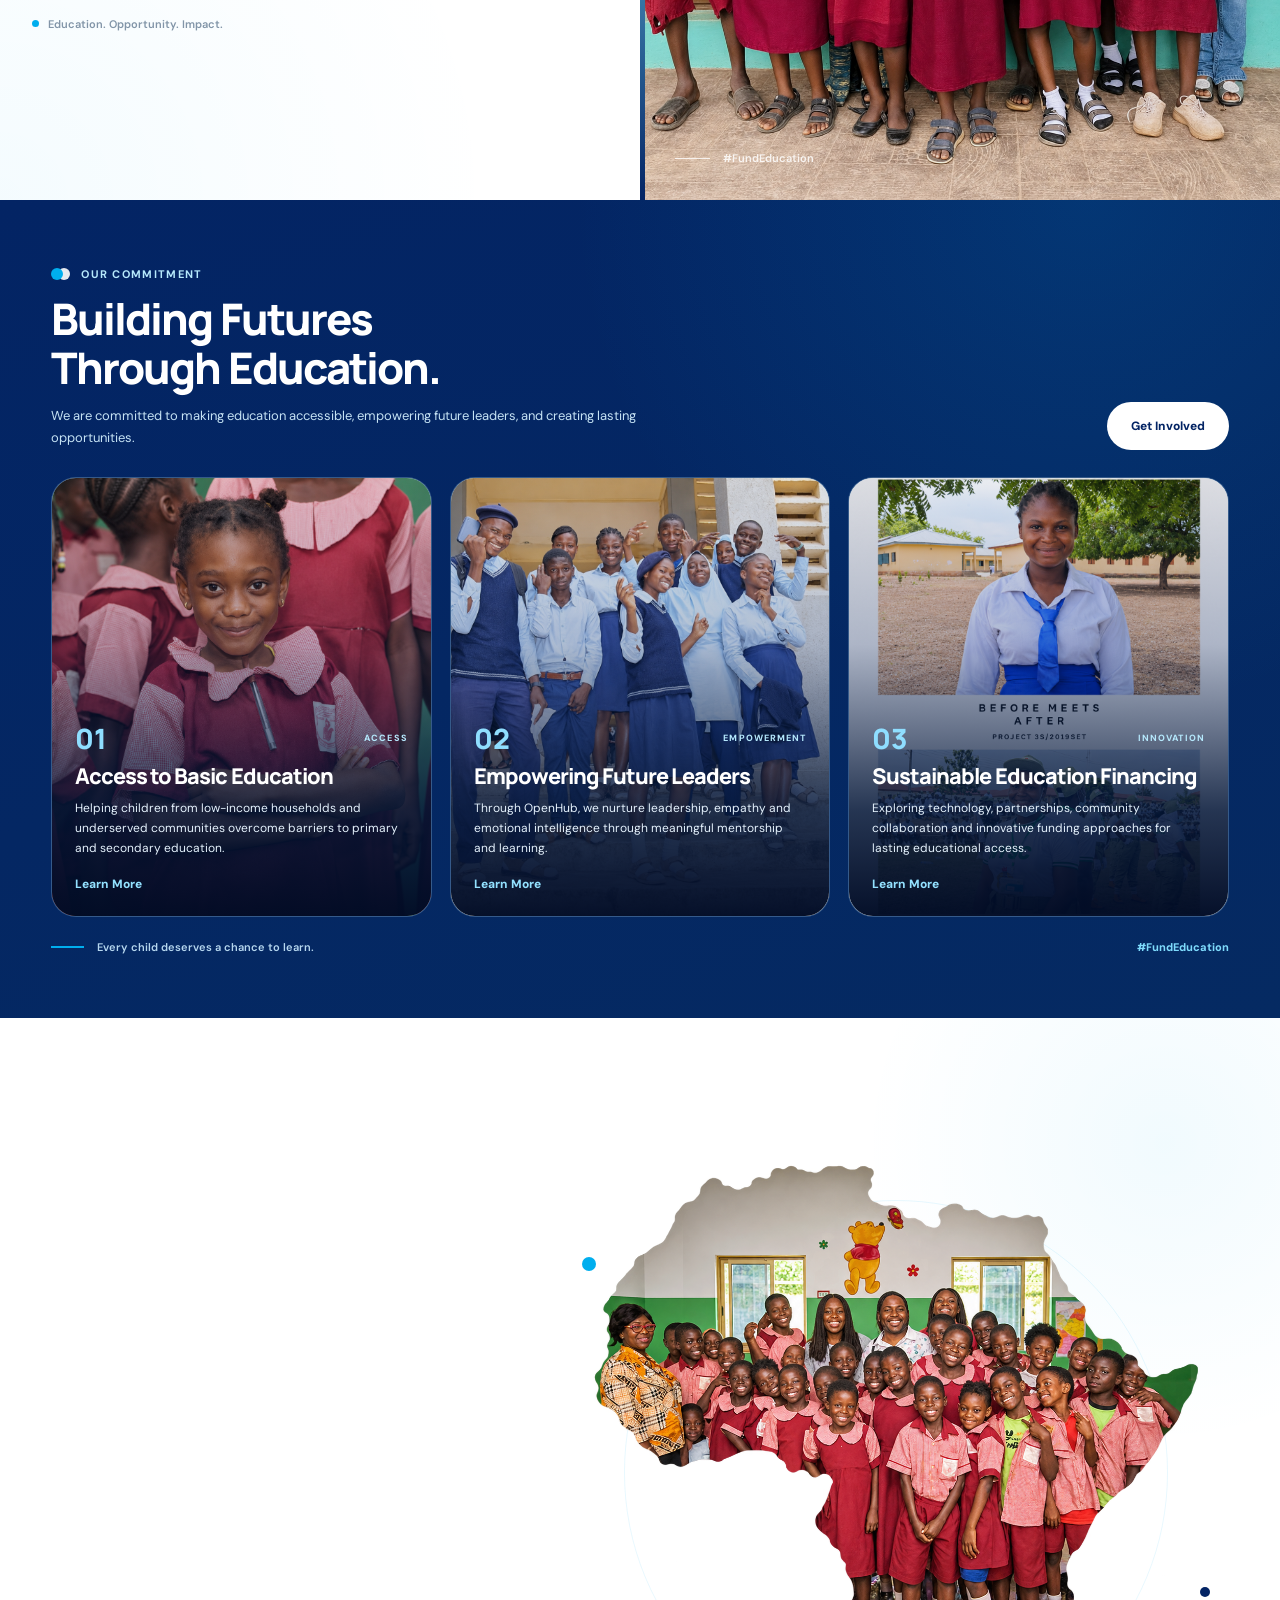
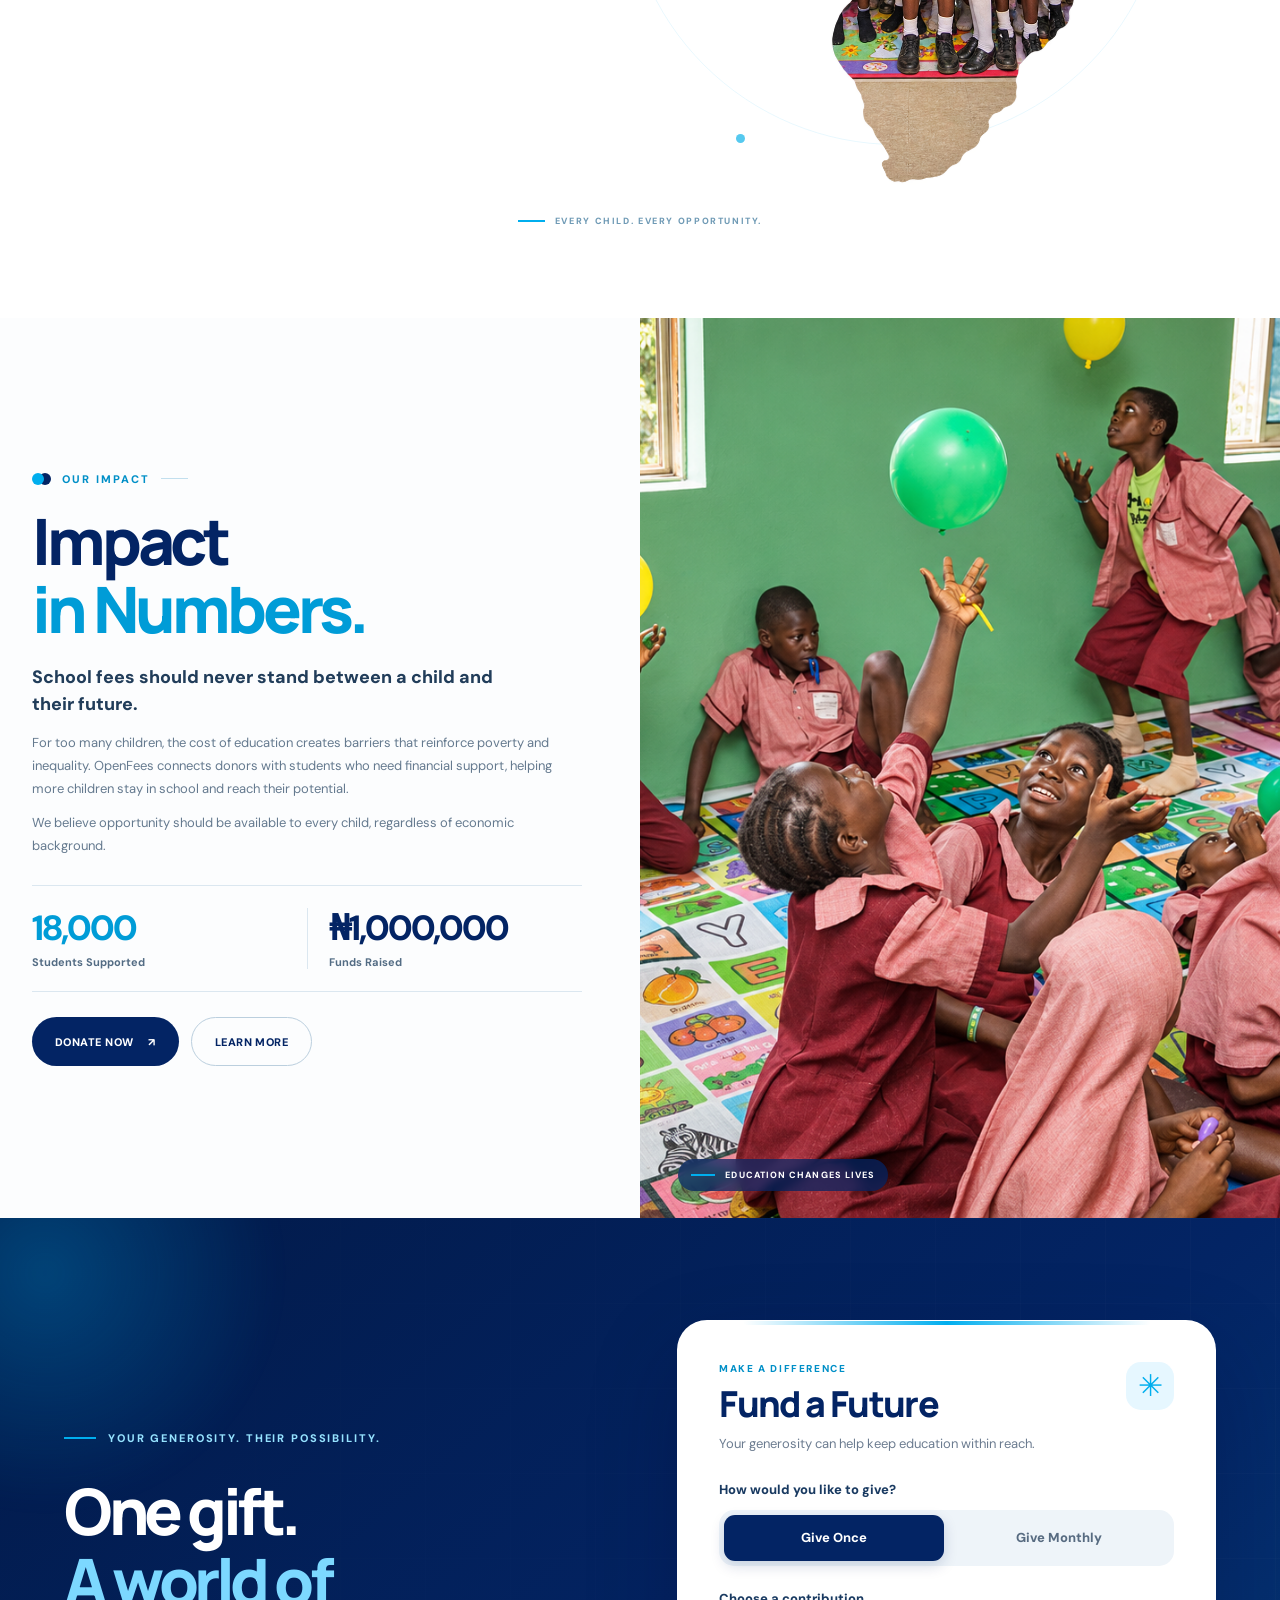
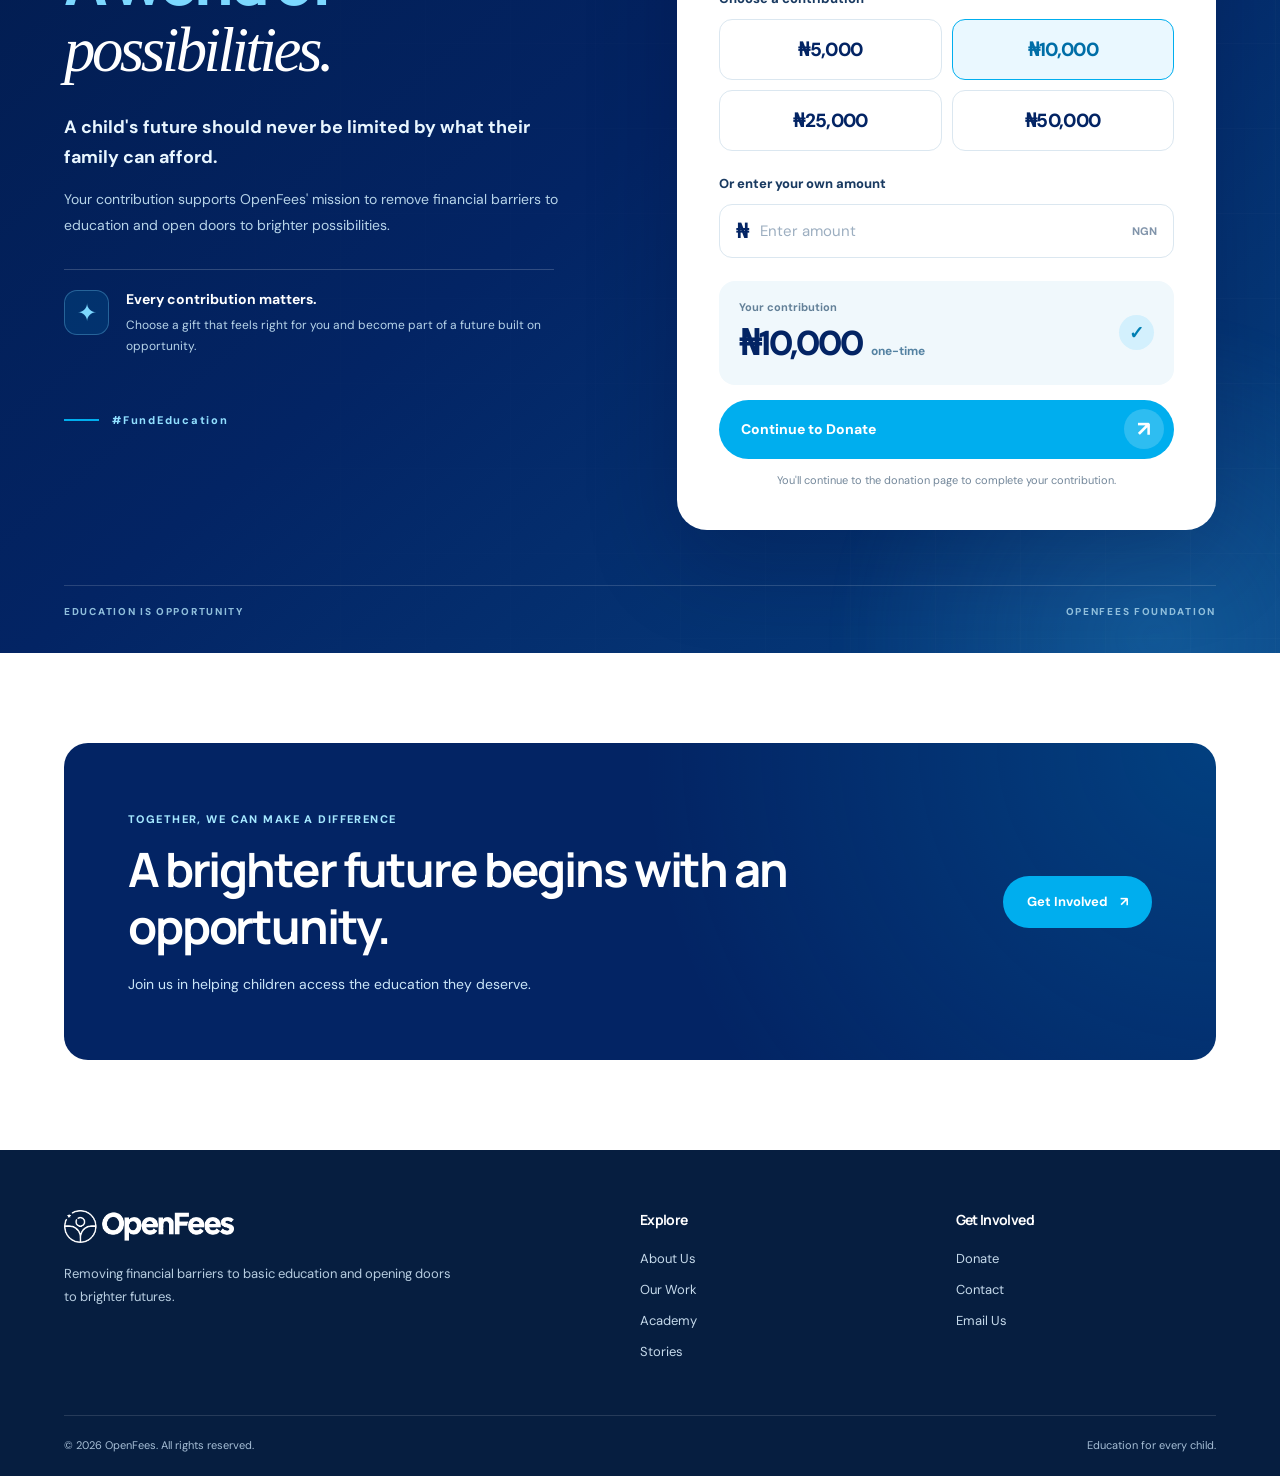
==== commit dedded5d: "Update index.html" ====
--- a/index.html
+++ b/index.html
@@ -6,14 +6,12 @@
   <meta name="viewport"
         content="width=device-width, initial-scale=1.0">
   <meta name="theme-color" content="#032464">
+  <meta name="description"
+        content="OpenFees promotes access to basic education through fundraising, partnerships, advocacy, innovation and learning.">
 
   <title>OpenFees | Education for Every Child</title>
 
-  <meta name="description"
-        content="OpenFees helps remove financial barriers to basic education through fundraising, partnerships, mentorship and innovation.">
-
-  <link rel="preconnect"
-        href="https://fonts.googleapis.com">
+  <link rel="preconnect" href="https://fonts.googleapis.com">
   <link rel="preconnect"
         href="https://fonts.gstatic.com"
         crossorigin>
@@ -28,27 +26,21 @@
 
 <body>
 
-<a class="skip-link" href="#main">
+<a href="#main" class="skip-link">
   Skip to content
 </a>
 
-<!-- =====================================
-     HEADER
-===================================== -->
+<!-- HEADER -->
 
 <header class="site-header">
 
-  <nav class="navbar"
-       aria-label="Main navigation">
-
-    <a class="brand"
-       href="index.html"
+  <nav class="navbar" aria-label="Main navigation">
+
+    <a href="index.html"
+       class="brand"
        aria-label="OpenFees homepage">
-
-      <img
-        src="media/Openfees-white.png"
-        alt="OpenFees">
-
+      <img src="media/Openfees-white.png"
+           alt="OpenFees Logo">
     </a>
 
     <ul class="nav-list"
@@ -56,38 +48,33 @@
         data-menu-list>
 
       <li>
-        <a href="index.html" aria-current="page">
-          Home
-        </a>
+        <a href="index.html"
+           aria-current="page">Home</a>
       </li>
 
       <li>
-        <a href="about.html">
-          About Us
-        </a>
+        <a href="about.html">About Us</a>
       </li>
 
       <li>
-        <a href="our-work.html">
-          Our Work
-        </a>
+        <a href="our-work.html">Our Work</a>
       </li>
 
       <li>
-        <a href="blog.html">
-          Stories
-        </a>
+        <a href="academy.html">Academy</a>
       </li>
 
       <li>
-        <a href="contact.html">
-          Contact
-        </a>
+        <a href="blog.html">Stories</a>
       </li>
 
+      <li>
+        <a href="contact.html">Contact</a>
+      </li>
+
     </ul>
 
-    <a class="nav-cta" href="donate.html">
+    <a href="donate.html" class="nav-cta">
       Donate Now
       <span aria-hidden="true">&nearr;</span>
     </a>
@@ -96,9 +83,9 @@
       class="menu-button"
       type="button"
       data-menu-button
-      aria-label="Open navigation menu"
+      aria-controls="site-menu"
       aria-expanded="false"
-      aria-controls="site-menu">
+      aria-label="Open navigation menu">
 
       <svg viewBox="0 0 24 24" aria-hidden="true">
         <path d="M4 7h16M4 12h16M4 17h16"/>
@@ -113,15 +100,15 @@
 
 <main id="main">
 
-<!-- =====================================
+<!-- ====================================
      SECTION 1 — VIDEO HERO
-===================================== -->
+==================================== -->
 
 <section class="hero" aria-labelledby="hero-title">
 
   <video
+    id="heroVideo"
     class="hero-video"
-    id="heroVideo"
     autoplay
     muted
     loop
@@ -182,8 +169,8 @@
     id="soundToggle"
     class="sound-toggle"
     type="button"
-    aria-pressed="false"
-    aria-label="Turn video sound on">
+    aria-label="Turn video sound on"
+    aria-pressed="false">
 
     <span id="soundIcon" aria-hidden="true">♪</span>
     <span id="soundLabel">Turn On Sound</span>
@@ -193,21 +180,20 @@
 </section>
 
 
-<!-- =====================================
-     SECTION 2 — WELCOME TO OPENFEES
-===================================== -->
+<!-- ====================================
+     SECTION 2 — WELCOME
+==================================== -->
 
 <section
+  class="welcome-section"
   id="welcome"
-  class="welcome-section"
   aria-labelledby="welcome-title">
 
   <div class="welcome-layout">
 
     <div class="welcome-content">
 
-      <div class="welcome-content-inner"
-           data-reveal>
+      <div class="welcome-content-inner" data-reveal>
 
         <div class="welcome-eyebrow">
           <span class="welcome-eyebrow-line"></span>
@@ -237,10 +223,11 @@
 
         <p class="welcome-description">
           OpenFees promotes financing for basic
-          education through fundraising, community
-          partnerships, social and behavioural
-          change communication (SBCC), data analysis,
-          policy advocacy, innovation and retail initiatives.
+          education through fundraising,
+          community partnerships, social and
+          behavioural change communication (SBCC),
+          data analysis, policy advocacy,
+          innovation and retail initiatives.
         </p>
 
         <div class="welcome-actions">
@@ -250,9 +237,7 @@
             Learn More
 
             <span class="welcome-button-arrow"
-                  aria-hidden="true">
-              &nearr;
-            </span>
+                  aria-hidden="true">&nearr;</span>
 
           </a>
 
@@ -282,8 +267,8 @@
       <div class="welcome-image-wrap">
 
         <img
+          src="media/Students.png"
           class="welcome-students"
-          src="media/Students.png"
           alt="Students representing educational opportunity"
           loading="lazy">
 
@@ -309,13 +294,13 @@
 </section>
 
 
-<!-- =====================================
+<!-- ====================================
      SECTION 3 — OUR COMMITMENT
-===================================== -->
+==================================== -->
 
 <section
+  class="commitment-showcase"
   id="our-commitment"
-  class="commitment-showcase"
   aria-labelledby="commitment-title">
 
   <div class="commitment-wrap">
@@ -332,7 +317,6 @@
         <h2 id="commitment-title">
 
           Building Futures
-
           <span>Through Education.</span>
 
         </h2>
@@ -345,8 +329,8 @@
 
       </div>
 
-      <a class="commitment-top-btn"
-         href="donate.html">
+      <a href="donate.html"
+         class="commitment-top-btn">
         Get Involved
       </a>
 
@@ -365,12 +349,10 @@
         <div class="commitment-card-inner">
 
           <div class="commitment-media">
-
             <img
               src="media/student2.png"
-              alt="Children representing access to basic education"
+              alt="Children representing access to education"
               loading="lazy">
-
           </div>
 
           <div class="commitment-overlay"></div>
@@ -414,12 +396,10 @@
         <div class="commitment-card-inner">
 
           <div class="commitment-media">
-
             <img
               src="media/student3.png"
               alt="Students representing leadership and mentorship"
               loading="lazy">
-
           </div>
 
           <div class="commitment-overlay"></div>
@@ -462,12 +442,10 @@
         <div class="commitment-card-inner">
 
           <div class="commitment-media">
-
             <img
               src="media/student4.png"
-              alt="Students representing sustainable educational opportunities"
+              alt="Students representing sustainable education"
               loading="lazy">
-
           </div>
 
           <div class="commitment-overlay"></div>
@@ -504,9 +482,7 @@
     <div class="commitment-footer-note">
 
       <span class="commitment-note-line"></span>
-
       Every child deserves a chance to learn.
-
       <span class="commitment-note-mark">
         #FundEducation
       </span>
@@ -518,9 +494,9 @@
 </section>
 
 
-<!-- =====================================
+<!-- ====================================
      SECTION 4 — EDUCATION IS A RIGHT
-===================================== -->
+==================================== -->
 
 <section
   class="education-right-section"
@@ -529,30 +505,25 @@
 
   <div class="education-right-container">
 
-    <div class="education-right-content"
-         data-reveal>
+    <div class="education-right-content" data-reveal>
 
       <div class="education-right-eyebrow">
-
         <span class="education-right-line"></span>
         OUR BELIEF
-
       </div>
 
       <h2 id="education-right-title">
 
         Education is a
-
         <span>fundamental</span>
-
         right.
 
       </h2>
 
       <p class="education-right-description">
-        We envision a world where a child's future
-        is never determined by their family's
-        financial circumstances.
+        We envision a world where a child's
+        future is never determined by their
+        family's financial circumstances.
       </p>
 
       <p class="education-right-supporting">
@@ -585,7 +556,7 @@
       <img
         src="media/map.png"
         class="education-map-image"
-        alt="Map artwork representing educational opportunity"
+        alt="Map artwork representing equal educational opportunities"
         loading="lazy">
 
       <span class="education-map-orbit"
@@ -598,7 +569,6 @@
   <div class="education-right-bottom">
 
     <span class="education-bottom-dash"></span>
-
     <span>EVERY CHILD. EVERY OPPORTUNITY.</span>
 
   </div>
@@ -606,9 +576,9 @@
 </section>
 
 
-<!-- =====================================
+<!-- ====================================
      SECTION 5 — IMPACT IN NUMBERS
-===================================== -->
+==================================== -->
 
 <section
   class="impact-section"
@@ -634,7 +604,6 @@
         <h2 id="impact-title">
 
           Impact
-
           <span class="impact-title-blue">
             in Numbers.
           </span>
@@ -642,22 +611,24 @@
         </h2>
 
         <p class="impact-lead">
-          School fees should never stand between
-          a child and their future.
+          School fees should never stand
+          between a child and their future.
         </p>
 
         <p class="impact-description">
-          For too many children, the cost of
-          education creates barriers that reinforce
-          poverty and inequality. OpenFees connects
-          donors with students who need financial
-          support, helping more children stay in
-          school and reach their potential.
+          For too many children, the cost
+          of education creates barriers
+          that reinforce poverty and inequality.
+          OpenFees connects donors with students
+          who need financial support, helping
+          more children stay in school
+          and reach their potential.
         </p>
 
         <p class="impact-description impact-description-last">
-          We believe opportunity should be available
-          to every child, regardless of economic background.
+          We believe opportunity should be
+          available to every child, regardless
+          of economic background.
         </p>
 
         <div class="impact-statistics">
@@ -695,17 +666,13 @@
 
           <a href="donate.html"
              class="impact-btn impact-btn-primary">
-
             DONATE NOW
             <span aria-hidden="true">&nearr;</span>
-
           </a>
 
           <a href="about.html"
              class="impact-btn impact-btn-outline">
-
             LEARN MORE
-
           </a>
 
         </div>
@@ -724,7 +691,7 @@
         <img
           src="media/student5.png"
           class="impact-student-image"
-          alt="Student representing the impact of educational support"
+          alt="Student representing OpenFees educational impact"
           loading="lazy">
 
       </div>
@@ -739,7 +706,6 @@
            aria-hidden="true">
 
         <span></span>
-
         EDUCATION CHANGES LIVES
 
       </div>
@@ -751,10 +717,9 @@
 </section>
 
 
-<!-- =====================================
+<!-- ====================================
      SECTION 6 — FUND A FUTURE
-     NEW INTERACTIVE DONATION EXPERIENCE
-===================================== -->
+==================================== -->
 
 <section
   class="fund-future-section"
@@ -769,7 +734,7 @@
 
   <div class="fund-future-container">
 
-    <!-- LEFT — STORYTELLING -->
+    <!-- LEFT -->
 
     <div class="fund-future-story" data-reveal>
 
@@ -799,8 +764,8 @@
       <p class="fund-future-description">
         Your contribution supports OpenFees'
         mission to remove financial barriers
-        to education and open doors to brighter
-        possibilities.
+        to education and open doors to
+        brighter possibilities.
       </p>
 
       <div class="fund-future-promise">
@@ -813,9 +778,9 @@
           <strong>Every contribution matters.</strong>
 
           <p>
-            Choose a gift that feels right for you
-            and become part of a future built
-            on opportunity.
+            Choose a gift that feels right
+            for you and become part of a
+            future built on opportunity.
           </p>
 
         </div>
@@ -834,7 +799,7 @@
     </div>
 
 
-    <!-- RIGHT — INTERACTIVE DONATION PANEL -->
+    <!-- DONATION PANEL -->
 
     <div class="fund-future-panel" data-reveal>
 
@@ -857,13 +822,13 @@
 
         <div class="fund-panel-symbol"
              aria-hidden="true">
+
           <span>✳</span>
-        </div>
-
-      </div>
-
-
-      <!-- FREQUENCY SELECTION -->
+
+        </div>
+
+      </div>
+
 
       <fieldset class="fund-frequency-fieldset">
 
@@ -903,8 +868,6 @@
       </fieldset>
 
 
-      <!-- AMOUNT SELECTION -->
-
       <fieldset class="fund-amount-fieldset">
 
         <legend class="fund-field-label">
@@ -967,12 +930,11 @@
       </fieldset>
 
 
-      <!-- CUSTOM AMOUNT -->
-
       <div class="fund-custom-field">
 
-        <label for="fundCustomAmount"
-               class="fund-field-label">
+        <label
+          for="fundCustomAmount"
+          class="fund-field-label">
 
           Or enter your own amount
 
@@ -981,9 +943,7 @@
         <div class="fund-custom-input-wrap">
 
           <span class="fund-currency-symbol"
-                aria-hidden="true">
-            ₦
-          </span>
+                aria-hidden="true">₦</span>
 
           <input
             id="fundCustomAmount"
@@ -1010,8 +970,6 @@
       </div>
 
 
-      <!-- LIVE DONATION SUMMARY -->
-
       <div class="fund-donation-summary"
            aria-live="polite">
 
@@ -1036,14 +994,10 @@
         </div>
 
         <div class="fund-summary-mark"
-             aria-hidden="true">
-          ✓
-        </div>
-
-      </div>
-
-
-      <!-- DONATION CTA -->
+             aria-hidden="true">✓</div>
+
+      </div>
+
 
       <a
         id="fundDonateButton"
@@ -1053,17 +1007,13 @@
         Continue to Donate
 
         <span class="fund-button-icon"
-              aria-hidden="true">
-          &nearr;
-        </span>
+              aria-hidden="true">&nearr;</span>
 
       </a>
 
       <p class="fund-panel-disclaimer">
-
-        You'll continue to the donation page
-        to complete your contribution.
-
+        You'll continue to the donation
+        page to complete your contribution.
       </p>
 
     </div>
@@ -1082,9 +1032,9 @@
 </section>
 
 
-<!-- =====================================
+<!-- ====================================
      SECTION 7 — GET INVOLVED
-===================================== -->
+==================================== -->
 
 <section class="section cta-section"
          id="get-involved">
@@ -1105,8 +1055,8 @@
         </h2>
 
         <p>
-          Join us in helping children access
-          the education they deserve.
+          Join us in helping children
+          access the education they deserve.
         </p>
 
       </div>
@@ -1128,9 +1078,9 @@
 </main>
 
 
-<!-- =====================================
+<!-- ====================================
      FOOTER
-===================================== -->
+==================================== -->
 
 <footer class="site-footer">
 
@@ -1149,9 +1099,9 @@
         </a>
 
         <p>
-          Removing financial barriers to basic
-          education and opening doors to
-          brighter futures.
+          Removing financial barriers
+          to basic education and opening
+          doors to brighter futures.
         </p>
 
       </div>
@@ -1161,7 +1111,11 @@
         <h3>Explore</h3>
 
         <a href="about.html">About Us</a>
+
         <a href="our-work.html">Our Work</a>
+
+        <a href="academy.html">Academy</a>
+
         <a href="blog.html">Stories</a>
 
       </div>
@@ -1171,6 +1125,7 @@
         <h3>Get Involved</h3>
 
         <a href="donate.html">Donate</a>
+
         <a href="contact.html">Contact</a>
 
         <a href="mailto:hello@openfees.org">
--- a/style.css
+++ b/style.css
@@ -1,8 +1,7 @@
 
-/* ============================================
-   OPENFEES — COMPLETE RESPONSIVE STYLESHEET
-   Brand: Navy #032464, Blue #00AEEE
-============================================ */
+/* ==========================================
+   OPENFEES — COMPLETE STYLE.CSS
+========================================== */
 
 :root {
   --navy: #032464;
@@ -16,10 +15,6 @@
   --shadow: 0 18px 55px rgba(3,36,100,.10);
 }
 
-/* ============================================
-   GLOBAL RESET
-============================================ */
-
 *,
 *::before,
 *::after {
@@ -28,12 +23,10 @@
 
 html {
   scroll-behavior: smooth;
-  scroll-padding-top: 20px;
 }
 
 body {
   margin: 0;
-  width: 100%;
   overflow-x: hidden;
   background: var(--white);
   color: var(--ink);
@@ -41,18 +34,11 @@
   -webkit-font-smoothing: antialiased;
 }
 
-h1,
-h2,
-h3,
-h4,
-p {
+h1, h2, h3, h4, p {
   margin-top: 0;
 }
 
-h1,
-h2,
-h3,
-h4 {
+h1, h2, h3, h4 {
   font-family: "Manrope", Arial, sans-serif;
   letter-spacing: -.045em;
 }
@@ -62,7 +48,8 @@
   text-decoration: none;
 }
 
-button {
+button,
+input {
   font: inherit;
 }
 
@@ -72,18 +59,13 @@
   max-width: 100%;
 }
 
-button,
-a {
-  -webkit-tap-highlight-color: transparent;
-}
-
 :focus-visible {
   outline: 3px solid var(--blue);
   outline-offset: 4px;
 }
 
 .container {
-  width: min(1180px, 90%);
+  width: min(1180px,90%);
   margin-inline: auto;
 }
 
@@ -102,9 +84,9 @@
   top: 12px;
 }
 
-/* ============================================
+/* ==========================================
    HEADER
-============================================ */
+========================================== */
 
 .site-header {
   position: absolute;
@@ -116,14 +98,13 @@
 }
 
 .navbar {
-  width: min(1380px, 92%);
+  display: flex;
+  align-items: center;
+  gap: clamp(15px,2.5vw,34px);
+  width: min(1380px,92%);
   min-height: 72px;
   margin-inline: auto;
-  display: flex;
-  align-items: center;
-  gap: clamp(15px, 2.5vw, 34px);
   padding: 8px 12px;
-  background: transparent;
 }
 
 .brand {
@@ -133,8 +114,7 @@
 }
 
 .brand img {
-  display: block;
-  width: clamp(125px, 13vw, 175px);
+  width: clamp(125px,13vw,175px);
   max-height: 64px;
   height: auto;
   object-fit: contain;
@@ -143,7 +123,7 @@
 .nav-list {
   display: flex;
   align-items: center;
-  gap: clamp(13px, 1.9vw, 34px);
+  gap: clamp(13px,1.9vw,34px);
   margin: 0 auto 0 0;
   padding: 0;
   list-style: none;
@@ -157,7 +137,7 @@
   display: block;
   padding: 11px 0;
   color: white;
-  font-size: clamp(12px, 1vw, 14px);
+  font-size: clamp(12px,1vw,14px);
   font-weight: 600;
   transition: color .25s;
 }
@@ -196,7 +176,6 @@
   flex-shrink: 0;
   width: 42px;
   height: 42px;
-  padding: 8px;
   border: 1px solid rgba(255,255,255,.45);
   border-radius: 12px;
   background: rgba(255,255,255,.12);
@@ -213,16 +192,16 @@
   stroke-linecap: round;
 }
 
-/* ============================================
+/* ==========================================
    SECTION 1 — VIDEO HERO
-============================================ */
+========================================== */
 
 .hero {
   position: relative;
   isolation: isolate;
   display: flex;
+  align-items: center;
   justify-content: center;
-  align-items: center;
   width: 100%;
   min-height: 100vh;
   min-height: 100svh;
@@ -238,7 +217,7 @@
   height: 100%;
   max-width: none;
   object-fit: cover;
-  object-position: center center;
+  object-position: center;
 }
 
 .hero-shade {
@@ -247,16 +226,16 @@
   inset: 0;
   background: linear-gradient(
     180deg,
-    rgba(2,15,37,.28) 0%,
+    rgba(2,15,37,.28),
     rgba(1,16,40,.35) 45%,
-    rgba(1,15,38,.58) 100%
+    rgba(1,15,38,.58)
   );
 }
 
 .hero-inner {
   position: relative;
   z-index: 2;
-  width: min(1300px, 92%);
+  width: min(1300px,92%);
   margin-inline: auto;
   padding: 145px 0 120px;
   text-align: center;
@@ -271,9 +250,9 @@
   max-width: 1050px;
   margin: 0 auto 29px;
   color: white;
-  font-size: clamp(43px, 5.35vw, 78px);
+  font-size: clamp(43px,5.35vw,78px);
+  font-weight: 800;
   line-height: 1.13;
-  font-weight: 800;
   letter-spacing: -.055em;
   text-wrap: balance;
 }
@@ -349,10 +328,6 @@
   backdrop-filter: blur(10px);
 }
 
-.sound-toggle:hover {
-  background: rgba(2,22,51,.95);
-}
-
 .scroll-indicator {
   position: absolute;
   z-index: 4;
@@ -366,23 +341,22 @@
   font-weight: 600;
 }
 
-/* ============================================
+/* ==========================================
    SECTION 2 — WELCOME
-============================================ */
+========================================== */
 
 .welcome-section {
   position: relative;
+  isolation: isolate;
   width: 100%;
   min-height: 100svh;
-  isolation: isolate;
   overflow: hidden;
   background: white;
 }
 
 .welcome-layout {
   display: grid;
-  grid-template-columns: minmax(0,1fr) minmax(0,1fr);
-  width: 100%;
+  grid-template-columns: repeat(2,minmax(0,1fr));
   min-height: 100svh;
 }
 
@@ -390,17 +364,10 @@
   display: flex;
   align-items: center;
   justify-content: center;
-  padding: clamp(35px, 5vw, 85px);
-  padding-left: max(
-    5vw,
-    calc((100vw - 1320px)/2 + 50px)
-  );
+  padding: clamp(35px,5vw,85px);
+  padding-left: max(5vw,calc((100vw - 1320px)/2 + 50px));
   background:
-    radial-gradient(
-      circle at 0 100%,
-      rgba(0,174,238,.045),
-      transparent 45%
-    ),
+    radial-gradient(circle at 0 100%,rgba(0,174,238,.045),transparent 45%),
     white;
 }
 
@@ -430,7 +397,7 @@
   max-width: 580px;
   margin-bottom: 22px;
   color: var(--navy);
-  font-size: clamp(40px, 4.7vw, 73px);
+  font-size: clamp(40px,4.7vw,73px);
   line-height: 1.09;
   font-weight: 800;
   letter-spacing: -.065em;
@@ -461,7 +428,7 @@
   max-width: 470px;
   margin-bottom: 15px;
   color: #253E59;
-  font-size: clamp(15px, 1.3vw, 18px);
+  font-size: clamp(15px,1.3vw,18px);
   font-weight: 600;
   line-height: 1.65;
 }
@@ -534,11 +501,7 @@
   min-height: 100%;
   overflow: hidden;
   background: linear-gradient(
-    145deg,
-    #0A63AB,
-    #035397 28%,
-    #032F72 64%,
-    #032464
+    145deg,#0A63AB,#035397 28%,#032F72 64%,#032464
   );
 }
 
@@ -548,9 +511,7 @@
   z-index: 1;
   inset: 0;
   background: linear-gradient(
-    0deg,
-    rgba(3,36,100,.25),
-    rgba(0,174,238,.11)
+    0deg,rgba(3,36,100,.25),rgba(0,174,238,.11)
   );
   pointer-events: none;
 }
@@ -563,10 +524,8 @@
   aspect-ratio: 1;
   border-radius: 50%;
   background: radial-gradient(
-    circle,
-    rgba(95,207,255,.4),
-    rgba(0,174,238,.1) 52%,
-    transparent 72%
+    circle,rgba(95,207,255,.4),
+    rgba(0,174,238,.1) 52%,transparent 72%
   );
 }
 
@@ -599,10 +558,7 @@
   width: 5px;
   height: 100%;
   background: linear-gradient(
-    to bottom,
-    #00AEEE,
-    #79DAF7,
-    #032464
+    to bottom,#00AEEE,#79DAF7,#032464
   );
 }
 
@@ -668,19 +624,15 @@
   background: rgba(255,255,255,.8);
 }
 
-/* ============================================
+/* ==========================================
    SECTION 3 — OUR COMMITMENT
-============================================ */
+========================================== */
 
 .commitment-showcase {
-  padding: clamp(42px, 5vw, 75px) 0;
+  padding: clamp(42px,5vw,75px) 0;
   color: white;
   background:
-    radial-gradient(
-      circle at 85% 0%,
-      rgba(0,174,238,.12),
-      transparent 38%
-    ),
+    radial-gradient(circle at 85% 0%,rgba(0,174,238,.12),transparent 38%),
     linear-gradient(160deg,#032464,#052A62);
   overflow: hidden;
 }
@@ -725,7 +677,7 @@
 .commitment-head h2 {
   margin-bottom: 13px;
   color: white;
-  font-size: clamp(31px, 3.4vw, 50px);
+  font-size: clamp(31px,3.4vw,50px);
   line-height: 1.13;
   font-weight: 800;
 }
@@ -771,10 +723,9 @@
 .commitment-card-new {
   --expanded-bg: #E6F5FC;
   --expanded-text: #032464;
-
   position: relative;
-  height: clamp(390px, 50vw, 465px);
   min-width: 0;
+  height: clamp(390px,50vw,465px);
   overflow: hidden;
   border: 1px solid rgba(255,255,255,.15);
   border-radius: 25px;
@@ -830,7 +781,7 @@
   height: 100%;
   object-fit: cover;
   object-position: center top;
-  transition: transform .6s, object-position .5s;
+  transition: transform .6s,object-position .5s;
 }
 
 .commitment-overlay {
@@ -859,8 +810,7 @@
   transition:
     top .5s cubic-bezier(.2,.8,.2,1),
     bottom .5s cubic-bezier(.2,.8,.2,1),
-    padding .5s,
-    color .4s;
+    padding .5s,color .4s;
 }
 
 .commitment-number-row {
@@ -909,12 +859,9 @@
 }
 
 .commitment-link:hover {
-  color: white;
   text-decoration: underline;
   text-underline-offset: 4px;
 }
-
-/* Reversed hover layout */
 
 .commitment-card-new:hover .commitment-media,
 .commitment-card-new:focus-within .commitment-media,
@@ -932,7 +879,6 @@
 .commitment-card-new.is-expanded .commitment-media img {
   object-fit: contain;
   object-position: center;
-  transform: scale(1);
 }
 
 .commitment-card-new:hover .commitment-overlay,
@@ -997,9 +943,9 @@
   font-weight: 800;
 }
 
-/* ============================================
+/* ==========================================
    SECTION 4 — EDUCATION IS A RIGHT
-============================================ */
+========================================== */
 
 .education-right-section {
   position: relative;
@@ -1022,9 +968,7 @@
   height: 610px;
   border-radius: 50%;
   background: radial-gradient(
-    circle,
-    rgba(0,174,238,.055),
-    transparent 70%
+    circle,rgba(0,174,238,.055),transparent 70%
   );
   pointer-events: none;
 }
@@ -1035,7 +979,7 @@
   display: grid;
   grid-template-columns: minmax(0,.85fr) minmax(0,1.15fr);
   align-items: center;
-  gap: clamp(18px, 3vw, 60px);
+  gap: clamp(18px,3vw,60px);
   width: min(1380px,90%);
   margin-inline: auto;
 }
@@ -1068,8 +1012,8 @@
   max-width: 610px;
   margin-bottom: 24px;
   color: var(--navy);
-  font-family: Georgia, "Times New Roman", serif;
-  font-size: clamp(44px, 4.8vw, 75px);
+  font-family: Georgia,"Times New Roman",serif;
+  font-size: clamp(44px,4.8vw,75px);
   font-weight: 700;
   line-height: 1.06;
   letter-spacing: -.055em;
@@ -1109,7 +1053,7 @@
   color: white;
   font-size: 12px;
   font-weight: 800;
-  transition: transform .25s, background .25s;
+  transition: transform .25s,background .25s;
 }
 
 .education-right-button:hover {
@@ -1123,7 +1067,7 @@
   align-items: center;
   justify-content: center;
   min-width: 0;
-  height: min(75svh, 680px);
+  height: min(75svh,680px);
   min-height: 410px;
 }
 
@@ -1203,9 +1147,9 @@
   background: var(--blue);
 }
 
-/* ============================================
+/* ==========================================
    SECTION 5 — IMPACT IN NUMBERS
-============================================ */
+========================================== */
 
 .impact-section {
   position: relative;
@@ -1219,7 +1163,7 @@
 
 .impact-layout {
   display: grid;
-  grid-template-columns: minmax(0,1fr) minmax(0,1fr);
+  grid-template-columns: repeat(2,minmax(0,1fr));
   align-items: stretch;
   width: 100%;
   min-height: 100svh;
@@ -1230,11 +1174,8 @@
   align-items: center;
   justify-content: flex-end;
   min-width: 0;
-  padding: 55px clamp(25px, 4.5vw, 85px);
-  padding-left: max(
-    5vw,
-    calc((100vw - 1320px)/2 + 50px)
-  );
+  padding: 55px clamp(25px,4.5vw,85px);
+  padding-left: max(5vw,calc((100vw - 1320px)/2 + 50px));
 }
 
 .impact-inner {
@@ -1273,8 +1214,7 @@
   max-width: 550px;
   margin-bottom: 22px;
   color: var(--navy);
-  font-family: "Manrope",sans-serif;
-  font-size: clamp(44px, 5vw, 76px);
+  font-size: clamp(44px,5vw,76px);
   font-weight: 800;
   line-height: 1.06;
   letter-spacing: -.065em;
@@ -1309,9 +1249,8 @@
 .impact-statistics {
   display: flex;
   align-items: stretch;
-  gap: clamp(14px, 1.7vw, 30px);
-  margin-top: 27px;
-  margin-bottom: 25px;
+  gap: clamp(14px,1.7vw,30px);
+  margin: 27px 0 25px;
   padding: 22px 0;
   border-top: 1px solid #DBE7F0;
   border-bottom: 1px solid #DBE7F0;
@@ -1324,8 +1263,7 @@
 
 .impact-stat-number {
   color: var(--navy);
-  font-family: "Manrope",sans-serif;
-  font-size: clamp(25px, 2.7vw, 42px);
+  font-size: clamp(25px,2.7vw,42px);
   font-weight: 800;
   letter-spacing: -.06em;
   line-height: 1.15;
@@ -1366,7 +1304,7 @@
   font-size: 11px;
   font-weight: 800;
   letter-spacing: .04em;
-  transition: transform .25s, background .25s;
+  transition: transform .25s,background .25s;
 }
 
 .impact-btn:hover {
@@ -1384,20 +1322,16 @@
 
 .impact-btn-outline {
   border: 1px solid #BBCFDE;
-  background: transparent;
   color: var(--navy);
 }
 
 .impact-btn-outline:hover {
   background: #EAF6FC;
 }
-
-/* FULL-HEIGHT RIGHT IMAGE */
 
 .impact-visual {
   position: relative;
   isolation: isolate;
-  display: block;
   min-width: 0;
   min-height: 100%;
   overflow: hidden;
@@ -1413,10 +1347,8 @@
   aspect-ratio: 1;
   border-radius: 50%;
   background: radial-gradient(
-    circle,
-    rgba(255,255,255,.95),
-    rgba(0,174,238,.08) 60%,
-    transparent 75%
+    circle,rgba(255,255,255,.95),
+    rgba(0,174,238,.08) 60%,transparent 75%
   );
 }
 
@@ -1432,13 +1364,11 @@
 .impact-student-image {
   position: absolute;
   inset: 0;
-  display: block;
   width: 100%;
   height: 100%;
   max-width: none;
   object-fit: cover;
   object-position: center center;
-  filter: none;
   transition: transform .6s;
 }
 
@@ -1475,12 +1405,570 @@
   background: var(--blue);
 }
 
-/* ============================================
-   SECTION 6 — GET INVOLVED
-============================================ */
+/* ==========================================
+   SECTION 6 — FUND A FUTURE
+   NEW SIGNATURE DONATION SECTION
+========================================== */
+
+.fund-future-section {
+  position: relative;
+  isolation: isolate;
+  min-height: 100svh;
+  padding: clamp(65px,8vw,110px) 0 35px;
+  overflow: hidden;
+  background:
+    linear-gradient(140deg,#021A49 0%,#032464 50%,#064080 100%);
+  color: white;
+}
+
+.fund-future-section::before {
+  content: "";
+  position: absolute;
+  inset: 0;
+  opacity: .25;
+  background-image:
+    linear-gradient(rgba(255,255,255,.07) 1px,transparent 1px),
+    linear-gradient(90deg,rgba(255,255,255,.07) 1px,transparent 1px);
+  background-size: 85px 85px;
+  mask-image: linear-gradient(to right,transparent,#000);
+  pointer-events: none;
+}
+
+.fund-future-glow {
+  position: absolute;
+  z-index: -1;
+  border-radius: 50%;
+  filter: blur(12px);
+  pointer-events: none;
+}
+
+.fund-glow-one {
+  width: 470px;
+  height: 470px;
+  top: -180px;
+  left: -190px;
+  background: radial-gradient(
+    circle,rgba(0,174,238,.28),transparent 70%
+  );
+}
+
+.fund-glow-two {
+  width: 650px;
+  height: 650px;
+  bottom: -310px;
+  right: -200px;
+  background: radial-gradient(
+    circle,rgba(64,184,244,.23),transparent 70%
+  );
+}
+
+.fund-future-container {
+  position: relative;
+  z-index: 2;
+  display: grid;
+  grid-template-columns: minmax(0,1fr) minmax(0,.94fr);
+  align-items: center;
+  gap: clamp(35px,7vw,115px);
+  width: min(1260px,90%);
+  margin: auto;
+}
+
+.fund-future-story {
+  min-width: 0;
+}
+
+.fund-future-eyebrow {
+  display: inline-flex;
+  align-items: center;
+  gap: 12px;
+  margin-bottom: 31px;
+  color: #96E3FF;
+  font-size: 11px;
+  font-weight: 800;
+  letter-spacing: .17em;
+}
+
+.fund-future-eyebrow-line {
+  width: 32px;
+  height: 2px;
+  background: var(--blue);
+}
+
+.fund-future-story h2 {
+  max-width: 680px;
+  margin-bottom: 29px;
+  color: white;
+  font-size: clamp(48px,5.6vw,84px);
+  font-weight: 800;
+  line-height: 1.09;
+  letter-spacing: -.07em;
+}
+
+.fund-future-story h2 span,
+.fund-future-story h2 em {
+  display: block;
+}
+
+.fund-future-story h2 span {
+  color: #7CD8FF;
+}
+
+.fund-future-story h2 em {
+  color: white;
+  font-family: Georgia,"Times New Roman",serif;
+  font-size: .98em;
+  font-weight: 400;
+  letter-spacing: -.055em;
+}
+
+.fund-future-lead {
+  max-width: 500px;
+  margin-bottom: 15px;
+  color: #E8F6FF;
+  font-size: clamp(17px,1.4vw,20px);
+  font-weight: 700;
+  line-height: 1.65;
+}
+
+.fund-future-description {
+  max-width: 495px;
+  margin-bottom: 30px;
+  color: #B7D4E9;
+  font-size: 14px;
+  line-height: 1.85;
+}
+
+.fund-future-promise {
+  display: flex;
+  align-items: flex-start;
+  gap: 17px;
+  max-width: 490px;
+  padding: 20px 0;
+  border-top: 1px solid rgba(255,255,255,.18);
+}
+
+.fund-promise-icon {
+  display: grid;
+  place-items: center;
+  flex-shrink: 0;
+  width: 45px;
+  height: 45px;
+  border: 1px solid rgba(124,216,255,.3);
+  border-radius: 13px;
+  background: rgba(0,174,238,.12);
+  color: #7CD8FF;
+  font-size: 24px;
+}
+
+.fund-future-promise strong {
+  display: block;
+  margin-bottom: 7px;
+  color: white;
+  font-size: 14px;
+}
+
+.fund-future-promise p {
+  margin-bottom: 0;
+  color: #B7D4E9;
+  font-size: 12px;
+  line-height: 1.8;
+}
+
+.fund-future-decor {
+  display: flex;
+  align-items: center;
+  gap: 13px;
+  margin-top: 35px;
+  color: #91DFFF;
+  font-size: 11px;
+  font-weight: 800;
+  letter-spacing: .16em;
+}
+
+.fund-future-decor-line {
+  width: 35px;
+  height: 2px;
+  background: var(--blue);
+}
+
+/* THE DONATION CARD */
+
+.fund-future-panel {
+  position: relative;
+  width: 100%;
+  min-width: 0;
+  padding: clamp(23px,3.2vw,42px);
+  border: 1px solid rgba(255,255,255,.17);
+  border-radius: 30px;
+  background: #FFFFFF;
+  color: var(--navy);
+  box-shadow: 0 34px 90px rgba(0,10,45,.24);
+}
+
+.fund-future-panel::before {
+  content: "";
+  position: absolute;
+  top: 0;
+  left: 12%;
+  width: 76%;
+  height: 4px;
+  border-radius: 0 0 10px 10px;
+  background: linear-gradient(
+    90deg,transparent,#00AEEE,transparent
+  );
+}
+
+.fund-panel-heading {
+  display: flex;
+  align-items: flex-start;
+  justify-content: space-between;
+  gap: 20px;
+  margin-bottom: 26px;
+}
+
+.fund-panel-kicker {
+  display: block;
+  margin-bottom: 9px;
+  color: var(--blue-dark);
+  font-size: 10px;
+  font-weight: 800;
+  letter-spacing: .16em;
+}
+
+.fund-panel-heading h3 {
+  margin-bottom: 9px;
+  color: var(--navy);
+  font-size: clamp(27px,2.8vw,39px);
+  line-height: 1.13;
+  font-weight: 800;
+}
+
+.fund-panel-heading p {
+  max-width: 330px;
+  margin-bottom: 0;
+  color: #6C7C90;
+  font-size: 13px;
+  line-height: 1.65;
+}
+
+.fund-panel-symbol {
+  display: grid;
+  place-items: center;
+  flex-shrink: 0;
+  width: 48px;
+  height: 48px;
+  border-radius: 15px;
+  background: #E6F7FF;
+  color: #00AEEE;
+  font-size: 30px;
+}
+
+/* FIELDSETS */
+
+.fund-frequency-fieldset,
+.fund-amount-fieldset {
+  min-width: 0;
+  margin: 0 0 24px;
+  padding: 0;
+  border: 0;
+}
+
+.fund-field-label {
+  display: block;
+  width: 100%;
+  margin-bottom: 12px;
+  padding: 0;
+  color: #193A61;
+  font-size: 13px;
+  font-weight: 800;
+}
+
+/* FREQUENCY SWITCH */
+
+.fund-frequency-switch {
+  display: grid;
+  grid-template-columns: 1fr 1fr;
+  gap: 5px;
+  padding: 5px;
+  border-radius: 15px;
+  background: #EEF4F9;
+}
+
+.fund-frequency-option,
+.fund-amount-option {
+  position: relative;
+  display: block;
+  min-width: 0;
+  cursor: pointer;
+}
+
+.fund-frequency-option input,
+.fund-amount-option input {
+  position: absolute;
+  width: 100%;
+  height: 100%;
+  margin: 0;
+  opacity: 0;
+  cursor: pointer;
+}
+
+.fund-frequency-option span {
+  display: grid;
+  place-items: center;
+  min-height: 46px;
+  padding: 10px;
+  border-radius: 11px;
+  color: #576B81;
+  font-size: 13px;
+  font-weight: 800;
+  transition: background .2s,color .2s,box-shadow .2s;
+}
+
+.fund-frequency-option input:checked + span {
+  background: var(--navy);
+  color: white;
+  box-shadow: 0 5px 14px rgba(3,36,100,.17);
+}
+
+.fund-frequency-option input:focus-visible + span,
+.fund-amount-option input:focus-visible + span {
+  outline: 3px solid var(--blue);
+  outline-offset: 2px;
+}
+
+/* AMOUNT CHOICES */
+
+.fund-amount-grid {
+  display: grid;
+  grid-template-columns: repeat(2,minmax(0,1fr));
+  gap: 10px;
+}
+
+.fund-amount-option span {
+  display: grid;
+  place-items: center;
+  min-height: 61px;
+  padding: 12px;
+  border: 1.5px solid #DBE7F0;
+  border-radius: 13px;
+  background: white;
+  color: var(--navy);
+  font-size: 19px;
+  font-weight: 800;
+  letter-spacing: -.035em;
+  transition: border-color .2s,background .2s,color .2s;
+}
+
+.fund-amount-option input:checked + span {
+  border-color: var(--blue);
+  background: #EAF8FF;
+  color: #006EA7;
+}
+
+.fund-amount-option:hover span {
+  border-color: var(--blue);
+}
+
+/* CUSTOM AMOUNT */
+
+.fund-custom-field {
+  margin-bottom: 23px;
+}
+
+.fund-custom-input-wrap {
+  display: flex;
+  align-items: center;
+  gap: 11px;
+  min-height: 54px;
+  padding: 0 16px;
+  border: 1.5px solid #DBE7F0;
+  border-radius: 13px;
+  background: white;
+  transition: border-color .2s,box-shadow .2s;
+}
+
+.fund-custom-input-wrap:focus-within {
+  border-color: var(--blue);
+  box-shadow: 0 0 0 3px rgba(0,174,238,.1);
+}
+
+.fund-currency-symbol {
+  color: var(--navy);
+  font-size: 20px;
+  font-weight: 800;
+}
+
+.fund-custom-input-wrap input {
+  flex: 1;
+  width: 100%;
+  min-width: 0;
+  padding: 13px 0;
+  border: 0;
+  outline: 0;
+  color: var(--navy);
+  background: transparent;
+  font-size: 15px;
+}
+
+.fund-custom-input-wrap input::-webkit-inner-spin-button,
+.fund-custom-input-wrap input::-webkit-outer-spin-button {
+  -webkit-appearance: none;
+  margin: 0;
+}
+
+.fund-custom-input-wrap input[type=number] {
+  -moz-appearance: textfield;
+  appearance: textfield;
+}
+
+.fund-custom-input-wrap input::placeholder {
+  color: #9CAEC0;
+}
+
+.fund-custom-currency {
+  color: #8194AA;
+  font-size: 11px;
+  font-weight: 800;
+}
+
+.fund-validation {
+  margin: 8px 0 0;
+  color: #B42318;
+  font-size: 12px;
+}
+
+.fund-validation[hidden] {
+  display: none;
+}
+
+/* LIVE CONTRIBUTION SUMMARY */
+
+.fund-donation-summary {
+  display: flex;
+  justify-content: space-between;
+  align-items: center;
+  gap: 15px;
+  margin-bottom: 15px;
+  padding: 19px 20px;
+  border-radius: 16px;
+  background: #F0F8FC;
+}
+
+.fund-summary-label {
+  display: block;
+  margin-bottom: 7px;
+  color: #638098;
+  font-size: 11px;
+  font-weight: 700;
+}
+
+.fund-summary-amount-row {
+  display: flex;
+  align-items: baseline;
+  flex-wrap: wrap;
+  gap: 9px;
+}
+
+.fund-summary-amount-row strong {
+  color: var(--navy);
+  font-size: clamp(25px,2.7vw,36px);
+  font-weight: 800;
+  letter-spacing: -.06em;
+}
+
+.fund-summary-amount-row > span {
+  color: #5482A2;
+  font-size: 12px;
+  font-weight: 700;
+}
+
+.fund-summary-mark {
+  display: grid;
+  place-items: center;
+  flex-shrink: 0;
+  width: 35px;
+  height: 35px;
+  border-radius: 50%;
+  background: #D3F0FD;
+  color: #007FB3;
+  font-size: 18px;
+  font-weight: 800;
+}
+
+/* DONATION BUTTON */
+
+.fund-donate-button {
+  display: flex;
+  justify-content: space-between;
+  align-items: center;
+  gap: 15px;
+  min-height: 59px;
+  padding: 9px 10px 9px 22px;
+  border-radius: 50px;
+  background: var(--blue);
+  color: white;
+  font-size: 14px;
+  font-weight: 800;
+  transition:
+    background .25s,
+    transform .25s,
+    box-shadow .25s;
+}
+
+.fund-donate-button:hover {
+  background: var(--blue-dark);
+  transform: translateY(-2px);
+  box-shadow: 0 14px 28px rgba(0,174,238,.2);
+}
+
+.fund-donate-button.is-disabled {
+  opacity: .45;
+  pointer-events: none;
+}
+
+.fund-button-icon {
+  display: grid;
+  place-items: center;
+  flex-shrink: 0;
+  width: 40px;
+  height: 40px;
+  border-radius: 50%;
+  background: rgba(255,255,255,.18);
+  font-size: 21px;
+}
+
+.fund-panel-disclaimer {
+  margin: 13px 0 0;
+  color: #73879A;
+  font-size: 11px;
+  line-height: 1.5;
+  text-align: center;
+}
+
+/* BOTTOM MICROCOPY */
+
+.fund-future-bottom {
+  position: relative;
+  z-index: 2;
+  display: flex;
+  justify-content: space-between;
+  gap: 25px;
+  width: min(1260px,90%);
+  margin: 55px auto 0;
+  padding-top: 19px;
+  border-top: 1px solid rgba(255,255,255,.15);
+  color: #90BFDC;
+  font-size: 10px;
+  font-weight: 800;
+  letter-spacing: .17em;
+}
+
+/* ==========================================
+   SECTION 7 — GET INVOLVED
+========================================== */
 
 .section {
-  padding: clamp(65px, 7vw, 100px) 0;
+  padding: clamp(65px,7vw,100px) 0;
 }
 
 .cta-section {
@@ -1492,14 +1980,13 @@
   justify-content: space-between;
   align-items: center;
   gap: 28px;
-  padding: clamp(32px, 5vw, 65px);
+  padding: clamp(32px,5vw,65px);
   border-radius: 24px;
   color: white;
   background:
     radial-gradient(
       circle at top right,
-      rgba(0,174,238,.2),
-      transparent 48%
+      rgba(0,174,238,.2),transparent 48%
     ),
     var(--navy);
 }
@@ -1517,7 +2004,7 @@
   max-width: 690px;
   margin-bottom: 14px;
   color: white;
-  font-size: clamp(27px, 3.2vw, 42px);
+  font-size: clamp(27px,3.2vw,42px);
   line-height: 1.2;
 }
 
@@ -1533,9 +2020,9 @@
   flex-shrink: 0;
 }
 
-/* ============================================
+/* ==========================================
    SHARED STYLES FOR OTHER PAGES
-============================================ */
+========================================== */
 
 .page-hero {
   padding: 180px 0 85px;
@@ -1565,7 +2052,7 @@
 .page-hero h1 {
   max-width: 850px;
   margin-bottom: 18px;
-  font-size: clamp(36px, 4.5vw, 65px);
+  font-size: clamp(36px,4.5vw,65px);
   line-height: 1.17;
 }
 
@@ -1589,7 +2076,7 @@
 .section h2 {
   max-width: 820px;
   margin-bottom: 18px;
-  font-size: clamp(29px, 3.7vw, 48px);
+  font-size: clamp(29px,3.7vw,48px);
   line-height: 1.2;
 }
 
@@ -1617,10 +2104,6 @@
   font-weight: 800;
 }
 
-.text-link:hover {
-  color: var(--blue-dark);
-}
-
 .feature-grid {
   display: grid;
   grid-template-columns: repeat(3,minmax(0,1fr));
@@ -1633,7 +2116,6 @@
   border: 1px solid var(--border);
   border-radius: 20px;
   background: white;
-  box-shadow: 0 7px 30px rgba(3,36,100,.04);
 }
 
 .feature-number {
@@ -1683,9 +2165,9 @@
   margin-top: 11px;
 }
 
-/* ============================================
+/* ==========================================
    FOOTER
-============================================ */
+========================================== */
 
 .site-footer {
   padding: 60px 0 24px;
@@ -1747,9 +2229,9 @@
   font-size: 11px;
 }
 
-/* ============================================
-   SCROLL REVEAL
-============================================ */
+/* ==========================================
+   REVEAL ANIMATIONS
+========================================== */
 
 [data-reveal] {
   opacity: 1;
@@ -1759,9 +2241,7 @@
 .js-ready [data-reveal] {
   opacity: 0;
   transform: translateY(18px);
-  transition:
-    opacity .65s ease,
-    transform .65s ease;
+  transition: opacity .65s ease,transform .65s ease;
 }
 
 .js-ready [data-reveal].is-visible {
@@ -1769,27 +2249,15 @@
   transform: translateY(0);
 }
 
-/* ============================================
-   LAPTOPS — 1025px TO 1280px
-============================================ */
+/* ==========================================
+   LAPTOPS: 1025px–1280px
+========================================== */
 
 @media (min-width: 1025px) and (max-width: 1280px) {
-
-  .navbar {
-    gap: 18px;
-  }
-
-  .brand img {
-    width: 140px;
-  }
-
-  .nav-list {
-    gap: 18px;
-  }
-
-  .nav-cta {
-    padding: 12px 19px;
-  }
+  .navbar { gap: 18px; }
+  .brand img { width: 140px; }
+  .nav-list { gap: 18px; }
+  .nav-cta { padding: 12px 19px; }
 
   .welcome-content,
   .impact-left {
@@ -1803,30 +2271,26 @@
   .commitment-card-new {
     height: 440px;
   }
-}
-
-/* ============================================
-   TABLETS AND SMALL LAPTOPS
-   851px — 1024px
-============================================ */
+
+  .fund-future-container {
+    gap: 40px;
+  }
+
+  .fund-future-story h2 {
+    font-size: clamp(47px,5vw,68px);
+  }
+}
+
+/* ==========================================
+   TABLETS: 851px–1024px
+========================================== */
 
 @media (min-width: 851px) and (max-width: 1024px) {
 
-  .navbar {
-    gap: 12px;
-  }
-
-  .brand img {
-    width: 125px;
-  }
-
-  .nav-list {
-    gap: 13px;
-  }
-
-  .nav-list a {
-    font-size: 12px;
-  }
+  .navbar { gap: 12px; }
+  .brand img { width: 125px; }
+  .nav-list { gap: 13px; }
+  .nav-list a { font-size: 12px; }
 
   .nav-cta {
     padding: 11px 17px;
@@ -1865,12 +2329,6 @@
     font-size: 11px;
   }
 
-  .commitment-card-new:hover .commitment-content,
-  .commitment-card-new:focus-within .commitment-content,
-  .commitment-card-new.is-expanded .commitment-content {
-    padding: 18px 17px 12px;
-  }
-
   .education-right-container {
     width: 92%;
     gap: 20px;
@@ -1900,19 +2358,29 @@
     font-size: clamp(23px,2.8vw,31px);
   }
 
-  .cta-band {
-    padding: 40px;
-  }
-}
-
-/* ============================================
-   TABLETS AND PHONES
-   BELOW 850px
-============================================ */
+  .fund-future-container {
+    gap: 30px;
+    width: 92%;
+  }
+
+  .fund-future-story h2 {
+    font-size: 48px;
+  }
+
+  .fund-future-panel {
+    padding: 26px;
+  }
+
+  .fund-amount-option span {
+    font-size: 17px;
+  }
+}
+
+/* ==========================================
+   SMALL TABLETS AND PHONES: <=850px
+========================================== */
 
 @media (max-width: 850px) {
-
-  /* NAVIGATION */
 
   .site-header {
     padding: 12px 0;
@@ -1974,18 +2442,6 @@
     color: var(--blue-dark);
   }
 
-  /* VIDEO HERO */
-
-  .hero {
-    min-height: 100vh;
-    min-height: 100svh;
-  }
-
-  .hero-video {
-    object-fit: cover;
-    object-position: center;
-  }
-
   .hero-inner {
     width: 90%;
     padding: 110px 0 100px;
@@ -1995,11 +2451,6 @@
     max-width: 680px;
     margin-bottom: 22px;
     font-size: clamp(32px,5.5vw,47px);
-    line-height: 1.17;
-  }
-
-  .actions {
-    gap: 10px;
   }
 
   .actions .button {
@@ -2008,8 +2459,6 @@
     font-size: 11px;
   }
 
-  /* WELCOME */
-
   .welcome-section,
   .welcome-layout {
     min-height: auto;
@@ -2023,10 +2472,6 @@
     padding: 65px 7% 50px;
   }
 
-  .welcome-content-inner {
-    max-width: 650px;
-  }
-
   .welcome-content h2 {
     font-size: clamp(40px,6.5vw,57px);
   }
@@ -2034,8 +2479,6 @@
   .welcome-visual {
     min-height: 440px;
   }
-
-  /* COMMITMENT */
 
   .commitment-showcase {
     padding: 60px 0;
@@ -2068,8 +2511,6 @@
     font-size: 11px;
   }
 
-  /* EDUCATION RIGHT */
-
   .education-right-section {
     min-height: auto;
     padding: 65px 0 30px;
@@ -2096,8 +2537,6 @@
     min-height: 0;
   }
 
-  /* IMPACT */
-
   .impact-section,
   .impact-layout {
     min-height: auto;
@@ -2128,26 +2567,46 @@
     min-height: 500px;
   }
 
-  .impact-visual-frame {
-    inset: 0;
-    width: 100%;
-    height: 100%;
-  }
-
-  .impact-student-image {
-    object-fit: cover;
-    object-position: center;
-  }
-
-  /* CTA */
+  /* FUND A FUTURE */
+
+  .fund-future-section {
+    min-height: auto;
+    padding: 72px 0 30px;
+  }
+
+  .fund-future-container {
+    grid-template-columns: 1fr;
+    gap: 34px;
+    width: min(650px,90%);
+  }
+
+  .fund-future-story h2 {
+    max-width: 600px;
+    font-size: clamp(45px,7vw,69px);
+  }
+
+  .fund-future-story {
+    max-width: 650px;
+  }
+
+  .fund-future-description {
+    margin-bottom: 20px;
+  }
+
+  .fund-future-decor {
+    margin-top: 17px;
+  }
+
+  .fund-future-bottom {
+    width: min(650px,90%);
+    margin-top: 35px;
+  }
 
   .cta-band {
     flex-direction: column;
     align-items: flex-start;
   }
 
-  /* SHARED PAGE LAYOUT */
-
   .split-section {
     grid-template-columns: 1fr;
     gap: 25px;
@@ -2167,14 +2626,11 @@
   }
 }
 
-/* ============================================
-   MOBILE PHONES
-   BELOW 600px
-============================================ */
+/* ==========================================
+   MOBILE PHONES: <=600px
+========================================== */
 
 @media (max-width: 600px) {
-
-  /* GLOBAL MOBILE TYPOGRAPHY */
 
   .container {
     width: 90%;
@@ -2196,8 +2652,8 @@
   .nav-cta {
     min-height: 35px;
     padding: 9px 12px;
+    gap: 5px;
     font-size: 10px;
-    gap: 5px;
   }
 
   .menu-button {
@@ -2215,8 +2671,6 @@
     top: 66px;
   }
 
-  /* VIDEO DOMINATES MOBILE VIEW */
-
   .hero {
     height: 100vh;
     height: 100svh;
@@ -2227,15 +2681,15 @@
     width: 100%;
     height: 100%;
     object-fit: cover;
-    object-position: center center;
+    object-position: center;
   }
 
   .hero-shade {
     background: linear-gradient(
       to bottom,
-      rgba(2,15,37,.24) 0%,
+      rgba(2,15,37,.24),
       rgba(2,15,37,.27) 40%,
-      rgba(2,15,37,.52) 100%
+      rgba(2,15,37,.52)
     );
   }
 
@@ -2250,19 +2704,13 @@
 
   .hero h1 {
     max-width: 360px;
-    margin: 0 auto 19px;
+    margin-bottom: 19px;
     font-size: clamp(28px,7.5vw,38px);
     line-height: 1.18;
-    letter-spacing: -.045em;
-  }
-
-  .headline-line {
-    display: block;
   }
 
   .actions {
     gap: 8px;
-    flex-wrap: wrap;
   }
 
   .actions .button {
@@ -2271,11 +2719,6 @@
     padding: 9px 13px;
     gap: 6px;
     font-size: 10px;
-    line-height: 1.2;
-  }
-
-  .actions .button span {
-    font-size: 12px;
   }
 
   .sound-toggle {
@@ -2293,8 +2736,6 @@
     font-size: 9px;
   }
 
-  /* WELCOME */
-
   .welcome-content {
     padding: 54px 7% 42px;
   }
@@ -2303,17 +2744,11 @@
     gap: 9px;
     margin-bottom: 16px;
     font-size: 9px;
-    letter-spacing: .15em;
-  }
-
-  .welcome-eyebrow-line {
-    width: 24px;
   }
 
   .welcome-content h2 {
     margin-bottom: 17px;
     font-size: clamp(34px,9vw,45px);
-    line-height: 1.12;
   }
 
   .welcome-accent-line {
@@ -2323,7 +2758,6 @@
   .welcome-lead {
     margin-bottom: 11px;
     font-size: 14px;
-    line-height: 1.6;
   }
 
   .welcome-description {
@@ -2335,7 +2769,6 @@
   .welcome-button {
     min-height: 42px;
     padding: 6px 7px 6px 16px;
-    gap: 20px;
     font-size: 11px;
   }
 
@@ -2351,8 +2784,8 @@
   }
 
   .welcome-visual {
+    height: min(68svh,460px);
     min-height: 0;
-    height: min(68svh, 460px);
   }
 
   .visual-side-label {
@@ -2366,8 +2799,6 @@
     font-size: 9px;
   }
 
-  /* COMMITMENT */
-
   .commitment-showcase {
     padding: 50px 0;
   }
@@ -2389,7 +2820,6 @@
 
   .commitment-introduction {
     font-size: 12px;
-    line-height: 1.65;
   }
 
   .commitment-top-btn {
@@ -2418,10 +2848,6 @@
 
   .commitment-number-new {
     font-size: 24px;
-  }
-
-  .commitment-label {
-    font-size: 9px;
   }
 
   .commitment-content h3 {
@@ -2453,7 +2879,6 @@
     height: 39%;
     inset: auto 12px 12px;
     width: calc(100% - 24px);
-    border-radius: 13px;
   }
 
   .commitment-footer-note {
@@ -2466,8 +2891,6 @@
     margin-left: 0;
   }
 
-  /* EDUCATION RIGHT */
-
   .education-right-section {
     padding: 57px 0 25px;
   }
@@ -2479,51 +2902,39 @@
 
   .education-right-eyebrow {
     margin-bottom: 15px;
-    gap: 9px;
     font-size: 9px;
   }
 
   .education-right-content h2 {
     margin-bottom: 18px;
     font-size: clamp(37px,9vw,46px);
-    line-height: 1.07;
   }
 
   .education-right-description {
     margin-bottom: 10px;
     font-size: 13px;
-    line-height: 1.65;
   }
 
   .education-right-supporting {
     margin-bottom: 19px;
     font-size: 12px;
-    line-height: 1.7;
   }
 
   .education-right-button {
     min-height: 40px;
     padding: 10px 17px;
-    gap: 11px;
     font-size: 11px;
   }
 
   .education-right-visual {
-    height: min(56svh, 385px);
+    height: min(56svh,385px);
     min-height: 0;
   }
 
-  .education-map-dot {
-    transform: scale(.7);
-  }
-
   .education-right-bottom {
-    gap: 8px;
     font-size: 8px;
     letter-spacing: .1em;
   }
-
-  /* IMPACT */
 
   .impact-left {
     padding: 55px 7% 45px;
@@ -2537,25 +2948,21 @@
   .impact-inner h2 {
     margin-bottom: 18px;
     font-size: clamp(38px,9.3vw,50px);
-    line-height: 1.1;
   }
 
   .impact-lead {
     margin-bottom: 11px;
     font-size: 14px;
-    line-height: 1.55;
   }
 
   .impact-description {
     margin-bottom: 10px;
     font-size: 12px;
-    line-height: 1.7;
   }
 
   .impact-statistics {
     gap: 12px;
-    margin-top: 20px;
-    margin-bottom: 20px;
+    margin: 20px 0;
     padding: 18px 0;
   }
 
@@ -2564,29 +2971,18 @@
   }
 
   .impact-stat-label {
-    margin-top: 6px;
     font-size: 10px;
-  }
-
-  .impact-actions {
-    gap: 9px;
   }
 
   .impact-btn {
     min-height: 41px;
     padding: 10px 15px;
-    gap: 8px;
     font-size: 10px;
   }
 
   .impact-visual {
+    height: min(65svh,470px);
     min-height: 0;
-    height: min(65svh, 470px);
-  }
-
-  .impact-student-image {
-    object-fit: cover;
-    object-position: center center;
   }
 
   .impact-visual-caption {
@@ -2596,13 +2992,181 @@
     font-size: 8px;
   }
 
-  /* GET INVOLVED */
+  /* NEW SECTION — MOBILE */
+
+  .fund-future-section {
+    padding: 57px 0 25px;
+  }
+
+  .fund-future-container {
+    gap: 26px;
+    width: 90%;
+  }
+
+  .fund-future-eyebrow {
+    gap: 9px;
+    margin-bottom: 17px;
+    font-size: 9px;
+    line-height: 1.5;
+  }
+
+  .fund-future-eyebrow-line {
+    width: 22px;
+  }
+
+  .fund-future-story h2 {
+    margin-bottom: 19px;
+    font-size: clamp(39px,10vw,53px);
+    line-height: 1.12;
+  }
+
+  .fund-future-lead {
+    margin-bottom: 12px;
+    font-size: 14px;
+  }
+
+  .fund-future-description {
+    margin-bottom: 15px;
+    font-size: 12px;
+    line-height: 1.7;
+  }
+
+  .fund-future-promise {
+    gap: 12px;
+    padding: 15px 0;
+  }
+
+  .fund-promise-icon {
+    width: 37px;
+    height: 37px;
+    font-size: 20px;
+  }
+
+  .fund-future-promise strong {
+    margin-bottom: 5px;
+    font-size: 12px;
+  }
+
+  .fund-future-promise p {
+    font-size: 11px;
+    line-height: 1.65;
+  }
+
+  .fund-future-decor {
+    margin-top: 12px;
+    font-size: 9px;
+  }
+
+  .fund-future-panel {
+    padding: 22px 17px;
+    border-radius: 23px;
+  }
+
+  .fund-panel-heading {
+    gap: 12px;
+    margin-bottom: 22px;
+  }
+
+  .fund-panel-kicker {
+    margin-bottom: 7px;
+    font-size: 9px;
+  }
+
+  .fund-panel-heading h3 {
+    font-size: 26px;
+  }
+
+  .fund-panel-heading p {
+    font-size: 11px;
+  }
+
+  .fund-panel-symbol {
+    width: 37px;
+    height: 37px;
+    border-radius: 11px;
+    font-size: 23px;
+  }
+
+  .fund-field-label {
+    margin-bottom: 10px;
+    font-size: 11px;
+  }
+
+  .fund-frequency-fieldset,
+  .fund-amount-fieldset {
+    margin-bottom: 20px;
+  }
+
+  .fund-frequency-option span {
+    min-height: 41px;
+    font-size: 11px;
+  }
+
+  .fund-amount-grid {
+    gap: 9px;
+  }
+
+  .fund-amount-option span {
+    min-height: 51px;
+    padding: 9px;
+    font-size: 16px;
+  }
+
+  .fund-custom-field {
+    margin-bottom: 18px;
+  }
+
+  .fund-custom-input-wrap {
+    min-height: 47px;
+    padding: 0 12px;
+  }
+
+  .fund-custom-input-wrap input {
+    font-size: 13px;
+  }
+
+  .fund-donation-summary {
+    margin-bottom: 13px;
+    padding: 15px;
+  }
+
+  .fund-summary-amount-row strong {
+    font-size: 27px;
+  }
+
+  .fund-summary-amount-row > span {
+    font-size: 11px;
+  }
+
+  .fund-donate-button {
+    min-height: 49px;
+    padding: 6px 7px 6px 17px;
+    font-size: 12px;
+  }
+
+  .fund-button-icon {
+    width: 35px;
+    height: 35px;
+    font-size: 18px;
+  }
+
+  .fund-panel-disclaimer {
+    font-size: 10px;
+  }
+
+  .fund-future-bottom {
+    margin-top: 30px;
+    font-size: 8px;
+    letter-spacing: .08em;
+  }
 
   .section {
     padding: 55px 0;
   }
 
   .cta-band {
+    flex-direction: column;
+    align-items: flex-start;
     gap: 19px;
     padding: 27px 23px;
     border-radius: 20px;
@@ -2611,18 +3175,14 @@
   .cta-kicker {
     margin-bottom: 12px;
     font-size: 9px;
-    line-height: 1.5;
-    letter-spacing: .1em;
   }
 
   .cta-band h2 {
-    margin-bottom: 11px;
     font-size: clamp(23px,6.5vw,31px);
   }
 
   .cta-band p {
     font-size: 12px;
-    line-height: 1.7;
   }
 
   .cta-band .button {
@@ -2631,8 +3191,6 @@
     font-size: 11px;
   }
 
-  /* OTHER PAGES */
-
   .page-hero {
     padding: 125px 0 55px;
   }
@@ -2643,7 +3201,6 @@
 
   .page-hero p {
     font-size: 13px;
-    line-height: 1.7;
   }
 
   .section h2 {
@@ -2683,8 +3240,6 @@
     font-size: 12px;
   }
 
-  /* FOOTER */
-
   .site-footer {
     padding: 45px 0 20px;
   }
@@ -2702,21 +3257,13 @@
     width: 140px;
   }
 
-  .footer-brand p {
-    margin-top: 15px;
+  .footer-brand p,
+  .footer-links a {
     font-size: 12px;
-  }
-
-  .footer-links {
-    gap: 12px;
   }
 
   .footer-links h3 {
     font-size: 13px;
-  }
-
-  .footer-links a {
-    font-size: 12px;
   }
 
   .footer-bottom {
@@ -2726,10 +3273,9 @@
   }
 }
 
-/* ============================================
-   VERY SMALL PHONES
-   BELOW 380px
-============================================ */
+/* ==========================================
+   VERY SMALL PHONES: <=380px
+========================================== */
 
 @media (max-width: 380px) {
 
@@ -2753,20 +3299,14 @@
   }
 
   .hero h1 {
-    font-size: clamp(26px,7.5vw,32px);
+    font-size: 27px;
   }
 
   .actions .button {
-    min-height: 35px;
     padding: 8px 10px;
     font-size: 9px;
   }
 
-  .hero-inner {
-    padding-top: 85px;
-    padding-bottom: 85px;
-  }
-
   .welcome-content h2 {
     font-size: 33px;
   }
@@ -2783,10 +3323,6 @@
     font-size: 18px;
   }
 
-  .commitment-content p {
-    font-size: 10.5px;
-  }
-
   .education-right-content h2 {
     font-size: 35px;
   }
@@ -2795,50 +3331,31 @@
     font-size: 36px;
   }
 
-  .impact-statistics {
-    gap: 9px;
-  }
-
   .impact-stat-number {
     font-size: 19px;
   }
 
-  .impact-stat-label {
-    font-size: 9px;
-  }
-
-  .impact-btn {
-    font-size: 9px;
-    padding: 10px 12px;
-  }
-}
-
-/* ============================================
-   SHORT SCREENS / LANDSCAPE PHONES
-============================================ */
-
-@media (max-height: 650px) and (min-width: 601px) {
-
-  .hero-inner {
-    padding-top: 100px;
-    padding-bottom: 65px;
-  }
-
-  .hero h1 {
-    font-size: clamp(31px,4.3vw,53px);
-    margin-bottom: 18px;
-  }
-
-  .actions .button {
-    min-height: 40px;
-    padding: 10px 16px;
-    font-size: 11px;
-  }
-}
-
-/* ============================================
+  .fund-future-story h2 {
+    font-size: 37px;
+  }
+
+  .fund-amount-option span {
+    font-size: 15px;
+  }
+
+  .fund-summary-amount-row strong {
+    font-size: 24px;
+  }
+
+  .fund-future-bottom {
+    flex-wrap: wrap;
+    gap: 8px;
+  }
+}
+
+/* ==========================================
    SHORT DESKTOP SCREENS
-============================================ */
+========================================== */
 
 @media (min-width: 851px) and (max-height: 760px) {
 
@@ -2852,8 +3369,8 @@
   }
 
   .welcome-content h2 {
+    margin-bottom: 14px;
     font-size: clamp(37px,4vw,56px);
-    margin-bottom: 14px;
   }
 
   .welcome-accent-line {
@@ -2868,11 +3385,6 @@
   .welcome-description {
     margin-bottom: 17px;
     font-size: 12px;
-    line-height: 1.65;
-  }
-
-  .welcome-signature {
-    margin-top: 18px;
   }
 
   .commitment-showcase {
@@ -2883,10 +3395,6 @@
     margin-bottom: 17px;
   }
 
-  .commitment-head h2 {
-    font-size: 35px;
-  }
-
   .commitment-card-new {
     height: 375px;
   }
@@ -2895,35 +3403,12 @@
     padding: 17px;
   }
 
-  .commitment-number-row {
-    margin-bottom: 7px;
-  }
-
-  .commitment-number-new {
-    font-size: 23px;
-  }
-
   .commitment-content h3 {
-    margin-bottom: 7px;
     font-size: 17px;
   }
 
   .commitment-content p {
-    margin-bottom: 9px;
     font-size: 10px;
-    line-height: 1.5;
-  }
-
-  .commitment-card-new:hover .commitment-content,
-  .commitment-card-new:focus-within .commitment-content,
-  .commitment-card-new.is-expanded .commitment-content {
-    padding: 16px 17px 9px;
-  }
-
-  .commitment-card-new:hover .commitment-media,
-  .commitment-card-new:focus-within .commitment-media,
-  .commitment-card-new.is-expanded .commitment-media {
-    height: 39%;
   }
 
   .education-right-section {
@@ -2931,28 +3416,12 @@
   }
 
   .education-right-content h2 {
-    margin-bottom: 16px;
     font-size: clamp(42px,4.3vw,62px);
   }
 
-  .education-right-eyebrow {
-    margin-bottom: 15px;
-  }
-
-  .education-right-description {
-    font-size: 14px;
-    line-height: 1.55;
-  }
-
-  .education-right-supporting {
-    margin-bottom: 18px;
-    font-size: 12px;
-    line-height: 1.6;
-  }
-
   .education-right-visual {
+    height: min(76svh,560px);
     min-height: 0;
-    height: min(76svh,560px);
   }
 
   .impact-left {
@@ -2960,45 +3429,66 @@
     padding-bottom: 25px;
   }
 
-  .impact-eyebrow {
-    margin-bottom: 12px;
-  }
-
   .impact-inner h2 {
-    margin-bottom: 13px;
     font-size: clamp(39px,4vw,60px);
   }
 
-  .impact-lead {
-    margin-bottom: 9px;
-    font-size: 15px;
-  }
-
   .impact-description {
-    margin-bottom: 8px;
     font-size: 12px;
-    line-height: 1.55;
   }
 
   .impact-statistics {
-    margin-top: 17px;
+    margin: 17px 0;
+    padding: 15px 0;
+  }
+
+  .fund-future-section {
+    padding-top: 38px;
+    padding-bottom: 22px;
+  }
+
+  .fund-future-story h2 {
+    margin-bottom: 20px;
+    font-size: clamp(42px,4.5vw,65px);
+  }
+
+  .fund-future-eyebrow {
+    margin-bottom: 20px;
+  }
+
+  .fund-future-panel {
+    padding: 24px 27px;
+  }
+
+  .fund-panel-heading {
     margin-bottom: 17px;
-    padding: 15px 0;
-  }
-
-  .impact-stat-number {
-    font-size: clamp(24px,2.4vw,33px);
-  }
-
-  .impact-btn {
-    min-height: 43px;
-    padding: 11px 17px;
-  }
-}
-
-/* ============================================
-   ACCESSIBILITY / REDUCED MOTION
-============================================ */
+  }
+
+  .fund-frequency-fieldset,
+  .fund-amount-fieldset {
+    margin-bottom: 16px;
+  }
+
+  .fund-amount-option span {
+    min-height: 48px;
+  }
+
+  .fund-custom-field {
+    margin-bottom: 14px;
+  }
+
+  .fund-donation-summary {
+    padding: 14px;
+  }
+
+  .fund-future-bottom {
+    margin-top: 25px;
+  }
+}
+
+/* ==========================================
+   ACCESSIBILITY
+========================================== */
 
 @media (prefers-reduced-motion: reduce) {
 
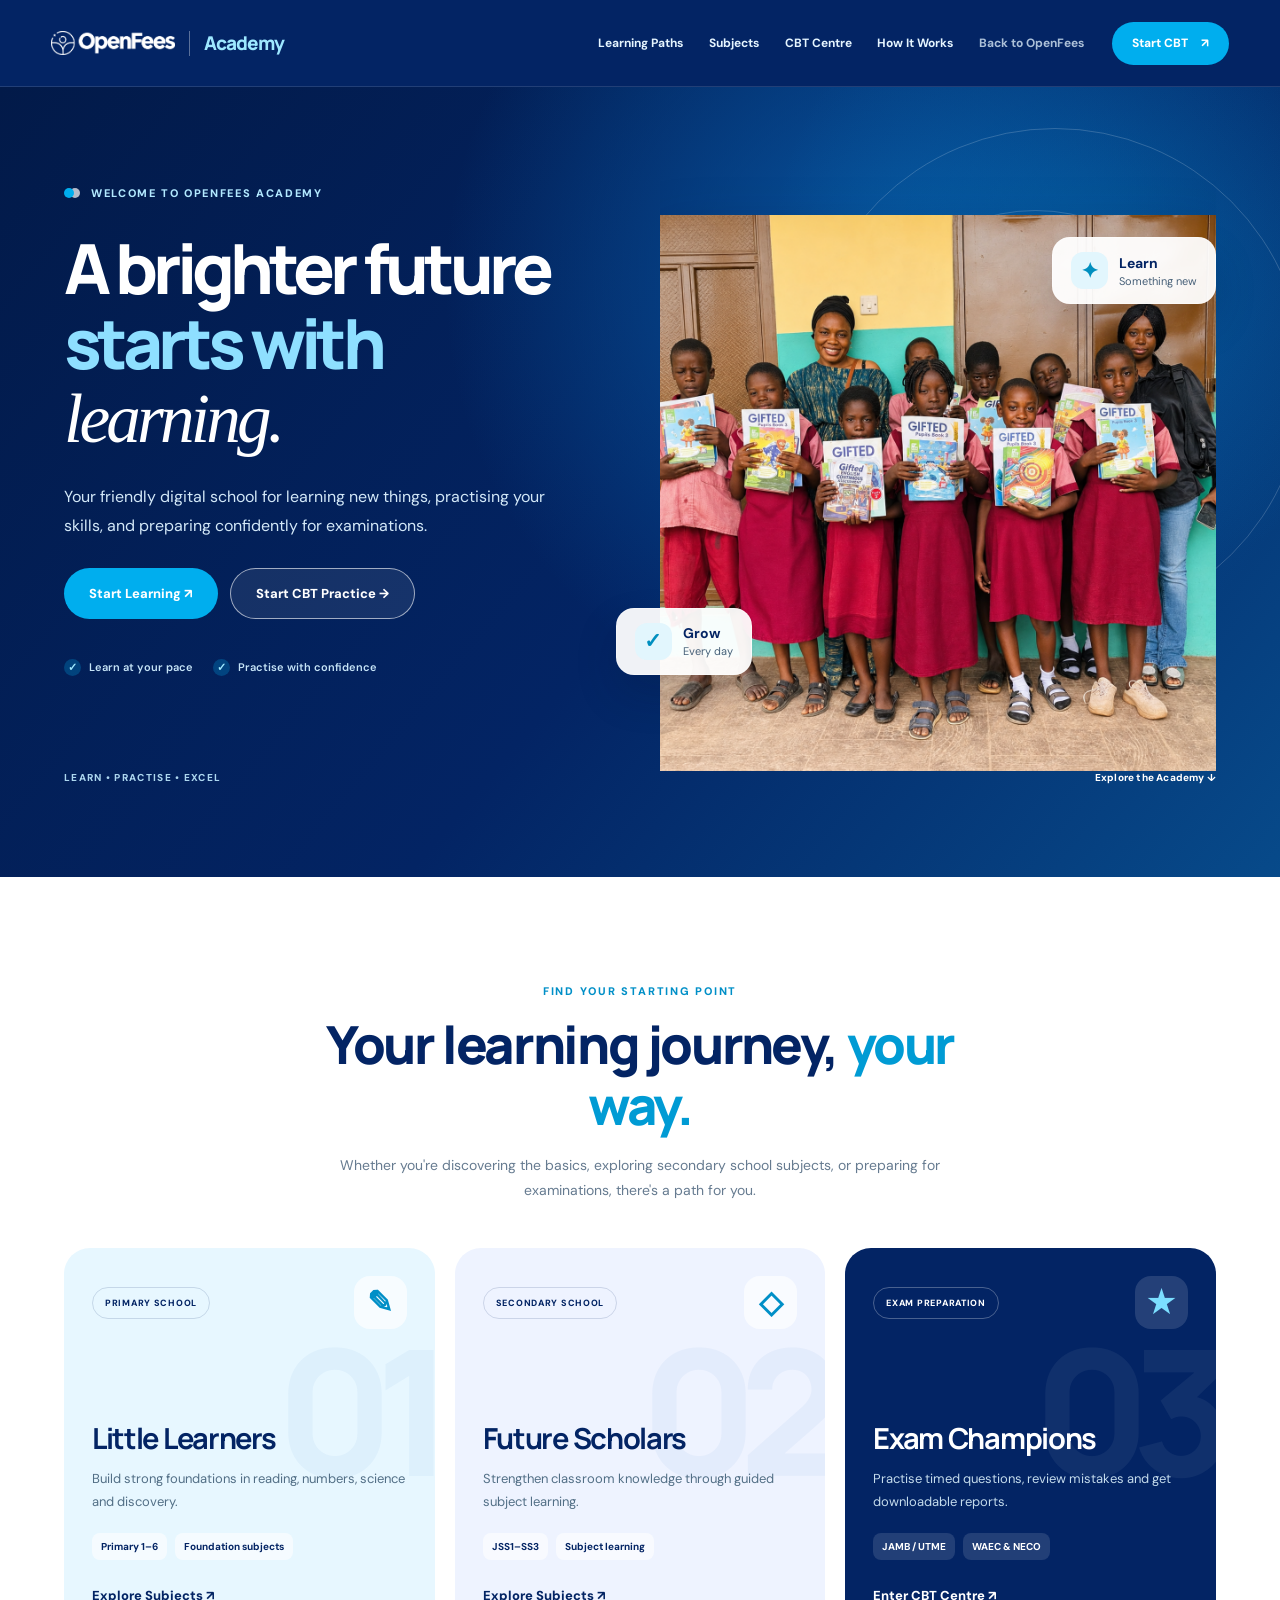
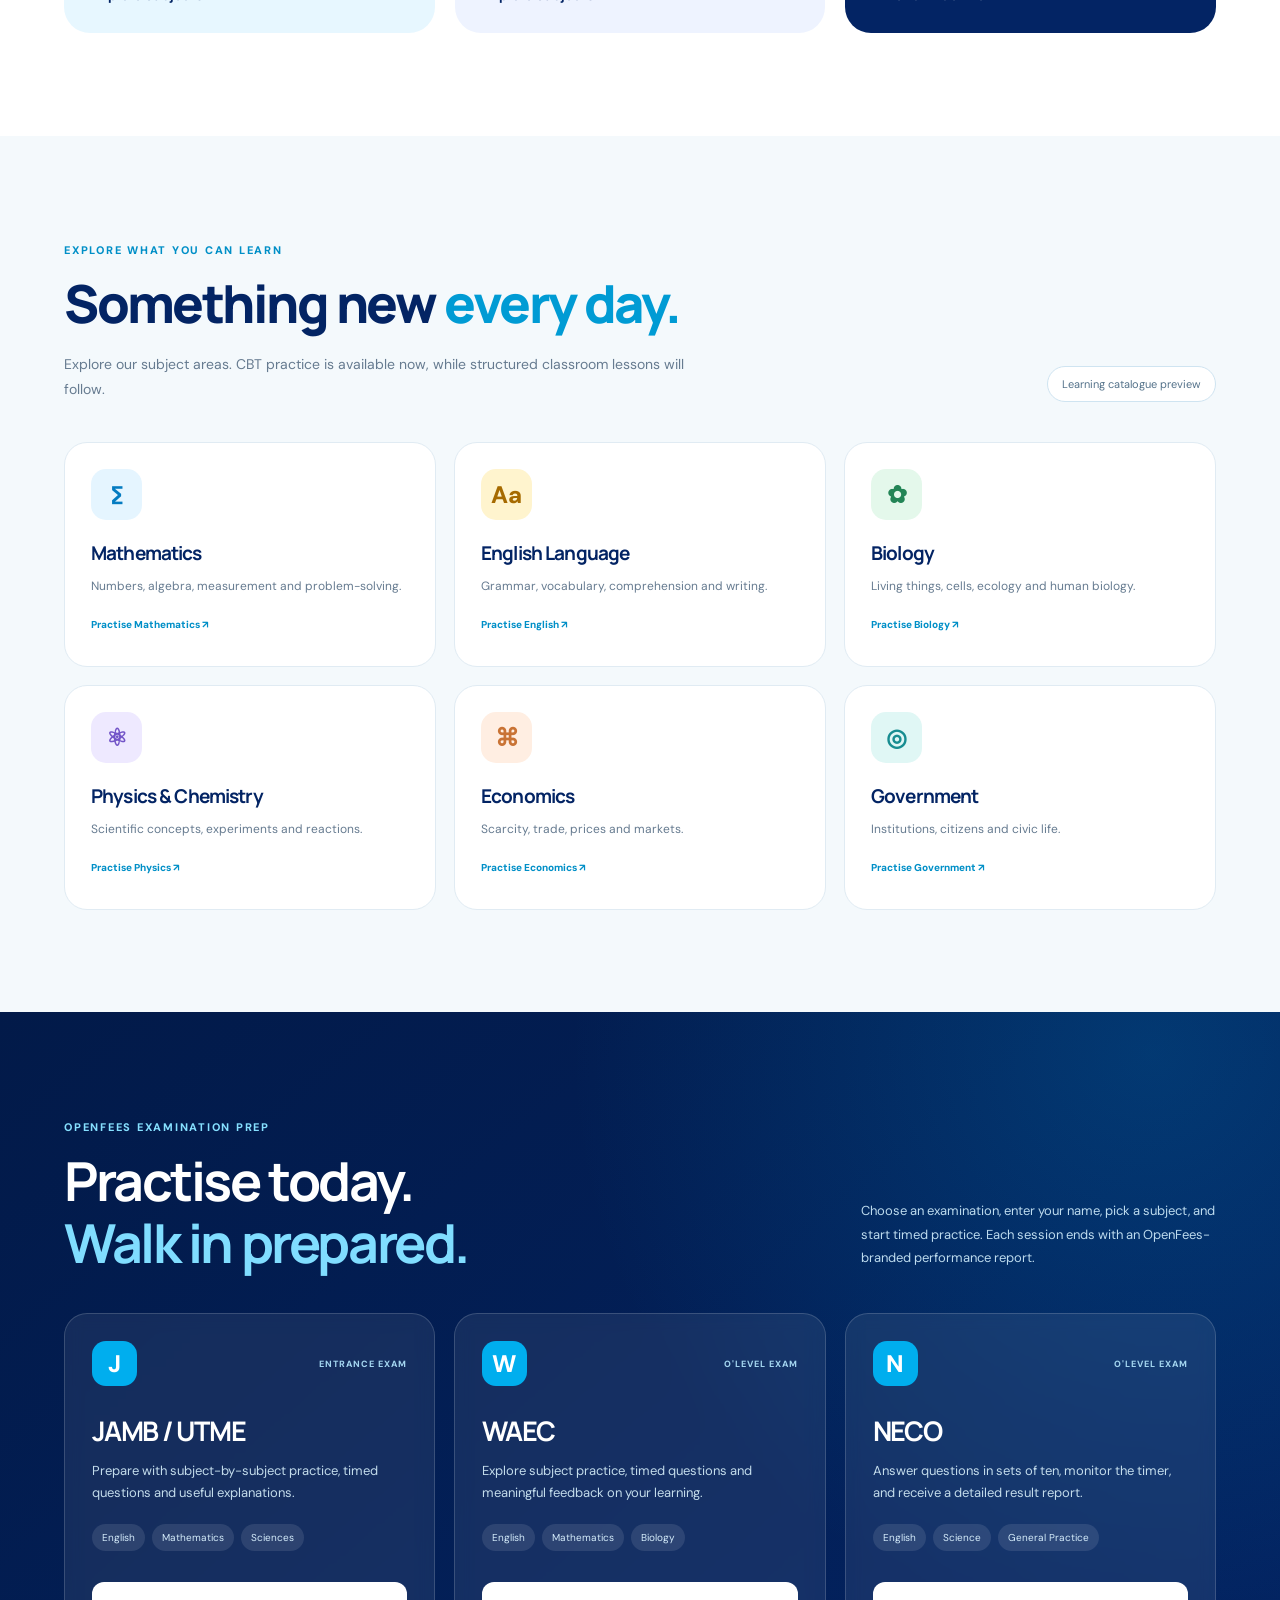
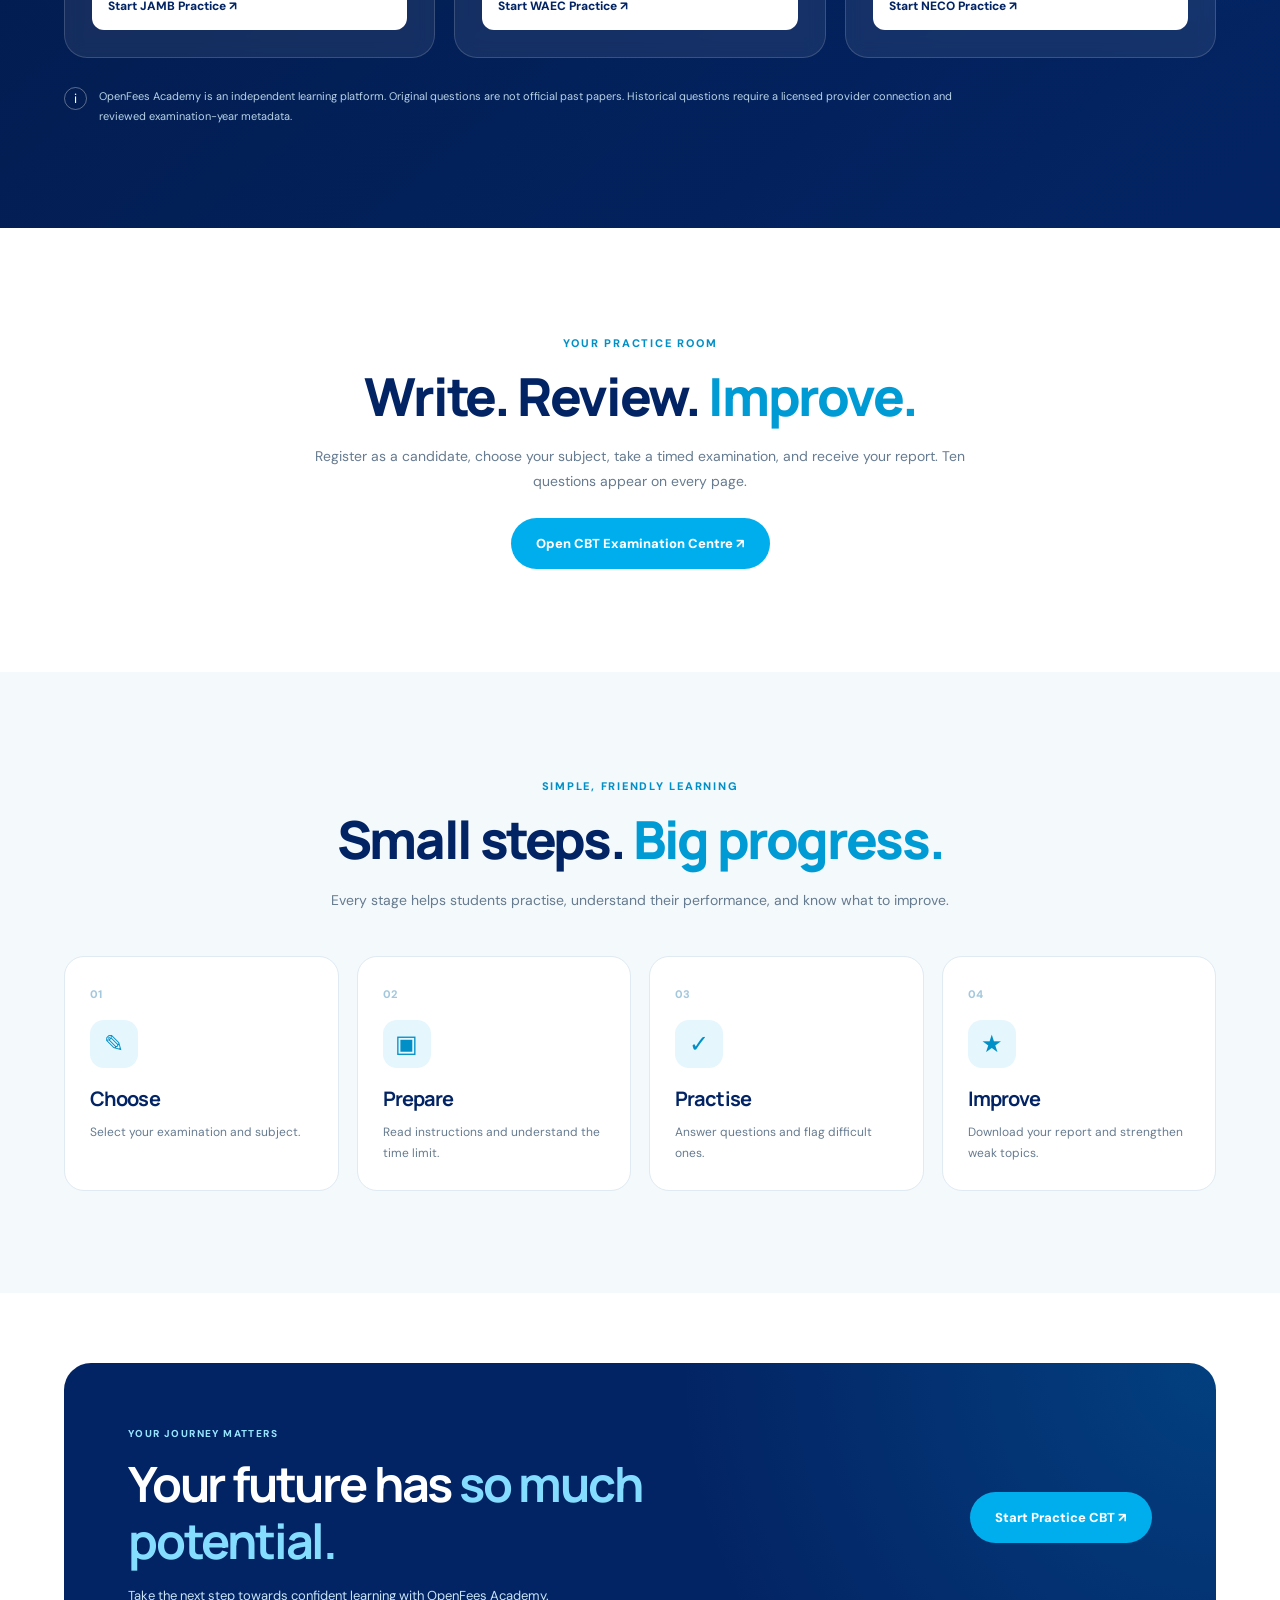
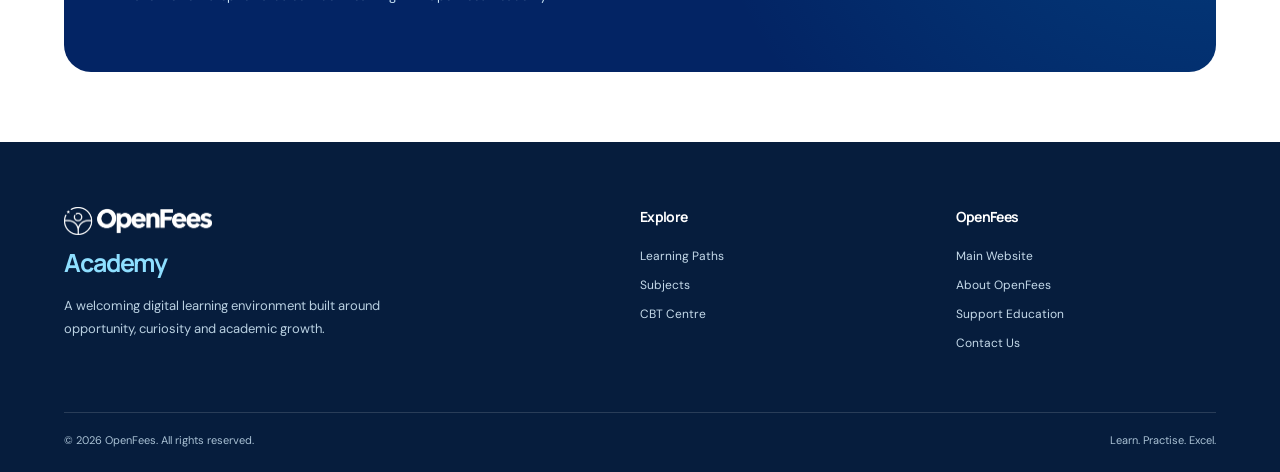
==== commit d13055a8: "Update index.html" ====
--- a/index.html
+++ b/index.html
@@ -6,487 +6,702 @@
   <meta name="viewport"
         content="width=device-width, initial-scale=1.0">
   <meta name="theme-color" content="#032464">
+
+  <title>OpenFees Academy | Learn. Practise. Excel.</title>
+
   <meta name="description"
-        content="OpenFees promotes access to basic education through fundraising, partnerships, advocacy, innovation and learning.">
-
-  <title>OpenFees | Education for Every Child</title>
+        content="OpenFees Academy provides friendly learning experiences and CBT practice for JAMB, WAEC and NECO.">
 
   <link rel="preconnect" href="https://fonts.googleapis.com">
   <link rel="preconnect"
-        href="https://fonts.gstatic.com"
-        crossorigin>
+        href="https://fonts.gstatic.com" crossorigin>
 
   <link
     href="https://fonts.googleapis.com/css2?family=DM+Sans:wght@400;500;600;700;800&family=Manrope:wght@400;500;600;700;800&display=swap"
     rel="stylesheet">
 
-  <link rel="stylesheet" href="style.css">
-  <script src="main.js" defer></script>
+  <link rel="stylesheet" href="academy.css">
+  <script src="academy.js" defer></script>
 </head>
 
 <body>
 
-<a href="#main" class="skip-link">
+<a class="skip-link" href="#academy-main">
   Skip to content
 </a>
 
-<!-- HEADER -->
-
-<header class="site-header">
-
-  <nav class="navbar" aria-label="Main navigation">
-
-    <a href="index.html"
-       class="brand"
-       aria-label="OpenFees homepage">
-      <img src="media/Openfees-white.png"
-           alt="OpenFees Logo">
+<!-- ACADEMY HEADER -->
+
+<header class="academy-header">
+
+  <div class="academy-nav-wrap">
+
+    <a class="academy-brand"
+       href="academy.html"
+       aria-label="OpenFees Academy home">
+
+      <span class="academy-brand-image">
+        <img src="media/Openfees-white.png"
+             alt="OpenFees">
+      </span>
+
+      <span class="academy-brand-separator"></span>
+
+      <span class="academy-brand-word">
+        Academy
+      </span>
+
     </a>
 
-    <ul class="nav-list"
-        id="site-menu"
-        data-menu-list>
-
-      <li>
-        <a href="index.html"
-           aria-current="page">Home</a>
-      </li>
-
-      <li>
-        <a href="about.html">About Us</a>
-      </li>
-
-      <li>
-        <a href="our-work.html">Our Work</a>
-      </li>
-
-      <li>
-        <a href="academy.html">Academy</a>
-      </li>
-
-      <li>
-        <a href="blog.html">Stories</a>
-      </li>
-
-      <li>
-        <a href="contact.html">Contact</a>
-      </li>
-
-    </ul>
-
-    <a href="donate.html" class="nav-cta">
-      Donate Now
-      <span aria-hidden="true">&nearr;</span>
-    </a>
-
-    <button
-      class="menu-button"
-      type="button"
-      data-menu-button
-      aria-controls="site-menu"
-      aria-expanded="false"
-      aria-label="Open navigation menu">
-
-      <svg viewBox="0 0 24 24" aria-hidden="true">
-        <path d="M4 7h16M4 12h16M4 17h16"/>
-      </svg>
-
-    </button>
-
-  </nav>
+    <nav class="academy-nav"
+         id="academy-navigation"
+         aria-label="Academy navigation">
+
+      <a href="#learning-paths">Learning Paths</a>
+      <a href="#subjects">Subjects</a>
+      <a href="#cbt-centre">CBT Centre</a>
+      <a href="#how-it-works">How It Works</a>
+
+      <a href="index.html" class="academy-nav-back">
+        Back to OpenFees
+      </a>
+
+    </nav>
+
+    <div class="academy-nav-actions">
+
+      <a href="cbt.html" class="academy-header-cta">
+        Start CBT
+        <span aria-hidden="true">↗</span>
+      </a>
+
+      <button
+        class="academy-menu-toggle"
+        type="button"
+        id="academyMenuToggle"
+        aria-label="Open Academy menu"
+        aria-controls="academy-navigation"
+        aria-expanded="false">
+
+        <span></span>
+        <span></span>
+        <span></span>
+
+      </button>
+
+    </div>
+
+  </div>
 
 </header>
 
-
-<main id="main">
-
-<!-- ====================================
-     SECTION 1 — VIDEO HERO
-==================================== -->
-
-<section class="hero" aria-labelledby="hero-title">
-
-  <video
-    id="heroVideo"
-    class="hero-video"
-    autoplay
-    muted
-    loop
-    playsinline
-    preload="auto"
-    aria-hidden="true">
-
-    <source
-      src="media/header_video.mp4"
-      type="video/mp4">
-
-  </video>
-
-  <div class="hero-shade"></div>
-
-  <div class="hero-inner">
-
-    <div class="hero-content">
-
-      <h1 id="hero-title">
-
-        <span class="headline-line">
-          Every Child Deserves
+<main id="academy-main">
+
+<!-- SECTION 1 — HERO -->
+
+<section class="academy-hero"
+         aria-labelledby="academy-hero-title">
+
+  <div class="academy-hero-glow"></div>
+
+  <div class="academy-container academy-hero-grid">
+
+    <div class="academy-hero-copy">
+
+      <div class="academy-eyebrow academy-eyebrow-light">
+        <span class="academy-eyebrow-dot"></span>
+        WELCOME TO OPENFEES ACADEMY
+      </div>
+
+      <h1 id="academy-hero-title">
+
+        A brighter future
+
+        <span>starts with</span>
+
+        <em>learning.</em>
+
+      </h1>
+
+      <p class="academy-hero-description">
+        Your friendly digital school for learning
+        new things, practising your skills, and
+        preparing confidently for examinations.
+      </p>
+
+      <div class="academy-hero-actions">
+
+        <a href="#learning-paths"
+           class="academy-button academy-button-cyan">
+          Start Learning ↗
+        </a>
+
+        <a href="cbt.html"
+           class="academy-button academy-button-glass">
+          Start CBT Practice →
+        </a>
+
+      </div>
+
+      <div class="academy-hero-notes">
+
+        <span>
+          <span class="note-check">✓</span>
+          Learn at your pace
         </span>
 
-        <span class="headline-line">
-          a Chance to Learn.
+        <span>
+          <span class="note-check">✓</span>
+          Practise with confidence
         </span>
 
-      </h1>
-
-      <div class="actions">
-
-        <a href="donate.html"
-           class="button button-primary">
-          Support a Child
-          <span aria-hidden="true">&nearr;</span>
-        </a>
-
-        <a href="our-work.html"
-           class="button button-outline">
-          Explore Our Work
-          <span aria-hidden="true">&rarr;</span>
-        </a>
-
-      </div>
-
-    </div>
-
-  </div>
-
-  <a href="#welcome" class="scroll-indicator">
-    Discover More
-    <span aria-hidden="true">&darr;</span>
-  </a>
-
-  <button
-    id="soundToggle"
-    class="sound-toggle"
-    type="button"
-    aria-label="Turn video sound on"
-    aria-pressed="false">
-
-    <span id="soundIcon" aria-hidden="true">♪</span>
-    <span id="soundLabel">Turn On Sound</span>
-
-  </button>
-
-</section>
-
-
-<!-- ====================================
-     SECTION 2 — WELCOME
-==================================== -->
-
-<section
-  class="welcome-section"
-  id="welcome"
-  aria-labelledby="welcome-title">
-
-  <div class="welcome-layout">
-
-    <div class="welcome-content">
-
-      <div class="welcome-content-inner" data-reveal>
-
-        <div class="welcome-eyebrow">
-          <span class="welcome-eyebrow-line"></span>
-          WELCOME TO OPENFEES
-        </div>
-
-        <h2 id="welcome-title">
-
-          Basic
-
-          <span class="welcome-title-accent">
-            Education
-          </span>
-
-          First!
-
-        </h2>
-
-        <div class="welcome-accent-line">
-          <span></span>
-        </div>
-
-        <p class="welcome-lead">
-          Every child deserves the opportunity
-          to learn, grow and build a brighter future.
-        </p>
-
-        <p class="welcome-description">
-          OpenFees promotes financing for basic
-          education through fundraising,
-          community partnerships, social and
-          behavioural change communication (SBCC),
-          data analysis, policy advocacy,
-          innovation and retail initiatives.
-        </p>
-
-        <div class="welcome-actions">
-
-          <a href="about.html" class="welcome-button">
-
-            Learn More
-
-            <span class="welcome-button-arrow"
-                  aria-hidden="true">&nearr;</span>
-
-          </a>
-
-        </div>
-
-        <div class="welcome-signature">
-          <span class="signature-dot"></span>
-          Education. Opportunity. Impact.
-        </div>
-
-      </div>
-
-    </div>
-
-    <div class="welcome-visual">
-
-      <div class="visual-glow" aria-hidden="true"></div>
-
-      <div class="visual-ring visual-ring-one"
-           aria-hidden="true"></div>
-
-      <div class="visual-ring visual-ring-two"
-           aria-hidden="true"></div>
-
-      <div class="visual-accent" aria-hidden="true"></div>
-
-      <div class="welcome-image-wrap">
+      </div>
+
+    </div>
+
+
+    <div class="academy-hero-art">
+
+      <div class="academy-art-ring academy-art-ring-one"></div>
+      <div class="academy-art-ring academy-art-ring-two"></div>
+
+      <div class="academy-hero-photo">
 
         <img
           src="media/Students.png"
-          class="welcome-students"
-          alt="Students representing educational opportunity"
-          loading="lazy">
-
-      </div>
-
-      <div class="visual-side-label"
-           aria-hidden="true">
-        OPENING DOORS TO EDUCATION
-      </div>
-
-      <div class="visual-bottom-detail"
-           aria-hidden="true">
-
-        <span class="visual-small-line"></span>
-        <span>#FundEducation</span>
-
-      </div>
-
-    </div>
+          alt="Students representing learning opportunities">
+
+      </div>
+
+      <div class="academy-floating-chip academy-chip-top">
+
+        <span class="chip-symbol">✦</span>
+
+        <span>
+          <strong>Learn</strong>
+          Something new
+        </span>
+
+      </div>
+
+      <div class="academy-floating-chip academy-chip-bottom">
+
+        <span class="chip-symbol">✓</span>
+
+        <span>
+          <strong>Grow</strong>
+          Every day
+        </span>
+
+      </div>
+
+    </div>
+
+  </div>
+
+  <div class="academy-hero-bottom">
+
+    <span>LEARN • PRACTISE • EXCEL</span>
+
+    <a href="#learning-paths">
+      Explore the Academy ↓
+    </a>
 
   </div>
 
 </section>
 
 
-<!-- ====================================
-     SECTION 3 — OUR COMMITMENT
-==================================== -->
-
-<section
-  class="commitment-showcase"
-  id="our-commitment"
-  aria-labelledby="commitment-title">
-
-  <div class="commitment-wrap">
-
-    <div class="commitment-head" data-reveal>
-
-      <div class="commitment-head-left">
-
-        <div class="commitment-eyebrow">
-          <span class="commitment-eyebrow-dot"></span>
-          OUR COMMITMENT
-        </div>
-
-        <h2 id="commitment-title">
-
-          Building Futures
-          <span>Through Education.</span>
-
+<!-- SECTION 2 — LEARNING PATHS -->
+
+<section class="academy-section academy-paths"
+         id="learning-paths"
+         aria-labelledby="paths-heading">
+
+  <div class="academy-container">
+
+    <div class="academy-section-heading academy-centered">
+
+      <span class="academy-section-kicker">
+        FIND YOUR STARTING POINT
+      </span>
+
+      <h2 id="paths-heading">
+        Your learning journey,
+        <span>your way.</span>
+      </h2>
+
+      <p>
+        Whether you're discovering the basics,
+        exploring secondary school subjects,
+        or preparing for examinations,
+        there's a path for you.
+      </p>
+
+    </div>
+
+    <div class="academy-path-grid">
+
+      <article class="academy-path-card path-primary">
+
+        <div class="path-card-top">
+          <span class="path-card-tag">PRIMARY SCHOOL</span>
+          <span class="path-card-icon">✎</span>
+        </div>
+
+        <div class="path-card-content">
+
+          <h3>Little Learners</h3>
+
+          <p>
+            Build strong foundations in reading,
+            numbers, science and discovery.
+          </p>
+
+          <div class="path-card-details">
+            <span>Primary 1–6</span>
+            <span>Foundation subjects</span>
+          </div>
+
+          <a href="#subjects" class="path-card-link">
+            Explore Subjects ↗
+          </a>
+
+        </div>
+
+        <span class="path-card-decoration"
+              aria-hidden="true">01</span>
+
+      </article>
+
+
+      <article class="academy-path-card path-secondary">
+
+        <div class="path-card-top">
+          <span class="path-card-tag">SECONDARY SCHOOL</span>
+          <span class="path-card-icon">◇</span>
+        </div>
+
+        <div class="path-card-content">
+
+          <h3>Future Scholars</h3>
+
+          <p>
+            Strengthen classroom knowledge
+            through guided subject learning.
+          </p>
+
+          <div class="path-card-details">
+            <span>JSS1–SS3</span>
+            <span>Subject learning</span>
+          </div>
+
+          <a href="#subjects" class="path-card-link">
+            Explore Subjects ↗
+          </a>
+
+        </div>
+
+        <span class="path-card-decoration"
+              aria-hidden="true">02</span>
+
+      </article>
+
+
+      <article class="academy-path-card path-exams">
+
+        <div class="path-card-top">
+          <span class="path-card-tag">EXAM PREPARATION</span>
+          <span class="path-card-icon">★</span>
+        </div>
+
+        <div class="path-card-content">
+
+          <h3>Exam Champions</h3>
+
+          <p>
+            Practise timed questions, review
+            mistakes and get downloadable reports.
+          </p>
+
+          <div class="path-card-details">
+            <span>JAMB / UTME</span>
+            <span>WAEC & NECO</span>
+          </div>
+
+          <a href="cbt.html" class="path-card-link">
+            Enter CBT Centre ↗
+          </a>
+
+        </div>
+
+        <span class="path-card-decoration"
+              aria-hidden="true">03</span>
+
+      </article>
+
+    </div>
+
+  </div>
+
+</section>
+
+
+<!-- SECTION 3 — SUBJECTS -->
+
+<section class="academy-section academy-subjects"
+         id="subjects"
+         aria-labelledby="subjects-heading">
+
+  <div class="academy-container">
+
+    <div class="academy-heading-row">
+
+      <div class="academy-section-heading">
+
+        <span class="academy-section-kicker">
+          EXPLORE WHAT YOU CAN LEARN
+        </span>
+
+        <h2 id="subjects-heading">
+          Something new
+          <span>every day.</span>
         </h2>
 
-        <p class="commitment-introduction">
-          We are committed to making education
-          accessible, empowering future leaders,
-          and creating lasting opportunities.
+        <p>
+          Explore our subject areas.
+          CBT practice is available now,
+          while structured classroom
+          lessons will follow.
         </p>
 
       </div>
 
-      <a href="donate.html"
-         class="commitment-top-btn">
-        Get Involved
+      <span class="academy-content-status">
+        Learning catalogue preview
+      </span>
+
+    </div>
+
+    <div class="academy-subject-grid">
+
+      <article class="academy-subject-card">
+        <span class="subject-icon subject-blue">∑</span>
+        <h3>Mathematics</h3>
+        <p>Numbers, algebra, measurement and problem-solving.</p>
+
+        <a href="cbt.html?subject=Mathematics"
+           class="subject-tag">
+          Practise Mathematics ↗
+        </a>
+      </article>
+
+      <article class="academy-subject-card">
+        <span class="subject-icon subject-yellow">Aa</span>
+        <h3>English Language</h3>
+        <p>Grammar, vocabulary, comprehension and writing.</p>
+
+        <a href="cbt.html?subject=English%20Language"
+           class="subject-tag">
+          Practise English ↗
+        </a>
+      </article>
+
+      <article class="academy-subject-card">
+        <span class="subject-icon subject-green">✿</span>
+        <h3>Biology</h3>
+        <p>Living things, cells, ecology and human biology.</p>
+
+        <a href="cbt.html?subject=Biology"
+           class="subject-tag">
+          Practise Biology ↗
+        </a>
+      </article>
+
+      <article class="academy-subject-card">
+        <span class="subject-icon subject-purple">⚛</span>
+        <h3>Physics & Chemistry</h3>
+        <p>Scientific concepts, experiments and reactions.</p>
+
+        <a href="cbt.html?subject=Physics"
+           class="subject-tag">
+          Practise Physics ↗
+        </a>
+      </article>
+
+      <article class="academy-subject-card">
+        <span class="subject-icon subject-peach">⌘</span>
+        <h3>Economics</h3>
+        <p>Scarcity, trade, prices and markets.</p>
+
+        <a href="cbt.html?subject=Economics"
+           class="subject-tag">
+          Practise Economics ↗
+        </a>
+      </article>
+
+      <article class="academy-subject-card">
+        <span class="subject-icon subject-sky">◎</span>
+        <h3>Government</h3>
+        <p>Institutions, citizens and civic life.</p>
+
+        <a href="cbt.html?subject=Government"
+           class="subject-tag">
+          Practise Government ↗
+        </a>
+      </article>
+
+    </div>
+
+  </div>
+
+</section>
+
+
+<!-- SECTION 4 — CBT CENTRE -->
+
+<section class="academy-section academy-cbt"
+         id="cbt-centre"
+         aria-labelledby="cbt-heading">
+
+  <div class="academy-container">
+
+    <div class="academy-cbt-intro">
+
+      <div>
+
+        <span class="academy-section-kicker kicker-light">
+          OPENFEES EXAMINATION PREP
+        </span>
+
+        <h2 id="cbt-heading">
+          Practise today.
+          <span>Walk in prepared.</span>
+        </h2>
+
+      </div>
+
+      <p>
+        Choose an examination, enter your name,
+        pick a subject, and start timed practice.
+        Each session ends with an OpenFees-branded
+        performance report.
+      </p>
+
+    </div>
+
+    <div class="academy-exam-grid">
+
+      <!-- JAMB -->
+
+      <article class="academy-exam-card">
+
+        <div class="exam-card-header">
+          <span class="exam-card-initial">J</span>
+          <span class="exam-card-type">ENTRANCE EXAM</span>
+        </div>
+
+        <h3>JAMB / UTME</h3>
+
+        <p>
+          Prepare with subject-by-subject practice,
+          timed questions and useful explanations.
+        </p>
+
+        <div class="exam-card-subjects">
+          <span>English</span>
+          <span>Mathematics</span>
+          <span>Sciences</span>
+        </div>
+
+        <a href="cbt.html?exam=jamb"
+           class="exam-card-button">
+          Start JAMB Practice ↗
+        </a>
+
+      </article>
+
+
+      <!-- WAEC -->
+
+      <article class="academy-exam-card">
+
+        <div class="exam-card-header">
+          <span class="exam-card-initial">W</span>
+          <span class="exam-card-type">O'LEVEL EXAM</span>
+        </div>
+
+        <h3>WAEC</h3>
+
+        <p>
+          Explore subject practice,
+          timed questions and meaningful
+          feedback on your learning.
+        </p>
+
+        <div class="exam-card-subjects">
+          <span>English</span>
+          <span>Mathematics</span>
+          <span>Biology</span>
+        </div>
+
+        <a href="cbt.html?exam=waec"
+           class="exam-card-button">
+          Start WAEC Practice ↗
+        </a>
+
+      </article>
+
+
+      <!-- NECO -->
+
+      <article class="academy-exam-card">
+
+        <div class="exam-card-header">
+          <span class="exam-card-initial">N</span>
+          <span class="exam-card-type">O'LEVEL EXAM</span>
+        </div>
+
+        <h3>NECO</h3>
+
+        <p>
+          Answer questions in sets of ten,
+          monitor the timer, and receive
+          a detailed result report.
+        </p>
+
+        <div class="exam-card-subjects">
+          <span>English</span>
+          <span>Science</span>
+          <span>General Practice</span>
+        </div>
+
+        <a href="cbt.html?exam=neco"
+           class="exam-card-button">
+          Start NECO Practice ↗
+        </a>
+
+      </article>
+
+    </div>
+
+    <div class="academy-cbt-note">
+
+      <span class="cbt-note-icon">i</span>
+
+      <p>
+        OpenFees Academy is an independent learning
+        platform. Original questions are not official
+        past papers. Historical questions require
+        a licensed provider connection and reviewed
+        examination-year metadata.
+      </p>
+
+    </div>
+
+  </div>
+
+</section>
+
+
+<!-- SECTION 5 — PRACTICE ENTRY -->
+
+<section class="academy-section academy-demo"
+         id="cbt-demo"
+         aria-labelledby="demo-heading">
+
+  <div class="academy-container">
+
+    <div class="academy-section-heading academy-centered">
+
+      <span class="academy-section-kicker">
+        YOUR PRACTICE ROOM
+      </span>
+
+      <h2 id="demo-heading">
+        Write. Review.
+        <span>Improve.</span>
+      </h2>
+
+      <p>
+        Register as a candidate, choose your
+        subject, take a timed examination,
+        and receive your report.
+        Ten questions appear on every page.
+      </p>
+
+      <a href="cbt.html"
+         class="academy-button academy-button-cyan"
+         style="margin-top:24px">
+
+        Open CBT Examination Centre ↗
+
       </a>
 
     </div>
 
-    <div class="commitment-grid-new">
-
-      <!-- CARD ONE -->
-
-      <article
-        class="commitment-card-new"
-        tabindex="0"
-        aria-label="Access to Basic Education"
-        data-commitment-card>
-
-        <div class="commitment-card-inner">
-
-          <div class="commitment-media">
-            <img
-              src="media/student2.png"
-              alt="Children representing access to education"
-              loading="lazy">
-          </div>
-
-          <div class="commitment-overlay"></div>
-
-          <div class="commitment-content">
-
-            <div class="commitment-number-row">
-              <span class="commitment-number-new">01</span>
-              <span class="commitment-label">ACCESS</span>
-            </div>
-
-            <h3>Access to Basic Education</h3>
-
-            <p>
-              Helping children from low-income
-              households and underserved communities
-              overcome barriers to primary and
-              secondary education.
-            </p>
-
-            <a href="our-work.html"
-               class="commitment-link">
-              Learn More
-            </a>
-
-          </div>
-
-        </div>
-
-      </article>
-
-
-      <!-- CARD TWO -->
-
-      <article
-        class="commitment-card-new commitment-card-featured"
-        tabindex="0"
-        aria-label="Empowering Future Leaders"
-        data-commitment-card>
-
-        <div class="commitment-card-inner">
-
-          <div class="commitment-media">
-            <img
-              src="media/student3.png"
-              alt="Students representing leadership and mentorship"
-              loading="lazy">
-          </div>
-
-          <div class="commitment-overlay"></div>
-
-          <div class="commitment-content">
-
-            <div class="commitment-number-row">
-              <span class="commitment-number-new">02</span>
-              <span class="commitment-label">EMPOWERMENT</span>
-            </div>
-
-            <h3>Empowering Future Leaders</h3>
-
-            <p>
-              Through OpenHub, we nurture leadership,
-              empathy and emotional intelligence
-              through meaningful mentorship and learning.
-            </p>
-
-            <a href="about.html"
-               class="commitment-link">
-              Learn More
-            </a>
-
-          </div>
-
-        </div>
-
-      </article>
-
-
-      <!-- CARD THREE -->
-
-      <article
-        class="commitment-card-new"
-        tabindex="0"
-        aria-label="Sustainable Education Financing"
-        data-commitment-card>
-
-        <div class="commitment-card-inner">
-
-          <div class="commitment-media">
-            <img
-              src="media/student4.png"
-              alt="Students representing sustainable education"
-              loading="lazy">
-          </div>
-
-          <div class="commitment-overlay"></div>
-
-          <div class="commitment-content">
-
-            <div class="commitment-number-row">
-              <span class="commitment-number-new">03</span>
-              <span class="commitment-label">INNOVATION</span>
-            </div>
-
-            <h3>Sustainable Education Financing</h3>
-
-            <p>
-              Exploring technology, partnerships,
-              community collaboration and innovative
-              funding approaches for lasting
-              educational access.
-            </p>
-
-            <a href="our-work.html"
-               class="commitment-link">
-              Learn More
-            </a>
-
-          </div>
-
-        </div>
-
-      </article>
-
-    </div>
-
-    <div class="commitment-footer-note">
-
-      <span class="commitment-note-line"></span>
-      Every child deserves a chance to learn.
-      <span class="commitment-note-mark">
-        #FundEducation
+  </div>
+
+</section>
+
+
+<!-- SECTION 6 — HOW IT WORKS -->
+
+<section class="academy-section academy-how"
+         id="how-it-works"
+         aria-labelledby="how-heading">
+
+  <div class="academy-container">
+
+    <div class="academy-section-heading academy-centered">
+
+      <span class="academy-section-kicker">
+        SIMPLE, FRIENDLY LEARNING
       </span>
 
+      <h2 id="how-heading">
+        Small steps.
+        <span>Big progress.</span>
+      </h2>
+
+      <p>
+        Every stage helps students practise,
+        understand their performance,
+        and know what to improve.
+      </p>
+
+    </div>
+
+    <div class="academy-steps-grid">
+
+      <article class="academy-step">
+        <span class="step-number">01</span>
+        <span class="step-icon">✎</span>
+        <h3>Choose</h3>
+        <p>Select your examination and subject.</p>
+      </article>
+
+      <article class="academy-step">
+        <span class="step-number">02</span>
+        <span class="step-icon">▣</span>
+        <h3>Prepare</h3>
+        <p>Read instructions and understand the time limit.</p>
+      </article>
+
+      <article class="academy-step">
+        <span class="step-number">03</span>
+        <span class="step-icon">✓</span>
+        <h3>Practise</h3>
+        <p>Answer questions and flag difficult ones.</p>
+      </article>
+
+      <article class="academy-step">
+        <span class="step-number">04</span>
+        <span class="step-icon">★</span>
+        <h3>Improve</h3>
+        <p>Download your report and strengthen weak topics.</p>
+      </article>
+
     </div>
 
   </div>
@@ -494,657 +709,96 @@
 </section>
 
 
-<!-- ====================================
-     SECTION 4 — EDUCATION IS A RIGHT
-==================================== -->
-
-<section
-  class="education-right-section"
-  id="education-right"
-  aria-labelledby="education-right-title">
-
-  <div class="education-right-container">
-
-    <div class="education-right-content" data-reveal>
-
-      <div class="education-right-eyebrow">
-        <span class="education-right-line"></span>
-        OUR BELIEF
-      </div>
-
-      <h2 id="education-right-title">
-
-        Education is a
-        <span>fundamental</span>
-        right.
-
-      </h2>
-
-      <p class="education-right-description">
-        We envision a world where a child's
-        future is never determined by their
-        family's financial circumstances.
-      </p>
-
-      <p class="education-right-supporting">
-        At OpenFees, we believe basic education
-        belongs to every child — not only to
-        families who can afford it.
-      </p>
-
-      <a href="about.html"
-         class="education-right-button">
-
-        Learn More
-        <span aria-hidden="true">&nearr;</span>
-
+<!-- SECTION 7 — CTA -->
+
+<section class="academy-final-section">
+
+  <div class="academy-container">
+
+    <div class="academy-final-card">
+
+      <div>
+
+        <span class="academy-final-kicker">
+          YOUR JOURNEY MATTERS
+        </span>
+
+        <h2>
+          Your future has
+          <span>so much potential.</span>
+        </h2>
+
+        <p>
+          Take the next step towards
+          confident learning with
+          OpenFees Academy.
+        </p>
+
+      </div>
+
+      <a href="cbt.html"
+         class="academy-button academy-button-cyan">
+        Start Practice CBT ↗
       </a>
 
     </div>
 
-    <div class="education-right-visual">
-
-      <span class="education-map-dot dot-one"
-            aria-hidden="true"></span>
-
-      <span class="education-map-dot dot-two"
-            aria-hidden="true"></span>
-
-      <span class="education-map-dot dot-three"
-            aria-hidden="true"></span>
-
-      <img
-        src="media/map.png"
-        class="education-map-image"
-        alt="Map artwork representing equal educational opportunities"
-        loading="lazy">
-
-      <span class="education-map-orbit"
-            aria-hidden="true"></span>
-
-    </div>
-
-  </div>
-
-  <div class="education-right-bottom">
-
-    <span class="education-bottom-dash"></span>
-    <span>EVERY CHILD. EVERY OPPORTUNITY.</span>
-
   </div>
 
 </section>
 
-
-<!-- ====================================
-     SECTION 5 — IMPACT IN NUMBERS
-==================================== -->
-
-<section
-  class="impact-section"
-  id="impact"
-  aria-labelledby="impact-title">
-
-  <div class="impact-layout">
-
-    <div class="impact-left">
-
-      <div class="impact-inner" data-reveal>
-
-        <div class="impact-eyebrow">
-
-          <span class="impact-eyebrow-dot"></span>
-
-          OUR IMPACT
-
-          <span class="impact-eyebrow-line"></span>
-
-        </div>
-
-        <h2 id="impact-title">
-
-          Impact
-          <span class="impact-title-blue">
-            in Numbers.
-          </span>
-
-        </h2>
-
-        <p class="impact-lead">
-          School fees should never stand
-          between a child and their future.
+</main>
+
+
+<!-- FOOTER -->
+
+<footer class="academy-footer">
+
+  <div class="academy-container">
+
+    <div class="academy-footer-top">
+
+      <div class="academy-footer-brand">
+
+        <img
+          src="media/Openfees-white.png"
+          alt="OpenFees">
+
+        <h2>Academy</h2>
+
+        <p>
+          A welcoming digital learning environment
+          built around opportunity, curiosity
+          and academic growth.
         </p>
 
-        <p class="impact-description">
-          For too many children, the cost
-          of education creates barriers
-          that reinforce poverty and inequality.
-          OpenFees connects donors with students
-          who need financial support, helping
-          more children stay in school
-          and reach their potential.
-        </p>
-
-        <p class="impact-description impact-description-last">
-          We believe opportunity should be
-          available to every child, regardless
-          of economic background.
-        </p>
-
-        <div class="impact-statistics">
-
-          <div class="impact-stat">
-
-            <div class="impact-stat-number">
-              18,000
-            </div>
-
-            <div class="impact-stat-label">
-              Students Supported
-            </div>
-
-          </div>
-
-          <div class="impact-stats-divider"
-               aria-hidden="true"></div>
-
-          <div class="impact-stat">
-
-            <div class="impact-stat-number">
-              ₦1,000,000
-            </div>
-
-            <div class="impact-stat-label">
-              Funds Raised
-            </div>
-
-          </div>
-
-        </div>
-
-        <div class="impact-actions">
-
-          <a href="donate.html"
-             class="impact-btn impact-btn-primary">
-            DONATE NOW
-            <span aria-hidden="true">&nearr;</span>
-          </a>
-
-          <a href="about.html"
-             class="impact-btn impact-btn-outline">
-            LEARN MORE
-          </a>
-
-        </div>
-
-      </div>
-
-    </div>
-
-    <div class="impact-visual">
-
-      <div class="impact-visual-glow"
-           aria-hidden="true"></div>
-
-      <div class="impact-visual-frame">
-
-        <img
-          src="media/student5.png"
-          class="impact-student-image"
-          alt="Student representing OpenFees educational impact"
-          loading="lazy">
-
-      </div>
-
-      <div class="impact-visual-small-circle"
-           aria-hidden="true"></div>
-
-      <div class="impact-visual-large-circle"
-           aria-hidden="true"></div>
-
-      <div class="impact-visual-caption"
-           aria-hidden="true">
-
-        <span></span>
-        EDUCATION CHANGES LIVES
-
-      </div>
-
-    </div>
-
-  </div>
-
-</section>
-
-
-<!-- ====================================
-     SECTION 6 — FUND A FUTURE
-==================================== -->
-
-<section
-  class="fund-future-section"
-  id="fund-a-future"
-  aria-labelledby="fund-future-title">
-
-  <div class="fund-future-glow fund-glow-one"
-       aria-hidden="true"></div>
-
-  <div class="fund-future-glow fund-glow-two"
-       aria-hidden="true"></div>
-
-  <div class="fund-future-container">
-
-    <!-- LEFT -->
-
-    <div class="fund-future-story" data-reveal>
-
-      <div class="fund-future-eyebrow">
-
-        <span class="fund-future-eyebrow-line"></span>
-
-        YOUR GENEROSITY. THEIR POSSIBILITY.
-
-      </div>
-
-      <h2 id="fund-future-title">
-
-        One gift.
-
-        <span>A world of</span>
-
-        <em>possibilities.</em>
-
-      </h2>
-
-      <p class="fund-future-lead">
-        A child's future should never be limited
-        by what their family can afford.
-      </p>
-
-      <p class="fund-future-description">
-        Your contribution supports OpenFees'
-        mission to remove financial barriers
-        to education and open doors to
-        brighter possibilities.
-      </p>
-
-      <div class="fund-future-promise">
-
-        <span class="fund-promise-icon"
-              aria-hidden="true">✦</span>
-
-        <div>
-
-          <strong>Every contribution matters.</strong>
-
-          <p>
-            Choose a gift that feels right
-            for you and become part of a
-            future built on opportunity.
-          </p>
-
-        </div>
-
-      </div>
-
-      <div class="fund-future-decor"
-           aria-hidden="true">
-
-        <span class="fund-future-decor-line"></span>
-
-        #FundEducation
-
-      </div>
-
-    </div>
-
-
-    <!-- DONATION PANEL -->
-
-    <div class="fund-future-panel" data-reveal>
-
-      <div class="fund-panel-heading">
-
-        <div>
-
-          <span class="fund-panel-kicker">
-            MAKE A DIFFERENCE
-          </span>
-
-          <h3>Fund a Future</h3>
-
-          <p>
-            Your generosity can help keep
-            education within reach.
-          </p>
-
-        </div>
-
-        <div class="fund-panel-symbol"
-             aria-hidden="true">
-
-          <span>✳</span>
-
-        </div>
-
-      </div>
-
-
-      <fieldset class="fund-frequency-fieldset">
-
-        <legend class="fund-field-label">
-          How would you like to give?
-        </legend>
-
-        <div class="fund-frequency-switch">
-
-          <label class="fund-frequency-option">
-
-            <input
-              type="radio"
-              name="donation-frequency"
-              value="once"
-              checked
-              data-fund-frequency>
-
-            <span>Give Once</span>
-
-          </label>
-
-          <label class="fund-frequency-option">
-
-            <input
-              type="radio"
-              name="donation-frequency"
-              value="monthly"
-              data-fund-frequency>
-
-            <span>Give Monthly</span>
-
-          </label>
-
-        </div>
-
-      </fieldset>
-
-
-      <fieldset class="fund-amount-fieldset">
-
-        <legend class="fund-field-label">
-          Choose a contribution
-        </legend>
-
-        <div class="fund-amount-grid">
-
-          <label class="fund-amount-option">
-
-            <input
-              type="radio"
-              name="donation-amount"
-              value="5000"
-              data-fund-amount>
-
-            <span>₦5,000</span>
-
-          </label>
-
-          <label class="fund-amount-option">
-
-            <input
-              type="radio"
-              name="donation-amount"
-              value="10000"
-              checked
-              data-fund-amount>
-
-            <span>₦10,000</span>
-
-          </label>
-
-          <label class="fund-amount-option">
-
-            <input
-              type="radio"
-              name="donation-amount"
-              value="25000"
-              data-fund-amount>
-
-            <span>₦25,000</span>
-
-          </label>
-
-          <label class="fund-amount-option">
-
-            <input
-              type="radio"
-              name="donation-amount"
-              value="50000"
-              data-fund-amount>
-
-            <span>₦50,000</span>
-
-          </label>
-
-        </div>
-
-      </fieldset>
-
-
-      <div class="fund-custom-field">
-
-        <label
-          for="fundCustomAmount"
-          class="fund-field-label">
-
-          Or enter your own amount
-
-        </label>
-
-        <div class="fund-custom-input-wrap">
-
-          <span class="fund-currency-symbol"
-                aria-hidden="true">₦</span>
-
-          <input
-            id="fundCustomAmount"
-            type="number"
-            inputmode="numeric"
-            min="100"
-            step="100"
-            placeholder="Enter amount"
-            autocomplete="off">
-
-          <span class="fund-custom-currency">
-            NGN
-          </span>
-
-        </div>
-
-        <p
-          class="fund-validation"
-          id="fundValidation"
-          role="alert"
-          hidden>
-        </p>
-
-      </div>
-
-
-      <div class="fund-donation-summary"
-           aria-live="polite">
-
-        <div>
-
-          <span class="fund-summary-label">
-            Your contribution
-          </span>
-
-          <div class="fund-summary-amount-row">
-
-            <strong id="fundSelectedAmount">
-              ₦10,000
-            </strong>
-
-            <span id="fundSelectedFrequency">
-              one-time
-            </span>
-
-          </div>
-
-        </div>
-
-        <div class="fund-summary-mark"
-             aria-hidden="true">✓</div>
-
-      </div>
-
-
-      <a
-        id="fundDonateButton"
-        class="fund-donate-button"
-        href="donate.html?amount=10000&amp;frequency=once">
-
-        Continue to Donate
-
-        <span class="fund-button-icon"
-              aria-hidden="true">&nearr;</span>
-
-      </a>
-
-      <p class="fund-panel-disclaimer">
-        You'll continue to the donation
-        page to complete your contribution.
-      </p>
-
-    </div>
-
-  </div>
-
-  <div class="fund-future-bottom"
-       aria-hidden="true">
-
-    <span>EDUCATION IS OPPORTUNITY</span>
-
-    <span>OPENFEES FOUNDATION</span>
-
-  </div>
-
-</section>
-
-
-<!-- ====================================
-     SECTION 7 — GET INVOLVED
-==================================== -->
-
-<section class="section cta-section"
-         id="get-involved">
-
-  <div class="container">
-
-    <div class="cta-band" data-reveal>
-
-      <div>
-
-        <span class="cta-kicker">
-          TOGETHER, WE CAN MAKE A DIFFERENCE
-        </span>
-
-        <h2>
-          A brighter future begins
-          with an opportunity.
-        </h2>
-
-        <p>
-          Join us in helping children
-          access the education they deserve.
-        </p>
-
-      </div>
-
-      <a href="donate.html"
-         class="button button-primary">
-
-        Get Involved
-        <span aria-hidden="true">&nearr;</span>
-
-      </a>
-
-    </div>
-
-  </div>
-
-</section>
-
-</main>
-
-
-<!-- ====================================
-     FOOTER
-==================================== -->
-
-<footer class="site-footer">
-
-  <div class="container">
-
-    <div class="footer-top">
-
-      <div class="footer-brand">
-
-        <a href="index.html">
-
-          <img
-            src="media/Openfees-white.png"
-            alt="OpenFees Logo">
-
-        </a>
-
-        <p>
-          Removing financial barriers
-          to basic education and opening
-          doors to brighter futures.
-        </p>
-
-      </div>
-
-      <div class="footer-links">
-
+      </div>
+
+      <div class="academy-footer-links">
         <h3>Explore</h3>
-
-        <a href="about.html">About Us</a>
-
-        <a href="our-work.html">Our Work</a>
-
-        <a href="academy.html">Academy</a>
-
-        <a href="blog.html">Stories</a>
-
-      </div>
-
-      <div class="footer-links">
-
-        <h3>Get Involved</h3>
-
-        <a href="donate.html">Donate</a>
-
-        <a href="contact.html">Contact</a>
-
-        <a href="mailto:hello@openfees.org">
-          Email Us
-        </a>
-
-      </div>
-
-    </div>
-
-    <div class="footer-bottom">
+        <a href="#learning-paths">Learning Paths</a>
+        <a href="#subjects">Subjects</a>
+        <a href="cbt.html">CBT Centre</a>
+      </div>
+
+      <div class="academy-footer-links">
+        <h3>OpenFees</h3>
+        <a href="index.html">Main Website</a>
+        <a href="about.html">About OpenFees</a>
+        <a href="donate.html">Support Education</a>
+        <a href="contact.html">Contact Us</a>
+      </div>
+
+    </div>
+
+    <div class="academy-footer-bottom">
 
       <span>
-        &copy;
-        <span data-current-year>2026</span>
+        © <span data-academy-year>2026</span>
         OpenFees. All rights reserved.
       </span>
 
-      <span>Education for every child.</span>
+      <span>Learn. Practise. Excel.</span>
 
     </div>
 
--- a/academy.css
+++ b/academy.css
@@ -0,0 +1,1963 @@
+
+/* =========================================
+   OPENFEES ACADEMY — COMPLETE CSS
+========================================= */
+
+:root {
+  --navy: #032464;
+  --navy-deep: #021A49;
+  --navy-light: #0B4385;
+  --cyan: #00AEEE;
+  --cyan-dark: #008FC7;
+  --ink: #183553;
+  --muted: #667B90;
+  --white: #FFFFFF;
+  --soft: #F4F9FC;
+  --line: #E0EBF3;
+  --shadow: 0 20px 60px rgba(3,36,100,.09);
+}
+
+*,
+*::before,
+*::after {
+  box-sizing: border-box;
+}
+
+html {
+  scroll-behavior: smooth;
+  scroll-padding-top: 90px;
+}
+
+body {
+  margin: 0;
+  overflow-x: hidden;
+  background: white;
+  color: var(--ink);
+  font-family: "DM Sans", Arial, sans-serif;
+  -webkit-font-smoothing: antialiased;
+}
+
+h1,h2,h3,h4,p {
+  margin-top: 0;
+}
+
+h1,h2,h3,h4 {
+  font-family: "Manrope", Arial, sans-serif;
+  letter-spacing: -.045em;
+}
+
+a {
+  color: inherit;
+  text-decoration: none;
+}
+
+button,
+select {
+  font: inherit;
+}
+
+button {
+  cursor: pointer;
+}
+
+img {
+  display: block;
+  max-width: 100%;
+}
+
+[hidden] {
+  display: none !important;
+}
+
+:focus-visible {
+  outline: 3px solid var(--cyan);
+  outline-offset: 3px;
+}
+
+.academy-container {
+  width: min(1220px,90%);
+  margin-inline: auto;
+}
+
+.skip-link {
+  position: fixed;
+  z-index: 999;
+  top: -100px;
+  left: 12px;
+  padding: 12px 16px;
+  background: white;
+  color: var(--navy);
+  border-radius: 8px;
+}
+
+.skip-link:focus {
+  top: 12px;
+}
+
+/* =========================================
+   NAVIGATION
+========================================= */
+
+.academy-header {
+  position: relative;
+  z-index: 100;
+  background: var(--navy);
+  border-bottom: 1px solid rgba(255,255,255,.12);
+}
+
+.academy-nav-wrap {
+  display: flex;
+  align-items: center;
+  gap: 28px;
+  width: min(1350px,92%);
+  min-height: 86px;
+  margin-inline: auto;
+}
+
+.academy-brand {
+  display: inline-flex;
+  align-items: center;
+  gap: 14px;
+  flex-shrink: 0;
+  color: white;
+}
+
+.academy-brand-image img {
+  width: 124px;
+  height: auto;
+  max-height: 53px;
+  object-fit: contain;
+}
+
+.academy-brand-separator {
+  display: block;
+  width: 1px;
+  height: 25px;
+  background: rgba(255,255,255,.35);
+}
+
+.academy-brand-word {
+  color: #9DE7FF;
+  font-family: "Manrope",sans-serif;
+  font-size: 19px;
+  font-weight: 800;
+  letter-spacing: -.055em;
+}
+
+.academy-nav {
+  display: flex;
+  align-items: center;
+  gap: clamp(15px,2vw,28px);
+  margin-left: auto;
+}
+
+.academy-nav > a {
+  color: #E5F5FF;
+  font-size: 12px;
+  font-weight: 700;
+  white-space: nowrap;
+  transition: color .2s;
+}
+
+.academy-nav > a:hover {
+  color: #79DEFF;
+}
+
+.academy-nav-back {
+  opacity: .75;
+}
+
+.academy-nav-actions {
+  display: flex;
+  align-items: center;
+  gap: 10px;
+}
+
+.academy-header-cta {
+  display: inline-flex;
+  align-items: center;
+  justify-content: center;
+  gap: 13px;
+  min-height: 43px;
+  padding: 12px 20px;
+  border-radius: 40px;
+  background: var(--cyan);
+  color: white;
+  font-size: 12px;
+  font-weight: 800;
+  white-space: nowrap;
+  transition: background .2s,transform .2s;
+}
+
+.academy-header-cta:hover {
+  background: var(--cyan-dark);
+  transform: translateY(-2px);
+}
+
+.academy-menu-toggle {
+  display: none;
+  flex-direction: column;
+  align-items: center;
+  justify-content: center;
+  gap: 5px;
+  width: 42px;
+  height: 42px;
+  border: 1px solid rgba(255,255,255,.3);
+  border-radius: 10px;
+  background: rgba(255,255,255,.08);
+}
+
+.academy-menu-toggle span {
+  width: 19px;
+  height: 2px;
+  background: white;
+  border-radius: 3px;
+}
+
+/* =========================================
+   BUTTONS
+========================================= */
+
+.academy-button {
+  display: inline-flex;
+  align-items: center;
+  justify-content: center;
+  gap: 22px;
+  min-height: 51px;
+  padding: 14px 25px;
+  border-radius: 50px;
+  font-size: 13px;
+  font-weight: 800;
+  white-space: nowrap;
+  transition: transform .25s,background .25s;
+}
+
+.academy-button:hover {
+  transform: translateY(-3px);
+}
+
+.academy-button-cyan {
+  background: var(--cyan);
+  color: white;
+}
+
+.academy-button-cyan:hover {
+  background: var(--cyan-dark);
+}
+
+.academy-button-glass {
+  border: 1px solid rgba(255,255,255,.6);
+  background: rgba(255,255,255,.08);
+  color: white;
+}
+
+.academy-button-glass:hover {
+  background: rgba(255,255,255,.16);
+}
+
+/* =========================================
+   HERO
+========================================= */
+
+.academy-hero {
+  position: relative;
+  isolation: isolate;
+  overflow: hidden;
+  min-height: min(790px,calc(100svh - 86px));
+  background:
+    radial-gradient(circle at 70% 25%,#0756A0 0%,transparent 42%),
+    linear-gradient(130deg,#021A49 0%,#032464 55%,#074A8A 100%);
+  color: white;
+}
+
+.academy-hero-glow {
+  position: absolute;
+  top: -160px;
+  right: -150px;
+  z-index: -1;
+  width: 670px;
+  height: 670px;
+  border-radius: 50%;
+  background: radial-gradient(
+    circle,
+    rgba(0,174,238,.21),
+    transparent 69%
+  );
+}
+
+.academy-hero-grid {
+  display: grid;
+  grid-template-columns: minmax(0,1fr) minmax(0,1fr);
+  align-items: center;
+  gap: 40px;
+  min-height: 680px;
+}
+
+.academy-hero-copy {
+  position: relative;
+  z-index: 5;
+  padding: 95px 0;
+}
+
+.academy-eyebrow {
+  display: inline-flex;
+  align-items: center;
+  gap: 11px;
+  font-size: 11px;
+  font-weight: 800;
+  letter-spacing: .15em;
+}
+
+.academy-eyebrow-light {
+  color: #B2E9FF;
+}
+
+.academy-eyebrow-dot {
+  display: block;
+  width: 10px;
+  height: 10px;
+  border-radius: 50%;
+  background: var(--cyan);
+  box-shadow: 6px 0 0 rgba(255,255,255,.7);
+  margin-right: 6px;
+}
+
+.academy-hero h1 {
+  max-width: 650px;
+  margin: 27px 0;
+  color: white;
+  font-size: clamp(49px,5.4vw,79px);
+  font-weight: 800;
+  line-height: 1.09;
+  letter-spacing: -.07em;
+}
+
+.academy-hero h1 span,
+.academy-hero h1 em {
+  display: block;
+}
+
+.academy-hero h1 span {
+  color: #8EDFFF;
+}
+
+.academy-hero h1 em {
+  font-family: Georgia,serif;
+  font-weight: 400;
+  letter-spacing: -.055em;
+}
+
+.academy-hero-description {
+  max-width: 495px;
+  margin-bottom: 27px;
+  color: #D3E8F8;
+  font-size: 16px;
+  line-height: 1.8;
+}
+
+.academy-hero-actions {
+  display: flex;
+  align-items: center;
+  flex-wrap: wrap;
+  gap: 12px;
+}
+
+.academy-hero-notes {
+  display: flex;
+  flex-wrap: wrap;
+  gap: 20px;
+  margin-top: 40px;
+  color: #C6E4F7;
+  font-size: 11px;
+  font-weight: 600;
+}
+
+.academy-hero-notes > span {
+  display: inline-flex;
+  align-items: center;
+  gap: 8px;
+}
+
+.note-check {
+  display: grid;
+  place-items: center;
+  width: 17px;
+  height: 17px;
+  border-radius: 50%;
+  background: rgba(0,174,238,.25);
+  color: #A0E9FF;
+  font-size: 11px;
+}
+
+.academy-hero-art {
+  position: relative;
+  align-self: stretch;
+  min-height: 630px;
+}
+
+.academy-hero-photo {
+  position: absolute;
+  z-index: 2;
+  inset: 55px 0 0;
+  overflow: hidden;
+  display: flex;
+  align-items: flex-end;
+  justify-content: center;
+}
+
+.academy-hero-photo img {
+  width: 100%;
+  height: 100%;
+  object-fit: contain;
+  object-position: center bottom;
+  filter: drop-shadow(0 24px 28px rgba(0,10,45,.25));
+}
+
+.academy-art-ring {
+  position: absolute;
+  border: 1px solid rgba(255,255,255,.18);
+  border-radius: 50%;
+}
+
+.academy-art-ring-one {
+  width: 90%;
+  aspect-ratio: 1;
+  top: 6%;
+  right: -16%;
+}
+
+.academy-art-ring-two {
+  width: 65%;
+  aspect-ratio: 1;
+  top: 18%;
+  right: 0;
+}
+
+.academy-floating-chip {
+  position: absolute;
+  z-index: 4;
+  display: flex;
+  align-items: center;
+  gap: 11px;
+  padding: 14px 18px;
+  border: 1px solid rgba(255,255,255,.35);
+  border-radius: 18px;
+  background: rgba(255,255,255,.94);
+  color: #476078;
+  box-shadow: 0 20px 40px rgba(0,18,50,.17);
+  font-size: 11px;
+}
+
+.academy-floating-chip strong {
+  display: block;
+  margin-bottom: 2px;
+  color: var(--navy);
+  font-size: 14px;
+}
+
+.chip-symbol {
+  display: grid;
+  place-items: center;
+  width: 37px;
+  height: 37px;
+  border-radius: 12px;
+  background: #E2F6FD;
+  color: #008FBF;
+  font-size: 21px;
+  font-weight: 800;
+}
+
+.academy-chip-top {
+  top: 22%;
+  right: 0;
+}
+
+.academy-chip-bottom {
+  bottom: 14%;
+  left: -8%;
+}
+
+.academy-hero-bottom {
+  display: flex;
+  justify-content: space-between;
+  gap: 20px;
+  width: min(1220px,90%);
+  margin: auto;
+  padding: 0 0 27px;
+  color: #ADD7EF;
+  font-size: 10px;
+  font-weight: 800;
+  letter-spacing: .13em;
+}
+
+.academy-hero-bottom a {
+  display: flex;
+  align-items: center;
+  gap: 11px;
+  color: white;
+  letter-spacing: .02em;
+}
+
+/* =========================================
+   GENERAL SECTION STYLES
+========================================= */
+
+.academy-section {
+  padding: clamp(70px,8vw,110px) 0;
+}
+
+.academy-section-kicker {
+  display: inline-block;
+  margin-bottom: 16px;
+  color: var(--cyan-dark);
+  font-size: 11px;
+  font-weight: 800;
+  letter-spacing: .16em;
+}
+
+.academy-section-heading {
+  max-width: 650px;
+}
+
+.academy-section-heading h2 {
+  margin-bottom: 18px;
+  color: var(--navy);
+  font-size: clamp(34px,4.1vw,55px);
+  line-height: 1.15;
+  font-weight: 800;
+}
+
+.academy-section-heading h2 span {
+  color: #009BD4;
+}
+
+.academy-section-heading p {
+  margin-bottom: 0;
+  color: var(--muted);
+  font-size: 14px;
+  line-height: 1.8;
+}
+
+.academy-centered {
+  margin-inline: auto;
+  text-align: center;
+}
+
+/* =========================================
+   LEARNING PATHS
+========================================= */
+
+.academy-paths {
+  background: white;
+}
+
+.academy-path-grid {
+  display: grid;
+  grid-template-columns: repeat(3,minmax(0,1fr));
+  gap: 20px;
+  margin-top: 45px;
+}
+
+.academy-path-card {
+  position: relative;
+  display: flex;
+  flex-direction: column;
+  min-height: 385px;
+  padding: 28px;
+  overflow: hidden;
+  border-radius: 26px;
+  isolation: isolate;
+  transition: transform .3s,box-shadow .3s;
+}
+
+.academy-path-card:hover {
+  transform: translateY(-7px);
+  box-shadow: var(--shadow);
+}
+
+.path-primary {
+  background: #E7F7FF;
+  color: var(--navy);
+}
+
+.path-secondary {
+  background: #EEF3FF;
+  color: var(--navy);
+}
+
+.path-exams {
+  background: var(--navy);
+  color: white;
+}
+
+.path-card-top {
+  display: flex;
+  align-items: center;
+  justify-content: space-between;
+  gap: 10px;
+}
+
+.path-card-tag {
+  display: inline-flex;
+  padding: 9px 12px;
+  border: 1px solid rgba(3,36,100,.15);
+  border-radius: 50px;
+  font-size: 9px;
+  font-weight: 800;
+  letter-spacing: .08em;
+}
+
+.path-exams .path-card-tag {
+  border-color: rgba(255,255,255,.28);
+}
+
+.path-card-icon {
+  display: grid;
+  place-items: center;
+  width: 53px;
+  height: 53px;
+  border-radius: 16px;
+  background: rgba(255,255,255,.68);
+  color: #008FC7;
+  font-size: 31px;
+  font-weight: 800;
+}
+
+.path-exams .path-card-icon {
+  background: rgba(255,255,255,.13);
+  color: #7BDEFF;
+}
+
+.path-card-content {
+  position: relative;
+  z-index: 2;
+  margin-top: auto;
+  padding-top: 75px;
+}
+
+.path-card-content h3 {
+  margin-bottom: 12px;
+  font-size: clamp(22px,2.4vw,29px);
+  line-height: 1.2;
+}
+
+.path-card-content p {
+  max-width: 320px;
+  margin-bottom: 20px;
+  color: #526F86;
+  font-size: 13px;
+  line-height: 1.75;
+}
+
+.path-exams .path-card-content p {
+  color: #C4DBEC;
+}
+
+.path-card-details {
+  display: flex;
+  flex-wrap: wrap;
+  gap: 8px;
+  margin-bottom: 24px;
+}
+
+.path-card-details span {
+  padding: 7px 9px;
+  border-radius: 8px;
+  background: rgba(255,255,255,.6);
+  font-size: 10px;
+  font-weight: 700;
+}
+
+.path-exams .path-card-details span {
+  background: rgba(255,255,255,.12);
+}
+
+.path-card-link {
+  display: inline-flex;
+  align-items: center;
+  gap: 14px;
+  font-size: 13px;
+  font-weight: 800;
+}
+
+.path-card-link:hover {
+  text-decoration: underline;
+  text-underline-offset: 5px;
+}
+
+.path-card-decoration {
+  position: absolute;
+  top: 74px;
+  right: 0;
+  z-index: -1;
+  font-family: "Manrope",sans-serif;
+  font-size: 175px;
+  font-weight: 800;
+  line-height: 1;
+  letter-spacing: -.11em;
+  color: rgba(0,93,175,.045);
+}
+
+.path-exams .path-card-decoration {
+  color: rgba(255,255,255,.055);
+}
+
+/* =========================================
+   SUBJECTS
+========================================= */
+
+.academy-subjects {
+  background: #F4F9FC;
+}
+
+.academy-heading-row {
+  display: flex;
+  align-items: flex-end;
+  justify-content: space-between;
+  gap: 25px;
+}
+
+.academy-content-status {
+  padding: 10px 14px;
+  border: 1px solid #CFE4F1;
+  border-radius: 40px;
+  color: #54728A;
+  background: white;
+  font-size: 11px;
+  white-space: nowrap;
+}
+
+.academy-subject-grid {
+  display: grid;
+  grid-template-columns: repeat(3,minmax(0,1fr));
+  gap: 18px;
+  margin-top: 40px;
+}
+
+.academy-subject-card {
+  min-height: 225px;
+  padding: 26px;
+  border: 1px solid var(--line);
+  border-radius: 23px;
+  background: white;
+  transition: transform .25s,box-shadow .25s;
+}
+
+.academy-subject-card:hover {
+  transform: translateY(-4px);
+  box-shadow: var(--shadow);
+}
+
+.subject-icon {
+  display: grid;
+  place-items: center;
+  width: 51px;
+  height: 51px;
+  margin-bottom: 20px;
+  border-radius: 15px;
+  font-size: 24px;
+  font-weight: 800;
+}
+
+.subject-blue { background:#E5F5FF; color:#047BC1; }
+.subject-yellow { background:#FFF4CE; color:#A66A00; }
+.subject-green { background:#E4F8EB; color:#238556; }
+.subject-purple { background:#EEE9FF; color:#7355C8; }
+.subject-peach { background:#FFEEE2; color:#C97335; }
+.subject-sky { background:#E0F7F5; color:#178D91; }
+
+.academy-subject-card h3 {
+  margin-bottom: 10px;
+  color: var(--navy);
+  font-size: 19px;
+}
+
+.academy-subject-card p {
+  margin-bottom: 15px;
+  color: var(--muted);
+  font-size: 12px;
+  line-height: 1.75;
+}
+
+.subject-tag {
+  display: inline-flex;
+  color: #008FC7;
+  font-size: 10px;
+  font-weight: 800;
+}
+
+/* =========================================
+   CBT CENTRE
+========================================= */
+
+.academy-cbt {
+  background:
+    radial-gradient(circle at 90% 5%,rgba(0,174,238,.18),transparent 42%),
+    linear-gradient(140deg,#021A49,#032464);
+  color: white;
+}
+
+.academy-cbt-intro {
+  display: flex;
+  align-items: flex-end;
+  justify-content: space-between;
+  gap: 40px;
+  margin-bottom: 40px;
+}
+
+.kicker-light {
+  color: #86E0FF;
+}
+
+.academy-cbt-intro h2 {
+  max-width: 620px;
+  margin-bottom: 0;
+  color: white;
+  font-size: clamp(36px,4.2vw,57px);
+  line-height: 1.15;
+}
+
+.academy-cbt-intro h2 span {
+  display: block;
+  color: #80DDFF;
+}
+
+.academy-cbt-intro > p {
+  max-width: 355px;
+  margin-bottom: 4px;
+  color: #BDDBEE;
+  font-size: 13px;
+  line-height: 1.8;
+}
+
+.academy-exam-grid {
+  display: grid;
+  grid-template-columns: repeat(3,minmax(0,1fr));
+  gap: 19px;
+}
+
+.academy-exam-card {
+  display: flex;
+  flex-direction: column;
+  min-height: 345px;
+  padding: 27px;
+  border: 1px solid rgba(255,255,255,.16);
+  border-radius: 23px;
+  background: rgba(255,255,255,.075);
+  backdrop-filter: blur(8px);
+  transition: transform .25s,background .25s;
+}
+
+.academy-exam-card:hover {
+  transform: translateY(-5px);
+  background: rgba(255,255,255,.11);
+}
+
+.exam-card-header {
+  display: flex;
+  justify-content: space-between;
+  align-items: center;
+  gap: 10px;
+  margin-bottom: 26px;
+}
+
+.exam-card-initial {
+  display: grid;
+  place-items: center;
+  width: 45px;
+  height: 45px;
+  border-radius: 14px;
+  background: #00AEEE;
+  color: white;
+  font-size: 24px;
+  font-weight: 800;
+}
+
+.exam-card-type {
+  color: #A4D6F0;
+  font-size: 9px;
+  font-weight: 800;
+  letter-spacing: .11em;
+}
+
+.academy-exam-card h3 {
+  margin-bottom: 11px;
+  color: white;
+  font-size: 27px;
+}
+
+.academy-exam-card p {
+  margin-bottom: 19px;
+  color: #C3DCEB;
+  font-size: 13px;
+  line-height: 1.7;
+}
+
+.exam-card-subjects {
+  display: flex;
+  flex-wrap: wrap;
+  gap: 7px;
+  margin-bottom: 23px;
+}
+
+.exam-card-subjects span {
+  padding: 7px 10px;
+  border-radius: 30px;
+  background: rgba(255,255,255,.1);
+  color: #D7EEFC;
+  font-size: 10px;
+}
+
+.exam-card-button {
+  display: flex;
+  align-items: center;
+  justify-content: space-between;
+  gap: 13px;
+  width: 100%;
+  min-height: 48px;
+  margin-top: auto;
+  padding: 12px 16px;
+  border: 0;
+  border-radius: 12px;
+  background: white;
+  color: var(--navy);
+  font-size: 12px;
+  font-weight: 800;
+  transition: background .2s;
+}
+
+.exam-card-button:hover {
+  background: #D9F4FF;
+}
+
+.academy-cbt-note {
+  display: flex;
+  align-items: flex-start;
+  gap: 12px;
+  margin-top: 29px;
+}
+
+.cbt-note-icon {
+  display: grid;
+  place-items: center;
+  flex-shrink: 0;
+  width: 23px;
+  height: 23px;
+  border: 1px solid rgba(255,255,255,.35);
+  border-radius: 50%;
+  font-size: 13px;
+}
+
+.academy-cbt-note p {
+  max-width: 870px;
+  margin: 0;
+  color: #B8D3E7;
+  font-size: 11px;
+  line-height: 1.75;
+}
+
+/* =========================================
+   CBT PRACTICE DEMO
+========================================= */
+
+.academy-demo {
+  background: #FFFFFF;
+}
+
+.academy-demo-shell {
+  width: min(850px,100%);
+  margin: 43px auto 0;
+  overflow: hidden;
+  border: 1px solid #DCE8F1;
+  border-radius: 23px;
+  background: white;
+  box-shadow: 0 20px 75px rgba(3,36,100,.09);
+}
+
+.academy-demo-topbar {
+  display: flex;
+  align-items: center;
+  justify-content: space-between;
+  gap: 15px;
+  padding: 20px 27px;
+  background: var(--navy);
+  color: white;
+}
+
+.demo-topbar-title {
+  display: flex;
+  align-items: center;
+  gap: 12px;
+}
+
+.demo-topbar-icon {
+  display: grid;
+  place-items: center;
+  width: 42px;
+  height: 42px;
+  border-radius: 12px;
+  background: var(--cyan);
+  color: white;
+  font-weight: 800;
+}
+
+.demo-topbar-title strong {
+  display: block;
+  margin-bottom: 3px;
+  font-size: 14px;
+}
+
+.demo-topbar-title div > span {
+  color: #BDDDF0;
+  font-size: 11px;
+}
+
+.demo-mode-pill {
+  padding: 8px 11px;
+  border: 1px solid rgba(255,255,255,.32);
+  border-radius: 30px;
+  color: #A8E8FD;
+  font-size: 9px;
+  font-weight: 800;
+  letter-spacing: .08em;
+  white-space: nowrap;
+}
+
+.academy-demo-body {
+  padding: clamp(21px,4vw,42px);
+}
+
+.demo-mode-picker {
+  display: flex;
+  align-items: center;
+  justify-content: space-between;
+  gap: 15px;
+  margin-bottom: 28px;
+}
+
+.demo-mode-picker label {
+  color: #36516B;
+  font-size: 12px;
+  font-weight: 800;
+}
+
+.demo-mode-picker select {
+  min-width: 185px;
+  padding: 11px 15px;
+  border: 1px solid #CFE0EC;
+  border-radius: 10px;
+  background: white;
+  color: var(--navy);
+  font-size: 12px;
+  font-weight: 700;
+}
+
+.demo-progress-row {
+  display: flex;
+  justify-content: space-between;
+  gap: 12px;
+  margin-bottom: 10px;
+  color: #657F94;
+  font-size: 11px;
+  font-weight: 700;
+}
+
+.demo-progress-track {
+  height: 6px;
+  overflow: hidden;
+  border-radius: 20px;
+  background: #E9F1F7;
+}
+
+.demo-progress-fill {
+  width: 0;
+  height: 100%;
+  border-radius: inherit;
+  background: var(--cyan);
+  transition: width .25s;
+}
+
+.demo-question-meta {
+  display: flex;
+  flex-wrap: wrap;
+  gap: 8px;
+  margin: 28px 0 15px;
+}
+
+.demo-question-meta span {
+  display: inline-flex;
+  padding: 8px 11px;
+  border-radius: 30px;
+  background: #E8F7FD;
+  color: #007EB3;
+  font-size: 10px;
+  font-weight: 800;
+}
+
+.demo-question-meta span:last-child {
+  background: #F1F5F9;
+  color: #688097;
+}
+
+#demoQuestionText {
+  margin-bottom: 24px;
+  color: var(--navy);
+  font-size: clamp(20px,2.5vw,27px);
+  line-height: 1.45;
+}
+
+.demo-answer-list {
+  display: grid;
+  gap: 10px;
+}
+
+.demo-answer-option {
+  display: flex;
+  align-items: center;
+  gap: 13px;
+  width: 100%;
+  min-height: 56px;
+  padding: 13px 16px;
+  border: 1px solid #D9E6EF;
+  border-radius: 13px;
+  background: white;
+  color: #2F4C68;
+  font-size: 13px;
+  text-align: left;
+  transition: border-color .2s,background .2s;
+}
+
+.demo-answer-option:hover {
+  border-color: var(--cyan);
+}
+
+.demo-answer-option[aria-pressed="true"] {
+  border-color: var(--cyan);
+  background: #E9F8FE;
+  color: var(--navy);
+}
+
+.demo-option-letter {
+  display: grid;
+  place-items: center;
+  flex-shrink: 0;
+  width: 30px;
+  height: 30px;
+  border-radius: 9px;
+  background: #F0F5F9;
+  color: var(--navy);
+  font-weight: 800;
+}
+
+.demo-answer-option[aria-pressed="true"] .demo-option-letter {
+  background: var(--navy);
+  color: white;
+}
+
+.demo-navigation {
+  display: flex;
+  justify-content: space-between;
+  gap: 12px;
+  margin-top: 27px;
+}
+
+.demo-primary-button,
+.demo-secondary-button {
+  display: inline-flex;
+  align-items: center;
+  justify-content: center;
+  min-height: 45px;
+  padding: 12px 20px;
+  border-radius: 11px;
+  font-size: 12px;
+  font-weight: 800;
+}
+
+.demo-primary-button {
+  border: 1px solid var(--navy);
+  background: var(--navy);
+  color: white;
+}
+
+.demo-primary-button:hover {
+  background: #07509B;
+}
+
+.demo-secondary-button {
+  border: 1px solid #D3E2ED;
+  background: white;
+  color: #3C5A76;
+}
+
+.demo-secondary-button:disabled {
+  opacity: .38;
+  cursor: not-allowed;
+}
+
+.demo-results {
+  text-align: center;
+}
+
+.demo-results-icon {
+  display: grid;
+  place-items: center;
+  width: 61px;
+  height: 61px;
+  margin: 0 auto 17px;
+  border-radius: 50%;
+  background: #DDF7FF;
+  color: #008FC7;
+  font-size: 34px;
+}
+
+.demo-results h3 {
+  margin-bottom: 10px;
+  color: var(--navy);
+  font-size: 28px;
+}
+
+.demo-results > p {
+  color: var(--muted);
+  font-size: 13px;
+}
+
+.demo-score {
+  margin: 12px auto;
+  color: #008FC7;
+  font-family: "Manrope",sans-serif;
+  font-size: 56px;
+  font-weight: 800;
+}
+
+.demo-review-list {
+  display: grid;
+  gap: 10px;
+  margin: 26px 0;
+  text-align: left;
+}
+
+.demo-review-item {
+  padding: 16px;
+  border: 1px solid #E0EBF3;
+  border-radius: 12px;
+  background: #F8FBFD;
+}
+
+.demo-review-item strong {
+  display: block;
+  margin-bottom: 6px;
+  color: var(--navy);
+  font-size: 12px;
+}
+
+.demo-review-item p {
+  margin-bottom: 7px;
+  color: #516B80;
+  font-size: 12px;
+  line-height: 1.7;
+}
+
+.demo-review-status {
+  display: inline-block;
+  margin-bottom: 7px;
+  color: #008FC7;
+  font-size: 11px;
+  font-weight: 800;
+}
+
+.demo-review-status.is-wrong {
+  color: #B5473C;
+}
+
+/* =========================================
+   HOW IT WORKS
+========================================= */
+
+.academy-how {
+  background: #F4F9FC;
+}
+
+.academy-steps-grid {
+  display: grid;
+  grid-template-columns: repeat(4,minmax(0,1fr));
+  gap: 18px;
+  margin-top: 43px;
+}
+
+.academy-step {
+  min-height: 235px;
+  padding: 25px;
+  border: 1px solid #DFEAF2;
+  border-radius: 20px;
+  background: white;
+}
+
+.step-number {
+  color: #A3C8DD;
+  font-size: 11px;
+  font-weight: 800;
+}
+
+.step-icon {
+  display: grid;
+  place-items: center;
+  width: 48px;
+  height: 48px;
+  margin: 17px 0;
+  border-radius: 14px;
+  background: #E6F6FD;
+  color: #008FC7;
+  font-size: 24px;
+}
+
+.academy-step h3 {
+  margin-bottom: 10px;
+  color: var(--navy);
+  font-size: 20px;
+}
+
+.academy-step p {
+  margin-bottom: 0;
+  color: var(--muted);
+  font-size: 12px;
+  line-height: 1.8;
+}
+
+/* =========================================
+   FINAL CALL TO ACTION
+========================================= */
+
+.academy-final-section {
+  padding: 70px 0;
+  background: white;
+}
+
+.academy-final-card {
+  display: flex;
+  align-items: center;
+  justify-content: space-between;
+  gap: 30px;
+  padding: clamp(35px,5vw,70px);
+  border-radius: 27px;
+  background:
+    radial-gradient(circle at right top,rgba(0,174,238,.2),transparent 45%),
+    var(--navy);
+  color: white;
+}
+
+.academy-final-kicker {
+  display: block;
+  margin-bottom: 16px;
+  color: #97E4FF;
+  font-size: 10px;
+  font-weight: 800;
+  letter-spacing: .14em;
+}
+
+.academy-final-card h2 {
+  max-width: 620px;
+  margin-bottom: 16px;
+  color: white;
+  font-size: clamp(30px,3.8vw,49px);
+  line-height: 1.16;
+}
+
+.academy-final-card h2 span {
+  color: #84DCFF;
+}
+
+.academy-final-card p {
+  max-width: 590px;
+  margin: 0;
+  color: #C8E4F5;
+  font-size: 13px;
+  line-height: 1.75;
+}
+
+.academy-final-card .academy-button {
+  flex-shrink: 0;
+}
+
+/* =========================================
+   FOOTER
+========================================= */
+
+.academy-footer {
+  padding: 65px 0 25px;
+  background: #061D3D;
+  color: white;
+}
+
+.academy-footer-top {
+  display: grid;
+  grid-template-columns: 2fr 1fr 1fr;
+  gap: 55px;
+}
+
+.academy-footer-brand img {
+  width: 148px;
+  height: auto;
+}
+
+.academy-footer-brand h2 {
+  margin: 10px 0 15px;
+  color: #8EDFFF;
+  font-size: 25px;
+}
+
+.academy-footer-brand p {
+  max-width: 360px;
+  color: #B9D0E1;
+  font-size: 13px;
+  line-height: 1.75;
+}
+
+.academy-footer-links {
+  display: flex;
+  flex-direction: column;
+  align-items: flex-start;
+  gap: 13px;
+}
+
+.academy-footer-links h3 {
+  margin-bottom: 9px;
+  color: white;
+  font-size: 14px;
+}
+
+.academy-footer-links a {
+  color: #C5DAEA;
+  font-size: 12px;
+}
+
+.academy-footer-links a:hover {
+  color: #77DCFF;
+}
+
+.academy-footer-bottom {
+  display: flex;
+  justify-content: space-between;
+  flex-wrap: wrap;
+  gap: 15px;
+  margin-top: 58px;
+  padding-top: 20px;
+  border-top: 1px solid rgba(255,255,255,.14);
+  color: #AAC2D5;
+  font-size: 11px;
+}
+
+/* =========================================
+   RESPONSIVE — SMALL LAPTOPS
+========================================= */
+
+@media (max-width: 1130px) {
+
+  .academy-nav-wrap {
+    gap: 18px;
+  }
+
+  .academy-nav {
+    gap: 15px;
+  }
+
+  .academy-nav > a {
+    font-size: 11px;
+  }
+
+  .academy-brand-image img {
+    width: 105px;
+  }
+
+  .academy-brand-word {
+    font-size: 17px;
+  }
+
+  .academy-hero-grid {
+    gap: 20px;
+  }
+
+  .academy-hero h1 {
+    font-size: clamp(45px,5vw,65px);
+  }
+
+  .academy-path-card {
+    padding: 23px;
+  }
+}
+
+/* =========================================
+   RESPONSIVE — TABLETS
+========================================= */
+
+@media (max-width: 960px) {
+
+  .academy-nav-wrap {
+    min-height: 72px;
+  }
+
+  .academy-menu-toggle {
+    display: flex;
+  }
+
+  .academy-nav-actions {
+    margin-left: auto;
+  }
+
+  .academy-nav {
+    position: absolute;
+    top: 72px;
+    left: 4%;
+    right: 4%;
+    display: none;
+    flex-direction: column;
+    align-items: stretch;
+    gap: 0;
+    padding: 12px 18px;
+    border-radius: 0 0 15px 15px;
+    background: white;
+    box-shadow: var(--shadow);
+  }
+
+  .academy-nav.is-open {
+    display: flex;
+  }
+
+  .academy-nav > a {
+    padding: 13px 5px;
+    color: var(--navy);
+    font-size: 13px;
+  }
+
+  .academy-nav > a:hover {
+    color: var(--cyan-dark);
+  }
+
+  .academy-hero {
+    min-height: auto;
+  }
+
+  .academy-hero-grid {
+    min-height: 590px;
+  }
+
+  .academy-hero-copy {
+    padding: 65px 0;
+  }
+
+  .academy-hero h1 {
+    font-size: clamp(42px,5vw,58px);
+  }
+
+  .academy-hero-art {
+    min-height: 540px;
+  }
+
+  .academy-floating-chip {
+    padding: 11px 12px;
+  }
+
+  .academy-path-grid,
+  .academy-exam-grid {
+    gap: 13px;
+  }
+
+  .academy-path-card,
+  .academy-exam-card {
+    padding: 21px;
+  }
+
+  .path-card-content h3 {
+    font-size: 23px;
+  }
+
+  .academy-subject-grid {
+    grid-template-columns: repeat(2,minmax(0,1fr));
+  }
+
+  .academy-steps-grid {
+    grid-template-columns: repeat(2,minmax(0,1fr));
+  }
+}
+
+/* =========================================
+   RESPONSIVE — PHONES
+========================================= */
+
+@media (max-width: 700px) {
+
+  .academy-nav-wrap {
+    min-height: 64px;
+  }
+
+  .academy-brand {
+    gap: 9px;
+  }
+
+  .academy-brand-image img {
+    width: 95px;
+  }
+
+  .academy-brand-separator {
+    height: 20px;
+  }
+
+  .academy-brand-word {
+    font-size: 15px;
+  }
+
+  .academy-nav {
+    top: 64px;
+  }
+
+  .academy-header-cta {
+    min-height: 36px;
+    padding: 9px 12px;
+    gap: 7px;
+    font-size: 10px;
+  }
+
+  .academy-menu-toggle {
+    width: 36px;
+    height: 36px;
+  }
+
+  .academy-hero-grid {
+    grid-template-columns: 1fr;
+    gap: 0;
+    min-height: auto;
+  }
+
+  .academy-hero-copy {
+    padding: 65px 0 15px;
+  }
+
+  .academy-hero h1 {
+    margin: 18px 0;
+    font-size: clamp(39px,9vw,55px);
+  }
+
+  .academy-hero-description {
+    font-size: 13px;
+    line-height: 1.7;
+  }
+
+  .academy-hero-actions {
+    gap: 9px;
+  }
+
+  .academy-button {
+    min-height: 43px;
+    padding: 11px 16px;
+    gap: 11px;
+    font-size: 11px;
+  }
+
+  .academy-hero-notes {
+    gap: 12px;
+    margin-top: 25px;
+    font-size: 10px;
+  }
+
+  .academy-hero-art {
+    min-height: 350px;
+    height: min(56svh,440px);
+  }
+
+  .academy-hero-photo {
+    inset: 0;
+  }
+
+  .academy-chip-top {
+    top: 15%;
+    right: -2%;
+  }
+
+  .academy-chip-bottom {
+    bottom: 7%;
+    left: 0;
+  }
+
+  .academy-floating-chip {
+    padding: 9px 11px;
+    border-radius: 12px;
+    font-size: 9px;
+  }
+
+  .academy-floating-chip strong {
+    font-size: 11px;
+  }
+
+  .chip-symbol {
+    width: 28px;
+    height: 28px;
+    font-size: 15px;
+  }
+
+  .academy-hero-bottom {
+    padding-bottom: 20px;
+    font-size: 8px;
+  }
+
+  .academy-section {
+    padding: 62px 0;
+  }
+
+  .academy-section-kicker {
+    font-size: 9px;
+  }
+
+  .academy-section-heading h2 {
+    font-size: clamp(29px,7vw,40px);
+  }
+
+  .academy-section-heading p {
+    font-size: 12px;
+  }
+
+  .academy-path-grid,
+  .academy-exam-grid,
+  .academy-subject-grid {
+    grid-template-columns: 1fr;
+    gap: 14px;
+    margin-top: 29px;
+  }
+
+  .academy-path-card {
+    min-height: 330px;
+    padding: 24px;
+  }
+
+  .path-card-content {
+    padding-top: 40px;
+  }
+
+  .path-card-content h3 {
+    font-size: 24px;
+  }
+
+  .path-card-content p {
+    font-size: 12px;
+  }
+
+  .academy-heading-row,
+  .academy-cbt-intro {
+    flex-direction: column;
+    align-items: flex-start;
+    gap: 20px;
+  }
+
+  .academy-content-status {
+    font-size: 10px;
+  }
+
+  .academy-subject-card {
+    min-height: auto;
+    padding: 22px;
+  }
+
+  .academy-cbt-intro h2 {
+    font-size: clamp(32px,7.5vw,44px);
+  }
+
+  .academy-cbt-intro > p {
+    font-size: 12px;
+  }
+
+  .academy-exam-card {
+    min-height: 300px;
+    padding: 23px;
+  }
+
+  .academy-exam-card h3 {
+    font-size: 24px;
+  }
+
+  .academy-exam-card p {
+    font-size: 12px;
+  }
+
+  .academy-cbt-note p {
+    font-size: 10px;
+  }
+
+  .academy-demo-shell {
+    margin-top: 28px;
+    border-radius: 17px;
+  }
+
+  .academy-demo-topbar {
+    padding: 15px;
+  }
+
+  .demo-topbar-title strong {
+    font-size: 12px;
+  }
+
+  .demo-topbar-title div > span {
+    font-size: 10px;
+  }
+
+  .demo-topbar-icon {
+    width: 34px;
+    height: 34px;
+  }
+
+  .demo-mode-pill {
+    font-size: 8px;
+    padding: 7px 9px;
+  }
+
+  .academy-demo-body {
+    padding: 20px 15px;
+  }
+
+  .demo-mode-picker {
+    flex-direction: column;
+    align-items: stretch;
+    gap: 8px;
+    margin-bottom: 24px;
+  }
+
+  .demo-mode-picker select {
+    width: 100%;
+    min-width: 0;
+  }
+
+  #demoQuestionText {
+    font-size: 19px;
+  }
+
+  .demo-answer-option {
+    min-height: 51px;
+    padding: 11px;
+    font-size: 12px;
+  }
+
+  .demo-navigation {
+    gap: 9px;
+  }
+
+  .demo-primary-button,
+  .demo-secondary-button {
+    min-height: 42px;
+    padding: 10px 13px;
+    font-size: 11px;
+  }
+
+  .academy-final-section {
+    padding: 55px 0;
+  }
+
+  .academy-final-card {
+    flex-direction: column;
+    align-items: flex-start;
+    gap: 24px;
+    padding: 30px 25px;
+  }
+
+  .academy-final-card h2 {
+    font-size: 31px;
+  }
+
+  .academy-final-card p {
+    font-size: 12px;
+  }
+
+  .academy-footer {
+    padding: 45px 0 20px;
+  }
+
+  .academy-footer-top {
+    grid-template-columns: 1fr 1fr;
+    gap: 30px 17px;
+  }
+
+  .academy-footer-brand {
+    grid-column: 1 / -1;
+  }
+
+  .academy-footer-bottom {
+    margin-top: 38px;
+    font-size: 10px;
+  }
+}
+
+/* =========================================
+   VERY SMALL PHONES
+========================================= */
+
+@media (max-width: 380px) {
+
+  .academy-brand-image img {
+    width: 79px;
+  }
+
+  .academy-brand-word {
+    font-size: 13px;
+  }
+
+  .academy-header-cta {
+    padding: 9px;
+    font-size: 9px;
+  }
+
+  .academy-header-cta span {
+    display: none;
+  }
+
+  .academy-hero h1 {
+    font-size: 36px;
+  }
+
+  .academy-hero-art {
+    min-height: 300px;
+  }
+
+  .academy-hero-bottom {
+    flex-wrap: wrap;
+  }
+
+  .demo-topbar-title {
+    gap: 8px;
+  }
+
+  .demo-mode-pill {
+    font-size: 7px;
+  }
+}
+
+/* =========================================
+   SHORT SCREENS + ACCESSIBILITY
+========================================= */
+
+@media (max-height: 650px) and (min-width: 701px) {
+
+  .academy-hero-grid {
+    min-height: 530px;
+  }
+
+  .academy-hero-copy {
+    padding: 50px 0;
+  }
+
+  .academy-hero h1 {
+    font-size: clamp(40px,4.6vw,60px);
+  }
+
+  .academy-hero-art {
+    min-height: 500px;
+  }
+}
+
+@media (prefers-reduced-motion: reduce) {
+  html {
+    scroll-behavior: auto;
+  }
+
+  *,
+  *::before,
+  *::after {
+    transition: none !important;
+    animation: none !important;
+  }
+}
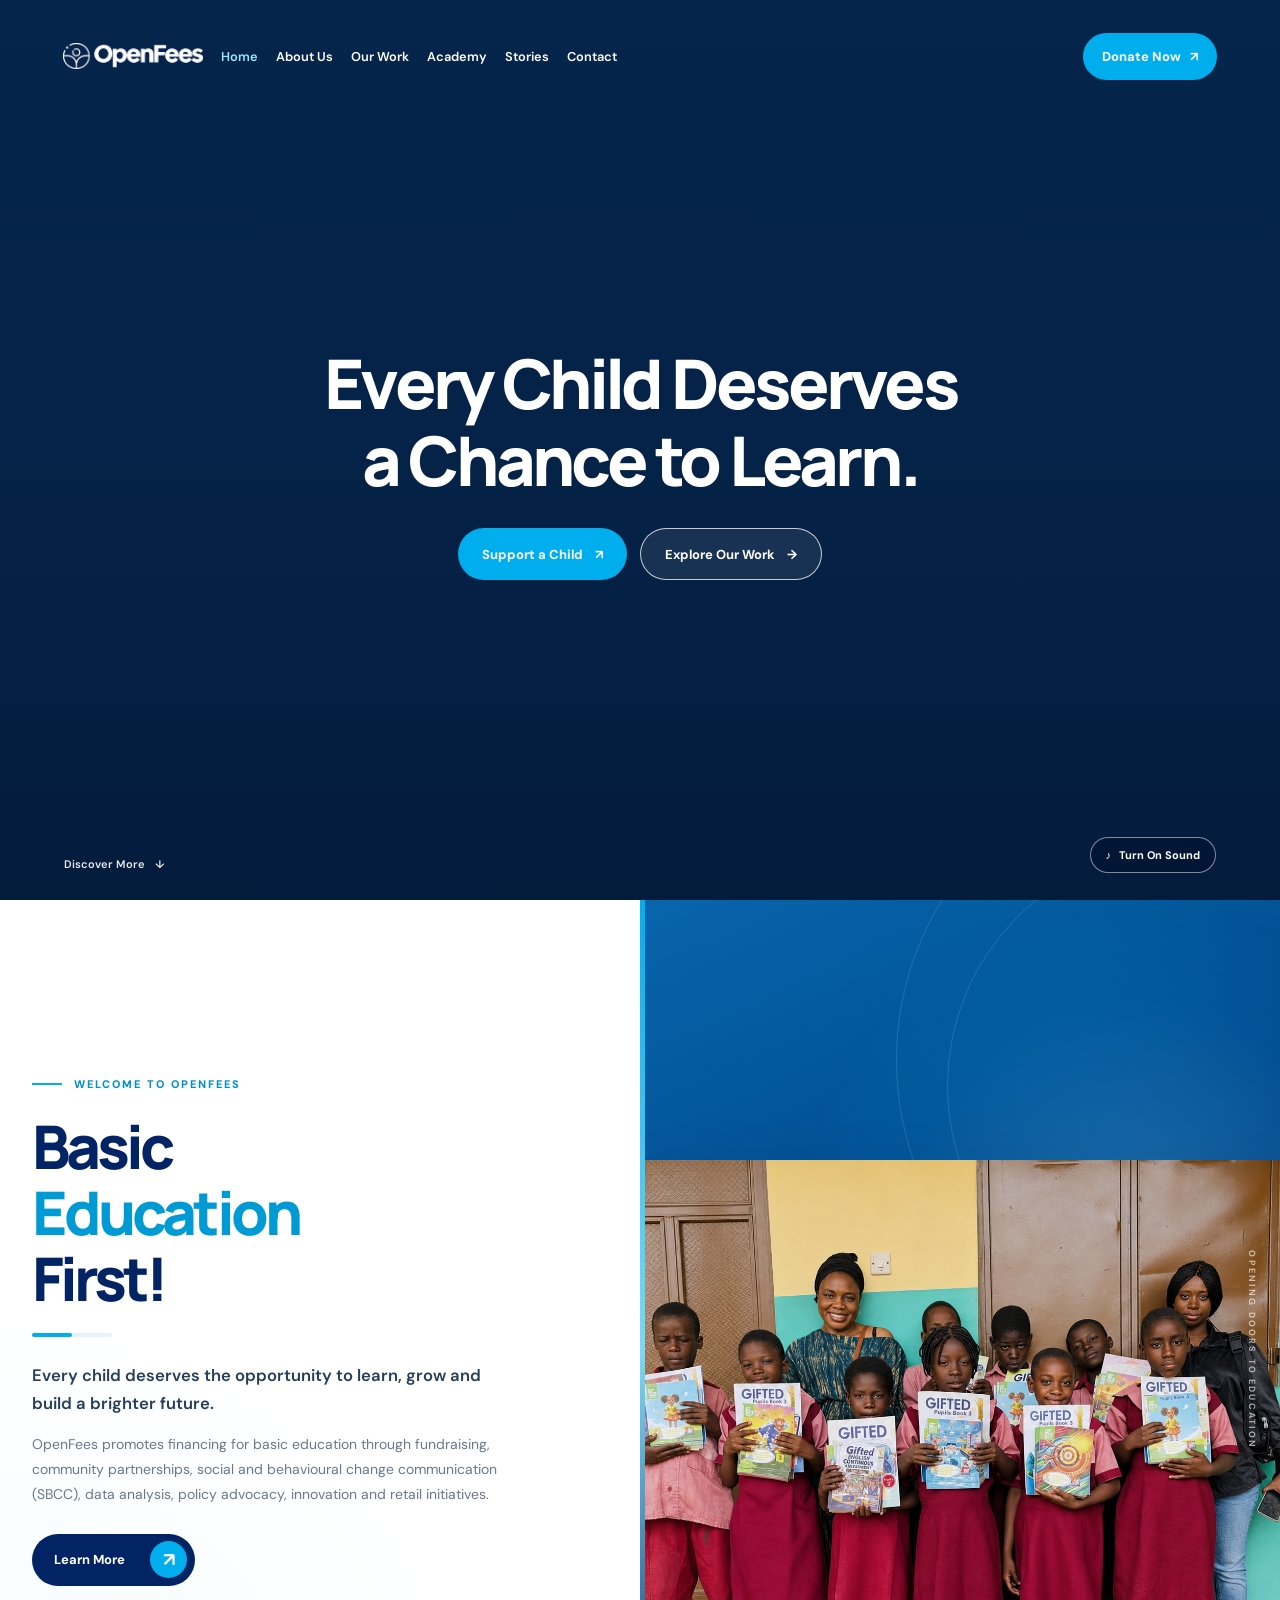
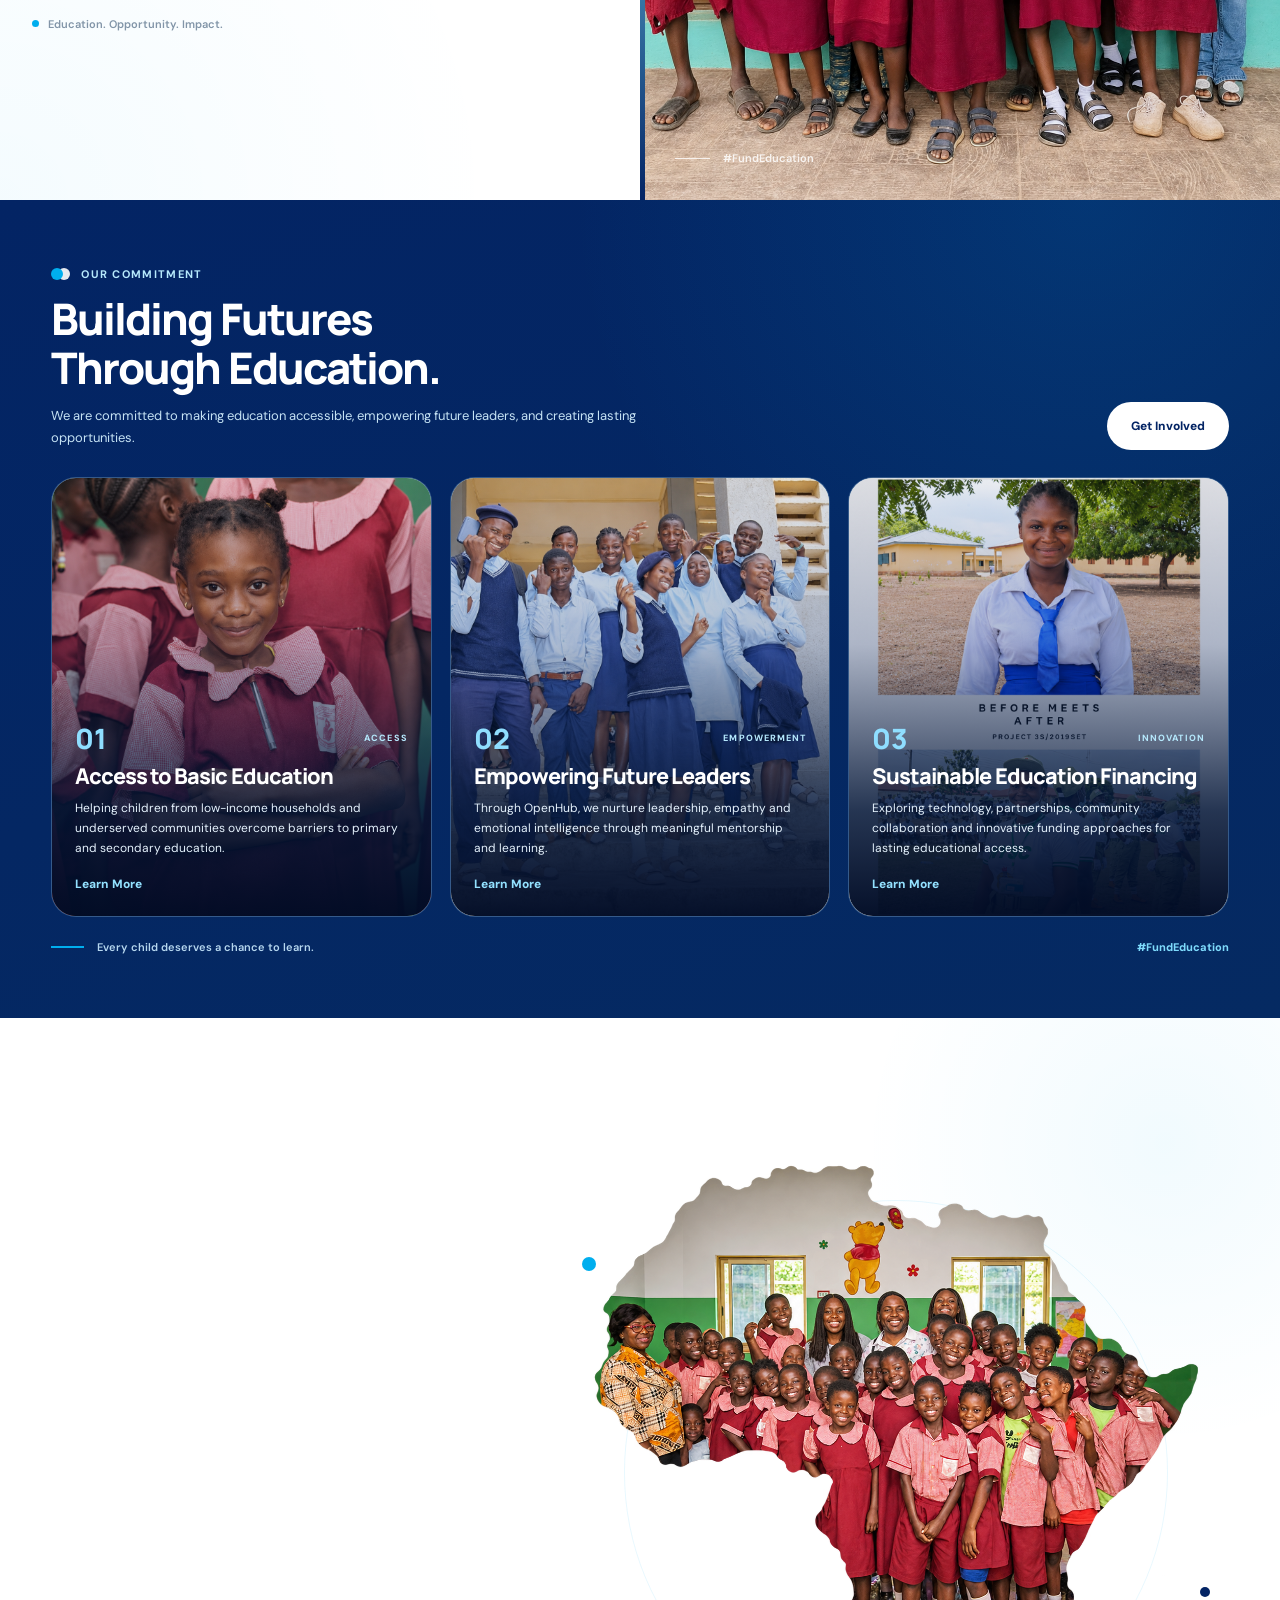
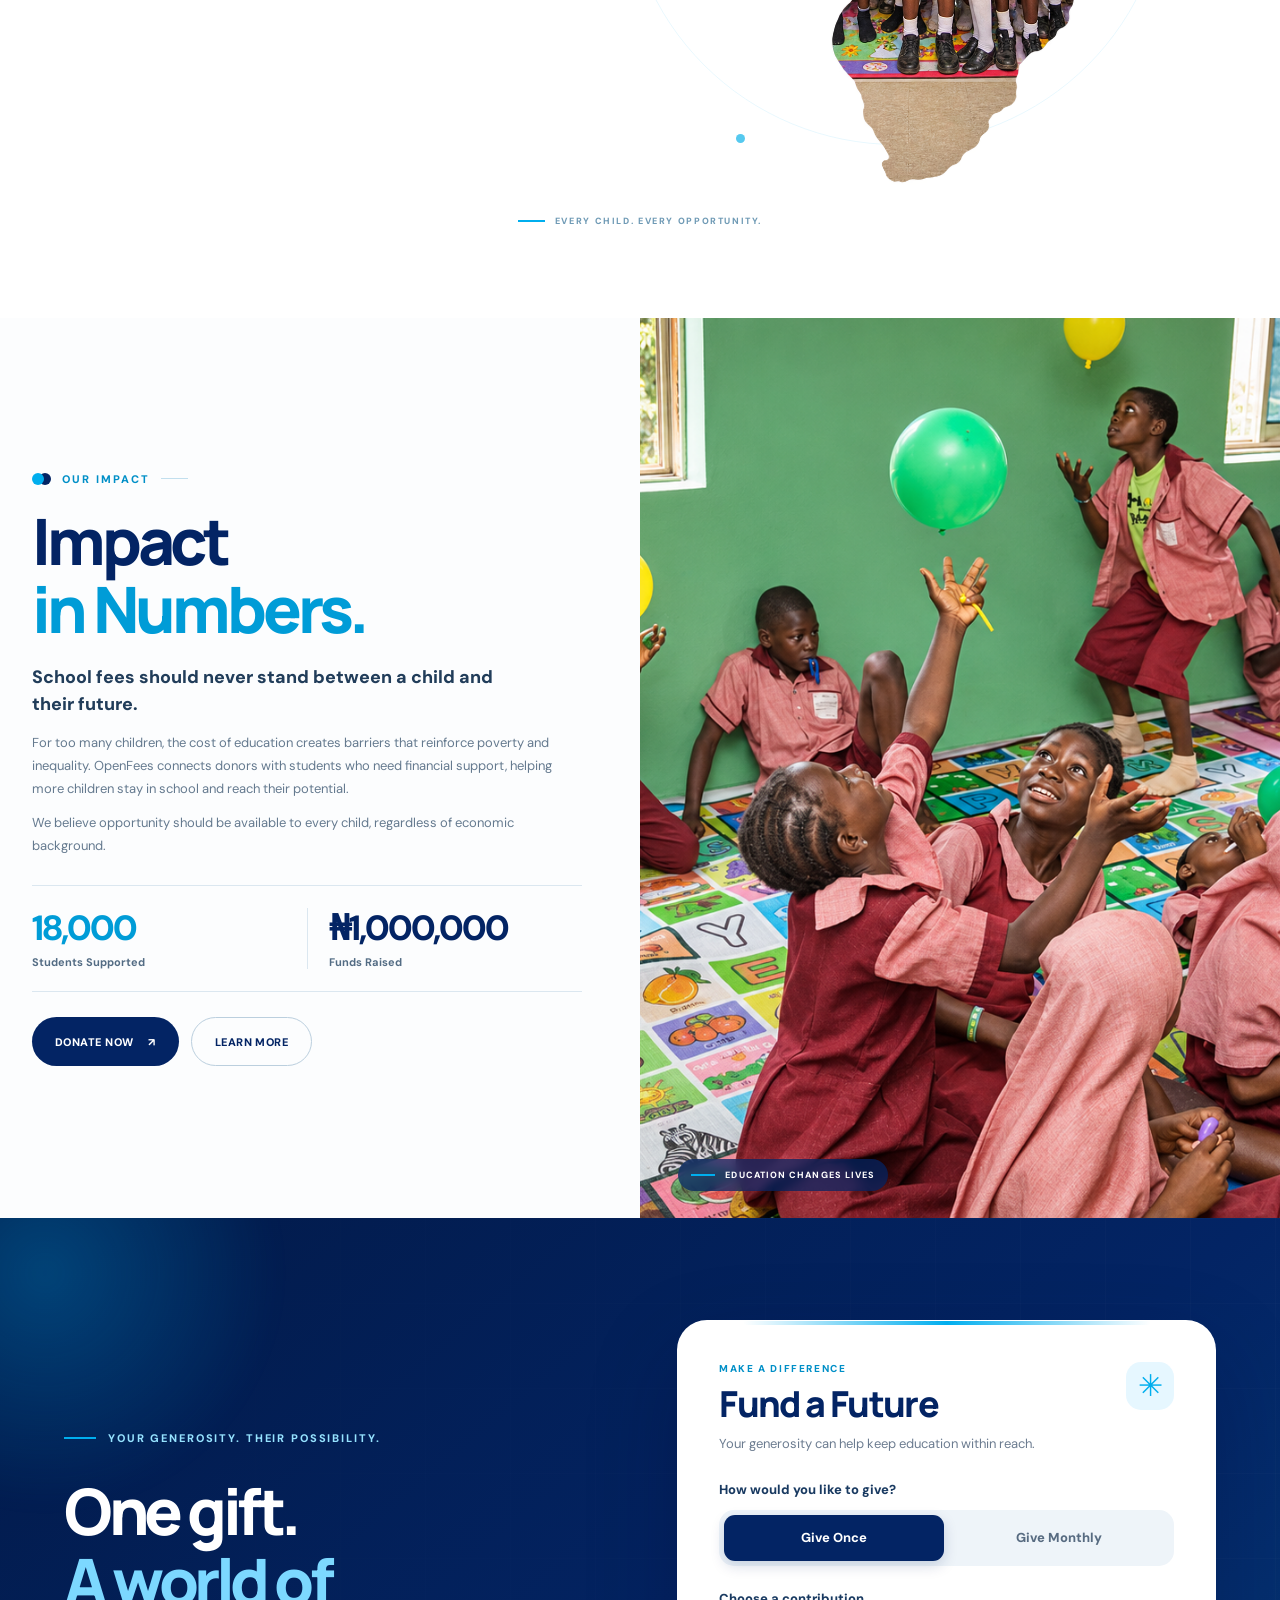
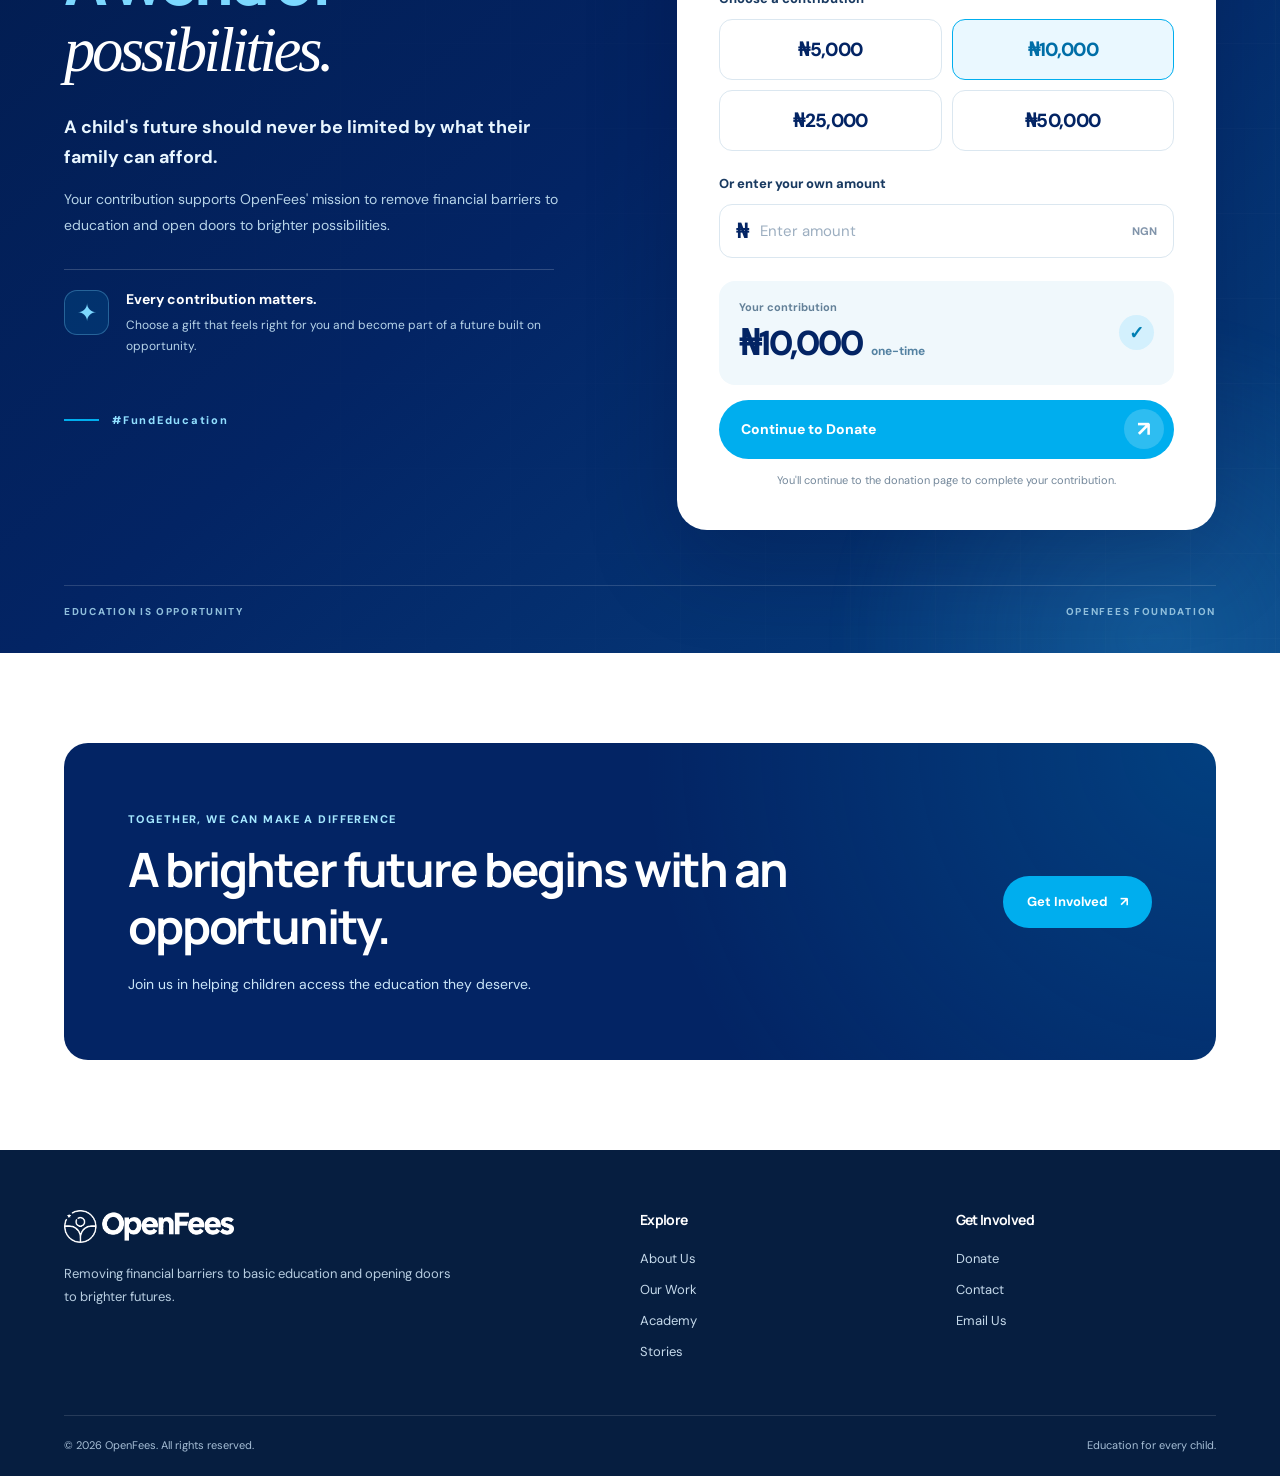
==== commit 69a970d1: "Update index.html" ====
--- a/index.html
+++ b/index.html
@@ -6,799 +6,1145 @@
   <meta name="viewport"
         content="width=device-width, initial-scale=1.0">
   <meta name="theme-color" content="#032464">
-
-  <title>OpenFees Academy | Learn. Practise. Excel.</title>
-
   <meta name="description"
-        content="OpenFees Academy provides friendly learning experiences and CBT practice for JAMB, WAEC and NECO.">
+        content="OpenFees promotes access to basic education through fundraising, partnerships, advocacy, innovation and learning.">
+
+  <title>OpenFees | Education for Every Child</title>
 
   <link rel="preconnect" href="https://fonts.googleapis.com">
   <link rel="preconnect"
-        href="https://fonts.gstatic.com" crossorigin>
+        href="https://fonts.gstatic.com"
+        crossorigin>
 
   <link
     href="https://fonts.googleapis.com/css2?family=DM+Sans:wght@400;500;600;700;800&family=Manrope:wght@400;500;600;700;800&display=swap"
     rel="stylesheet">
 
-  <link rel="stylesheet" href="academy.css">
-  <script src="academy.js" defer></script>
+  <link rel="stylesheet" href="style.css">
+  <script src="main.js" defer></script>
 </head>
 
 <body>
 
-<a class="skip-link" href="#academy-main">
+<a href="#main" class="skip-link">
   Skip to content
 </a>
 
-<!-- ACADEMY HEADER -->
-
-<header class="academy-header">
-
-  <div class="academy-nav-wrap">
-
-    <a class="academy-brand"
-       href="academy.html"
-       aria-label="OpenFees Academy home">
-
-      <span class="academy-brand-image">
-        <img src="media/Openfees-white.png"
-             alt="OpenFees">
-      </span>
-
-      <span class="academy-brand-separator"></span>
-
-      <span class="academy-brand-word">
-        Academy
-      </span>
-
+<!-- HEADER -->
+
+<header class="site-header">
+
+  <nav class="navbar" aria-label="Main navigation">
+
+    <a href="index.html"
+       class="brand"
+       aria-label="OpenFees homepage">
+      <img src="media/Openfees-white.png"
+           alt="OpenFees Logo">
     </a>
 
-    <nav class="academy-nav"
-         id="academy-navigation"
-         aria-label="Academy navigation">
-
-      <a href="#learning-paths">Learning Paths</a>
-      <a href="#subjects">Subjects</a>
-      <a href="#cbt-centre">CBT Centre</a>
-      <a href="#how-it-works">How It Works</a>
-
-      <a href="index.html" class="academy-nav-back">
-        Back to OpenFees
-      </a>
-
-    </nav>
-
-    <div class="academy-nav-actions">
-
-      <a href="cbt.html" class="academy-header-cta">
-        Start CBT
-        <span aria-hidden="true">↗</span>
-      </a>
-
-      <button
-        class="academy-menu-toggle"
-        type="button"
-        id="academyMenuToggle"
-        aria-label="Open Academy menu"
-        aria-controls="academy-navigation"
-        aria-expanded="false">
-
-        <span></span>
-        <span></span>
-        <span></span>
-
-      </button>
+    <ul class="nav-list"
+        id="site-menu"
+        data-menu-list>
+
+      <li>
+        <a href="index.html"
+           aria-current="page">Home</a>
+      </li>
+
+      <li>
+        <a href="about.html">About Us</a>
+      </li>
+
+      <li>
+        <a href="our-work.html">Our Work</a>
+      </li>
+
+      <li>
+        <a href="academy.html">Academy</a>
+      </li>
+
+      <li>
+        <a href="blog.html">Stories</a>
+      </li>
+
+      <li>
+        <a href="contact.html">Contact</a>
+      </li>
+
+    </ul>
+
+    <a href="donate.html" class="nav-cta">
+      Donate Now
+      <span aria-hidden="true">&nearr;</span>
+    </a>
+
+    <button
+      class="menu-button"
+      type="button"
+      data-menu-button
+      aria-controls="site-menu"
+      aria-expanded="false"
+      aria-label="Open navigation menu">
+
+      <svg viewBox="0 0 24 24" aria-hidden="true">
+        <path d="M4 7h16M4 12h16M4 17h16"/>
+      </svg>
+
+    </button>
+
+  </nav>
+
+</header>
+
+
+<main id="main">
+
+<!-- ====================================
+     SECTION 1 — VIDEO HERO
+==================================== -->
+
+<section class="hero" aria-labelledby="hero-title">
+
+  <video
+    id="heroVideo"
+    class="hero-video"
+    autoplay
+    muted
+    loop
+    playsinline
+    preload="auto"
+    aria-hidden="true">
+
+    <source
+      src="media/header_video.mp4"
+      type="video/mp4">
+
+  </video>
+
+  <div class="hero-shade"></div>
+
+  <div class="hero-inner">
+
+    <div class="hero-content">
+
+      <h1 id="hero-title">
+
+        <span class="headline-line">
+          Every Child Deserves
+        </span>
+
+        <span class="headline-line">
+          a Chance to Learn.
+        </span>
+
+      </h1>
+
+      <div class="actions">
+
+        <a href="donate.html"
+           class="button button-primary">
+          Support a Child
+          <span aria-hidden="true">&nearr;</span>
+        </a>
+
+        <a href="our-work.html"
+           class="button button-outline">
+          Explore Our Work
+          <span aria-hidden="true">&rarr;</span>
+        </a>
+
+      </div>
 
     </div>
 
   </div>
 
-</header>
-
-<main id="academy-main">
-
-<!-- SECTION 1 — HERO -->
-
-<section class="academy-hero"
-         aria-labelledby="academy-hero-title">
-
-  <div class="academy-hero-glow"></div>
-
-  <div class="academy-container academy-hero-grid">
-
-    <div class="academy-hero-copy">
-
-      <div class="academy-eyebrow academy-eyebrow-light">
-        <span class="academy-eyebrow-dot"></span>
-        WELCOME TO OPENFEES ACADEMY
-      </div>
-
-      <h1 id="academy-hero-title">
-
-        A brighter future
-
-        <span>starts with</span>
-
-        <em>learning.</em>
-
-      </h1>
-
-      <p class="academy-hero-description">
-        Your friendly digital school for learning
-        new things, practising your skills, and
-        preparing confidently for examinations.
-      </p>
-
-      <div class="academy-hero-actions">
-
-        <a href="#learning-paths"
-           class="academy-button academy-button-cyan">
-          Start Learning ↗
-        </a>
-
-        <a href="cbt.html"
-           class="academy-button academy-button-glass">
-          Start CBT Practice →
-        </a>
-
-      </div>
-
-      <div class="academy-hero-notes">
-
-        <span>
-          <span class="note-check">✓</span>
-          Learn at your pace
-        </span>
-
-        <span>
-          <span class="note-check">✓</span>
-          Practise with confidence
-        </span>
-
-      </div>
-
-    </div>
-
-
-    <div class="academy-hero-art">
-
-      <div class="academy-art-ring academy-art-ring-one"></div>
-      <div class="academy-art-ring academy-art-ring-two"></div>
-
-      <div class="academy-hero-photo">
+  <a href="#welcome" class="scroll-indicator">
+    Discover More
+    <span aria-hidden="true">&darr;</span>
+  </a>
+
+  <button
+    id="soundToggle"
+    class="sound-toggle"
+    type="button"
+    aria-label="Turn video sound on"
+    aria-pressed="false">
+
+    <span id="soundIcon" aria-hidden="true">♪</span>
+    <span id="soundLabel">Turn On Sound</span>
+
+  </button>
+
+</section>
+
+
+<!-- ====================================
+     SECTION 2 — WELCOME
+==================================== -->
+
+<section
+  class="welcome-section"
+  id="welcome"
+  aria-labelledby="welcome-title">
+
+  <div class="welcome-layout">
+
+    <div class="welcome-content">
+
+      <div class="welcome-content-inner" data-reveal>
+
+        <div class="welcome-eyebrow">
+          <span class="welcome-eyebrow-line"></span>
+          WELCOME TO OPENFEES
+        </div>
+
+        <h2 id="welcome-title">
+
+          Basic
+
+          <span class="welcome-title-accent">
+            Education
+          </span>
+
+          First!
+
+        </h2>
+
+        <div class="welcome-accent-line">
+          <span></span>
+        </div>
+
+        <p class="welcome-lead">
+          Every child deserves the opportunity
+          to learn, grow and build a brighter future.
+        </p>
+
+        <p class="welcome-description">
+          OpenFees promotes financing for basic
+          education through fundraising,
+          community partnerships, social and
+          behavioural change communication (SBCC),
+          data analysis, policy advocacy,
+          innovation and retail initiatives.
+        </p>
+
+        <div class="welcome-actions">
+
+          <a href="about.html" class="welcome-button">
+
+            Learn More
+
+            <span class="welcome-button-arrow"
+                  aria-hidden="true">&nearr;</span>
+
+          </a>
+
+        </div>
+
+        <div class="welcome-signature">
+          <span class="signature-dot"></span>
+          Education. Opportunity. Impact.
+        </div>
+
+      </div>
+
+    </div>
+
+    <div class="welcome-visual">
+
+      <div class="visual-glow" aria-hidden="true"></div>
+
+      <div class="visual-ring visual-ring-one"
+           aria-hidden="true"></div>
+
+      <div class="visual-ring visual-ring-two"
+           aria-hidden="true"></div>
+
+      <div class="visual-accent" aria-hidden="true"></div>
+
+      <div class="welcome-image-wrap">
 
         <img
           src="media/Students.png"
-          alt="Students representing learning opportunities">
-
-      </div>
-
-      <div class="academy-floating-chip academy-chip-top">
-
-        <span class="chip-symbol">✦</span>
-
-        <span>
-          <strong>Learn</strong>
-          Something new
+          class="welcome-students"
+          alt="Students representing educational opportunity"
+          loading="lazy">
+
+      </div>
+
+      <div class="visual-side-label"
+           aria-hidden="true">
+        OPENING DOORS TO EDUCATION
+      </div>
+
+      <div class="visual-bottom-detail"
+           aria-hidden="true">
+
+        <span class="visual-small-line"></span>
+        <span>#FundEducation</span>
+
+      </div>
+
+    </div>
+
+  </div>
+
+</section>
+
+
+<!-- ====================================
+     SECTION 3 — OUR COMMITMENT
+==================================== -->
+
+<section
+  class="commitment-showcase"
+  id="our-commitment"
+  aria-labelledby="commitment-title">
+
+  <div class="commitment-wrap">
+
+    <div class="commitment-head" data-reveal>
+
+      <div class="commitment-head-left">
+
+        <div class="commitment-eyebrow">
+          <span class="commitment-eyebrow-dot"></span>
+          OUR COMMITMENT
+        </div>
+
+        <h2 id="commitment-title">
+
+          Building Futures
+          <span>Through Education.</span>
+
+        </h2>
+
+        <p class="commitment-introduction">
+          We are committed to making education
+          accessible, empowering future leaders,
+          and creating lasting opportunities.
+        </p>
+
+      </div>
+
+      <a href="donate.html"
+         class="commitment-top-btn">
+        Get Involved
+      </a>
+
+    </div>
+
+    <div class="commitment-grid-new">
+
+      <!-- CARD ONE -->
+
+      <article
+        class="commitment-card-new"
+        tabindex="0"
+        aria-label="Access to Basic Education"
+        data-commitment-card>
+
+        <div class="commitment-card-inner">
+
+          <div class="commitment-media">
+            <img
+              src="media/student2.png"
+              alt="Children representing access to education"
+              loading="lazy">
+          </div>
+
+          <div class="commitment-overlay"></div>
+
+          <div class="commitment-content">
+
+            <div class="commitment-number-row">
+              <span class="commitment-number-new">01</span>
+              <span class="commitment-label">ACCESS</span>
+            </div>
+
+            <h3>Access to Basic Education</h3>
+
+            <p>
+              Helping children from low-income
+              households and underserved communities
+              overcome barriers to primary and
+              secondary education.
+            </p>
+
+            <a href="our-work.html"
+               class="commitment-link">
+              Learn More
+            </a>
+
+          </div>
+
+        </div>
+
+      </article>
+
+
+      <!-- CARD TWO -->
+
+      <article
+        class="commitment-card-new commitment-card-featured"
+        tabindex="0"
+        aria-label="Empowering Future Leaders"
+        data-commitment-card>
+
+        <div class="commitment-card-inner">
+
+          <div class="commitment-media">
+            <img
+              src="media/student3.png"
+              alt="Students representing leadership and mentorship"
+              loading="lazy">
+          </div>
+
+          <div class="commitment-overlay"></div>
+
+          <div class="commitment-content">
+
+            <div class="commitment-number-row">
+              <span class="commitment-number-new">02</span>
+              <span class="commitment-label">EMPOWERMENT</span>
+            </div>
+
+            <h3>Empowering Future Leaders</h3>
+
+            <p>
+              Through OpenHub, we nurture leadership,
+              empathy and emotional intelligence
+              through meaningful mentorship and learning.
+            </p>
+
+            <a href="about.html"
+               class="commitment-link">
+              Learn More
+            </a>
+
+          </div>
+
+        </div>
+
+      </article>
+
+
+      <!-- CARD THREE -->
+
+      <article
+        class="commitment-card-new"
+        tabindex="0"
+        aria-label="Sustainable Education Financing"
+        data-commitment-card>
+
+        <div class="commitment-card-inner">
+
+          <div class="commitment-media">
+            <img
+              src="media/student4.png"
+              alt="Students representing sustainable education"
+              loading="lazy">
+          </div>
+
+          <div class="commitment-overlay"></div>
+
+          <div class="commitment-content">
+
+            <div class="commitment-number-row">
+              <span class="commitment-number-new">03</span>
+              <span class="commitment-label">INNOVATION</span>
+            </div>
+
+            <h3>Sustainable Education Financing</h3>
+
+            <p>
+              Exploring technology, partnerships,
+              community collaboration and innovative
+              funding approaches for lasting
+              educational access.
+            </p>
+
+            <a href="our-work.html"
+               class="commitment-link">
+              Learn More
+            </a>
+
+          </div>
+
+        </div>
+
+      </article>
+
+    </div>
+
+    <div class="commitment-footer-note">
+
+      <span class="commitment-note-line"></span>
+      Every child deserves a chance to learn.
+      <span class="commitment-note-mark">
+        #FundEducation
+      </span>
+
+    </div>
+
+  </div>
+
+</section>
+
+
+<!-- ====================================
+     SECTION 4 — EDUCATION IS A RIGHT
+==================================== -->
+
+<section
+  class="education-right-section"
+  id="education-right"
+  aria-labelledby="education-right-title">
+
+  <div class="education-right-container">
+
+    <div class="education-right-content" data-reveal>
+
+      <div class="education-right-eyebrow">
+        <span class="education-right-line"></span>
+        OUR BELIEF
+      </div>
+
+      <h2 id="education-right-title">
+
+        Education is a
+        <span>fundamental</span>
+        right.
+
+      </h2>
+
+      <p class="education-right-description">
+        We envision a world where a child's
+        future is never determined by their
+        family's financial circumstances.
+      </p>
+
+      <p class="education-right-supporting">
+        At OpenFees, we believe basic education
+        belongs to every child — not only to
+        families who can afford it.
+      </p>
+
+      <a href="about.html"
+         class="education-right-button">
+
+        Learn More
+        <span aria-hidden="true">&nearr;</span>
+
+      </a>
+
+    </div>
+
+    <div class="education-right-visual">
+
+      <span class="education-map-dot dot-one"
+            aria-hidden="true"></span>
+
+      <span class="education-map-dot dot-two"
+            aria-hidden="true"></span>
+
+      <span class="education-map-dot dot-three"
+            aria-hidden="true"></span>
+
+      <img
+        src="media/map.png"
+        class="education-map-image"
+        alt="Map artwork representing equal educational opportunities"
+        loading="lazy">
+
+      <span class="education-map-orbit"
+            aria-hidden="true"></span>
+
+    </div>
+
+  </div>
+
+  <div class="education-right-bottom">
+
+    <span class="education-bottom-dash"></span>
+    <span>EVERY CHILD. EVERY OPPORTUNITY.</span>
+
+  </div>
+
+</section>
+
+
+<!-- ====================================
+     SECTION 5 — IMPACT IN NUMBERS
+==================================== -->
+
+<section
+  class="impact-section"
+  id="impact"
+  aria-labelledby="impact-title">
+
+  <div class="impact-layout">
+
+    <div class="impact-left">
+
+      <div class="impact-inner" data-reveal>
+
+        <div class="impact-eyebrow">
+
+          <span class="impact-eyebrow-dot"></span>
+
+          OUR IMPACT
+
+          <span class="impact-eyebrow-line"></span>
+
+        </div>
+
+        <h2 id="impact-title">
+
+          Impact
+          <span class="impact-title-blue">
+            in Numbers.
+          </span>
+
+        </h2>
+
+        <p class="impact-lead">
+          School fees should never stand
+          between a child and their future.
+        </p>
+
+        <p class="impact-description">
+          For too many children, the cost
+          of education creates barriers
+          that reinforce poverty and inequality.
+          OpenFees connects donors with students
+          who need financial support, helping
+          more children stay in school
+          and reach their potential.
+        </p>
+
+        <p class="impact-description impact-description-last">
+          We believe opportunity should be
+          available to every child, regardless
+          of economic background.
+        </p>
+
+        <div class="impact-statistics">
+
+          <div class="impact-stat">
+
+            <div class="impact-stat-number">
+              18,000
+            </div>
+
+            <div class="impact-stat-label">
+              Students Supported
+            </div>
+
+          </div>
+
+          <div class="impact-stats-divider"
+               aria-hidden="true"></div>
+
+          <div class="impact-stat">
+
+            <div class="impact-stat-number">
+              ₦1,000,000
+            </div>
+
+            <div class="impact-stat-label">
+              Funds Raised
+            </div>
+
+          </div>
+
+        </div>
+
+        <div class="impact-actions">
+
+          <a href="donate.html"
+             class="impact-btn impact-btn-primary">
+            DONATE NOW
+            <span aria-hidden="true">&nearr;</span>
+          </a>
+
+          <a href="about.html"
+             class="impact-btn impact-btn-outline">
+            LEARN MORE
+          </a>
+
+        </div>
+
+      </div>
+
+    </div>
+
+    <div class="impact-visual">
+
+      <div class="impact-visual-glow"
+           aria-hidden="true"></div>
+
+      <div class="impact-visual-frame">
+
+        <img
+          src="media/student5.png"
+          class="impact-student-image"
+          alt="Student representing OpenFees educational impact"
+          loading="lazy">
+
+      </div>
+
+      <div class="impact-visual-small-circle"
+           aria-hidden="true"></div>
+
+      <div class="impact-visual-large-circle"
+           aria-hidden="true"></div>
+
+      <div class="impact-visual-caption"
+           aria-hidden="true">
+
+        <span></span>
+        EDUCATION CHANGES LIVES
+
+      </div>
+
+    </div>
+
+  </div>
+
+</section>
+
+
+<!-- ====================================
+     SECTION 6 — FUND A FUTURE
+==================================== -->
+
+<section
+  class="fund-future-section"
+  id="fund-a-future"
+  aria-labelledby="fund-future-title">
+
+  <div class="fund-future-glow fund-glow-one"
+       aria-hidden="true"></div>
+
+  <div class="fund-future-glow fund-glow-two"
+       aria-hidden="true"></div>
+
+  <div class="fund-future-container">
+
+    <!-- LEFT -->
+
+    <div class="fund-future-story" data-reveal>
+
+      <div class="fund-future-eyebrow">
+
+        <span class="fund-future-eyebrow-line"></span>
+
+        YOUR GENEROSITY. THEIR POSSIBILITY.
+
+      </div>
+
+      <h2 id="fund-future-title">
+
+        One gift.
+
+        <span>A world of</span>
+
+        <em>possibilities.</em>
+
+      </h2>
+
+      <p class="fund-future-lead">
+        A child's future should never be limited
+        by what their family can afford.
+      </p>
+
+      <p class="fund-future-description">
+        Your contribution supports OpenFees'
+        mission to remove financial barriers
+        to education and open doors to
+        brighter possibilities.
+      </p>
+
+      <div class="fund-future-promise">
+
+        <span class="fund-promise-icon"
+              aria-hidden="true">✦</span>
+
+        <div>
+
+          <strong>Every contribution matters.</strong>
+
+          <p>
+            Choose a gift that feels right
+            for you and become part of a
+            future built on opportunity.
+          </p>
+
+        </div>
+
+      </div>
+
+      <div class="fund-future-decor"
+           aria-hidden="true">
+
+        <span class="fund-future-decor-line"></span>
+
+        #FundEducation
+
+      </div>
+
+    </div>
+
+
+    <!-- DONATION PANEL -->
+
+    <div class="fund-future-panel" data-reveal>
+
+      <div class="fund-panel-heading">
+
+        <div>
+
+          <span class="fund-panel-kicker">
+            MAKE A DIFFERENCE
+          </span>
+
+          <h3>Fund a Future</h3>
+
+          <p>
+            Your generosity can help keep
+            education within reach.
+          </p>
+
+        </div>
+
+        <div class="fund-panel-symbol"
+             aria-hidden="true">
+
+          <span>✳</span>
+
+        </div>
+
+      </div>
+
+
+      <fieldset class="fund-frequency-fieldset">
+
+        <legend class="fund-field-label">
+          How would you like to give?
+        </legend>
+
+        <div class="fund-frequency-switch">
+
+          <label class="fund-frequency-option">
+
+            <input
+              type="radio"
+              name="donation-frequency"
+              value="once"
+              checked
+              data-fund-frequency>
+
+            <span>Give Once</span>
+
+          </label>
+
+          <label class="fund-frequency-option">
+
+            <input
+              type="radio"
+              name="donation-frequency"
+              value="monthly"
+              data-fund-frequency>
+
+            <span>Give Monthly</span>
+
+          </label>
+
+        </div>
+
+      </fieldset>
+
+
+      <fieldset class="fund-amount-fieldset">
+
+        <legend class="fund-field-label">
+          Choose a contribution
+        </legend>
+
+        <div class="fund-amount-grid">
+
+          <label class="fund-amount-option">
+
+            <input
+              type="radio"
+              name="donation-amount"
+              value="5000"
+              data-fund-amount>
+
+            <span>₦5,000</span>
+
+          </label>
+
+          <label class="fund-amount-option">
+
+            <input
+              type="radio"
+              name="donation-amount"
+              value="10000"
+              checked
+              data-fund-amount>
+
+            <span>₦10,000</span>
+
+          </label>
+
+          <label class="fund-amount-option">
+
+            <input
+              type="radio"
+              name="donation-amount"
+              value="25000"
+              data-fund-amount>
+
+            <span>₦25,000</span>
+
+          </label>
+
+          <label class="fund-amount-option">
+
+            <input
+              type="radio"
+              name="donation-amount"
+              value="50000"
+              data-fund-amount>
+
+            <span>₦50,000</span>
+
+          </label>
+
+        </div>
+
+      </fieldset>
+
+
+      <div class="fund-custom-field">
+
+        <label
+          for="fundCustomAmount"
+          class="fund-field-label">
+
+          Or enter your own amount
+
+        </label>
+
+        <div class="fund-custom-input-wrap">
+
+          <span class="fund-currency-symbol"
+                aria-hidden="true">₦</span>
+
+          <input
+            id="fundCustomAmount"
+            type="number"
+            inputmode="numeric"
+            min="100"
+            step="100"
+            placeholder="Enter amount"
+            autocomplete="off">
+
+          <span class="fund-custom-currency">
+            NGN
+          </span>
+
+        </div>
+
+        <p
+          class="fund-validation"
+          id="fundValidation"
+          role="alert"
+          hidden>
+        </p>
+
+      </div>
+
+
+      <div class="fund-donation-summary"
+           aria-live="polite">
+
+        <div>
+
+          <span class="fund-summary-label">
+            Your contribution
+          </span>
+
+          <div class="fund-summary-amount-row">
+
+            <strong id="fundSelectedAmount">
+              ₦10,000
+            </strong>
+
+            <span id="fundSelectedFrequency">
+              one-time
+            </span>
+
+          </div>
+
+        </div>
+
+        <div class="fund-summary-mark"
+             aria-hidden="true">✓</div>
+
+      </div>
+
+
+      <a
+        id="fundDonateButton"
+        class="fund-donate-button"
+        href="donate.html?amount=10000&amp;frequency=once">
+
+        Continue to Donate
+
+        <span class="fund-button-icon"
+              aria-hidden="true">&nearr;</span>
+
+      </a>
+
+      <p class="fund-panel-disclaimer">
+        You'll continue to the donation
+        page to complete your contribution.
+      </p>
+
+    </div>
+
+  </div>
+
+  <div class="fund-future-bottom"
+       aria-hidden="true">
+
+    <span>EDUCATION IS OPPORTUNITY</span>
+
+    <span>OPENFEES FOUNDATION</span>
+
+  </div>
+
+</section>
+
+
+<!-- ====================================
+     SECTION 7 — GET INVOLVED
+==================================== -->
+
+<section class="section cta-section"
+         id="get-involved">
+
+  <div class="container">
+
+    <div class="cta-band" data-reveal>
+
+      <div>
+
+        <span class="cta-kicker">
+          TOGETHER, WE CAN MAKE A DIFFERENCE
         </span>
 
-      </div>
-
-      <div class="academy-floating-chip academy-chip-bottom">
-
-        <span class="chip-symbol">✓</span>
-
-        <span>
-          <strong>Grow</strong>
-          Every day
-        </span>
-
-      </div>
+        <h2>
+          A brighter future begins
+          with an opportunity.
+        </h2>
+
+        <p>
+          Join us in helping children
+          access the education they deserve.
+        </p>
+
+      </div>
+
+      <a href="donate.html"
+         class="button button-primary">
+
+        Get Involved
+        <span aria-hidden="true">&nearr;</span>
+
+      </a>
 
     </div>
 
   </div>
 
-  <div class="academy-hero-bottom">
-
-    <span>LEARN • PRACTISE • EXCEL</span>
-
-    <a href="#learning-paths">
-      Explore the Academy ↓
-    </a>
-
-  </div>
-
 </section>
 
-
-<!-- SECTION 2 — LEARNING PATHS -->
-
-<section class="academy-section academy-paths"
-         id="learning-paths"
-         aria-labelledby="paths-heading">
-
-  <div class="academy-container">
-
-    <div class="academy-section-heading academy-centered">
-
-      <span class="academy-section-kicker">
-        FIND YOUR STARTING POINT
-      </span>
-
-      <h2 id="paths-heading">
-        Your learning journey,
-        <span>your way.</span>
-      </h2>
-
-      <p>
-        Whether you're discovering the basics,
-        exploring secondary school subjects,
-        or preparing for examinations,
-        there's a path for you.
-      </p>
-
-    </div>
-
-    <div class="academy-path-grid">
-
-      <article class="academy-path-card path-primary">
-
-        <div class="path-card-top">
-          <span class="path-card-tag">PRIMARY SCHOOL</span>
-          <span class="path-card-icon">✎</span>
-        </div>
-
-        <div class="path-card-content">
-
-          <h3>Little Learners</h3>
-
-          <p>
-            Build strong foundations in reading,
-            numbers, science and discovery.
-          </p>
-
-          <div class="path-card-details">
-            <span>Primary 1–6</span>
-            <span>Foundation subjects</span>
-          </div>
-
-          <a href="#subjects" class="path-card-link">
-            Explore Subjects ↗
-          </a>
-
-        </div>
-
-        <span class="path-card-decoration"
-              aria-hidden="true">01</span>
-
-      </article>
-
-
-      <article class="academy-path-card path-secondary">
-
-        <div class="path-card-top">
-          <span class="path-card-tag">SECONDARY SCHOOL</span>
-          <span class="path-card-icon">◇</span>
-        </div>
-
-        <div class="path-card-content">
-
-          <h3>Future Scholars</h3>
-
-          <p>
-            Strengthen classroom knowledge
-            through guided subject learning.
-          </p>
-
-          <div class="path-card-details">
-            <span>JSS1–SS3</span>
-            <span>Subject learning</span>
-          </div>
-
-          <a href="#subjects" class="path-card-link">
-            Explore Subjects ↗
-          </a>
-
-        </div>
-
-        <span class="path-card-decoration"
-              aria-hidden="true">02</span>
-
-      </article>
-
-
-      <article class="academy-path-card path-exams">
-
-        <div class="path-card-top">
-          <span class="path-card-tag">EXAM PREPARATION</span>
-          <span class="path-card-icon">★</span>
-        </div>
-
-        <div class="path-card-content">
-
-          <h3>Exam Champions</h3>
-
-          <p>
-            Practise timed questions, review
-            mistakes and get downloadable reports.
-          </p>
-
-          <div class="path-card-details">
-            <span>JAMB / UTME</span>
-            <span>WAEC & NECO</span>
-          </div>
-
-          <a href="cbt.html" class="path-card-link">
-            Enter CBT Centre ↗
-          </a>
-
-        </div>
-
-        <span class="path-card-decoration"
-              aria-hidden="true">03</span>
-
-      </article>
-
-    </div>
-
-  </div>
-
-</section>
-
-
-<!-- SECTION 3 — SUBJECTS -->
-
-<section class="academy-section academy-subjects"
-         id="subjects"
-         aria-labelledby="subjects-heading">
-
-  <div class="academy-container">
-
-    <div class="academy-heading-row">
-
-      <div class="academy-section-heading">
-
-        <span class="academy-section-kicker">
-          EXPLORE WHAT YOU CAN LEARN
-        </span>
-
-        <h2 id="subjects-heading">
-          Something new
-          <span>every day.</span>
-        </h2>
+</main>
+
+
+<!-- ====================================
+     FOOTER
+==================================== -->
+
+<footer class="site-footer">
+
+  <div class="container">
+
+    <div class="footer-top">
+
+      <div class="footer-brand">
+
+        <a href="index.html">
+
+          <img
+            src="media/Openfees-white.png"
+            alt="OpenFees Logo">
+
+        </a>
 
         <p>
-          Explore our subject areas.
-          CBT practice is available now,
-          while structured classroom
-          lessons will follow.
+          Removing financial barriers
+          to basic education and opening
+          doors to brighter futures.
         </p>
 
       </div>
 
-      <span class="academy-content-status">
-        Learning catalogue preview
-      </span>
-
-    </div>
-
-    <div class="academy-subject-grid">
-
-      <article class="academy-subject-card">
-        <span class="subject-icon subject-blue">∑</span>
-        <h3>Mathematics</h3>
-        <p>Numbers, algebra, measurement and problem-solving.</p>
-
-        <a href="cbt.html?subject=Mathematics"
-           class="subject-tag">
-          Practise Mathematics ↗
+      <div class="footer-links">
+
+        <h3>Explore</h3>
+
+        <a href="about.html">About Us</a>
+
+        <a href="our-work.html">Our Work</a>
+
+        <a href="academy.html">Academy</a>
+
+        <a href="blog.html">Stories</a>
+
+      </div>
+
+      <div class="footer-links">
+
+        <h3>Get Involved</h3>
+
+        <a href="donate.html">Donate</a>
+
+        <a href="contact.html">Contact</a>
+
+        <a href="mailto:hello@openfees.org">
+          Email Us
         </a>
-      </article>
-
-      <article class="academy-subject-card">
-        <span class="subject-icon subject-yellow">Aa</span>
-        <h3>English Language</h3>
-        <p>Grammar, vocabulary, comprehension and writing.</p>
-
-        <a href="cbt.html?subject=English%20Language"
-           class="subject-tag">
-          Practise English ↗
-        </a>
-      </article>
-
-      <article class="academy-subject-card">
-        <span class="subject-icon subject-green">✿</span>
-        <h3>Biology</h3>
-        <p>Living things, cells, ecology and human biology.</p>
-
-        <a href="cbt.html?subject=Biology"
-           class="subject-tag">
-          Practise Biology ↗
-        </a>
-      </article>
-
-      <article class="academy-subject-card">
-        <span class="subject-icon subject-purple">⚛</span>
-        <h3>Physics & Chemistry</h3>
-        <p>Scientific concepts, experiments and reactions.</p>
-
-        <a href="cbt.html?subject=Physics"
-           class="subject-tag">
-          Practise Physics ↗
-        </a>
-      </article>
-
-      <article class="academy-subject-card">
-        <span class="subject-icon subject-peach">⌘</span>
-        <h3>Economics</h3>
-        <p>Scarcity, trade, prices and markets.</p>
-
-        <a href="cbt.html?subject=Economics"
-           class="subject-tag">
-          Practise Economics ↗
-        </a>
-      </article>
-
-      <article class="academy-subject-card">
-        <span class="subject-icon subject-sky">◎</span>
-        <h3>Government</h3>
-        <p>Institutions, citizens and civic life.</p>
-
-        <a href="cbt.html?subject=Government"
-           class="subject-tag">
-          Practise Government ↗
-        </a>
-      </article>
-
-    </div>
-
-  </div>
-
-</section>
-
-
-<!-- SECTION 4 — CBT CENTRE -->
-
-<section class="academy-section academy-cbt"
-         id="cbt-centre"
-         aria-labelledby="cbt-heading">
-
-  <div class="academy-container">
-
-    <div class="academy-cbt-intro">
-
-      <div>
-
-        <span class="academy-section-kicker kicker-light">
-          OPENFEES EXAMINATION PREP
-        </span>
-
-        <h2 id="cbt-heading">
-          Practise today.
-          <span>Walk in prepared.</span>
-        </h2>
-
-      </div>
-
-      <p>
-        Choose an examination, enter your name,
-        pick a subject, and start timed practice.
-        Each session ends with an OpenFees-branded
-        performance report.
-      </p>
-
-    </div>
-
-    <div class="academy-exam-grid">
-
-      <!-- JAMB -->
-
-      <article class="academy-exam-card">
-
-        <div class="exam-card-header">
-          <span class="exam-card-initial">J</span>
-          <span class="exam-card-type">ENTRANCE EXAM</span>
-        </div>
-
-        <h3>JAMB / UTME</h3>
-
-        <p>
-          Prepare with subject-by-subject practice,
-          timed questions and useful explanations.
-        </p>
-
-        <div class="exam-card-subjects">
-          <span>English</span>
-          <span>Mathematics</span>
-          <span>Sciences</span>
-        </div>
-
-        <a href="cbt.html?exam=jamb"
-           class="exam-card-button">
-          Start JAMB Practice ↗
-        </a>
-
-      </article>
-
-
-      <!-- WAEC -->
-
-      <article class="academy-exam-card">
-
-        <div class="exam-card-header">
-          <span class="exam-card-initial">W</span>
-          <span class="exam-card-type">O'LEVEL EXAM</span>
-        </div>
-
-        <h3>WAEC</h3>
-
-        <p>
-          Explore subject practice,
-          timed questions and meaningful
-          feedback on your learning.
-        </p>
-
-        <div class="exam-card-subjects">
-          <span>English</span>
-          <span>Mathematics</span>
-          <span>Biology</span>
-        </div>
-
-        <a href="cbt.html?exam=waec"
-           class="exam-card-button">
-          Start WAEC Practice ↗
-        </a>
-
-      </article>
-
-
-      <!-- NECO -->
-
-      <article class="academy-exam-card">
-
-        <div class="exam-card-header">
-          <span class="exam-card-initial">N</span>
-          <span class="exam-card-type">O'LEVEL EXAM</span>
-        </div>
-
-        <h3>NECO</h3>
-
-        <p>
-          Answer questions in sets of ten,
-          monitor the timer, and receive
-          a detailed result report.
-        </p>
-
-        <div class="exam-card-subjects">
-          <span>English</span>
-          <span>Science</span>
-          <span>General Practice</span>
-        </div>
-
-        <a href="cbt.html?exam=neco"
-           class="exam-card-button">
-          Start NECO Practice ↗
-        </a>
-
-      </article>
-
-    </div>
-
-    <div class="academy-cbt-note">
-
-      <span class="cbt-note-icon">i</span>
-
-      <p>
-        OpenFees Academy is an independent learning
-        platform. Original questions are not official
-        past papers. Historical questions require
-        a licensed provider connection and reviewed
-        examination-year metadata.
-      </p>
-
-    </div>
-
-  </div>
-
-</section>
-
-
-<!-- SECTION 5 — PRACTICE ENTRY -->
-
-<section class="academy-section academy-demo"
-         id="cbt-demo"
-         aria-labelledby="demo-heading">
-
-  <div class="academy-container">
-
-    <div class="academy-section-heading academy-centered">
-
-      <span class="academy-section-kicker">
-        YOUR PRACTICE ROOM
-      </span>
-
-      <h2 id="demo-heading">
-        Write. Review.
-        <span>Improve.</span>
-      </h2>
-
-      <p>
-        Register as a candidate, choose your
-        subject, take a timed examination,
-        and receive your report.
-        Ten questions appear on every page.
-      </p>
-
-      <a href="cbt.html"
-         class="academy-button academy-button-cyan"
-         style="margin-top:24px">
-
-        Open CBT Examination Centre ↗
-
-      </a>
-
-    </div>
-
-  </div>
-
-</section>
-
-
-<!-- SECTION 6 — HOW IT WORKS -->
-
-<section class="academy-section academy-how"
-         id="how-it-works"
-         aria-labelledby="how-heading">
-
-  <div class="academy-container">
-
-    <div class="academy-section-heading academy-centered">
-
-      <span class="academy-section-kicker">
-        SIMPLE, FRIENDLY LEARNING
-      </span>
-
-      <h2 id="how-heading">
-        Small steps.
-        <span>Big progress.</span>
-      </h2>
-
-      <p>
-        Every stage helps students practise,
-        understand their performance,
-        and know what to improve.
-      </p>
-
-    </div>
-
-    <div class="academy-steps-grid">
-
-      <article class="academy-step">
-        <span class="step-number">01</span>
-        <span class="step-icon">✎</span>
-        <h3>Choose</h3>
-        <p>Select your examination and subject.</p>
-      </article>
-
-      <article class="academy-step">
-        <span class="step-number">02</span>
-        <span class="step-icon">▣</span>
-        <h3>Prepare</h3>
-        <p>Read instructions and understand the time limit.</p>
-      </article>
-
-      <article class="academy-step">
-        <span class="step-number">03</span>
-        <span class="step-icon">✓</span>
-        <h3>Practise</h3>
-        <p>Answer questions and flag difficult ones.</p>
-      </article>
-
-      <article class="academy-step">
-        <span class="step-number">04</span>
-        <span class="step-icon">★</span>
-        <h3>Improve</h3>
-        <p>Download your report and strengthen weak topics.</p>
-      </article>
-
-    </div>
-
-  </div>
-
-</section>
-
-
-<!-- SECTION 7 — CTA -->
-
-<section class="academy-final-section">
-
-  <div class="academy-container">
-
-    <div class="academy-final-card">
-
-      <div>
-
-        <span class="academy-final-kicker">
-          YOUR JOURNEY MATTERS
-        </span>
-
-        <h2>
-          Your future has
-          <span>so much potential.</span>
-        </h2>
-
-        <p>
-          Take the next step towards
-          confident learning with
-          OpenFees Academy.
-        </p>
-
-      </div>
-
-      <a href="cbt.html"
-         class="academy-button academy-button-cyan">
-        Start Practice CBT ↗
-      </a>
-
-    </div>
-
-  </div>
-
-</section>
-
-</main>
-
-
-<!-- FOOTER -->
-
-<footer class="academy-footer">
-
-  <div class="academy-container">
-
-    <div class="academy-footer-top">
-
-      <div class="academy-footer-brand">
-
-        <img
-          src="media/Openfees-white.png"
-          alt="OpenFees">
-
-        <h2>Academy</h2>
-
-        <p>
-          A welcoming digital learning environment
-          built around opportunity, curiosity
-          and academic growth.
-        </p>
-
-      </div>
-
-      <div class="academy-footer-links">
-        <h3>Explore</h3>
-        <a href="#learning-paths">Learning Paths</a>
-        <a href="#subjects">Subjects</a>
-        <a href="cbt.html">CBT Centre</a>
-      </div>
-
-      <div class="academy-footer-links">
-        <h3>OpenFees</h3>
-        <a href="index.html">Main Website</a>
-        <a href="about.html">About OpenFees</a>
-        <a href="donate.html">Support Education</a>
-        <a href="contact.html">Contact Us</a>
-      </div>
-
-    </div>
-
-    <div class="academy-footer-bottom">
+
+      </div>
+
+    </div>
+
+    <div class="footer-bottom">
 
       <span>
-        © <span data-academy-year>2026</span>
+        &copy;
+        <span data-current-year>2026</span>
         OpenFees. All rights reserved.
       </span>
 
-      <span>Learn. Practise. Excel.</span>
+      <span>Education for every child.</span>
 
     </div>
 
--- a/style.css
+++ b/style.css
@@ -0,0 +1,3517 @@
+
+/* ==========================================
+   OPENFEES — COMPLETE STYLE.CSS
+========================================== */
+
+:root {
+  --navy: #032464;
+  --blue: #00AEEE;
+  --blue-dark: #008FC7;
+  --white: #FFFFFF;
+  --ink: #142B48;
+  --muted: #68798D;
+  --offwhite: #F7FAFC;
+  --border: #E0ECF5;
+  --shadow: 0 18px 55px rgba(3,36,100,.10);
+}
+
+*,
+*::before,
+*::after {
+  box-sizing: border-box;
+}
+
+html {
+  scroll-behavior: smooth;
+}
+
+body {
+  margin: 0;
+  overflow-x: hidden;
+  background: var(--white);
+  color: var(--ink);
+  font-family: "DM Sans", Arial, sans-serif;
+  -webkit-font-smoothing: antialiased;
+}
+
+h1, h2, h3, h4, p {
+  margin-top: 0;
+}
+
+h1, h2, h3, h4 {
+  font-family: "Manrope", Arial, sans-serif;
+  letter-spacing: -.045em;
+}
+
+a {
+  color: inherit;
+  text-decoration: none;
+}
+
+button,
+input {
+  font: inherit;
+}
+
+img,
+video {
+  display: block;
+  max-width: 100%;
+}
+
+:focus-visible {
+  outline: 3px solid var(--blue);
+  outline-offset: 4px;
+}
+
+.container {
+  width: min(1180px,90%);
+  margin-inline: auto;
+}
+
+.skip-link {
+  position: fixed;
+  top: -100px;
+  left: 12px;
+  z-index: 1000;
+  padding: 12px 16px;
+  background: white;
+  color: var(--navy);
+  border-radius: 9px;
+}
+
+.skip-link:focus {
+  top: 12px;
+}
+
+/* ==========================================
+   HEADER
+========================================== */
+
+.site-header {
+  position: absolute;
+  z-index: 100;
+  top: 0;
+  left: 0;
+  width: 100%;
+  padding: 20px 0;
+}
+
+.navbar {
+  display: flex;
+  align-items: center;
+  gap: clamp(15px,2.5vw,34px);
+  width: min(1380px,92%);
+  min-height: 72px;
+  margin-inline: auto;
+  padding: 8px 12px;
+}
+
+.brand {
+  display: inline-flex;
+  align-items: center;
+  flex-shrink: 0;
+}
+
+.brand img {
+  width: clamp(125px,13vw,175px);
+  max-height: 64px;
+  height: auto;
+  object-fit: contain;
+}
+
+.nav-list {
+  display: flex;
+  align-items: center;
+  gap: clamp(13px,1.9vw,34px);
+  margin: 0 auto 0 0;
+  padding: 0;
+  list-style: none;
+}
+
+.nav-list li {
+  white-space: nowrap;
+}
+
+.nav-list a {
+  display: block;
+  padding: 11px 0;
+  color: white;
+  font-size: clamp(12px,1vw,14px);
+  font-weight: 600;
+  transition: color .25s;
+}
+
+.nav-list a:hover,
+.nav-list a[aria-current="page"] {
+  color: #9BE5FF;
+}
+
+.nav-cta {
+  display: inline-flex;
+  align-items: center;
+  justify-content: center;
+  gap: 9px;
+  flex-shrink: 0;
+  min-height: 47px;
+  padding: 12px 23px;
+  border-radius: 50px;
+  background: var(--blue);
+  color: white;
+  font-size: 13px;
+  font-weight: 700;
+  white-space: nowrap;
+  transition: background .25s, transform .25s;
+}
+
+.nav-cta:hover {
+  background: var(--blue-dark);
+  transform: translateY(-2px);
+}
+
+.menu-button {
+  display: none;
+  align-items: center;
+  justify-content: center;
+  flex-shrink: 0;
+  width: 42px;
+  height: 42px;
+  border: 1px solid rgba(255,255,255,.45);
+  border-radius: 12px;
+  background: rgba(255,255,255,.12);
+  color: white;
+  cursor: pointer;
+}
+
+.menu-button svg {
+  width: 24px;
+  height: 24px;
+  fill: none;
+  stroke: currentColor;
+  stroke-width: 2;
+  stroke-linecap: round;
+}
+
+/* ==========================================
+   SECTION 1 — VIDEO HERO
+========================================== */
+
+.hero {
+  position: relative;
+  isolation: isolate;
+  display: flex;
+  align-items: center;
+  justify-content: center;
+  width: 100%;
+  min-height: 100vh;
+  min-height: 100svh;
+  overflow: hidden;
+  background: #072D5A;
+}
+
+.hero-video {
+  position: absolute;
+  z-index: -2;
+  inset: 0;
+  width: 100%;
+  height: 100%;
+  max-width: none;
+  object-fit: cover;
+  object-position: center;
+}
+
+.hero-shade {
+  position: absolute;
+  z-index: -1;
+  inset: 0;
+  background: linear-gradient(
+    180deg,
+    rgba(2,15,37,.28),
+    rgba(1,16,40,.35) 45%,
+    rgba(1,15,38,.58)
+  );
+}
+
+.hero-inner {
+  position: relative;
+  z-index: 2;
+  width: min(1300px,92%);
+  margin-inline: auto;
+  padding: 145px 0 120px;
+  text-align: center;
+}
+
+.hero-content {
+  max-width: 1100px;
+  margin-inline: auto;
+}
+
+.hero h1 {
+  max-width: 1050px;
+  margin: 0 auto 29px;
+  color: white;
+  font-size: clamp(43px,5.35vw,78px);
+  font-weight: 800;
+  line-height: 1.13;
+  letter-spacing: -.055em;
+  text-wrap: balance;
+}
+
+.headline-line {
+  display: block;
+}
+
+.actions {
+  display: flex;
+  align-items: center;
+  justify-content: center;
+  flex-wrap: wrap;
+  gap: 13px;
+}
+
+.button {
+  display: inline-flex;
+  align-items: center;
+  justify-content: center;
+  gap: 12px;
+  min-height: 52px;
+  padding: 14px 24px;
+  border: 0;
+  border-radius: 50px;
+  font-size: 13px;
+  font-weight: 700;
+  text-align: center;
+  transition: transform .25s, background .25s, color .25s;
+}
+
+.button:hover {
+  transform: translateY(-2px);
+}
+
+.button-primary {
+  background: var(--blue);
+  color: white;
+}
+
+.button-primary:hover {
+  background: var(--blue-dark);
+}
+
+.button-outline {
+  border: 1px solid rgba(255,255,255,.75);
+  background: rgba(255,255,255,.08);
+  color: white;
+  backdrop-filter: blur(6px);
+}
+
+.button-outline:hover {
+  background: white;
+  color: var(--navy);
+}
+
+.sound-toggle {
+  position: absolute;
+  z-index: 5;
+  right: 5%;
+  bottom: 27px;
+  display: inline-flex;
+  align-items: center;
+  gap: 8px;
+  padding: 10px 15px;
+  border: 1px solid rgba(255,255,255,.5);
+  border-radius: 40px;
+  background: rgba(2,22,51,.72);
+  color: white;
+  font-size: 11px;
+  font-weight: 700;
+  cursor: pointer;
+  backdrop-filter: blur(10px);
+}
+
+.scroll-indicator {
+  position: absolute;
+  z-index: 4;
+  bottom: 29px;
+  left: 5%;
+  display: flex;
+  align-items: center;
+  gap: 10px;
+  color: rgba(255,255,255,.9);
+  font-size: 11px;
+  font-weight: 600;
+}
+
+/* ==========================================
+   SECTION 2 — WELCOME
+========================================== */
+
+.welcome-section {
+  position: relative;
+  isolation: isolate;
+  width: 100%;
+  min-height: 100svh;
+  overflow: hidden;
+  background: white;
+}
+
+.welcome-layout {
+  display: grid;
+  grid-template-columns: repeat(2,minmax(0,1fr));
+  min-height: 100svh;
+}
+
+.welcome-content {
+  display: flex;
+  align-items: center;
+  justify-content: center;
+  padding: clamp(35px,5vw,85px);
+  padding-left: max(5vw,calc((100vw - 1320px)/2 + 50px));
+  background:
+    radial-gradient(circle at 0 100%,rgba(0,174,238,.045),transparent 45%),
+    white;
+}
+
+.welcome-content-inner {
+  width: 100%;
+  max-width: 555px;
+}
+
+.welcome-eyebrow {
+  display: inline-flex;
+  align-items: center;
+  gap: 12px;
+  margin-bottom: 23px;
+  color: var(--blue-dark);
+  font-size: 11px;
+  font-weight: 800;
+  letter-spacing: .18em;
+}
+
+.welcome-eyebrow-line {
+  width: 30px;
+  height: 2px;
+  background: var(--blue);
+}
+
+.welcome-content h2 {
+  max-width: 580px;
+  margin-bottom: 22px;
+  color: var(--navy);
+  font-size: clamp(40px,4.7vw,73px);
+  line-height: 1.09;
+  font-weight: 800;
+  letter-spacing: -.065em;
+}
+
+.welcome-title-accent {
+  display: block;
+  color: #009AD4;
+}
+
+.welcome-accent-line {
+  width: 80px;
+  height: 4px;
+  margin-bottom: 25px;
+  border-radius: 10px;
+  background: #E4F4FC;
+}
+
+.welcome-accent-line span {
+  display: block;
+  width: 40px;
+  height: 100%;
+  border-radius: inherit;
+  background: var(--blue);
+}
+
+.welcome-lead {
+  max-width: 470px;
+  margin-bottom: 15px;
+  color: #253E59;
+  font-size: clamp(15px,1.3vw,18px);
+  font-weight: 600;
+  line-height: 1.65;
+}
+
+.welcome-description {
+  max-width: 510px;
+  margin-bottom: 26px;
+  color: var(--muted);
+  font-size: 14px;
+  line-height: 1.8;
+}
+
+.welcome-actions {
+  display: flex;
+  align-items: center;
+  gap: 14px;
+}
+
+.welcome-button {
+  display: inline-flex;
+  align-items: center;
+  justify-content: space-between;
+  gap: 25px;
+  min-height: 52px;
+  padding: 7px 8px 7px 22px;
+  border-radius: 50px;
+  background: var(--navy);
+  color: white;
+  font-size: 13px;
+  font-weight: 700;
+  transition: transform .25s, background .25s;
+}
+
+.welcome-button:hover {
+  background: #06438C;
+  transform: translateY(-2px);
+}
+
+.welcome-button-arrow {
+  display: grid;
+  place-items: center;
+  width: 37px;
+  height: 37px;
+  border-radius: 50%;
+  background: var(--blue);
+  color: white;
+  font-size: 19px;
+}
+
+.welcome-signature {
+  display: flex;
+  align-items: center;
+  gap: 9px;
+  margin-top: 31px;
+  color: #8295A8;
+  font-size: 11px;
+  font-weight: 600;
+}
+
+.signature-dot {
+  width: 7px;
+  height: 7px;
+  border-radius: 50%;
+  background: var(--blue);
+}
+
+.welcome-visual {
+  position: relative;
+  min-width: 0;
+  min-height: 100%;
+  overflow: hidden;
+  background: linear-gradient(
+    145deg,#0A63AB,#035397 28%,#032F72 64%,#032464
+  );
+}
+
+.welcome-visual::before {
+  content: "";
+  position: absolute;
+  z-index: 1;
+  inset: 0;
+  background: linear-gradient(
+    0deg,rgba(3,36,100,.25),rgba(0,174,238,.11)
+  );
+  pointer-events: none;
+}
+
+.visual-glow {
+  position: absolute;
+  top: 1%;
+  right: -30%;
+  width: 105%;
+  aspect-ratio: 1;
+  border-radius: 50%;
+  background: radial-gradient(
+    circle,rgba(95,207,255,.4),
+    rgba(0,174,238,.1) 52%,transparent 72%
+  );
+}
+
+.visual-ring {
+  position: absolute;
+  border: 1px solid rgba(255,255,255,.16);
+  border-radius: 50%;
+  pointer-events: none;
+}
+
+.visual-ring-one {
+  top: -16%;
+  right: -35%;
+  width: 95%;
+  aspect-ratio: 1;
+}
+
+.visual-ring-two {
+  top: -6%;
+  right: -23%;
+  width: 75%;
+  aspect-ratio: 1;
+}
+
+.visual-accent {
+  position: absolute;
+  z-index: 4;
+  top: 0;
+  left: 0;
+  width: 5px;
+  height: 100%;
+  background: linear-gradient(
+    to bottom,#00AEEE,#79DAF7,#032464
+  );
+}
+
+.welcome-image-wrap {
+  position: absolute;
+  z-index: 2;
+  inset: 0;
+  display: flex;
+  align-items: flex-end;
+  justify-content: center;
+  overflow: hidden;
+}
+
+.welcome-students {
+  width: 100%;
+  height: 100%;
+  object-fit: contain;
+  object-position: center bottom;
+  filter:
+    saturate(.85)
+    contrast(1.04)
+    drop-shadow(0 20px 35px rgba(0,15,45,.12));
+}
+
+.welcome-image-wrap::after {
+  content: "";
+  position: absolute;
+  inset: 0;
+  background: rgba(3,36,100,.07);
+  mix-blend-mode: multiply;
+  pointer-events: none;
+}
+
+.visual-side-label {
+  position: absolute;
+  z-index: 4;
+  top: 50%;
+  right: 22px;
+  transform: translateY(-50%);
+  writing-mode: vertical-rl;
+  color: rgba(255,255,255,.62);
+  font-size: 9px;
+  font-weight: 700;
+  letter-spacing: .24em;
+}
+
+.visual-bottom-detail {
+  position: absolute;
+  z-index: 4;
+  bottom: 35px;
+  left: 35px;
+  display: flex;
+  align-items: center;
+  gap: 13px;
+  color: rgba(255,255,255,.84);
+  font-size: 11px;
+  font-weight: 600;
+}
+
+.visual-small-line {
+  width: 35px;
+  height: 1px;
+  background: rgba(255,255,255,.8);
+}
+
+/* ==========================================
+   SECTION 3 — OUR COMMITMENT
+========================================== */
+
+.commitment-showcase {
+  padding: clamp(42px,5vw,75px) 0;
+  color: white;
+  background:
+    radial-gradient(circle at 85% 0%,rgba(0,174,238,.12),transparent 38%),
+    linear-gradient(160deg,#032464,#052A62);
+  overflow: hidden;
+}
+
+.commitment-wrap {
+  width: min(1240px,92%);
+  margin-inline: auto;
+}
+
+.commitment-head {
+  display: flex;
+  align-items: flex-end;
+  justify-content: space-between;
+  gap: 25px;
+  margin-bottom: 27px;
+}
+
+.commitment-head-left {
+  max-width: 800px;
+}
+
+.commitment-eyebrow {
+  display: inline-flex;
+  align-items: center;
+  gap: 11px;
+  margin-bottom: 13px;
+  color: #B6E9FC;
+  font-size: 11px;
+  font-weight: 700;
+  letter-spacing: .12em;
+}
+
+.commitment-eyebrow-dot {
+  width: 12px;
+  height: 12px;
+  margin-right: 7px;
+  border-radius: 50%;
+  background: var(--blue);
+  box-shadow: 7px 0 0 rgba(255,255,255,.9);
+}
+
+.commitment-head h2 {
+  margin-bottom: 13px;
+  color: white;
+  font-size: clamp(31px,3.4vw,50px);
+  line-height: 1.13;
+  font-weight: 800;
+}
+
+.commitment-head h2 span {
+  display: block;
+}
+
+.commitment-introduction {
+  max-width: 590px;
+  margin-bottom: 0;
+  color: #C5E2F4;
+  font-size: 13px;
+  line-height: 1.7;
+}
+
+.commitment-top-btn {
+  display: inline-flex;
+  align-items: center;
+  justify-content: center;
+  flex-shrink: 0;
+  min-height: 48px;
+  padding: 12px 24px;
+  border-radius: 50px;
+  background: white;
+  color: var(--navy);
+  font-size: 12px;
+  font-weight: 800;
+  transition: transform .25s, background .25s;
+}
+
+.commitment-top-btn:hover {
+  background: #DDF5FF;
+  transform: translateY(-2px);
+}
+
+.commitment-grid-new {
+  display: grid;
+  grid-template-columns: repeat(3,minmax(0,1fr));
+  gap: 18px;
+}
+
+.commitment-card-new {
+  --expanded-bg: #E6F5FC;
+  --expanded-text: #032464;
+  position: relative;
+  min-width: 0;
+  height: clamp(390px,50vw,465px);
+  overflow: hidden;
+  border: 1px solid rgba(255,255,255,.15);
+  border-radius: 25px;
+  background: #123D75;
+  isolation: isolate;
+  cursor: pointer;
+  transition:
+    transform .35s,
+    box-shadow .35s,
+    border-color .35s,
+    background .4s;
+}
+
+.commitment-card-featured {
+  --expanded-bg: #00AEEE;
+  --expanded-text: #032464;
+}
+
+.commitment-card-new:hover,
+.commitment-card-new:focus-within,
+.commitment-card-new:focus-visible,
+.commitment-card-new.is-expanded {
+  transform: translateY(-4px);
+  box-shadow: 0 24px 50px rgba(0,0,0,.2);
+  border-color: rgba(146,221,255,.7);
+  background: var(--expanded-bg);
+}
+
+.commitment-card-inner {
+  position: relative;
+  width: 100%;
+  height: 100%;
+}
+
+.commitment-media {
+  position: absolute;
+  z-index: 0;
+  inset: 0;
+  width: 100%;
+  height: 100%;
+  overflow: hidden;
+  border-radius: inherit;
+  background: #DCEFFA;
+  transition:
+    inset .5s cubic-bezier(.2,.8,.2,1),
+    width .5s cubic-bezier(.2,.8,.2,1),
+    height .5s cubic-bezier(.2,.8,.2,1),
+    border-radius .5s;
+}
+
+.commitment-media img {
+  width: 100%;
+  height: 100%;
+  object-fit: cover;
+  object-position: center top;
+  transition: transform .6s,object-position .5s;
+}
+
+.commitment-overlay {
+  position: absolute;
+  z-index: 1;
+  inset: 0;
+  background: linear-gradient(
+    to top,
+    rgba(1,12,38,.98),
+    rgba(2,21,55,.85) 24%,
+    rgba(3,36,100,.28) 62%,
+    rgba(3,36,100,.08)
+  );
+  pointer-events: none;
+  transition: opacity .4s;
+}
+
+.commitment-content {
+  position: absolute;
+  z-index: 2;
+  left: 0;
+  right: 0;
+  bottom: 0;
+  padding: 23px;
+  color: white;
+  transition:
+    top .5s cubic-bezier(.2,.8,.2,1),
+    bottom .5s cubic-bezier(.2,.8,.2,1),
+    padding .5s,color .4s;
+}
+
+.commitment-number-row {
+  display: flex;
+  align-items: center;
+  justify-content: space-between;
+  gap: 10px;
+  margin-bottom: 11px;
+}
+
+.commitment-number-new {
+  color: #8FDEFF;
+  font-family: "Manrope",sans-serif;
+  font-size: 28px;
+  line-height: 1;
+  font-weight: 800;
+}
+
+.commitment-label {
+  color: #B5E8FC;
+  font-size: 9px;
+  font-weight: 800;
+  letter-spacing: .12em;
+}
+
+.commitment-content h3 {
+  margin-bottom: 10px;
+  color: white;
+  font-size: clamp(18px,1.7vw,24px);
+  line-height: 1.22;
+  font-weight: 800;
+}
+
+.commitment-content p {
+  margin-bottom: 13px;
+  color: #E5F2FD;
+  font-size: 12px;
+  line-height: 1.65;
+}
+
+.commitment-link {
+  display: inline-flex;
+  color: #93E1FF;
+  font-size: 12px;
+  font-weight: 800;
+}
+
+.commitment-link:hover {
+  text-decoration: underline;
+  text-underline-offset: 4px;
+}
+
+.commitment-card-new:hover .commitment-media,
+.commitment-card-new:focus-within .commitment-media,
+.commitment-card-new:focus-visible .commitment-media,
+.commitment-card-new.is-expanded .commitment-media {
+  inset: auto 14px 14px;
+  width: calc(100% - 28px);
+  height: 43%;
+  border-radius: 16px;
+}
+
+.commitment-card-new:hover .commitment-media img,
+.commitment-card-new:focus-within .commitment-media img,
+.commitment-card-new:focus-visible .commitment-media img,
+.commitment-card-new.is-expanded .commitment-media img {
+  object-fit: contain;
+  object-position: center;
+}
+
+.commitment-card-new:hover .commitment-overlay,
+.commitment-card-new:focus-within .commitment-overlay,
+.commitment-card-new:focus-visible .commitment-overlay,
+.commitment-card-new.is-expanded .commitment-overlay {
+  opacity: 0;
+}
+
+.commitment-card-new:hover .commitment-content,
+.commitment-card-new:focus-within .commitment-content,
+.commitment-card-new:focus-visible .commitment-content,
+.commitment-card-new.is-expanded .commitment-content {
+  top: 0;
+  bottom: auto;
+  padding: 24px 23px 12px;
+  color: var(--expanded-text);
+}
+
+.commitment-card-new:hover .commitment-number-new,
+.commitment-card-new:hover .commitment-label,
+.commitment-card-new:hover .commitment-content h3,
+.commitment-card-new:hover .commitment-content p,
+.commitment-card-new:hover .commitment-link,
+.commitment-card-new:focus-within .commitment-number-new,
+.commitment-card-new:focus-within .commitment-label,
+.commitment-card-new:focus-within .commitment-content h3,
+.commitment-card-new:focus-within .commitment-content p,
+.commitment-card-new:focus-within .commitment-link,
+.commitment-card-new:focus-visible .commitment-number-new,
+.commitment-card-new:focus-visible .commitment-label,
+.commitment-card-new:focus-visible .commitment-content h3,
+.commitment-card-new:focus-visible .commitment-content p,
+.commitment-card-new:focus-visible .commitment-link,
+.commitment-card-new.is-expanded .commitment-number-new,
+.commitment-card-new.is-expanded .commitment-label,
+.commitment-card-new.is-expanded .commitment-content h3,
+.commitment-card-new.is-expanded .commitment-content p,
+.commitment-card-new.is-expanded .commitment-link {
+  color: #032464;
+}
+
+.commitment-footer-note {
+  display: flex;
+  align-items: center;
+  gap: 13px;
+  margin-top: 23px;
+  color: #B6D7EF;
+  font-size: 11px;
+  font-weight: 600;
+}
+
+.commitment-note-line {
+  width: 33px;
+  height: 2px;
+  background: var(--blue);
+}
+
+.commitment-note-mark {
+  margin-left: auto;
+  color: #7EDBFC;
+  font-weight: 800;
+}
+
+/* ==========================================
+   SECTION 4 — EDUCATION IS A RIGHT
+========================================== */
+
+.education-right-section {
+  position: relative;
+  isolation: isolate;
+  display: flex;
+  flex-direction: column;
+  justify-content: center;
+  min-height: 100svh;
+  padding: 55px 0 28px;
+  overflow: hidden;
+  background: white;
+}
+
+.education-right-section::before {
+  content: "";
+  position: absolute;
+  top: -180px;
+  right: -190px;
+  width: 610px;
+  height: 610px;
+  border-radius: 50%;
+  background: radial-gradient(
+    circle,rgba(0,174,238,.055),transparent 70%
+  );
+  pointer-events: none;
+}
+
+.education-right-container {
+  position: relative;
+  z-index: 2;
+  display: grid;
+  grid-template-columns: minmax(0,.85fr) minmax(0,1.15fr);
+  align-items: center;
+  gap: clamp(18px,3vw,60px);
+  width: min(1380px,90%);
+  margin-inline: auto;
+}
+
+.education-right-content {
+  position: relative;
+  z-index: 3;
+  max-width: 560px;
+  padding: 20px 0;
+}
+
+.education-right-eyebrow {
+  display: inline-flex;
+  align-items: center;
+  gap: 11px;
+  margin-bottom: 21px;
+  color: var(--blue-dark);
+  font-size: 11px;
+  font-weight: 800;
+  letter-spacing: .17em;
+}
+
+.education-right-line {
+  width: 32px;
+  height: 2px;
+  background: var(--blue);
+}
+
+.education-right-content h2 {
+  max-width: 610px;
+  margin-bottom: 24px;
+  color: var(--navy);
+  font-family: Georgia,"Times New Roman",serif;
+  font-size: clamp(44px,4.8vw,75px);
+  font-weight: 700;
+  line-height: 1.06;
+  letter-spacing: -.055em;
+}
+
+.education-right-content h2 span {
+  display: block;
+  color: #008FC7;
+}
+
+.education-right-description {
+  max-width: 475px;
+  margin-bottom: 13px;
+  color: #334C67;
+  font-size: clamp(15px,1.25vw,18px);
+  font-weight: 600;
+  line-height: 1.7;
+}
+
+.education-right-supporting {
+  max-width: 470px;
+  margin-bottom: 25px;
+  color: var(--muted);
+  font-size: 14px;
+  line-height: 1.8;
+}
+
+.education-right-button {
+  display: inline-flex;
+  align-items: center;
+  justify-content: center;
+  gap: 18px;
+  min-height: 49px;
+  padding: 13px 22px;
+  border-radius: 50px;
+  background: var(--navy);
+  color: white;
+  font-size: 12px;
+  font-weight: 800;
+  transition: transform .25s,background .25s;
+}
+
+.education-right-button:hover {
+  background: #07509A;
+  transform: translateY(-2px);
+}
+
+.education-right-visual {
+  position: relative;
+  display: flex;
+  align-items: center;
+  justify-content: center;
+  min-width: 0;
+  height: min(75svh,680px);
+  min-height: 410px;
+}
+
+.education-map-image {
+  position: relative;
+  z-index: 2;
+  width: 100%;
+  height: 100%;
+  object-fit: contain;
+  object-position: center;
+  transition: transform .65s;
+}
+
+.education-right-visual:hover .education-map-image {
+  transform: scale(1.025);
+}
+
+.education-map-dot {
+  position: absolute;
+  z-index: 3;
+  display: block;
+  border-radius: 50%;
+  pointer-events: none;
+}
+
+.dot-one {
+  top: 18%;
+  left: 1%;
+  width: 14px;
+  height: 14px;
+  background: var(--blue);
+}
+
+.dot-two {
+  top: 67%;
+  right: 1%;
+  width: 10px;
+  height: 10px;
+  background: var(--navy);
+}
+
+.dot-three {
+  bottom: 10%;
+  left: 25%;
+  width: 9px;
+  height: 9px;
+  background: #55C9EF;
+}
+
+.education-map-orbit {
+  position: absolute;
+  z-index: 0;
+  width: min(85%,590px);
+  aspect-ratio: 1;
+  border: 1px solid rgba(0,174,238,.09);
+  border-radius: 50%;
+  pointer-events: none;
+}
+
+.education-right-bottom {
+  position: relative;
+  z-index: 3;
+  display: flex;
+  align-items: center;
+  justify-content: center;
+  gap: 10px;
+  margin: 5px auto 0;
+  color: #6F9AB5;
+  font-size: 9px;
+  font-weight: 800;
+  letter-spacing: .18em;
+}
+
+.education-bottom-dash {
+  width: 27px;
+  height: 2px;
+  background: var(--blue);
+}
+
+/* ==========================================
+   SECTION 5 — IMPACT IN NUMBERS
+========================================== */
+
+.impact-section {
+  position: relative;
+  isolation: isolate;
+  display: flex;
+  align-items: center;
+  min-height: 100svh;
+  overflow: hidden;
+  background: #FCFDFE;
+}
+
+.impact-layout {
+  display: grid;
+  grid-template-columns: repeat(2,minmax(0,1fr));
+  align-items: stretch;
+  width: 100%;
+  min-height: 100svh;
+}
+
+.impact-left {
+  display: flex;
+  align-items: center;
+  justify-content: flex-end;
+  min-width: 0;
+  padding: 55px clamp(25px,4.5vw,85px);
+  padding-left: max(5vw,calc((100vw - 1320px)/2 + 50px));
+}
+
+.impact-inner {
+  width: 100%;
+  max-width: 580px;
+}
+
+.impact-eyebrow {
+  display: inline-flex;
+  align-items: center;
+  gap: 11px;
+  margin-bottom: 21px;
+  color: #008FC7;
+  font-size: 11px;
+  font-weight: 800;
+  letter-spacing: .18em;
+}
+
+.impact-eyebrow-dot {
+  display: block;
+  width: 12px;
+  height: 12px;
+  margin-right: 7px;
+  border-radius: 50%;
+  background: var(--blue);
+  box-shadow: 7px 0 0 #032464;
+}
+
+.impact-eyebrow-line {
+  width: 27px;
+  height: 1px;
+  background: #C2DFEE;
+}
+
+.impact-inner h2 {
+  max-width: 550px;
+  margin-bottom: 22px;
+  color: var(--navy);
+  font-size: clamp(44px,5vw,76px);
+  font-weight: 800;
+  line-height: 1.06;
+  letter-spacing: -.065em;
+}
+
+.impact-title-blue {
+  display: block;
+  color: #009CD7;
+}
+
+.impact-lead {
+  max-width: 495px;
+  margin-bottom: 14px;
+  color: #213D5A;
+  font-size: clamp(16px,1.4vw,19px);
+  font-weight: 800;
+  line-height: 1.5;
+}
+
+.impact-description {
+  max-width: 530px;
+  margin-bottom: 12px;
+  color: #657A8F;
+  font-size: 13px;
+  line-height: 1.75;
+}
+
+.impact-description-last {
+  margin-bottom: 0;
+}
+
+.impact-statistics {
+  display: flex;
+  align-items: stretch;
+  gap: clamp(14px,1.7vw,30px);
+  margin: 27px 0 25px;
+  padding: 22px 0;
+  border-top: 1px solid #DBE7F0;
+  border-bottom: 1px solid #DBE7F0;
+}
+
+.impact-stat {
+  flex: 1;
+  min-width: 0;
+}
+
+.impact-stat-number {
+  color: var(--navy);
+  font-size: clamp(25px,2.7vw,42px);
+  font-weight: 800;
+  letter-spacing: -.06em;
+  line-height: 1.15;
+  white-space: nowrap;
+}
+
+.impact-stat:first-child .impact-stat-number {
+  color: #009CD7;
+}
+
+.impact-stat-label {
+  margin-top: 7px;
+  color: #536C84;
+  font-size: 11px;
+  font-weight: 700;
+}
+
+.impact-stats-divider {
+  flex: 0 0 1px;
+  background: #DBE7F0;
+}
+
+.impact-actions {
+  display: flex;
+  align-items: center;
+  flex-wrap: wrap;
+  gap: 12px;
+}
+
+.impact-btn {
+  display: inline-flex;
+  align-items: center;
+  justify-content: center;
+  gap: 15px;
+  min-height: 49px;
+  padding: 13px 23px;
+  border-radius: 50px;
+  font-size: 11px;
+  font-weight: 800;
+  letter-spacing: .04em;
+  transition: transform .25s,background .25s;
+}
+
+.impact-btn:hover {
+  transform: translateY(-2px);
+}
+
+.impact-btn-primary {
+  background: var(--navy);
+  color: white;
+}
+
+.impact-btn-primary:hover {
+  background: #06549D;
+}
+
+.impact-btn-outline {
+  border: 1px solid #BBCFDE;
+  color: var(--navy);
+}
+
+.impact-btn-outline:hover {
+  background: #EAF6FC;
+}
+
+.impact-visual {
+  position: relative;
+  isolation: isolate;
+  min-width: 0;
+  min-height: 100%;
+  overflow: hidden;
+  background: #D5EDF9;
+}
+
+.impact-visual-glow {
+  position: absolute;
+  z-index: -1;
+  top: -10%;
+  right: -15%;
+  width: 105%;
+  aspect-ratio: 1;
+  border-radius: 50%;
+  background: radial-gradient(
+    circle,rgba(255,255,255,.95),
+    rgba(0,174,238,.08) 60%,transparent 75%
+  );
+}
+
+.impact-visual-frame {
+  position: absolute;
+  z-index: 2;
+  inset: 0;
+  width: 100%;
+  height: 100%;
+  overflow: hidden;
+}
+
+.impact-student-image {
+  position: absolute;
+  inset: 0;
+  width: 100%;
+  height: 100%;
+  max-width: none;
+  object-fit: cover;
+  object-position: center center;
+  transition: transform .6s;
+}
+
+.impact-visual:hover .impact-student-image {
+  transform: scale(1.025);
+}
+
+.impact-visual-small-circle,
+.impact-visual-large-circle {
+  display: none;
+}
+
+.impact-visual-caption {
+  position: absolute;
+  z-index: 3;
+  left: 6%;
+  bottom: 27px;
+  display: flex;
+  align-items: center;
+  gap: 10px;
+  padding: 10px 13px;
+  border-radius: 30px;
+  background: rgba(3,36,100,.72);
+  color: white;
+  font-size: 9px;
+  font-weight: 800;
+  letter-spacing: .12em;
+  backdrop-filter: blur(5px);
+}
+
+.impact-visual-caption span {
+  width: 24px;
+  height: 2px;
+  background: var(--blue);
+}
+
+/* ==========================================
+   SECTION 6 — FUND A FUTURE
+   NEW SIGNATURE DONATION SECTION
+========================================== */
+
+.fund-future-section {
+  position: relative;
+  isolation: isolate;
+  min-height: 100svh;
+  padding: clamp(65px,8vw,110px) 0 35px;
+  overflow: hidden;
+  background:
+    linear-gradient(140deg,#021A49 0%,#032464 50%,#064080 100%);
+  color: white;
+}
+
+.fund-future-section::before {
+  content: "";
+  position: absolute;
+  inset: 0;
+  opacity: .25;
+  background-image:
+    linear-gradient(rgba(255,255,255,.07) 1px,transparent 1px),
+    linear-gradient(90deg,rgba(255,255,255,.07) 1px,transparent 1px);
+  background-size: 85px 85px;
+  mask-image: linear-gradient(to right,transparent,#000);
+  pointer-events: none;
+}
+
+.fund-future-glow {
+  position: absolute;
+  z-index: -1;
+  border-radius: 50%;
+  filter: blur(12px);
+  pointer-events: none;
+}
+
+.fund-glow-one {
+  width: 470px;
+  height: 470px;
+  top: -180px;
+  left: -190px;
+  background: radial-gradient(
+    circle,rgba(0,174,238,.28),transparent 70%
+  );
+}
+
+.fund-glow-two {
+  width: 650px;
+  height: 650px;
+  bottom: -310px;
+  right: -200px;
+  background: radial-gradient(
+    circle,rgba(64,184,244,.23),transparent 70%
+  );
+}
+
+.fund-future-container {
+  position: relative;
+  z-index: 2;
+  display: grid;
+  grid-template-columns: minmax(0,1fr) minmax(0,.94fr);
+  align-items: center;
+  gap: clamp(35px,7vw,115px);
+  width: min(1260px,90%);
+  margin: auto;
+}
+
+.fund-future-story {
+  min-width: 0;
+}
+
+.fund-future-eyebrow {
+  display: inline-flex;
+  align-items: center;
+  gap: 12px;
+  margin-bottom: 31px;
+  color: #96E3FF;
+  font-size: 11px;
+  font-weight: 800;
+  letter-spacing: .17em;
+}
+
+.fund-future-eyebrow-line {
+  width: 32px;
+  height: 2px;
+  background: var(--blue);
+}
+
+.fund-future-story h2 {
+  max-width: 680px;
+  margin-bottom: 29px;
+  color: white;
+  font-size: clamp(48px,5.6vw,84px);
+  font-weight: 800;
+  line-height: 1.09;
+  letter-spacing: -.07em;
+}
+
+.fund-future-story h2 span,
+.fund-future-story h2 em {
+  display: block;
+}
+
+.fund-future-story h2 span {
+  color: #7CD8FF;
+}
+
+.fund-future-story h2 em {
+  color: white;
+  font-family: Georgia,"Times New Roman",serif;
+  font-size: .98em;
+  font-weight: 400;
+  letter-spacing: -.055em;
+}
+
+.fund-future-lead {
+  max-width: 500px;
+  margin-bottom: 15px;
+  color: #E8F6FF;
+  font-size: clamp(17px,1.4vw,20px);
+  font-weight: 700;
+  line-height: 1.65;
+}
+
+.fund-future-description {
+  max-width: 495px;
+  margin-bottom: 30px;
+  color: #B7D4E9;
+  font-size: 14px;
+  line-height: 1.85;
+}
+
+.fund-future-promise {
+  display: flex;
+  align-items: flex-start;
+  gap: 17px;
+  max-width: 490px;
+  padding: 20px 0;
+  border-top: 1px solid rgba(255,255,255,.18);
+}
+
+.fund-promise-icon {
+  display: grid;
+  place-items: center;
+  flex-shrink: 0;
+  width: 45px;
+  height: 45px;
+  border: 1px solid rgba(124,216,255,.3);
+  border-radius: 13px;
+  background: rgba(0,174,238,.12);
+  color: #7CD8FF;
+  font-size: 24px;
+}
+
+.fund-future-promise strong {
+  display: block;
+  margin-bottom: 7px;
+  color: white;
+  font-size: 14px;
+}
+
+.fund-future-promise p {
+  margin-bottom: 0;
+  color: #B7D4E9;
+  font-size: 12px;
+  line-height: 1.8;
+}
+
+.fund-future-decor {
+  display: flex;
+  align-items: center;
+  gap: 13px;
+  margin-top: 35px;
+  color: #91DFFF;
+  font-size: 11px;
+  font-weight: 800;
+  letter-spacing: .16em;
+}
+
+.fund-future-decor-line {
+  width: 35px;
+  height: 2px;
+  background: var(--blue);
+}
+
+/* THE DONATION CARD */
+
+.fund-future-panel {
+  position: relative;
+  width: 100%;
+  min-width: 0;
+  padding: clamp(23px,3.2vw,42px);
+  border: 1px solid rgba(255,255,255,.17);
+  border-radius: 30px;
+  background: #FFFFFF;
+  color: var(--navy);
+  box-shadow: 0 34px 90px rgba(0,10,45,.24);
+}
+
+.fund-future-panel::before {
+  content: "";
+  position: absolute;
+  top: 0;
+  left: 12%;
+  width: 76%;
+  height: 4px;
+  border-radius: 0 0 10px 10px;
+  background: linear-gradient(
+    90deg,transparent,#00AEEE,transparent
+  );
+}
+
+.fund-panel-heading {
+  display: flex;
+  align-items: flex-start;
+  justify-content: space-between;
+  gap: 20px;
+  margin-bottom: 26px;
+}
+
+.fund-panel-kicker {
+  display: block;
+  margin-bottom: 9px;
+  color: var(--blue-dark);
+  font-size: 10px;
+  font-weight: 800;
+  letter-spacing: .16em;
+}
+
+.fund-panel-heading h3 {
+  margin-bottom: 9px;
+  color: var(--navy);
+  font-size: clamp(27px,2.8vw,39px);
+  line-height: 1.13;
+  font-weight: 800;
+}
+
+.fund-panel-heading p {
+  max-width: 330px;
+  margin-bottom: 0;
+  color: #6C7C90;
+  font-size: 13px;
+  line-height: 1.65;
+}
+
+.fund-panel-symbol {
+  display: grid;
+  place-items: center;
+  flex-shrink: 0;
+  width: 48px;
+  height: 48px;
+  border-radius: 15px;
+  background: #E6F7FF;
+  color: #00AEEE;
+  font-size: 30px;
+}
+
+/* FIELDSETS */
+
+.fund-frequency-fieldset,
+.fund-amount-fieldset {
+  min-width: 0;
+  margin: 0 0 24px;
+  padding: 0;
+  border: 0;
+}
+
+.fund-field-label {
+  display: block;
+  width: 100%;
+  margin-bottom: 12px;
+  padding: 0;
+  color: #193A61;
+  font-size: 13px;
+  font-weight: 800;
+}
+
+/* FREQUENCY SWITCH */
+
+.fund-frequency-switch {
+  display: grid;
+  grid-template-columns: 1fr 1fr;
+  gap: 5px;
+  padding: 5px;
+  border-radius: 15px;
+  background: #EEF4F9;
+}
+
+.fund-frequency-option,
+.fund-amount-option {
+  position: relative;
+  display: block;
+  min-width: 0;
+  cursor: pointer;
+}
+
+.fund-frequency-option input,
+.fund-amount-option input {
+  position: absolute;
+  width: 100%;
+  height: 100%;
+  margin: 0;
+  opacity: 0;
+  cursor: pointer;
+}
+
+.fund-frequency-option span {
+  display: grid;
+  place-items: center;
+  min-height: 46px;
+  padding: 10px;
+  border-radius: 11px;
+  color: #576B81;
+  font-size: 13px;
+  font-weight: 800;
+  transition: background .2s,color .2s,box-shadow .2s;
+}
+
+.fund-frequency-option input:checked + span {
+  background: var(--navy);
+  color: white;
+  box-shadow: 0 5px 14px rgba(3,36,100,.17);
+}
+
+.fund-frequency-option input:focus-visible + span,
+.fund-amount-option input:focus-visible + span {
+  outline: 3px solid var(--blue);
+  outline-offset: 2px;
+}
+
+/* AMOUNT CHOICES */
+
+.fund-amount-grid {
+  display: grid;
+  grid-template-columns: repeat(2,minmax(0,1fr));
+  gap: 10px;
+}
+
+.fund-amount-option span {
+  display: grid;
+  place-items: center;
+  min-height: 61px;
+  padding: 12px;
+  border: 1.5px solid #DBE7F0;
+  border-radius: 13px;
+  background: white;
+  color: var(--navy);
+  font-size: 19px;
+  font-weight: 800;
+  letter-spacing: -.035em;
+  transition: border-color .2s,background .2s,color .2s;
+}
+
+.fund-amount-option input:checked + span {
+  border-color: var(--blue);
+  background: #EAF8FF;
+  color: #006EA7;
+}
+
+.fund-amount-option:hover span {
+  border-color: var(--blue);
+}
+
+/* CUSTOM AMOUNT */
+
+.fund-custom-field {
+  margin-bottom: 23px;
+}
+
+.fund-custom-input-wrap {
+  display: flex;
+  align-items: center;
+  gap: 11px;
+  min-height: 54px;
+  padding: 0 16px;
+  border: 1.5px solid #DBE7F0;
+  border-radius: 13px;
+  background: white;
+  transition: border-color .2s,box-shadow .2s;
+}
+
+.fund-custom-input-wrap:focus-within {
+  border-color: var(--blue);
+  box-shadow: 0 0 0 3px rgba(0,174,238,.1);
+}
+
+.fund-currency-symbol {
+  color: var(--navy);
+  font-size: 20px;
+  font-weight: 800;
+}
+
+.fund-custom-input-wrap input {
+  flex: 1;
+  width: 100%;
+  min-width: 0;
+  padding: 13px 0;
+  border: 0;
+  outline: 0;
+  color: var(--navy);
+  background: transparent;
+  font-size: 15px;
+}
+
+.fund-custom-input-wrap input::-webkit-inner-spin-button,
+.fund-custom-input-wrap input::-webkit-outer-spin-button {
+  -webkit-appearance: none;
+  margin: 0;
+}
+
+.fund-custom-input-wrap input[type=number] {
+  -moz-appearance: textfield;
+  appearance: textfield;
+}
+
+.fund-custom-input-wrap input::placeholder {
+  color: #9CAEC0;
+}
+
+.fund-custom-currency {
+  color: #8194AA;
+  font-size: 11px;
+  font-weight: 800;
+}
+
+.fund-validation {
+  margin: 8px 0 0;
+  color: #B42318;
+  font-size: 12px;
+}
+
+.fund-validation[hidden] {
+  display: none;
+}
+
+/* LIVE CONTRIBUTION SUMMARY */
+
+.fund-donation-summary {
+  display: flex;
+  justify-content: space-between;
+  align-items: center;
+  gap: 15px;
+  margin-bottom: 15px;
+  padding: 19px 20px;
+  border-radius: 16px;
+  background: #F0F8FC;
+}
+
+.fund-summary-label {
+  display: block;
+  margin-bottom: 7px;
+  color: #638098;
+  font-size: 11px;
+  font-weight: 700;
+}
+
+.fund-summary-amount-row {
+  display: flex;
+  align-items: baseline;
+  flex-wrap: wrap;
+  gap: 9px;
+}
+
+.fund-summary-amount-row strong {
+  color: var(--navy);
+  font-size: clamp(25px,2.7vw,36px);
+  font-weight: 800;
+  letter-spacing: -.06em;
+}
+
+.fund-summary-amount-row > span {
+  color: #5482A2;
+  font-size: 12px;
+  font-weight: 700;
+}
+
+.fund-summary-mark {
+  display: grid;
+  place-items: center;
+  flex-shrink: 0;
+  width: 35px;
+  height: 35px;
+  border-radius: 50%;
+  background: #D3F0FD;
+  color: #007FB3;
+  font-size: 18px;
+  font-weight: 800;
+}
+
+/* DONATION BUTTON */
+
+.fund-donate-button {
+  display: flex;
+  justify-content: space-between;
+  align-items: center;
+  gap: 15px;
+  min-height: 59px;
+  padding: 9px 10px 9px 22px;
+  border-radius: 50px;
+  background: var(--blue);
+  color: white;
+  font-size: 14px;
+  font-weight: 800;
+  transition:
+    background .25s,
+    transform .25s,
+    box-shadow .25s;
+}
+
+.fund-donate-button:hover {
+  background: var(--blue-dark);
+  transform: translateY(-2px);
+  box-shadow: 0 14px 28px rgba(0,174,238,.2);
+}
+
+.fund-donate-button.is-disabled {
+  opacity: .45;
+  pointer-events: none;
+}
+
+.fund-button-icon {
+  display: grid;
+  place-items: center;
+  flex-shrink: 0;
+  width: 40px;
+  height: 40px;
+  border-radius: 50%;
+  background: rgba(255,255,255,.18);
+  font-size: 21px;
+}
+
+.fund-panel-disclaimer {
+  margin: 13px 0 0;
+  color: #73879A;
+  font-size: 11px;
+  line-height: 1.5;
+  text-align: center;
+}
+
+/* BOTTOM MICROCOPY */
+
+.fund-future-bottom {
+  position: relative;
+  z-index: 2;
+  display: flex;
+  justify-content: space-between;
+  gap: 25px;
+  width: min(1260px,90%);
+  margin: 55px auto 0;
+  padding-top: 19px;
+  border-top: 1px solid rgba(255,255,255,.15);
+  color: #90BFDC;
+  font-size: 10px;
+  font-weight: 800;
+  letter-spacing: .17em;
+}
+
+/* ==========================================
+   SECTION 7 — GET INVOLVED
+========================================== */
+
+.section {
+  padding: clamp(65px,7vw,100px) 0;
+}
+
+.cta-section {
+  background: white;
+}
+
+.cta-band {
+  display: flex;
+  justify-content: space-between;
+  align-items: center;
+  gap: 28px;
+  padding: clamp(32px,5vw,65px);
+  border-radius: 24px;
+  color: white;
+  background:
+    radial-gradient(
+      circle at top right,
+      rgba(0,174,238,.2),transparent 48%
+    ),
+    var(--navy);
+}
+
+.cta-kicker {
+  display: inline-block;
+  margin-bottom: 15px;
+  color: #A5E8FF;
+  font-size: 11px;
+  font-weight: 800;
+  letter-spacing: .13em;
+}
+
+.cta-band h2 {
+  max-width: 690px;
+  margin-bottom: 14px;
+  color: white;
+  font-size: clamp(27px,3.2vw,42px);
+  line-height: 1.2;
+}
+
+.cta-band p {
+  max-width: 660px;
+  margin-bottom: 0;
+  color: #CBE6F8;
+  font-size: 14px;
+  line-height: 1.7;
+}
+
+.cta-band .button {
+  flex-shrink: 0;
+}
+
+/* ==========================================
+   SHARED STYLES FOR OTHER PAGES
+========================================== */
+
+.page-hero {
+  padding: 180px 0 85px;
+  color: white;
+  background: linear-gradient(130deg,#032464,#07579B);
+}
+
+.eyebrow {
+  display: inline-flex;
+  align-items: center;
+  gap: 11px;
+  margin-bottom: 21px;
+  color: #A9E6FE;
+  font-size: 11px;
+  font-weight: 700;
+  letter-spacing: .16em;
+  text-transform: uppercase;
+}
+
+.eyebrow::before {
+  content: "";
+  width: 28px;
+  height: 2px;
+  background: var(--blue);
+}
+
+.page-hero h1 {
+  max-width: 850px;
+  margin-bottom: 18px;
+  font-size: clamp(36px,4.5vw,65px);
+  line-height: 1.17;
+}
+
+.page-hero p {
+  max-width: 710px;
+  margin-bottom: 0;
+  color: #E2F2FB;
+  font-size: clamp(15px,1.3vw,18px);
+  line-height: 1.75;
+}
+
+.section-label {
+  display: inline-block;
+  margin-bottom: 16px;
+  color: var(--blue-dark);
+  font-size: 11px;
+  font-weight: 800;
+  letter-spacing: .16em;
+}
+
+.section h2 {
+  max-width: 820px;
+  margin-bottom: 18px;
+  font-size: clamp(29px,3.7vw,48px);
+  line-height: 1.2;
+}
+
+.lead {
+  max-width: 730px;
+  color: var(--muted);
+  font-size: 16px;
+  line-height: 1.8;
+}
+
+.split-section {
+  display: grid;
+  grid-template-columns: 1fr 1fr;
+  gap: clamp(25px,5vw,80px);
+  align-items: center;
+}
+
+.text-link {
+  display: inline-flex;
+  margin-top: 17px;
+  padding-bottom: 7px;
+  color: var(--navy);
+  border-bottom: 2px solid var(--blue);
+  font-size: 13px;
+  font-weight: 800;
+}
+
+.feature-grid {
+  display: grid;
+  grid-template-columns: repeat(3,minmax(0,1fr));
+  gap: 19px;
+  margin-top: 32px;
+}
+
+.feature-card {
+  padding: 30px 25px;
+  border: 1px solid var(--border);
+  border-radius: 20px;
+  background: white;
+}
+
+.feature-number {
+  margin-bottom: 20px;
+  color: var(--blue-dark);
+  font-size: 11px;
+  font-weight: 800;
+}
+
+.feature-icon {
+  margin: 14px 0;
+  color: var(--blue);
+  font-size: 27px;
+}
+
+.feature-card h3 {
+  margin-bottom: 12px;
+  font-size: 20px;
+}
+
+.feature-card p {
+  color: var(--muted);
+  font-size: 14px;
+  line-height: 1.75;
+}
+
+.info-panel {
+  padding: 33px;
+  margin-top: 30px;
+  border: 1px solid #DCECF6;
+  border-radius: 22px;
+  background: #EAF7FD;
+}
+
+.info-panel h2 {
+  font-size: 25px;
+}
+
+.info-panel p {
+  max-width: 730px;
+  color: var(--muted);
+  font-size: 14px;
+  line-height: 1.8;
+}
+
+.info-panel .button {
+  margin-top: 11px;
+}
+
+/* ==========================================
+   FOOTER
+========================================== */
+
+.site-footer {
+  padding: 60px 0 24px;
+  background: #061E40;
+  color: #EAF7FF;
+}
+
+.footer-top {
+  display: grid;
+  grid-template-columns: 2fr 1fr 1fr;
+  gap: 55px;
+}
+
+.footer-brand img {
+  width: 170px;
+  height: auto;
+  object-fit: contain;
+}
+
+.footer-brand p {
+  max-width: 395px;
+  margin-top: 19px;
+  color: #B7CDE0;
+  font-size: 13px;
+  line-height: 1.8;
+}
+
+.footer-links {
+  display: flex;
+  flex-direction: column;
+  align-items: flex-start;
+  gap: 14px;
+}
+
+.footer-links h3 {
+  margin-bottom: 7px;
+  color: white;
+  font-size: 14px;
+}
+
+.footer-links a {
+  color: #C6DAEB;
+  font-size: 13px;
+}
+
+.footer-links a:hover {
+  color: #70D8FF;
+}
+
+.footer-bottom {
+  display: flex;
+  justify-content: space-between;
+  flex-wrap: wrap;
+  gap: 18px;
+  margin-top: 55px;
+  padding-top: 22px;
+  border-top: 1px solid rgba(255,255,255,.13);
+  color: #A6BED5;
+  font-size: 11px;
+}
+
+/* ==========================================
+   REVEAL ANIMATIONS
+========================================== */
+
+[data-reveal] {
+  opacity: 1;
+  transform: none;
+}
+
+.js-ready [data-reveal] {
+  opacity: 0;
+  transform: translateY(18px);
+  transition: opacity .65s ease,transform .65s ease;
+}
+
+.js-ready [data-reveal].is-visible {
+  opacity: 1;
+  transform: translateY(0);
+}
+
+/* ==========================================
+   LAPTOPS: 1025px–1280px
+========================================== */
+
+@media (min-width: 1025px) and (max-width: 1280px) {
+  .navbar { gap: 18px; }
+  .brand img { width: 140px; }
+  .nav-list { gap: 18px; }
+  .nav-cta { padding: 12px 19px; }
+
+  .welcome-content,
+  .impact-left {
+    padding-left: 5%;
+  }
+
+  .impact-stat-number {
+    font-size: clamp(25px,2.8vw,35px);
+  }
+
+  .commitment-card-new {
+    height: 440px;
+  }
+
+  .fund-future-container {
+    gap: 40px;
+  }
+
+  .fund-future-story h2 {
+    font-size: clamp(47px,5vw,68px);
+  }
+}
+
+/* ==========================================
+   TABLETS: 851px–1024px
+========================================== */
+
+@media (min-width: 851px) and (max-width: 1024px) {
+
+  .navbar { gap: 12px; }
+  .brand img { width: 125px; }
+  .nav-list { gap: 13px; }
+  .nav-list a { font-size: 12px; }
+
+  .nav-cta {
+    padding: 11px 17px;
+    font-size: 12px;
+  }
+
+  .welcome-content {
+    padding: 45px 5%;
+  }
+
+  .welcome-content h2 {
+    font-size: clamp(39px,5vw,54px);
+  }
+
+  .welcome-description {
+    font-size: 13px;
+  }
+
+  .commitment-grid-new {
+    gap: 13px;
+  }
+
+  .commitment-card-new {
+    height: 430px;
+  }
+
+  .commitment-content {
+    padding: 17px;
+  }
+
+  .commitment-content h3 {
+    font-size: 18px;
+  }
+
+  .commitment-content p {
+    font-size: 11px;
+  }
+
+  .education-right-container {
+    width: 92%;
+    gap: 20px;
+  }
+
+  .education-right-content h2 {
+    font-size: clamp(40px,5vw,58px);
+  }
+
+  .education-right-visual {
+    min-height: 380px;
+  }
+
+  .impact-left {
+    padding: 42px 5%;
+  }
+
+  .impact-inner h2 {
+    font-size: clamp(42px,5vw,60px);
+  }
+
+  .impact-description {
+    font-size: 12px;
+  }
+
+  .impact-stat-number {
+    font-size: clamp(23px,2.8vw,31px);
+  }
+
+  .fund-future-container {
+    gap: 30px;
+    width: 92%;
+  }
+
+  .fund-future-story h2 {
+    font-size: 48px;
+  }
+
+  .fund-future-panel {
+    padding: 26px;
+  }
+
+  .fund-amount-option span {
+    font-size: 17px;
+  }
+}
+
+/* ==========================================
+   SMALL TABLETS AND PHONES: <=850px
+========================================== */
+
+@media (max-width: 850px) {
+
+  .site-header {
+    padding: 12px 0;
+  }
+
+  .navbar {
+    width: 92%;
+    min-height: 59px;
+    padding: 5px 0;
+    gap: 8px;
+  }
+
+  .brand img {
+    width: 122px;
+    max-height: 48px;
+  }
+
+  .menu-button {
+    display: inline-flex;
+    order: 3;
+  }
+
+  .nav-cta {
+    order: 2;
+    margin-left: auto;
+    min-height: 39px;
+    padding: 10px 15px;
+    font-size: 11px;
+  }
+
+  .nav-list {
+    display: none;
+    position: absolute;
+    top: 75px;
+    left: 4%;
+    right: 4%;
+    flex-direction: column;
+    align-items: stretch;
+    gap: 0;
+    margin: 0;
+    padding: 10px 20px;
+    border-radius: 16px;
+    background: white;
+    box-shadow: var(--shadow);
+  }
+
+  .nav-list.is-open {
+    display: flex;
+  }
+
+  .nav-list a {
+    padding: 13px 5px;
+    color: var(--navy);
+    font-size: 13px;
+  }
+
+  .nav-list a:hover,
+  .nav-list a[aria-current="page"] {
+    color: var(--blue-dark);
+  }
+
+  .hero-inner {
+    width: 90%;
+    padding: 110px 0 100px;
+  }
+
+  .hero h1 {
+    max-width: 680px;
+    margin-bottom: 22px;
+    font-size: clamp(32px,5.5vw,47px);
+  }
+
+  .actions .button {
+    min-height: 43px;
+    padding: 11px 17px;
+    font-size: 11px;
+  }
+
+  .welcome-section,
+  .welcome-layout {
+    min-height: auto;
+  }
+
+  .welcome-layout {
+    grid-template-columns: 1fr;
+  }
+
+  .welcome-content {
+    padding: 65px 7% 50px;
+  }
+
+  .welcome-content h2 {
+    font-size: clamp(40px,6.5vw,57px);
+  }
+
+  .welcome-visual {
+    min-height: 440px;
+  }
+
+  .commitment-showcase {
+    padding: 60px 0;
+  }
+
+  .commitment-head {
+    flex-direction: column;
+    align-items: flex-start;
+    gap: 18px;
+  }
+
+  .commitment-head h2 {
+    font-size: clamp(30px,4.5vw,40px);
+  }
+
+  .commitment-grid-new {
+    grid-template-columns: repeat(2,minmax(0,1fr));
+    gap: 14px;
+  }
+
+  .commitment-card-new {
+    height: 430px;
+  }
+
+  .commitment-content h3 {
+    font-size: 19px;
+  }
+
+  .commitment-content p {
+    font-size: 11px;
+  }
+
+  .education-right-section {
+    min-height: auto;
+    padding: 65px 0 30px;
+  }
+
+  .education-right-container {
+    grid-template-columns: 1fr;
+    width: 88%;
+    gap: 10px;
+  }
+
+  .education-right-content {
+    max-width: 690px;
+    padding: 0;
+  }
+
+  .education-right-content h2 {
+    font-size: clamp(39px,6.5vw,60px);
+  }
+
+  .education-right-visual {
+    width: 100%;
+    height: 430px;
+    min-height: 0;
+  }
+
+  .impact-section,
+  .impact-layout {
+    min-height: auto;
+  }
+
+  .impact-layout {
+    grid-template-columns: 1fr;
+  }
+
+  .impact-left {
+    justify-content: center;
+    padding: 65px 7% 50px;
+  }
+
+  .impact-inner {
+    max-width: 670px;
+  }
+
+  .impact-inner h2 {
+    font-size: clamp(42px,7vw,66px);
+  }
+
+  .impact-stat-number {
+    font-size: clamp(27px,4.5vw,42px);
+  }
+
+  .impact-visual {
+    min-height: 500px;
+  }
+
+  /* FUND A FUTURE */
+
+  .fund-future-section {
+    min-height: auto;
+    padding: 72px 0 30px;
+  }
+
+  .fund-future-container {
+    grid-template-columns: 1fr;
+    gap: 34px;
+    width: min(650px,90%);
+  }
+
+  .fund-future-story h2 {
+    max-width: 600px;
+    font-size: clamp(45px,7vw,69px);
+  }
+
+  .fund-future-story {
+    max-width: 650px;
+  }
+
+  .fund-future-description {
+    margin-bottom: 20px;
+  }
+
+  .fund-future-decor {
+    margin-top: 17px;
+  }
+
+  .fund-future-bottom {
+    width: min(650px,90%);
+    margin-top: 35px;
+  }
+
+  .cta-band {
+    flex-direction: column;
+    align-items: flex-start;
+  }
+
+  .split-section {
+    grid-template-columns: 1fr;
+    gap: 25px;
+  }
+
+  .feature-grid {
+    grid-template-columns: repeat(2,minmax(0,1fr));
+  }
+
+  .footer-top {
+    grid-template-columns: 1fr 1fr;
+    gap: 35px;
+  }
+
+  .footer-brand {
+    grid-column: 1 / -1;
+  }
+}
+
+/* ==========================================
+   MOBILE PHONES: <=600px
+========================================== */
+
+@media (max-width: 600px) {
+
+  .container {
+    width: 90%;
+  }
+
+  .site-header {
+    padding: 10px 0;
+  }
+
+  .navbar {
+    min-height: 51px;
+  }
+
+  .brand img {
+    width: 105px;
+    max-height: 43px;
+  }
+
+  .nav-cta {
+    min-height: 35px;
+    padding: 9px 12px;
+    gap: 5px;
+    font-size: 10px;
+  }
+
+  .menu-button {
+    width: 36px;
+    height: 36px;
+    border-radius: 9px;
+  }
+
+  .menu-button svg {
+    width: 20px;
+    height: 20px;
+  }
+
+  .nav-list {
+    top: 66px;
+  }
+
+  .hero {
+    height: 100vh;
+    height: 100svh;
+    min-height: 0;
+  }
+
+  .hero-video {
+    width: 100%;
+    height: 100%;
+    object-fit: cover;
+    object-position: center;
+  }
+
+  .hero-shade {
+    background: linear-gradient(
+      to bottom,
+      rgba(2,15,37,.24),
+      rgba(2,15,37,.27) 40%,
+      rgba(2,15,37,.52)
+    );
+  }
+
+  .hero-inner {
+    width: 92%;
+    padding: 80px 0 74px;
+  }
+
+  .hero-content {
+    max-width: 390px;
+  }
+
+  .hero h1 {
+    max-width: 360px;
+    margin-bottom: 19px;
+    font-size: clamp(28px,7.5vw,38px);
+    line-height: 1.18;
+  }
+
+  .actions {
+    gap: 8px;
+  }
+
+  .actions .button {
+    width: auto;
+    min-height: 38px;
+    padding: 9px 13px;
+    gap: 6px;
+    font-size: 10px;
+  }
+
+  .sound-toggle {
+    right: 5%;
+    bottom: 16px;
+    gap: 6px;
+    padding: 8px 10px;
+    font-size: 9px;
+  }
+
+  .scroll-indicator {
+    left: 5%;
+    bottom: 20px;
+    gap: 5px;
+    font-size: 9px;
+  }
+
+  .welcome-content {
+    padding: 54px 7% 42px;
+  }
+
+  .welcome-eyebrow {
+    gap: 9px;
+    margin-bottom: 16px;
+    font-size: 9px;
+  }
+
+  .welcome-content h2 {
+    margin-bottom: 17px;
+    font-size: clamp(34px,9vw,45px);
+  }
+
+  .welcome-accent-line {
+    margin-bottom: 18px;
+  }
+
+  .welcome-lead {
+    margin-bottom: 11px;
+    font-size: 14px;
+  }
+
+  .welcome-description {
+    margin-bottom: 22px;
+    font-size: 12px;
+    line-height: 1.7;
+  }
+
+  .welcome-button {
+    min-height: 42px;
+    padding: 6px 7px 6px 16px;
+    font-size: 11px;
+  }
+
+  .welcome-button-arrow {
+    width: 30px;
+    height: 30px;
+    font-size: 16px;
+  }
+
+  .welcome-signature {
+    margin-top: 22px;
+    font-size: 10px;
+  }
+
+  .welcome-visual {
+    height: min(68svh,460px);
+    min-height: 0;
+  }
+
+  .visual-side-label {
+    right: 10px;
+    font-size: 7px;
+  }
+
+  .visual-bottom-detail {
+    left: 20px;
+    bottom: 18px;
+    font-size: 9px;
+  }
+
+  .commitment-showcase {
+    padding: 50px 0;
+  }
+
+  .commitment-head {
+    margin-bottom: 22px;
+    gap: 17px;
+  }
+
+  .commitment-eyebrow {
+    margin-bottom: 10px;
+    font-size: 9px;
+  }
+
+  .commitment-head h2 {
+    margin-bottom: 11px;
+    font-size: clamp(27px,7vw,35px);
+  }
+
+  .commitment-introduction {
+    font-size: 12px;
+  }
+
+  .commitment-top-btn {
+    min-height: 39px;
+    padding: 10px 18px;
+    font-size: 11px;
+  }
+
+  .commitment-grid-new {
+    grid-template-columns: 1fr;
+    gap: 14px;
+  }
+
+  .commitment-card-new {
+    height: 430px;
+    border-radius: 20px;
+  }
+
+  .commitment-content {
+    padding: 19px;
+  }
+
+  .commitment-number-row {
+    margin-bottom: 8px;
+  }
+
+  .commitment-number-new {
+    font-size: 24px;
+  }
+
+  .commitment-content h3 {
+    margin-bottom: 8px;
+    font-size: 20px;
+  }
+
+  .commitment-content p {
+    margin-bottom: 11px;
+    font-size: 11px;
+    line-height: 1.55;
+  }
+
+  .commitment-link {
+    font-size: 11px;
+  }
+
+  .commitment-card-new:hover .commitment-content,
+  .commitment-card-new:focus-within .commitment-content,
+  .commitment-card-new:focus-visible .commitment-content,
+  .commitment-card-new.is-expanded .commitment-content {
+    padding: 19px 19px 10px;
+  }
+
+  .commitment-card-new:hover .commitment-media,
+  .commitment-card-new:focus-within .commitment-media,
+  .commitment-card-new:focus-visible .commitment-media,
+  .commitment-card-new.is-expanded .commitment-media {
+    height: 39%;
+    inset: auto 12px 12px;
+    width: calc(100% - 24px);
+  }
+
+  .commitment-footer-note {
+    flex-wrap: wrap;
+    gap: 9px;
+    font-size: 10px;
+  }
+
+  .commitment-note-mark {
+    margin-left: 0;
+  }
+
+  .education-right-section {
+    padding: 57px 0 25px;
+  }
+
+  .education-right-container {
+    width: 88%;
+    gap: 0;
+  }
+
+  .education-right-eyebrow {
+    margin-bottom: 15px;
+    font-size: 9px;
+  }
+
+  .education-right-content h2 {
+    margin-bottom: 18px;
+    font-size: clamp(37px,9vw,46px);
+  }
+
+  .education-right-description {
+    margin-bottom: 10px;
+    font-size: 13px;
+  }
+
+  .education-right-supporting {
+    margin-bottom: 19px;
+    font-size: 12px;
+  }
+
+  .education-right-button {
+    min-height: 40px;
+    padding: 10px 17px;
+    font-size: 11px;
+  }
+
+  .education-right-visual {
+    height: min(56svh,385px);
+    min-height: 0;
+  }
+
+  .education-right-bottom {
+    font-size: 8px;
+    letter-spacing: .1em;
+  }
+
+  .impact-left {
+    padding: 55px 7% 45px;
+  }
+
+  .impact-eyebrow {
+    margin-bottom: 16px;
+    font-size: 9px;
+  }
+
+  .impact-inner h2 {
+    margin-bottom: 18px;
+    font-size: clamp(38px,9.3vw,50px);
+  }
+
+  .impact-lead {
+    margin-bottom: 11px;
+    font-size: 14px;
+  }
+
+  .impact-description {
+    margin-bottom: 10px;
+    font-size: 12px;
+  }
+
+  .impact-statistics {
+    gap: 12px;
+    margin: 20px 0;
+    padding: 18px 0;
+  }
+
+  .impact-stat-number {
+    font-size: clamp(21px,5.5vw,31px);
+  }
+
+  .impact-stat-label {
+    font-size: 10px;
+  }
+
+  .impact-btn {
+    min-height: 41px;
+    padding: 10px 15px;
+    font-size: 10px;
+  }
+
+  .impact-visual {
+    height: min(65svh,470px);
+    min-height: 0;
+  }
+
+  .impact-visual-caption {
+    bottom: 14px;
+    left: 5%;
+    padding: 8px 10px;
+    font-size: 8px;
+  }
+
+  /* NEW SECTION — MOBILE */
+
+  .fund-future-section {
+    padding: 57px 0 25px;
+  }
+
+  .fund-future-container {
+    gap: 26px;
+    width: 90%;
+  }
+
+  .fund-future-eyebrow {
+    gap: 9px;
+    margin-bottom: 17px;
+    font-size: 9px;
+    line-height: 1.5;
+  }
+
+  .fund-future-eyebrow-line {
+    width: 22px;
+  }
+
+  .fund-future-story h2 {
+    margin-bottom: 19px;
+    font-size: clamp(39px,10vw,53px);
+    line-height: 1.12;
+  }
+
+  .fund-future-lead {
+    margin-bottom: 12px;
+    font-size: 14px;
+  }
+
+  .fund-future-description {
+    margin-bottom: 15px;
+    font-size: 12px;
+    line-height: 1.7;
+  }
+
+  .fund-future-promise {
+    gap: 12px;
+    padding: 15px 0;
+  }
+
+  .fund-promise-icon {
+    width: 37px;
+    height: 37px;
+    font-size: 20px;
+  }
+
+  .fund-future-promise strong {
+    margin-bottom: 5px;
+    font-size: 12px;
+  }
+
+  .fund-future-promise p {
+    font-size: 11px;
+    line-height: 1.65;
+  }
+
+  .fund-future-decor {
+    margin-top: 12px;
+    font-size: 9px;
+  }
+
+  .fund-future-panel {
+    padding: 22px 17px;
+    border-radius: 23px;
+  }
+
+  .fund-panel-heading {
+    gap: 12px;
+    margin-bottom: 22px;
+  }
+
+  .fund-panel-kicker {
+    margin-bottom: 7px;
+    font-size: 9px;
+  }
+
+  .fund-panel-heading h3 {
+    font-size: 26px;
+  }
+
+  .fund-panel-heading p {
+    font-size: 11px;
+  }
+
+  .fund-panel-symbol {
+    width: 37px;
+    height: 37px;
+    border-radius: 11px;
+    font-size: 23px;
+  }
+
+  .fund-field-label {
+    margin-bottom: 10px;
+    font-size: 11px;
+  }
+
+  .fund-frequency-fieldset,
+  .fund-amount-fieldset {
+    margin-bottom: 20px;
+  }
+
+  .fund-frequency-option span {
+    min-height: 41px;
+    font-size: 11px;
+  }
+
+  .fund-amount-grid {
+    gap: 9px;
+  }
+
+  .fund-amount-option span {
+    min-height: 51px;
+    padding: 9px;
+    font-size: 16px;
+  }
+
+  .fund-custom-field {
+    margin-bottom: 18px;
+  }
+
+  .fund-custom-input-wrap {
+    min-height: 47px;
+    padding: 0 12px;
+  }
+
+  .fund-custom-input-wrap input {
+    font-size: 13px;
+  }
+
+  .fund-donation-summary {
+    margin-bottom: 13px;
+    padding: 15px;
+  }
+
+  .fund-summary-amount-row strong {
+    font-size: 27px;
+  }
+
+  .fund-summary-amount-row > span {
+    font-size: 11px;
+  }
+
+  .fund-donate-button {
+    min-height: 49px;
+    padding: 6px 7px 6px 17px;
+    font-size: 12px;
+  }
+
+  .fund-button-icon {
+    width: 35px;
+    height: 35px;
+    font-size: 18px;
+  }
+
+  .fund-panel-disclaimer {
+    font-size: 10px;
+  }
+
+  .fund-future-bottom {
+    margin-top: 30px;
+    font-size: 8px;
+    letter-spacing: .08em;
+  }
+
+  .section {
+    padding: 55px 0;
+  }
+
+  .cta-band {
+    flex-direction: column;
+    align-items: flex-start;
+    gap: 19px;
+    padding: 27px 23px;
+    border-radius: 20px;
+  }
+
+  .cta-kicker {
+    margin-bottom: 12px;
+    font-size: 9px;
+  }
+
+  .cta-band h2 {
+    font-size: clamp(23px,6.5vw,31px);
+  }
+
+  .cta-band p {
+    font-size: 12px;
+  }
+
+  .cta-band .button {
+    min-height: 41px;
+    padding: 10px 18px;
+    font-size: 11px;
+  }
+
+  .page-hero {
+    padding: 125px 0 55px;
+  }
+
+  .page-hero h1 {
+    font-size: clamp(29px,7.5vw,39px);
+  }
+
+  .page-hero p {
+    font-size: 13px;
+  }
+
+  .section h2 {
+    font-size: clamp(26px,7vw,35px);
+  }
+
+  .lead {
+    font-size: 13px;
+  }
+
+  .feature-grid {
+    grid-template-columns: 1fr;
+    gap: 14px;
+  }
+
+  .feature-card {
+    padding: 23px 20px;
+  }
+
+  .feature-card h3 {
+    font-size: 18px;
+  }
+
+  .feature-card p {
+    font-size: 12px;
+  }
+
+  .info-panel {
+    padding: 23px;
+  }
+
+  .info-panel h2 {
+    font-size: 21px;
+  }
+
+  .info-panel p {
+    font-size: 12px;
+  }
+
+  .site-footer {
+    padding: 45px 0 20px;
+  }
+
+  .footer-top {
+    grid-template-columns: 1fr 1fr;
+    gap: 28px 16px;
+  }
+
+  .footer-brand {
+    grid-column: 1 / -1;
+  }
+
+  .footer-brand img {
+    width: 140px;
+  }
+
+  .footer-brand p,
+  .footer-links a {
+    font-size: 12px;
+  }
+
+  .footer-links h3 {
+    font-size: 13px;
+  }
+
+  .footer-bottom {
+    margin-top: 38px;
+    padding-top: 18px;
+    font-size: 10px;
+  }
+}
+
+/* ==========================================
+   VERY SMALL PHONES: <=380px
+========================================== */
+
+@media (max-width: 380px) {
+
+  .brand img {
+    width: 92px;
+  }
+
+  .nav-cta {
+    min-height: 33px;
+    padding: 8px 10px;
+    font-size: 9px;
+  }
+
+  .nav-cta span {
+    display: none;
+  }
+
+  .menu-button {
+    width: 34px;
+    height: 34px;
+  }
+
+  .hero h1 {
+    font-size: 27px;
+  }
+
+  .actions .button {
+    padding: 8px 10px;
+    font-size: 9px;
+  }
+
+  .welcome-content h2 {
+    font-size: 33px;
+  }
+
+  .commitment-head h2 {
+    font-size: 27px;
+  }
+
+  .commitment-card-new {
+    height: 445px;
+  }
+
+  .commitment-content h3 {
+    font-size: 18px;
+  }
+
+  .education-right-content h2 {
+    font-size: 35px;
+  }
+
+  .impact-inner h2 {
+    font-size: 36px;
+  }
+
+  .impact-stat-number {
+    font-size: 19px;
+  }
+
+  .fund-future-story h2 {
+    font-size: 37px;
+  }
+
+  .fund-amount-option span {
+    font-size: 15px;
+  }
+
+  .fund-summary-amount-row strong {
+    font-size: 24px;
+  }
+
+  .fund-future-bottom {
+    flex-wrap: wrap;
+    gap: 8px;
+  }
+}
+
+/* ==========================================
+   SHORT DESKTOP SCREENS
+========================================== */
+
+@media (min-width: 851px) and (max-height: 760px) {
+
+  .welcome-content {
+    padding-top: 27px;
+    padding-bottom: 27px;
+  }
+
+  .welcome-eyebrow {
+    margin-bottom: 13px;
+  }
+
+  .welcome-content h2 {
+    margin-bottom: 14px;
+    font-size: clamp(37px,4vw,56px);
+  }
+
+  .welcome-accent-line {
+    margin-bottom: 17px;
+  }
+
+  .welcome-lead {
+    margin-bottom: 9px;
+    font-size: 14px;
+  }
+
+  .welcome-description {
+    margin-bottom: 17px;
+    font-size: 12px;
+  }
+
+  .commitment-showcase {
+    padding: 30px 0;
+  }
+
+  .commitment-head {
+    margin-bottom: 17px;
+  }
+
+  .commitment-card-new {
+    height: 375px;
+  }
+
+  .commitment-content {
+    padding: 17px;
+  }
+
+  .commitment-content h3 {
+    font-size: 17px;
+  }
+
+  .commitment-content p {
+    font-size: 10px;
+  }
+
+  .education-right-section {
+    padding: 30px 0 18px;
+  }
+
+  .education-right-content h2 {
+    font-size: clamp(42px,4.3vw,62px);
+  }
+
+  .education-right-visual {
+    height: min(76svh,560px);
+    min-height: 0;
+  }
+
+  .impact-left {
+    padding-top: 25px;
+    padding-bottom: 25px;
+  }
+
+  .impact-inner h2 {
+    font-size: clamp(39px,4vw,60px);
+  }
+
+  .impact-description {
+    font-size: 12px;
+  }
+
+  .impact-statistics {
+    margin: 17px 0;
+    padding: 15px 0;
+  }
+
+  .fund-future-section {
+    padding-top: 38px;
+    padding-bottom: 22px;
+  }
+
+  .fund-future-story h2 {
+    margin-bottom: 20px;
+    font-size: clamp(42px,4.5vw,65px);
+  }
+
+  .fund-future-eyebrow {
+    margin-bottom: 20px;
+  }
+
+  .fund-future-panel {
+    padding: 24px 27px;
+  }
+
+  .fund-panel-heading {
+    margin-bottom: 17px;
+  }
+
+  .fund-frequency-fieldset,
+  .fund-amount-fieldset {
+    margin-bottom: 16px;
+  }
+
+  .fund-amount-option span {
+    min-height: 48px;
+  }
+
+  .fund-custom-field {
+    margin-bottom: 14px;
+  }
+
+  .fund-donation-summary {
+    padding: 14px;
+  }
+
+  .fund-future-bottom {
+    margin-top: 25px;
+  }
+}
+
+/* ==========================================
+   ACCESSIBILITY
+========================================== */
+
+@media (prefers-reduced-motion: reduce) {
+
+  html {
+    scroll-behavior: auto;
+  }
+
+  *,
+  *::before,
+  *::after {
+    animation: none !important;
+    transition: none !important;
+  }
+
+  .js-ready [data-reveal] {
+    opacity: 1;
+    transform: none;
+  }
+
+  .commitment-card-new:hover,
+  .commitment-card-new.is-expanded,
+  .education-right-visual:hover .education-map-image,
+  .impact-visual:hover .impact-student-image {
+    transform: none;
+  }
+}
